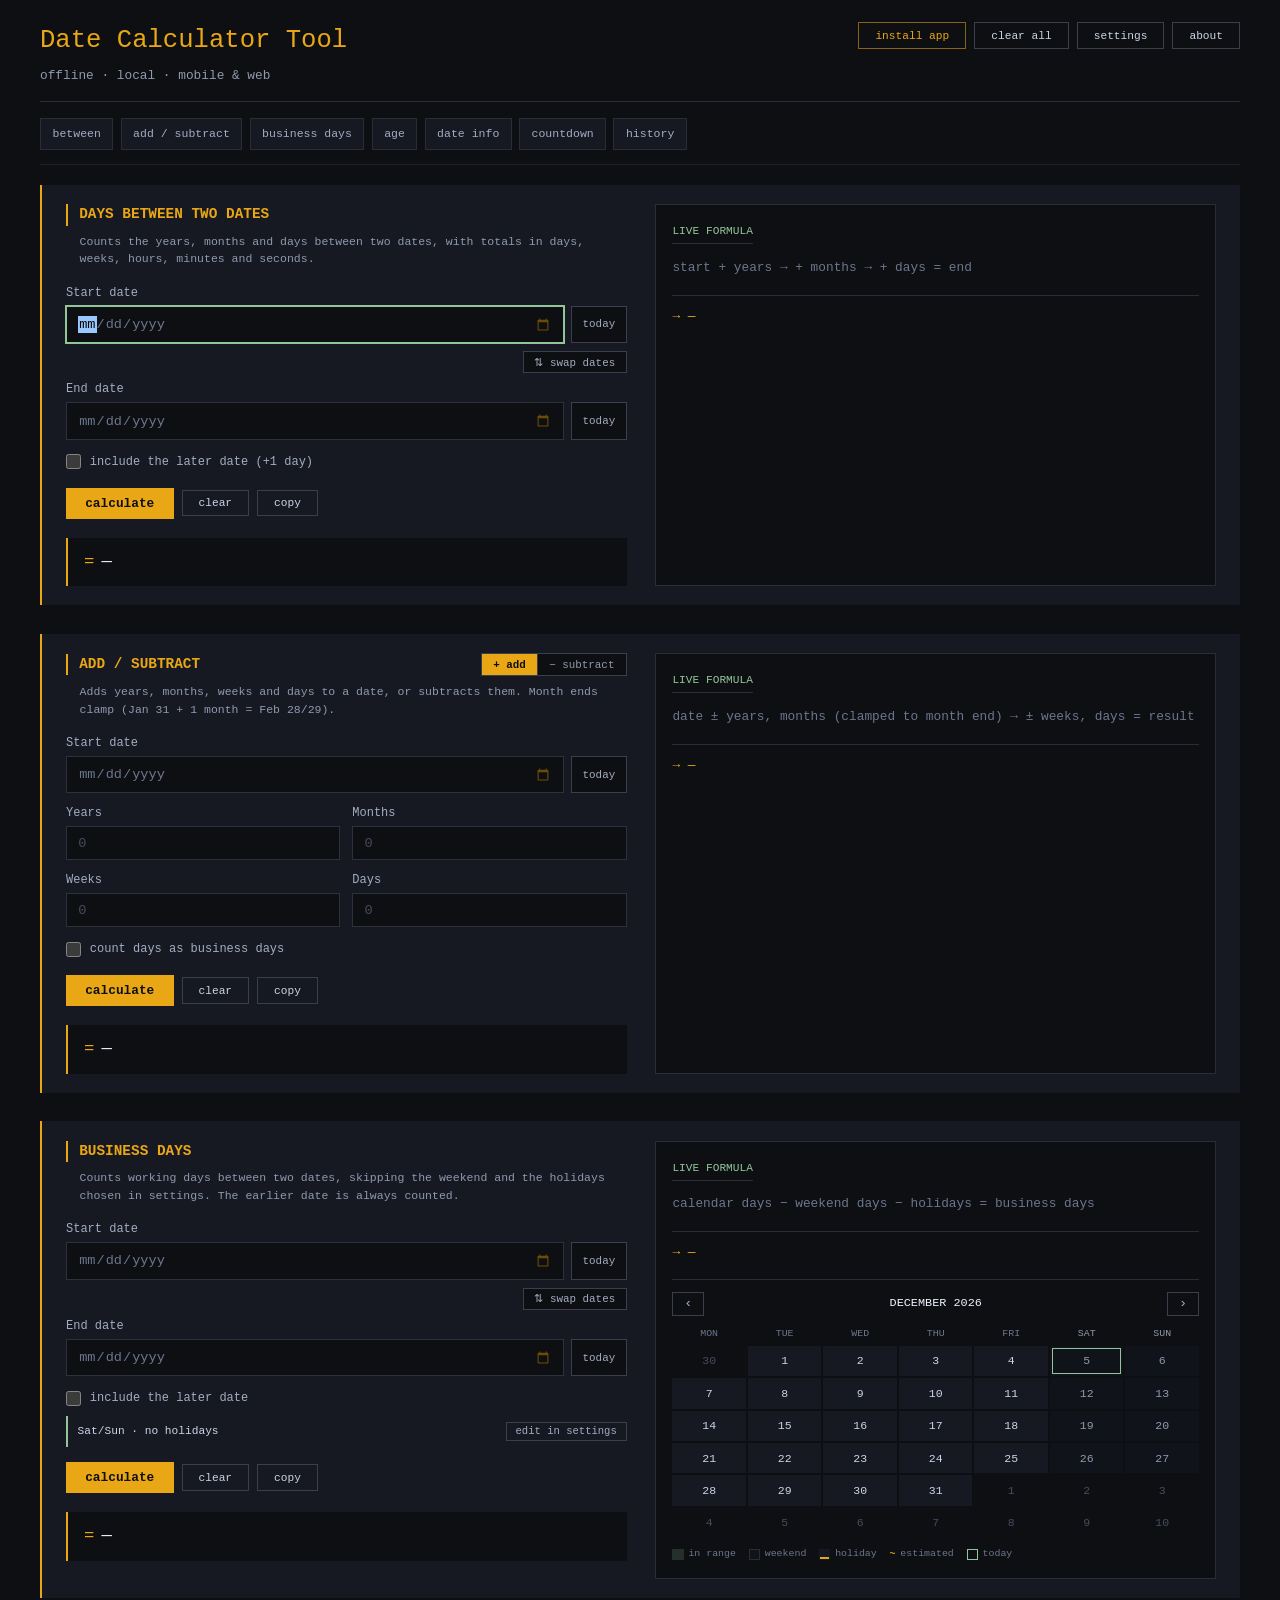
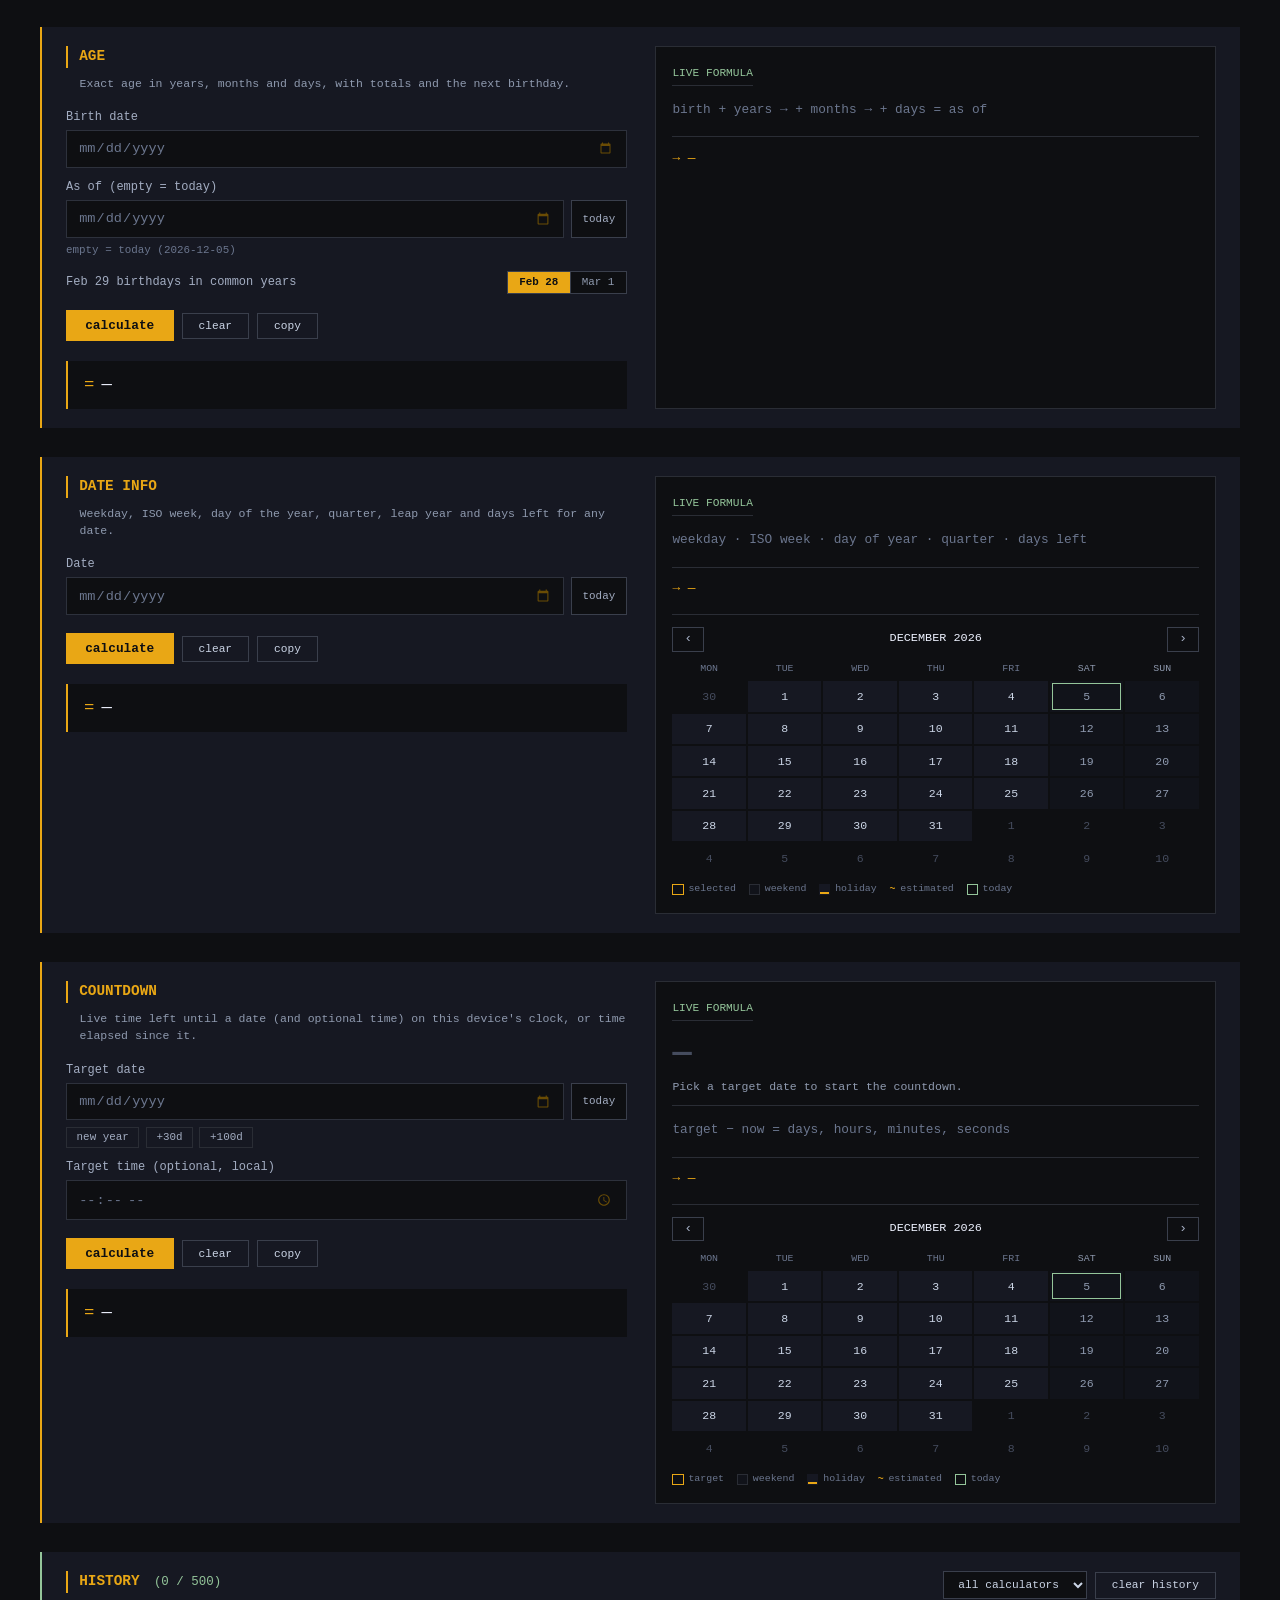
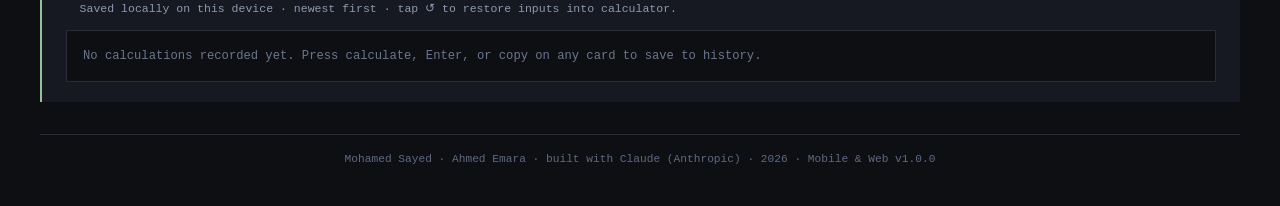
==== mobile/index.html @ 3a4948b9 "Add the Mobile & Web PWA with a JavaScript copy of the date engine - Why: M6 of the approved plan: a" ====
<!DOCTYPE html>
<html lang="en">
<head>
  <meta charset="UTF-8">
  <meta http-equiv="Content-Security-Policy" content="default-src 'none'; style-src 'sha256-7Bdd96Wx6t/TQzQ5vccjNvK+c2Z9Y0vYcu1FZo0zk1Q='; script-src 'sha256-67h4S4Br0CRNGgpTRT4oUfdymUrOMYFqFYLHj+P9CtU='; worker-src 'self'; child-src 'self'; img-src 'self' data:; manifest-src 'self'; connect-src 'self' https://api.github.com; object-src 'none'; base-uri 'none'; form-action 'none';">
  <meta name="viewport" content="width=device-width, initial-scale=1.0, viewport-fit=cover">
  <meta name="theme-color" content="#0E0F12">
  <meta name="color-scheme" content="dark">
  <meta name="referrer" content="no-referrer">
  <meta name="mobile-web-app-capable" content="yes">
  <meta name="apple-mobile-web-app-capable" content="yes">
  <meta name="apple-mobile-web-app-status-bar-style" content="black-translucent">
  <meta name="apple-mobile-web-app-title" content="Date Tool">
  <meta name="application-name" content="Date Tool">
  <meta name="description" content="Offline date calculator: days between dates, add or subtract, business days with weekends and holidays, age, date info and countdown, with local history for iPhone, Android, and desktop browsers.">
  <title>Date Calculator Tool • Mobile</title>
  <link rel="manifest" href="./manifest.webmanifest">
  <link rel="apple-touch-icon" sizes="180x180" href="./icons/apple-touch-icon.png">
  <link rel="icon" type="image/png" sizes="64x64" href="[data-uri]">
  <style>
* {
  margin: 0;
  padding: 0;
  box-sizing: border-box;
}

html {
  scroll-behavior: smooth;
}

body {
  background: #0E0F12;
  font-family: 'SF Mono', 'Fira Code', 'Cascadia Code', 'JetBrains Mono', monospace;
  line-height: 1.5;
  color: #e2e4e8;
  padding: 2rem 1rem;
}

.hidden {
  display: none !important;
}

.app {
  max-width: 1200px;
  margin: 0 auto;
}

.header {
  margin-bottom: 1rem;
  border-bottom: 1px solid #2a2d35;
  padding-bottom: 1rem;
}

.header-row {
  display: flex;
  justify-content: space-between;
  gap: 1rem;
  align-items: flex-start;
}

.header h1 {
  font-size: 1.6rem;
  font-weight: 500;
  letter-spacing: 0;
  color: #E9A715;
}

.header p {
  font-size: 0.8rem;
  color: #8f9aaf;
  margin-top: 0.3rem;
}

.header-actions {
  display: flex;
  gap: 0.5rem;
  flex-wrap: wrap;
  justify-content: flex-end;
}

.quick-nav {
  display: flex;
  gap: 0.45rem;
  flex-wrap: wrap;
  padding: 0 0 0.85rem 0;
  margin-bottom: 1.25rem;
  border-bottom: 1px solid #1e222d;
}

.quick-link {
  background: #161822;
  border: 1px solid #2a2d35;
  color: #a3adc2;
  text-decoration: none;
  font-family: 'SF Mono', 'Fira Code', 'Cascadia Code', 'JetBrains Mono', monospace;
  font-size: 0.72rem;
  padding: 0.42rem 0.72rem;
  white-space: nowrap;
  flex-shrink: 0;
  transition: border-color 0.1s ease, color 0.1s ease;
}

.quick-link:hover,
.quick-link:focus-visible {
  border-color: #E9A715;
  color: #E9A715;
  outline: none;
}

.calc-section {
  background: #161822;
  margin-bottom: 1.8rem;
  padding: 1.2rem 1.5rem;
  border-left: 2px solid #E9A715;
  scroll-margin-top: 1rem;
  transition: border-left-color 0.12s ease, background 0.12s ease;
}

.calc-section:hover {
  border-left-color: #94C59A;
}

.calc-section.card-restored {
  border-left-color: #94C59A;
  background: #1b202d;
  box-shadow: inset 0 0 0 1px rgba(148, 197, 154, 0.45);
}

.update-banner {
  background: #161822;
  border: 1px solid #3a3f4c;
  border-left: 3px solid #94C59A;
  padding: 0.75rem 1rem;
  margin-bottom: 1.1rem;
  display: flex;
  align-items: center;
  justify-content: space-between;
  gap: 0.85rem;
  flex-wrap: wrap;
}

.update-banner-text {
  font-size: 0.78rem;
  color: #eef2ff;
}

.update-banner-actions {
  display: flex;
  align-items: center;
  gap: 0.45rem;
  flex-wrap: wrap;
}

.update-action-btn {
  padding: 0.34rem 0.75rem;
  font-size: 0.7rem;
}

.calc-grid {
  display: grid;
  grid-template-columns: 1fr 1fr;
  gap: 1.8rem;
}

.left-panel {
  display: flex;
  flex-direction: column;
}

.section-title-row {
  display: flex;
  justify-content: space-between;
  align-items: center;
  gap: 0.75rem;
  flex-wrap: wrap;
  margin-bottom: 0.45rem;
}

.section-title {
  font-size: 0.9rem;
  font-weight: 600;
  letter-spacing: 0;
  text-transform: uppercase;
  color: #E9A715;
  margin-bottom: 0.45rem;
  border-left: 2px solid #E9A715;
  padding-left: 0.7rem;
}

.section-title-row .section-title {
  margin-bottom: 0;
}

.section-subtitle {
  font-size: 0.72rem;
  color: #8f9aaf;
  margin-bottom: 1rem;
  padding-left: 0.85rem;
}

.input-row {
  margin-bottom: 0.65rem;
}

.input-row label {
  display: block;
  font-size: 0.75rem;
  font-weight: 500;
  color: #a3adc2;
  margin-bottom: 0.25rem;
  letter-spacing: 0;
}

.input-row input {
  width: 100%;
  background: #0E0F12;
  border: 1px solid #2d313c;
  border-radius: 0;
  padding: 0.55rem 0.7rem;
  font-size: 0.85rem;
  font-family: 'SF Mono', monospace;
  color: #eef2ff;
  outline: none;
  transition: border-color 0.1s ease, box-shadow 0.1s ease;
}

.input-row input:focus {
  border-color: #94C59A;
  box-shadow: 0 0 0 1px #94C59A;
}

.input-row input::placeholder {
  color: #454c5e;
}

.swap-row {
  display: flex;
  justify-content: flex-end;
  margin: -0.15rem 0 0.45rem 0;
}

.swap-btn {
  background: #0E0F12;
  border: 1px solid #3a3f4c;
  color: #a3adc2;
  font-family: 'SF Mono', monospace;
  font-size: 0.68rem;
  padding: 0.22rem 0.65rem;
  cursor: pointer;
  transition: border-color 0.1s ease, color 0.1s ease;
}

.swap-btn:hover {
  border-color: #E9A715;
  color: #E9A715;
}

.mode-toggle {
  display: inline-flex;
  border: 1px solid #3a3f4c;
  background: #0E0F12;
}

.mode-btn {
  background: transparent;
  border: none;
  color: #8f9aaf;
  font-family: 'SF Mono', monospace;
  font-size: 0.68rem;
  padding: 0.28rem 0.7rem;
  cursor: pointer;
  transition: background 0.1s ease, color 0.1s ease;
}

.mode-btn + .mode-btn {
  border-left: 1px solid #3a3f4c;
}

.mode-btn:hover {
  color: #eef2ff;
}

.mode-btn.active {
  background: #E9A715;
  color: #0E0F12;
  font-weight: 600;
}

.button-group {
  display: flex;
  gap: 0.5rem;
  align-items: center;
  margin: 0.5rem 0 1rem 0;
  flex-wrap: wrap;
}

.calc-btn {
  background: #E9A715;
  border: none;
  color: #0E0F12;
  font-family: 'SF Mono', monospace;
  font-weight: 600;
  font-size: 0.8rem;
  padding: 0.5rem 1.2rem;
  cursor: pointer;
  width: auto;
  letter-spacing: 0;
  transition: opacity 0.1s ease;
}

.calc-btn:hover {
  opacity: 0.9;
}

.reset-btn,
.copy-btn,
.utility-btn {
  background: transparent;
  border: 1px solid #3a3f4c;
  color: #cbd5e6;
  font-family: 'SF Mono', monospace;
  font-size: 0.7rem;
  padding: 0.4rem 1rem;
  cursor: pointer;
  transition: border-color 0.1s ease, color 0.1s ease;
}

.reset-btn:hover,
.copy-btn:hover,
.utility-btn:hover {
  border-color: #E9A715;
  color: #E9A715;
}

.copy-btn.copied {
  border-color: #94C59A;
  color: #94C59A;
}

.result {
  background: #0E0F12;
  border-left: 2px solid #E9A715;
  padding: 0.7rem 1rem;
  font-size: 1.08rem;
  font-family: monospace;
  margin-top: 0.2rem;
  word-break: break-word;
  color: #eef2ff;
}

.result-prefix {
  color: #E9A715;
  margin-right: 0.45rem;
}

.error-text {
  color: #E9A715;
}

.right-panel {
  background: #0E0F12;
  padding: 1rem;
  border: 1px solid #2a2d35;
  font-size: 0.8rem;
}

.formula-title {
  font-size: 0.7rem;
  text-transform: uppercase;
  color: #94C59A;
  letter-spacing: 0;
  margin-bottom: 0.8rem;
  border-bottom: 1px solid #2a2d35;
  display: inline-block;
  padding-bottom: 0.2rem;
}

.live-formula {
  font-family: monospace;
  line-height: 1.7;
  color: #cbd5e6;
}

.live-result {
  margin-top: 1rem;
  padding-top: 0.7rem;
  border-top: 1px solid #2a2d35;
  color: #E9A715;
  font-weight: 500;
}

/* Persistent History Tape */
.history-section {
  border-left-color: #94C59A;
}

.history-header {
  display: flex;
  justify-content: space-between;
  align-items: flex-start;
  gap: 1rem;
  flex-wrap: wrap;
  margin-bottom: 0.8rem;
}

.history-count {
  color: #94C59A;
  font-weight: 500;
  font-size: 0.78rem;
  margin-left: 0.35rem;
}

.history-subtitle {
  margin-bottom: 0;
}

.history-actions {
  display: flex;
  align-items: center;
  gap: 0.5rem;
  flex-wrap: wrap;
}

.confirm-group {
  display: inline-flex;
  align-items: center;
  gap: 0.45rem;
  flex-wrap: wrap;
}

.confirm-label {
  font-size: 0.72rem;
  color: #E9A715;
}

.confirm-yes-btn {
  padding: 0.38rem 0.85rem;
  font-size: 0.7rem;
}

.history-list {
  background: #0E0F12;
  border: 1px solid #2a2d35;
  max-height: 320px;
  overflow-y: auto;
}

.history-empty {
  padding: 1rem;
  font-size: 0.76rem;
  color: #6b768e;
}

.history-item {
  display: flex;
  justify-content: space-between;
  align-items: center;
  gap: 0.8rem;
  padding: 0.6rem 0.9rem;
  border-bottom: 1px solid #1e222d;
  font-size: 0.78rem;
  flex-wrap: wrap;
}

.history-item:last-child {
  border-bottom: none;
}

.history-main {
  display: flex;
  align-items: baseline;
  gap: 0.6rem;
  flex-wrap: wrap;
  min-width: 0;
  flex: 1;
}

.history-time {
  color: #6b768e;
  font-size: 0.7rem;
}

.history-calc {
  color: #94C59A;
  font-weight: 600;
  font-size: 0.72rem;
  text-transform: uppercase;
}

.history-inputs {
  color: #cbd5e6;
}

.history-arrow {
  color: #E9A715;
}

.history-result {
  color: #eef2ff;
  font-weight: 600;
}

.history-row-actions {
  display: flex;
  gap: 0.4rem;
  align-items: center;
}

.history-row-actions .copy-btn,
.history-row-actions .reset-btn {
  padding: 0.25rem 0.65rem;
  font-size: 0.66rem;
}

.history-filter {
  background: #0E0F12;
  border: 1px solid #3a3f4c;
  color: #cbd5e6;
  font-family: 'SF Mono', monospace;
  font-size: 0.7rem;
  padding: 0.38rem 0.65rem;
  outline: none;
  cursor: pointer;
}

.history-filter:focus {
  border-color: #E9A715;
}

.history-delete-btn {
  padding: 0.25rem 0.52rem !important;
  color: #8f9aaf;
}

.history-delete-btn:hover {
  border-color: #E9A715;
  color: #E9A715;
}

.settings-toggle-row {
  display: flex;
  align-items: center;
  gap: 0.6rem;
  font-size: 0.78rem;
  color: #eef2ff;
  margin-bottom: 0.55rem;
  cursor: pointer;
}

.settings-checkbox {
  width: 15px;
  height: 15px;
  accent-color: #E9A715;
  cursor: pointer;
}

.settings-actions-row {
  display: flex;
  align-items: center;
  gap: 0.5rem;
  flex-wrap: wrap;
  margin-top: 0.85rem;
}

.update-status-text {
  margin-top: 0.75rem;
  font-size: 0.73rem;
  color: #94C59A;
  border-top: 1px solid #2a2d35;
  padding-top: 0.65rem;
}

.update-status-text.is-error {
  color: #E9A715;
}

/* Redesigned Dark Terminal About Modal */
.modal-backdrop {
  position: fixed;
  inset: 0;
  background: rgba(8, 9, 12, 0.78);
  display: flex;
  align-items: center;
  justify-content: center;
  padding: 1rem;
  z-index: 1000;
}

.modal-card {
  background: #161822;
  border: 1px solid #2a2d35;
  border-left: 3px solid #E9A715;
  max-width: 540px;
  width: 100%;
  padding: 1.4rem 1.6rem;
  box-shadow: 0 20px 50px rgba(0, 0, 0, 0.65);
}

.modal-header {
  display: flex;
  justify-content: space-between;
  align-items: center;
  gap: 1rem;
  margin-bottom: 1.1rem;
}

.modal-title {
  font-size: 0.82rem;
  font-weight: 600;
  color: #E9A715;
  letter-spacing: 0.03em;
  text-transform: uppercase;
}

.modal-close-x {
  background: transparent;
  border: none;
  color: #a3adc2;
  font-family: 'SF Mono', monospace;
  font-size: 0.82rem;
  cursor: pointer;
  padding: 0.15rem 0.35rem;
  transition: color 0.1s ease;
}

.modal-close-x:hover {
  color: #E9A715;
}

.about-identity {
  display: flex;
  align-items: center;
  gap: 1rem;
  margin-bottom: 1.15rem;
}

.about-icon-badge {
  width: 48px;
  height: 48px;
  background: #0E0F12;
  border: 1px solid #2d313c;
  color: #E9A715;
  font-size: 1.55rem;
  font-weight: 700;
  display: flex;
  align-items: center;
  justify-content: center;
  flex-shrink: 0;
}

.about-app-name {
  font-size: 1.05rem;
  font-weight: 600;
  color: #eef2ff;
  margin-bottom: 0.3rem;
}

.about-version-pill {
  display: inline-block;
  border: 1px solid #94C59A;
  color: #94C59A;
  background: rgba(148, 197, 154, 0.08);
  font-size: 0.7rem;
  padding: 0.12rem 0.55rem;
}

.about-box {
  background: #0E0F12;
  border: 1px solid #2a2d35;
  padding: 0.9rem 1rem;
  margin-bottom: 0.9rem;
}

.about-box-title {
  font-size: 0.72rem;
  font-weight: 600;
  color: #94C59A;
  text-transform: uppercase;
  margin-bottom: 0.65rem;
  letter-spacing: 0.03em;
}

.credits-row {
  display: flex;
  align-items: center;
  gap: 0.45rem;
  flex-wrap: wrap;
}

.credits-row + .credits-row {
  margin-top: 0.5rem;
}

.credit-pill {
  font-size: 0.76rem;
  padding: 0.18rem 0.6rem;
  border: 1px solid #3a3f4c;
}

.credit-pill-gold {
  background: rgba(233, 167, 21, 0.14);
  border-color: rgba(233, 167, 21, 0.45);
  color: #E9A715;
  font-weight: 600;
}

.credit-pill-slate {
  background: #161822;
  border-color: #3a3f4c;
  color: #e2e4e8;
}

.credit-dot {
  color: #6b768e;
  font-weight: 600;
}

.privacy-indicators {
  display: flex;
  gap: 0.9rem;
  flex-wrap: wrap;
  margin-bottom: 0.5rem;
}

.privacy-badge {
  color: #94C59A;
  font-size: 0.74rem;
  font-weight: 500;
}

.about-privacy-text {
  font-size: 0.73rem;
  color: #cbd5e6;
  line-height: 1.5;
}

.about-url-row {
  display: flex;
  align-items: center;
  justify-content: space-between;
  gap: 0.65rem;
  flex-wrap: wrap;
  margin-top: 0.45rem;
}

.about-url-text {
  color: #E9A715;
  font-size: 0.73rem;
  word-break: break-all;
  user-select: all;
}

.modal-footer {
  display: flex;
  justify-content: flex-end;
  margin-top: 0.3rem;
}

footer {
  margin-top: 2rem;
  font-size: 0.7rem;
  color: #5d6a83;
  text-align: center;
  border-top: 1px solid #2a2d35;
  padding-top: 1rem;
}

@media (max-width: 760px) {
  .header-row {
    flex-direction: column;
  }

  .header-actions {
    justify-content: flex-start;
  }

  .calc-grid {
    grid-template-columns: 1fr;
    gap: 1rem;
  }

  .calc-section {
    padding: 1rem;
  }
}

/* ===================================================================
   Date Calculator Tool additions. Everything above this line is the
   reference design system, kept verbatim. Hardcoded hex values on
   purpose (no tokens), so both apps stay visually identical.
   =================================================================== */

body {
  padding:
    calc(2rem + env(safe-area-inset-top, 0px))
    calc(1rem + env(safe-area-inset-right, 0px))
    calc(2rem + env(safe-area-inset-bottom, 0px))
    calc(1rem + env(safe-area-inset-left, 0px));
}

/* Keyboard focus: visible ring on every control, never on mouse click. */
button:focus-visible,
select:focus-visible,
a:focus-visible,
input[type="checkbox"]:focus-visible {
  outline: 1px solid #94C59A;
  outline-offset: 2px;
}

.quick-link:focus-visible {
  outline: none;
}

.sr-only {
  position: absolute;
  width: 1px;
  height: 1px;
  padding: 0;
  margin: -1px;
  overflow: hidden;
  clip: rect(0, 0, 0, 0);
  white-space: nowrap;
  border: 0;
}

/* Date and time inputs */
.date-row {
  display: flex;
  gap: 0.45rem;
  align-items: stretch;
}

.date-row input {
  flex: 1 1 auto;
  min-width: 0;
}

.input-row input[type="date"],
.input-row input[type="time"],
.settings-input[type="date"] {
  color-scheme: dark;
  min-height: 2.35rem;
}

.input-row input.date-empty,
.settings-input.date-empty {
  color: #6b768e;
}

input[type="date"]::-webkit-calendar-picker-indicator,
input[type="time"]::-webkit-calendar-picker-indicator {
  filter: invert(0.75) sepia(1) saturate(4) hue-rotate(5deg);
  cursor: pointer;
}

input[type="date"]::-webkit-date-and-time-value,
input[type="time"]::-webkit-date-and-time-value {
  text-align: left;
}

.today-btn {
  background: #0E0F12;
  border: 1px solid #3a3f4c;
  color: #a3adc2;
  font-family: 'SF Mono', monospace;
  font-size: 0.68rem;
  padding: 0.22rem 0.65rem;
  cursor: pointer;
  flex-shrink: 0;
  transition: border-color 0.1s ease, color 0.1s ease;
}

.today-btn:hover {
  border-color: #E9A715;
  color: #E9A715;
}

.field-hint {
  font-size: 0.68rem;
  color: #6b768e;
  margin-top: 0.25rem;
}

/* Integer amount inputs (Add / Subtract) */
.amount-grid {
  display: grid;
  grid-template-columns: 1fr 1fr;
  gap: 0 0.75rem;
}

/* Checkbox rows inside cards */
.check-row {
  display: flex;
  align-items: center;
  gap: 0.55rem;
  font-size: 0.75rem;
  color: #a3adc2;
  margin: 0.15rem 0 0.55rem 0;
  cursor: pointer;
}

.toggle-row {
  display: flex;
  align-items: center;
  justify-content: space-between;
  gap: 0.6rem;
  flex-wrap: wrap;
  margin: 0.15rem 0 0.55rem 0;
}

.toggle-row-label {
  font-size: 0.75rem;
  color: #a3adc2;
}

.business-note {
  font-size: 0.68rem;
  color: #8f9aaf;
  margin: -0.2rem 0 0.5rem 0;
  padding-left: 0.6rem;
  border-left: 2px solid #2a2d35;
}

.calendar-summary {
  display: flex;
  align-items: center;
  justify-content: space-between;
  gap: 0.5rem;
  flex-wrap: wrap;
  font-size: 0.7rem;
  color: #8f9aaf;
  margin: 0 0 0.45rem 0;
  padding: 0.35rem 0 0.35rem 0.6rem;
  border-left: 2px solid #94C59A;
}

.calendar-summary-text {
  color: #cbd5e6;
  word-break: break-word;
}

.link-btn {
  background: transparent;
  border: 1px solid #3a3f4c;
  color: #a3adc2;
  font-family: 'SF Mono', monospace;
  font-size: 0.66rem;
  padding: 0.18rem 0.55rem;
  cursor: pointer;
  transition: border-color 0.1s ease, color 0.1s ease;
}

.link-btn:hover {
  border-color: #E9A715;
  color: #E9A715;
}

/* Quick target pills (Countdown) */
.quick-pills {
  display: flex;
  gap: 0.4rem;
  flex-wrap: wrap;
  margin-top: 0.4rem;
}

.quick-pill {
  background: #161822;
  border: 1px solid #2a2d35;
  color: #a3adc2;
  font-family: 'SF Mono', monospace;
  font-size: 0.68rem;
  padding: 0.22rem 0.6rem;
  cursor: pointer;
  transition: border-color 0.1s ease, color 0.1s ease;
}

.quick-pill:hover {
  border-color: #E9A715;
  color: #E9A715;
}

/* Multi-line results */
.result-line + .result-line {
  margin-top: 0.15rem;
}

.result-sub {
  display: block;
  font-size: 0.76rem;
  color: #a3adc2;
  margin-top: 0.3rem;
}

.result-warning {
  display: block;
  font-size: 0.72rem;
  color: #E9A715;
  margin-top: 0.35rem;
}

.info-rows {
  display: grid;
  grid-template-columns: auto 1fr;
  gap: 0.2rem 0.9rem;
  font-size: 0.8rem;
}

.info-key {
  color: #8f9aaf;
}

.info-val {
  color: #eef2ff;
  word-break: break-word;
}

/* Live formula trace lines */
.trace {
  list-style: none;
}

.trace li {
  word-break: break-word;
}

.trace li + li {
  margin-top: 0.05rem;
}

.trace .trace-hint {
  color: #6b768e;
}

.trace .trace-note {
  color: #8f9aaf;
}

/* Mini calendar */
.mini-cal {
  margin-top: 1rem;
  padding-top: 0.75rem;
  border-top: 1px solid #2a2d35;
}

.mini-cal-head {
  display: flex;
  align-items: center;
  justify-content: space-between;
  gap: 0.5rem;
  margin-bottom: 0.5rem;
}

.mini-cal-title {
  font-size: 0.74rem;
  color: #eef2ff;
  text-transform: uppercase;
  text-align: center;
  flex: 1;
}

.mini-cal-nav {
  background: #0E0F12;
  border: 1px solid #3a3f4c;
  color: #a3adc2;
  font-family: 'SF Mono', monospace;
  font-size: 0.85rem;
  line-height: 1;
  min-width: 2rem;
  padding: 0.28rem 0.5rem;
  cursor: pointer;
  transition: border-color 0.1s ease, color 0.1s ease;
}

.mini-cal-nav:hover {
  border-color: #E9A715;
  color: #E9A715;
}

.mini-cal-nav:disabled {
  opacity: 0.35;
  cursor: default;
}

.mini-cal-nav:disabled:hover {
  border-color: #3a3f4c;
  color: #a3adc2;
}

.mini-cal-weekdays,
.mini-cal-grid {
  display: grid;
  grid-template-columns: repeat(7, minmax(0, 1fr));
  gap: 2px;
}

.mini-cal-weekdays {
  margin-bottom: 2px;
}

.mini-cal-dow {
  font-size: 0.62rem;
  color: #6b768e;
  text-align: center;
  text-transform: uppercase;
  padding: 0.15rem 0;
}

.mini-cal-dow.weekend {
  color: #8f9aaf;
}

.mini-cal-cell {
  position: relative;
  display: flex;
  align-items: center;
  justify-content: center;
  min-height: 1.9rem;
  background: #161822;
  border: 1px solid transparent;
  color: #cbd5e6;
  font-family: 'SF Mono', monospace;
  font-size: 0.72rem;
  font-variant-numeric: tabular-nums;
  padding: 0;
}

button.mini-cal-cell {
  cursor: pointer;
}

button.mini-cal-cell:hover {
  border-color: #3a3f4c;
}

.mini-cal-cell.weekend {
  background: #11131a;
  color: #8f9aaf;
}

.mini-cal-cell.out {
  background: transparent;
  color: #454c5e;
}

.mini-cal-cell.out-of-range {
  opacity: 0.25;
}

.mini-cal-cell.holiday {
  color: #E9A715;
  box-shadow: inset 0 -2px 0 #E9A715;
}

.mini-cal-cell.holiday.approx::after {
  content: "~";
  position: absolute;
  top: 0;
  right: 3px;
  font-size: 0.6rem;
  line-height: 1.2;
  color: #E9A715;
}

.mini-cal-cell.in-range {
  background: rgba(148, 197, 154, 0.18);
}

.mini-cal-cell.out.in-range {
  background: rgba(148, 197, 154, 0.08);
}

.mini-cal-cell.endpoint {
  border-color: #E9A715;
  color: #eef2ff;
  font-weight: 600;
}

.mini-cal-cell.today {
  outline: 1px solid #94C59A;
  outline-offset: -3px;
}

.mini-cal-legend {
  display: flex;
  flex-wrap: wrap;
  gap: 0.35rem 0.8rem;
  margin-top: 0.55rem;
  font-size: 0.62rem;
  color: #6b768e;
}

.legend-item {
  display: inline-flex;
  align-items: center;
  gap: 0.3rem;
}

.legend-swatch {
  display: inline-block;
  width: 0.7rem;
  height: 0.7rem;
  border: 1px solid transparent;
}

.legend-swatch.swatch-range {
  background: rgba(148, 197, 154, 0.18);
}

.legend-swatch.swatch-weekend {
  background: #11131a;
  border-color: #2a2d35;
}

.legend-swatch.swatch-holiday {
  background: #161822;
  box-shadow: inset 0 -2px 0 #E9A715;
}

.legend-swatch.swatch-endpoint {
  border-color: #E9A715;
}

.legend-swatch.swatch-today {
  border-color: #94C59A;
}

.legend-mark {
  color: #E9A715;
  font-weight: 600;
}

/* Holidays hit (Business Days card) */
.holiday-hits {
  margin-top: 0.85rem;
  padding-top: 0.65rem;
  border-top: 1px solid #2a2d35;
}

.holiday-hits-title {
  font-size: 0.66rem;
  text-transform: uppercase;
  color: #94C59A;
  margin-bottom: 0.4rem;
}

.holiday-hit-list {
  list-style: none;
  max-height: 180px;
  overflow-y: auto;
}

.holiday-hit-list li {
  display: flex;
  justify-content: space-between;
  align-items: baseline;
  gap: 0.6rem;
  padding: 0.22rem 0;
  border-bottom: 1px solid #1e222d;
  font-size: 0.72rem;
  color: #cbd5e6;
}

.holiday-hit-list li:last-child {
  border-bottom: none;
}

.holiday-hit-date {
  color: #94C59A;
  white-space: nowrap;
  font-variant-numeric: tabular-nums;
}

.holiday-hit-name {
  word-break: break-word;
}

.holiday-hit-more {
  font-size: 0.68rem;
  color: #8f9aaf;
  margin-top: 0.35rem;
}

.approx-tag {
  display: inline-block;
  border: 1px solid rgba(233, 167, 21, 0.45);
  background: rgba(233, 167, 21, 0.08);
  color: #E9A715;
  font-size: 0.6rem;
  line-height: 1.4;
  padding: 0 0.35rem;
  white-space: nowrap;
}

/* Countdown */
.countdown-big {
  font-size: 2rem;
  font-weight: 600;
  line-height: 1.2;
  color: #E9A715;
  font-variant-numeric: tabular-nums;
  letter-spacing: 0;
  word-break: break-word;
  margin-bottom: 0.35rem;
}

.countdown-big.is-past {
  color: #94C59A;
}

.countdown-big.is-idle {
  color: #454c5e;
}

.countdown-status {
  font-size: 0.72rem;
  color: #8f9aaf;
  margin-bottom: 0.8rem;
  padding-bottom: 0.6rem;
  border-bottom: 1px solid #2a2d35;
}

/* Settings: shared field styles */
.modal-card {
  max-height: calc(100vh - 2rem);
  overflow-y: auto;
}

.modal-card-wide {
  max-width: 680px;
}

.settings-field {
  display: flex;
  flex-direction: column;
  gap: 0.25rem;
  margin-bottom: 0.6rem;
}

.settings-label {
  font-size: 0.72rem;
  color: #a3adc2;
}

.settings-select {
  align-self: flex-start;
  max-width: 100%;
}

.settings-input {
  width: 100%;
  background: #0E0F12;
  border: 1px solid #2d313c;
  border-radius: 0;
  padding: 0.45rem 0.6rem;
  font-size: 0.78rem;
  font-family: 'SF Mono', monospace;
  color: #eef2ff;
  outline: none;
  transition: border-color 0.1s ease, box-shadow 0.1s ease;
}

.settings-input:focus {
  border-color: #94C59A;
  box-shadow: 0 0 0 1px #94C59A;
}

.settings-input::placeholder {
  color: #454c5e;
}

.settings-hint {
  font-size: 0.7rem;
  color: #8f9aaf;
  line-height: 1.5;
  margin-top: 0.55rem;
}

.settings-error {
  font-size: 0.72rem;
  color: #E9A715;
  margin-top: 0.5rem;
}

/* Settings: weekend */
.weekend-toggle {
  flex-wrap: wrap;
}

.weekday-fieldset {
  border: 1px solid #2a2d35;
  padding: 0.55rem 0.7rem 0.7rem;
  margin-top: 0.75rem;
}

.weekday-fieldset legend {
  font-size: 0.7rem;
  color: #a3adc2;
  padding: 0 0.35rem;
}

.weekday-grid {
  display: grid;
  grid-template-columns: repeat(7, minmax(0, 1fr));
  gap: 0.35rem;
}

.weekday-pill {
  position: relative;
  display: block;
  cursor: pointer;
}

.weekday-pill input {
  position: absolute;
  opacity: 0;
  width: 1px;
  height: 1px;
  margin: 0;
}

.weekday-pill span {
  display: flex;
  align-items: center;
  justify-content: center;
  min-height: 2rem;
  border: 1px solid #3a3f4c;
  background: #0E0F12;
  color: #a3adc2;
  font-size: 0.7rem;
  transition: background 0.1s ease, color 0.1s ease, border-color 0.1s ease;
}

.weekday-pill:hover span {
  border-color: #E9A715;
}

.weekday-pill input:checked + span {
  background: #E9A715;
  border-color: #E9A715;
  color: #0E0F12;
  font-weight: 600;
}

.weekday-pill input:focus-visible + span {
  outline: 1px solid #94C59A;
  outline-offset: 2px;
}

/* Settings: holidays */
.hijri-block {
  margin-top: 0.4rem;
}

.hijri-row {
  display: flex;
  align-items: center;
  gap: 0.6rem;
  flex-wrap: wrap;
}

.stepper {
  display: inline-flex;
  align-items: stretch;
  border: 1px solid #3a3f4c;
  background: #0E0F12;
}

.stepper-btn {
  background: transparent;
  border: none;
  color: #a3adc2;
  font-family: 'SF Mono', monospace;
  font-size: 0.85rem;
  min-width: 2rem;
  padding: 0.2rem 0.5rem;
  cursor: pointer;
  transition: color 0.1s ease;
}

.stepper-btn:hover {
  color: #E9A715;
}

.stepper-btn:disabled {
  opacity: 0.35;
  cursor: default;
}

.stepper-value {
  display: flex;
  align-items: center;
  justify-content: center;
  min-width: 3ch;
  padding: 0 0.4rem;
  border-left: 1px solid #3a3f4c;
  border-right: 1px solid #3a3f4c;
  color: #eef2ff;
  font-size: 0.78rem;
  font-variant-numeric: tabular-nums;
}

.year-picker {
  display: flex;
  align-items: center;
  justify-content: center;
  gap: 0.75rem;
  margin: 0.85rem 0 0.5rem 0;
}

.year-picker-value {
  min-width: 5ch;
  text-align: center;
  color: #eef2ff;
  font-size: 0.85rem;
  font-weight: 600;
  font-variant-numeric: tabular-nums;
}

.holiday-list,
.custom-holiday-list {
  list-style: none;
  border: 1px solid #2a2d35;
  max-height: 280px;
  overflow-y: auto;
}

.holiday-empty {
  padding: 0.7rem 0.8rem;
  font-size: 0.72rem;
  color: #6b768e;
}

.holiday-row {
  display: grid;
  grid-template-columns: minmax(0, 1fr) auto;
  align-items: center;
  gap: 0.3rem 0.7rem;
  padding: 0.45rem 0.7rem;
  border-bottom: 1px solid #1e222d;
  font-size: 0.74rem;
}

.holiday-row:last-child {
  border-bottom: none;
}

.holiday-check {
  display: flex;
  align-items: center;
  gap: 0.55rem;
  min-width: 0;
  color: #eef2ff;
  cursor: pointer;
}

.holiday-name {
  word-break: break-word;
}

.holiday-meta {
  display: flex;
  align-items: center;
  gap: 0.45rem;
  justify-content: flex-end;
  flex-wrap: wrap;
}

.holiday-date {
  color: #94C59A;
  white-space: nowrap;
  font-variant-numeric: tabular-nums;
}

.holiday-observed {
  color: #8f9aaf;
  font-size: 0.66rem;
}

.holiday-row.is-excluded .holiday-name,
.holiday-row.is-excluded .holiday-date {
  color: #6b768e;
  text-decoration: line-through;
}

.holiday-override {
  grid-column: 1 / -1;
  display: flex;
  align-items: center;
  gap: 0.5rem;
  flex-wrap: wrap;
  padding-left: 1.6rem;
}

.holiday-override label {
  font-size: 0.66rem;
  color: #8f9aaf;
}

.holiday-override .settings-input {
  width: auto;
  flex: 0 1 11rem;
  padding: 0.25rem 0.45rem;
  font-size: 0.72rem;
}

/* Settings: custom holidays */
.custom-holiday-form {
  display: grid;
  grid-template-columns: minmax(0, 1fr) minmax(0, 11rem);
  gap: 0 0.7rem;
  align-items: end;
}

.custom-holiday-name {
  grid-column: 1 / -1;
}

.custom-holiday-yearly {
  margin-bottom: 0.6rem;
}

.custom-holiday-add {
  justify-self: start;
  margin-bottom: 0.6rem;
}

.custom-holiday-list {
  margin-top: 0.4rem;
}

.custom-holiday-row {
  display: flex;
  align-items: center;
  justify-content: space-between;
  gap: 0.6rem;
  padding: 0.4rem 0.7rem;
  border-bottom: 1px solid #1e222d;
  font-size: 0.74rem;
}

.custom-holiday-row:last-child {
  border-bottom: none;
}

.custom-holiday-main {
  display: flex;
  align-items: baseline;
  gap: 0.6rem;
  flex-wrap: wrap;
  min-width: 0;
  flex: 1;
}

.custom-holiday-row .holiday-name {
  color: #eef2ff;
}

.custom-holiday-row .reset-btn {
  padding: 0.22rem 0.55rem;
  font-size: 0.66rem;
}

.yearly-tag {
  display: inline-block;
  border: 1px solid rgba(148, 197, 154, 0.45);
  color: #94C59A;
  font-size: 0.6rem;
  line-height: 1.4;
  padding: 0 0.35rem;
}

/* About: stated limits */
.about-limits {
  list-style: square inside;
  font-size: 0.73rem;
  color: #cbd5e6;
  line-height: 1.55;
}

.about-limits li + li {
  margin-top: 0.2rem;
}

/* Responsive: 760 / 540 / 440 */
@media (max-width: 760px) {
  .header h1 {
    font-size: 1.35rem;
  }

  .countdown-big {
    font-size: 1.7rem;
  }
}

@media (max-width: 540px) {
  .modal-backdrop {
    padding:
      calc(0.5rem + env(safe-area-inset-top, 0px))
      calc(0.5rem + env(safe-area-inset-right, 0px))
      calc(0.5rem + env(safe-area-inset-bottom, 0px))
      calc(0.5rem + env(safe-area-inset-left, 0px));
  }

  .modal-card {
    padding: 1.1rem 1rem;
    max-height: calc(100vh - 1rem);
  }

  .about-box {
    padding: 0.8rem 0.75rem;
  }

  .custom-holiday-form {
    grid-template-columns: 1fr;
  }

  .holiday-row {
    grid-template-columns: 1fr;
  }

  .holiday-meta {
    justify-content: flex-start;
    padding-left: 1.6rem;
  }

  .countdown-big {
    font-size: 1.5rem;
  }
}

@media (max-width: 440px) {
  body {
    padding:
      calc(1.2rem + env(safe-area-inset-top, 0px))
      calc(0.75rem + env(safe-area-inset-right, 0px))
      calc(1.5rem + env(safe-area-inset-bottom, 0px))
      calc(0.75rem + env(safe-area-inset-left, 0px));
  }

  .calc-section {
    padding: 0.85rem 0.75rem;
  }

  .right-panel {
    padding: 0.65rem;
  }

  .mini-cal-weekdays,
  .mini-cal-grid {
    gap: 1px;
  }

  .button-group .calc-btn {
    flex: 1.4 1 120px;
  }

  .button-group .reset-btn,
  .button-group .copy-btn {
    flex: 1 1 80px;
  }

  .weekday-grid {
    grid-template-columns: repeat(4, minmax(0, 1fr));
  }

  .credits-row {
    gap: 0.35rem;
  }

  .credit-pill {
    font-size: 0.7rem;
    padding: 0.15rem 0.48rem;
  }
}

/* Touch: 44 px targets, 16 px inputs (no iOS zoom) */
@media (pointer: coarse) {
  .input-row input,
  .settings-input,
  .history-filter {
    font-size: 16px;
    min-height: 44px;
  }

  /* Matches the 0,2,1 specificity of the base date/time rule. */
  .input-row input[type="date"],
  .input-row input[type="time"],
  .settings-input[type="date"] {
    min-height: 44px;
  }

  .calc-btn,
  .reset-btn,
  .copy-btn,
  .utility-btn,
  .mode-btn,
  .swap-btn,
  .today-btn,
  .quick-pill,
  .link-btn,
  .modal-close-x {
    min-height: 44px;
  }

  .quick-link {
    display: inline-flex;
    align-items: center;
    min-height: 44px;
  }

  .mini-cal-nav,
  .stepper-btn {
    min-width: 44px;
    min-height: 44px;
  }

  .mini-cal-cell,
  .weekday-pill span {
    min-height: 44px;
  }

  .check-row,
  .settings-toggle-row,
  .holiday-check {
    min-height: 44px;
  }

  .settings-checkbox {
    width: 20px;
    height: 20px;
  }
}

/* iOS Safari: empty date inputs collapse and show no placeholder. */
@supports (-webkit-touch-callout: none) {
  input[type="date"],
  input[type="time"] {
    -webkit-appearance: none;
    appearance: none;
    display: block;
    min-height: 44px;
    font-size: 16px;
  }

  .input-row input[type="date"],
  .input-row input[type="time"],
  .settings-input[type="date"] {
    min-height: 44px;
  }

  input[type="date"].date-empty::before,
  input[type="time"].date-empty::before {
    content: attr(placeholder);
    color: #454c5e;
  }
}

@media (prefers-reduced-motion: reduce) {
  html {
    scroll-behavior: auto;
  }
}

/* ===================================================================
   Mobile & Web (PWA) refinements, mirrored from the reference
   Percentage Calculator Tool mobile page. Everything above this line
   is ui/styles.css verbatim.
   =================================================================== */

html {
  background: #0E0F12;
  -webkit-text-size-adjust: 100%;
  text-size-adjust: 100%;
}

body {
  font-family: 'SF Mono', ui-monospace, 'Fira Code', 'Cascadia Code', 'JetBrains Mono', monospace;
  padding:
    calc(1.4rem + env(safe-area-inset-top, 0px))
    calc(1rem + env(safe-area-inset-right, 0px))
    calc(2rem + env(safe-area-inset-bottom, 0px))
    calc(1rem + env(safe-area-inset-left, 0px));
}

button,
a,
input,
select,
label {
  touch-action: manipulation;
  -webkit-tap-highlight-color: transparent;
}

/* One-line, horizontally scrolling quick-nav pills on phones. */
.quick-nav {
  flex-wrap: nowrap;
  overflow-x: auto;
  scrollbar-width: none;
  -webkit-overflow-scrolling: touch;
}

.quick-nav::-webkit-scrollbar {
  display: none;
}

.install-btn {
  border-color: rgba(233, 167, 21, 0.55);
  color: #E9A715;
}

.update-action-btn {
  text-decoration: none;
  display: inline-flex;
  align-items: center;
}

.history-list {
  -webkit-overflow-scrolling: touch;
  overscroll-behavior: contain;
}

/* Modals: safe-area padding and an internally scrolling card. */
.modal-backdrop {
  padding:
    calc(1rem + env(safe-area-inset-top, 0px))
    calc(1rem + env(safe-area-inset-right, 0px))
    calc(1rem + env(safe-area-inset-bottom, 0px))
    calc(1rem + env(safe-area-inset-left, 0px));
}

.modal-card {
  max-height: 88vh;
  max-height: 88dvh;
  overflow-y: auto;
  -webkit-overflow-scrolling: touch;
  overscroll-behavior: contain;
}

.modal-close-x {
  white-space: nowrap;
  flex-shrink: 0;
}

.modal-footer {
  gap: 0.5rem;
}

.install-steps {
  list-style: decimal inside;
  font-size: 0.76rem;
  color: #cbd5e6;
  line-height: 1.65;
}

.install-steps li + li {
  margin-top: 0.25rem;
}

.install-note {
  font-size: 0.74rem;
  color: #E9A715;
  line-height: 1.5;
  border-left: 2px solid #E9A715;
  padding-left: 0.65rem;
  margin-bottom: 0.9rem;
}

.clipboard-scratch {
  position: fixed;
  top: -9999px;
  left: -9999px;
  opacity: 0;
  pointer-events: none;
}

.about-url-link {
  color: #E9A715;
  font-size: 0.74rem;
  text-decoration: none;
  word-break: break-all;
  border-bottom: 1px dashed rgba(233, 167, 21, 0.5);
}

.about-url-link:hover,
.about-url-link:focus-visible {
  color: #94C59A;
  border-bottom-color: #94C59A;
  outline: none;
}

@media (max-width: 760px) {
  .input-row input,
  .settings-input,
  .history-filter {
    font-size: 16px;
    min-height: 44px;
  }

  .input-row input[type="date"],
  .input-row input[type="time"],
  .settings-input[type="date"] {
    min-height: 44px;
  }

  .calc-btn,
  .reset-btn,
  .copy-btn,
  .utility-btn,
  .mode-btn {
    min-height: 42px;
  }
}

@media (max-width: 540px) {
  .modal-backdrop {
    padding:
      calc(0.5rem + env(safe-area-inset-top, 0px))
      calc(0.5rem + env(safe-area-inset-right, 0px))
      calc(0.5rem + env(safe-area-inset-bottom, 0px))
      calc(0.5rem + env(safe-area-inset-left, 0px));
  }
}

@media (max-width: 440px) {
  body {
    padding:
      calc(1.2rem + env(safe-area-inset-top, 0px))
      calc(0.75rem + env(safe-area-inset-right, 0px))
      calc(1.5rem + env(safe-area-inset-bottom, 0px))
      calc(0.75rem + env(safe-area-inset-left, 0px));
  }
}
</style>
</head>
<body>
<div class="app">
  <div class="header">
    <div class="header-row">
      <div>
        <h1>Date Calculator Tool</h1>
        <p>offline · local · mobile &amp; web</p>
      </div>
      <div class="header-actions">
        <button class="utility-btn install-btn hidden" id="installAppBtn" type="button">install app</button>
        <button class="utility-btn" id="clearAllBtn" type="button">clear all</button>
        <button class="utility-btn" id="settingsBtn" type="button">settings</button>
        <button class="utility-btn" id="aboutBtn" type="button">about</button>
      </div>
    </div>
  </div>

  <div class="update-banner hidden" id="updateBanner" role="status" aria-live="polite">
    <div class="update-banner-text" id="updateBannerText">A new version is available on GitHub Releases.</div>
    <div class="update-banner-actions">
      <a class="calc-btn update-action-btn" id="openUpdateBannerBtn" href="https://github.com/CipherVaults/Date-Calculator-Tool/releases/latest" target="_blank" rel="noopener noreferrer">open release page</a>
      <button class="copy-btn update-action-btn" id="copyUpdateBannerBtn" type="button">copy link</button>
      <button class="reset-btn update-action-btn" id="dismissUpdateBannerBtn" type="button">dismiss</button>
    </div>
  </div>

  <nav class="quick-nav" aria-label="Jump to calculator">
    <a class="quick-link" href="#card-between">between</a>
    <a class="quick-link" href="#card-add">add / subtract</a>
    <a class="quick-link" href="#card-business">business days</a>
    <a class="quick-link" href="#card-age">age</a>
    <a class="quick-link" href="#card-info">date info</a>
    <a class="quick-link" href="#card-countdown">countdown</a>
    <a class="quick-link" href="#historySection">history</a>
  </nav>

  <!-- 1. Days Between Two Dates -->
  <div class="calc-section" id="card-between">
    <div class="calc-grid">
      <div class="left-panel">
        <div class="section-title" id="betweenTitle">Days Between Two Dates</div>
        <div class="section-subtitle">Counts the years, months and days between two dates, with totals in days, weeks, hours, minutes and seconds.</div>

        <div class="input-row">
          <label for="betweenStart">Start date</label>
          <div class="date-row">
            <input class="date-input date-empty" type="date" id="betweenStart" min="0001-01-01" max="9999-12-31" placeholder="YYYY-MM-DD">
            <button class="today-btn" id="betweenStartTodayBtn" type="button" data-target="betweenStart" aria-label="Set start date to today">today</button>
          </div>
        </div>
        <div class="swap-row">
          <button class="swap-btn" id="swapBetweenBtn" type="button" title="Swap start and end dates">⇅ swap dates</button>
        </div>
        <div class="input-row">
          <label for="betweenEnd">End date</label>
          <div class="date-row">
            <input class="date-input date-empty" type="date" id="betweenEnd" min="0001-01-01" max="9999-12-31" placeholder="YYYY-MM-DD">
            <button class="today-btn" id="betweenEndTodayBtn" type="button" data-target="betweenEnd" aria-label="Set end date to today">today</button>
          </div>
        </div>
        <label class="check-row" for="betweenIncludeEnd">
          <input class="settings-checkbox" type="checkbox" id="betweenIncludeEnd">
          <span>include the later date (+1 day)</span>
        </label>

        <div class="button-group">
          <button class="calc-btn" id="calcBetweenBtn" type="button">calculate</button>
          <button class="reset-btn" id="resetBetweenBtn" type="button">clear</button>
          <button class="copy-btn" id="copyBetweenBtn" type="button">copy</button>
        </div>

        <div class="result" id="betweenResult" role="status" aria-live="polite">—</div>
      </div>

      <div class="right-panel">
        <div class="formula-title">live formula</div>
        <ul class="trace live-formula" id="betweenTrace" aria-label="Days between: calculation steps">
          <li class="trace-hint">start + years → + months → + days = end</li>
        </ul>
        <div class="live-result" id="betweenLiveResult">→ —</div>
      </div>
    </div>
  </div>

  <!-- 2. Add / Subtract -->
  <div class="calc-section" id="card-add">
    <div class="calc-grid">
      <div class="left-panel">
        <div class="section-title-row">
          <div class="section-title" id="addTitle">Add / Subtract</div>
          <div class="mode-toggle" role="group" aria-label="Add or subtract">
            <button class="mode-btn active" id="addModeAddBtn" data-mode="add" type="button" aria-pressed="true">+ add</button>
            <button class="mode-btn" id="addModeSubtractBtn" data-mode="subtract" type="button" aria-pressed="false">− subtract</button>
          </div>
        </div>
        <div class="section-subtitle" id="addSubtitle">Adds years, months, weeks and days to a date, or subtracts them. Month ends clamp (Jan 31 + 1 month = Feb 28/29).</div>

        <div class="input-row">
          <label for="addStart">Start date</label>
          <div class="date-row">
            <input class="date-input date-empty" type="date" id="addStart" min="0001-01-01" max="9999-12-31" placeholder="YYYY-MM-DD">
            <button class="today-btn" id="addStartTodayBtn" type="button" data-target="addStart" aria-label="Set start date to today">today</button>
          </div>
        </div>

        <div class="amount-grid">
          <div class="input-row">
            <label for="addYears" id="addYearsLabel">Years</label>
            <input type="text" inputmode="numeric" id="addYears" placeholder="0" autocomplete="off" spellcheck="false" maxlength="16">
          </div>
          <div class="input-row">
            <label for="addMonths" id="addMonthsLabel">Months</label>
            <input type="text" inputmode="numeric" id="addMonths" placeholder="0" autocomplete="off" spellcheck="false" maxlength="16">
          </div>
          <div class="input-row">
            <label for="addWeeks" id="addWeeksLabel">Weeks</label>
            <input type="text" inputmode="numeric" id="addWeeks" placeholder="0" autocomplete="off" spellcheck="false" maxlength="16">
          </div>
          <div class="input-row">
            <label for="addDays" id="addDaysLabel">Days</label>
            <input type="text" inputmode="numeric" id="addDays" placeholder="0" autocomplete="off" spellcheck="false" maxlength="16">
          </div>
        </div>

        <label class="check-row" for="addBusiness">
          <input class="settings-checkbox" type="checkbox" id="addBusiness" aria-describedby="addBusinessNote">
          <span>count days as business days</span>
        </label>
        <div class="business-note hidden" id="addBusinessNote">Years and months step on the calendar first; then weeks count as business weeks (weeks × working days per week), then business days.</div>
        <div class="calendar-summary hidden" id="addCalendarSummary">
          <span class="calendar-summary-text" id="addCalendarSummaryText">Sat/Sun · no holidays</span>
          <button class="link-btn" id="addCalendarEditBtn" type="button">edit in settings</button>
        </div>

        <div class="button-group">
          <button class="calc-btn" id="calcAddBtn" type="button">calculate</button>
          <button class="reset-btn" id="resetAddBtn" type="button">clear</button>
          <button class="copy-btn" id="copyAddBtn" type="button">copy</button>
        </div>

        <div class="result" id="addResult" role="status" aria-live="polite">—</div>
      </div>

      <div class="right-panel">
        <div class="formula-title">live formula</div>
        <ul class="trace live-formula" id="addTrace" aria-label="Add or subtract: calculation steps">
          <li class="trace-hint">date ± years, months (clamped to month end) → ± weeks, days = result</li>
        </ul>
        <div class="live-result" id="addLiveResult">→ —</div>
      </div>
    </div>
  </div>

  <!-- 3. Business Days -->
  <div class="calc-section" id="card-business">
    <div class="calc-grid">
      <div class="left-panel">
        <div class="section-title" id="bizTitle">Business Days</div>
        <div class="section-subtitle">Counts working days between two dates, skipping the weekend and the holidays chosen in settings. The earlier date is always counted.</div>

        <div class="input-row">
          <label for="bizStart">Start date</label>
          <div class="date-row">
            <input class="date-input date-empty" type="date" id="bizStart" min="0001-01-01" max="9999-12-31" placeholder="YYYY-MM-DD">
            <button class="today-btn" id="bizStartTodayBtn" type="button" data-target="bizStart" aria-label="Set start date to today">today</button>
          </div>
        </div>
        <div class="swap-row">
          <button class="swap-btn" id="swapBizBtn" type="button" title="Swap start and end dates">⇅ swap dates</button>
        </div>
        <div class="input-row">
          <label for="bizEnd">End date</label>
          <div class="date-row">
            <input class="date-input date-empty" type="date" id="bizEnd" min="0001-01-01" max="9999-12-31" placeholder="YYYY-MM-DD">
            <button class="today-btn" id="bizEndTodayBtn" type="button" data-target="bizEnd" aria-label="Set end date to today">today</button>
          </div>
        </div>
        <label class="check-row" for="bizIncludeEnd">
          <input class="settings-checkbox" type="checkbox" id="bizIncludeEnd">
          <span>include the later date</span>
        </label>
        <div class="calendar-summary" id="bizCalendarSummary">
          <span class="calendar-summary-text" id="bizCalendarSummaryText">Sat/Sun · no holidays</span>
          <button class="link-btn" id="bizCalendarEditBtn" type="button">edit in settings</button>
        </div>

        <div class="button-group">
          <button class="calc-btn" id="calcBizBtn" type="button">calculate</button>
          <button class="reset-btn" id="resetBizBtn" type="button">clear</button>
          <button class="copy-btn" id="copyBizBtn" type="button">copy</button>
        </div>

        <div class="result" id="bizResult" role="status" aria-live="polite">—</div>
      </div>

      <div class="right-panel">
        <div class="formula-title">live formula</div>
        <ul class="trace live-formula" id="bizTrace" aria-label="Business days: calculation steps">
          <li class="trace-hint">calendar days − weekend days − holidays = business days</li>
        </ul>
        <div class="live-result" id="bizLiveResult">→ —</div>

        <div class="mini-cal" id="bizCal">
          <div class="mini-cal-head">
            <button class="mini-cal-nav" id="bizCalPrevBtn" type="button" aria-label="Previous month" aria-controls="bizCalGrid">‹</button>
            <div class="mini-cal-title" id="bizCalTitle" aria-live="polite">—</div>
            <button class="mini-cal-nav" id="bizCalNextBtn" type="button" aria-label="Next month" aria-controls="bizCalGrid">›</button>
          </div>
          <div class="mini-cal-weekdays" id="bizCalWeekdays" aria-hidden="true">
            <span class="mini-cal-dow">Mon</span><span class="mini-cal-dow">Tue</span><span class="mini-cal-dow">Wed</span><span class="mini-cal-dow">Thu</span><span class="mini-cal-dow">Fri</span><span class="mini-cal-dow weekend">Sat</span><span class="mini-cal-dow weekend">Sun</span>
          </div>
          <div class="mini-cal-grid" id="bizCalGrid" role="group" aria-labelledby="bizCalTitle"></div>
          <div class="mini-cal-legend" aria-hidden="true">
            <span class="legend-item"><span class="legend-swatch swatch-range"></span>in range</span>
            <span class="legend-item"><span class="legend-swatch swatch-weekend"></span>weekend</span>
            <span class="legend-item"><span class="legend-swatch swatch-holiday"></span>holiday</span>
            <span class="legend-item"><span class="legend-mark">~</span>estimated</span>
            <span class="legend-item"><span class="legend-swatch swatch-today"></span>today</span>
          </div>
        </div>

        <div class="holiday-hits hidden" id="bizHolidayHits">
          <div class="holiday-hits-title">holidays in range</div>
          <ul class="holiday-hit-list" id="bizHolidayList" aria-label="Holidays in range"></ul>
          <div class="holiday-hit-more hidden" id="bizHolidayMore"></div>
        </div>
      </div>
    </div>
  </div>

  <!-- 4. Age -->
  <div class="calc-section" id="card-age">
    <div class="calc-grid">
      <div class="left-panel">
        <div class="section-title" id="ageTitle">Age</div>
        <div class="section-subtitle">Exact age in years, months and days, with totals and the next birthday.</div>

        <div class="input-row">
          <label for="ageBirth">Birth date</label>
          <input class="date-input date-empty" type="date" id="ageBirth" min="0001-01-01" max="9999-12-31" placeholder="YYYY-MM-DD">
        </div>
        <div class="input-row">
          <label for="ageAsOf">As of (empty = today)</label>
          <div class="date-row">
            <input class="date-input date-empty" type="date" id="ageAsOf" min="0001-01-01" max="9999-12-31" placeholder="YYYY-MM-DD" aria-describedby="ageAsOfHint">
            <button class="today-btn" id="ageAsOfTodayBtn" type="button" data-target="ageAsOf" aria-label="Set as-of date to today">today</button>
          </div>
          <div class="field-hint" id="ageAsOfHint">empty = today</div>
        </div>
        <div class="toggle-row">
          <span class="toggle-row-label" id="ageLeapLabel">Feb 29 birthdays in common years</span>
          <div class="mode-toggle" role="group" aria-labelledby="ageLeapLabel">
            <button class="mode-btn active" id="ageLeapFeb28Btn" data-rule="feb28" type="button" aria-pressed="true">Feb 28</button>
            <button class="mode-btn" id="ageLeapMar1Btn" data-rule="mar1" type="button" aria-pressed="false">Mar 1</button>
          </div>
        </div>

        <div class="button-group">
          <button class="calc-btn" id="calcAgeBtn" type="button">calculate</button>
          <button class="reset-btn" id="resetAgeBtn" type="button">clear</button>
          <button class="copy-btn" id="copyAgeBtn" type="button">copy</button>
        </div>

        <div class="result" id="ageResult" role="status" aria-live="polite">—</div>
      </div>

      <div class="right-panel">
        <div class="formula-title">live formula</div>
        <ul class="trace live-formula" id="ageTrace" aria-label="Age: calculation steps">
          <li class="trace-hint">birth + years → + months → + days = as of</li>
        </ul>
        <div class="live-result" id="ageLiveResult">→ —</div>
      </div>
    </div>
  </div>

  <!-- 5. Date Info -->
  <div class="calc-section" id="card-info">
    <div class="calc-grid">
      <div class="left-panel">
        <div class="section-title" id="infoTitle">Date Info</div>
        <div class="section-subtitle">Weekday, ISO week, day of the year, quarter, leap year and days left for any date.</div>

        <div class="input-row">
          <label for="infoDate">Date</label>
          <div class="date-row">
            <input class="date-input date-empty" type="date" id="infoDate" min="0001-01-01" max="9999-12-31" placeholder="YYYY-MM-DD">
            <button class="today-btn" id="infoDateTodayBtn" type="button" data-target="infoDate" aria-label="Set date to today">today</button>
          </div>
        </div>

        <div class="button-group">
          <button class="calc-btn" id="calcInfoBtn" type="button">calculate</button>
          <button class="reset-btn" id="resetInfoBtn" type="button">clear</button>
          <button class="copy-btn" id="copyInfoBtn" type="button">copy</button>
        </div>

        <div class="result" id="infoResult" role="status" aria-live="polite">—</div>
      </div>

      <div class="right-panel">
        <div class="formula-title">live formula</div>
        <ul class="trace live-formula" id="infoTrace" aria-label="Date info: calculation steps">
          <li class="trace-hint">weekday · ISO week · day of year · quarter · days left</li>
        </ul>
        <div class="live-result" id="infoLiveResult">→ —</div>

        <div class="mini-cal" id="infoCal">
          <div class="mini-cal-head">
            <button class="mini-cal-nav" id="infoCalPrevBtn" type="button" aria-label="Previous month" aria-controls="infoCalGrid">‹</button>
            <div class="mini-cal-title" id="infoCalTitle" aria-live="polite">—</div>
            <button class="mini-cal-nav" id="infoCalNextBtn" type="button" aria-label="Next month" aria-controls="infoCalGrid">›</button>
          </div>
          <div class="mini-cal-weekdays" id="infoCalWeekdays" aria-hidden="true">
            <span class="mini-cal-dow">Mon</span><span class="mini-cal-dow">Tue</span><span class="mini-cal-dow">Wed</span><span class="mini-cal-dow">Thu</span><span class="mini-cal-dow">Fri</span><span class="mini-cal-dow weekend">Sat</span><span class="mini-cal-dow weekend">Sun</span>
          </div>
          <div class="mini-cal-grid" id="infoCalGrid" role="group" aria-labelledby="infoCalTitle"></div>
          <div class="mini-cal-legend" aria-hidden="true">
            <span class="legend-item"><span class="legend-swatch swatch-endpoint"></span>selected</span>
            <span class="legend-item"><span class="legend-swatch swatch-weekend"></span>weekend</span>
            <span class="legend-item"><span class="legend-swatch swatch-holiday"></span>holiday</span>
            <span class="legend-item"><span class="legend-mark">~</span>estimated</span>
            <span class="legend-item"><span class="legend-swatch swatch-today"></span>today</span>
          </div>
        </div>
      </div>
    </div>
  </div>

  <!-- 6. Countdown -->
  <div class="calc-section" id="card-countdown">
    <div class="calc-grid">
      <div class="left-panel">
        <div class="section-title" id="cdTitle">Countdown</div>
        <div class="section-subtitle">Live time left until a date (and optional time) on this device's clock, or time elapsed since it.</div>

        <div class="input-row">
          <label for="cdTarget">Target date</label>
          <div class="date-row">
            <input class="date-input date-empty" type="date" id="cdTarget" min="0001-01-01" max="9999-12-31" placeholder="YYYY-MM-DD">
            <button class="today-btn" id="cdTargetTodayBtn" type="button" data-target="cdTarget" aria-label="Set target date to today">today</button>
          </div>
          <div class="quick-pills" role="group" aria-label="Quick targets">
            <button class="quick-pill" id="cdQuickNewYearBtn" data-quick="newYear" type="button">new year</button>
            <button class="quick-pill" id="cdQuick30Btn" data-quick="plus30" type="button">+30d</button>
            <button class="quick-pill" id="cdQuick100Btn" data-quick="plus100" type="button">+100d</button>
          </div>
        </div>
        <div class="input-row">
          <label for="cdTime">Target time (optional, local)</label>
          <input class="date-input date-empty" type="time" id="cdTime" step="60" placeholder="HH:MM">
        </div>

        <div class="button-group">
          <button class="calc-btn" id="calcCdBtn" type="button">calculate</button>
          <button class="reset-btn" id="resetCdBtn" type="button">clear</button>
          <button class="copy-btn" id="copyCdBtn" type="button">copy</button>
        </div>

        <div class="result" id="cdResult" role="status" aria-live="polite">—</div>
      </div>

      <div class="right-panel">
        <div class="formula-title">live formula</div>
        <div class="countdown-big" id="cdClock" role="timer" aria-labelledby="cdTitle">—</div>
        <div class="countdown-status" id="cdStatus" role="status" aria-live="polite">Pick a target date to start the countdown.</div>
        <ul class="trace live-formula" id="cdTrace" aria-label="Countdown: calculation steps">
          <li class="trace-hint">target − now = days, hours, minutes, seconds</li>
        </ul>
        <div class="live-result" id="cdLiveResult">→ —</div>

        <div class="mini-cal" id="cdCal">
          <div class="mini-cal-head">
            <button class="mini-cal-nav" id="cdCalPrevBtn" type="button" aria-label="Previous month" aria-controls="cdCalGrid">‹</button>
            <div class="mini-cal-title" id="cdCalTitle" aria-live="polite">—</div>
            <button class="mini-cal-nav" id="cdCalNextBtn" type="button" aria-label="Next month" aria-controls="cdCalGrid">›</button>
          </div>
          <div class="mini-cal-weekdays" id="cdCalWeekdays" aria-hidden="true">
            <span class="mini-cal-dow">Mon</span><span class="mini-cal-dow">Tue</span><span class="mini-cal-dow">Wed</span><span class="mini-cal-dow">Thu</span><span class="mini-cal-dow">Fri</span><span class="mini-cal-dow weekend">Sat</span><span class="mini-cal-dow weekend">Sun</span>
          </div>
          <div class="mini-cal-grid" id="cdCalGrid" role="group" aria-labelledby="cdCalTitle"></div>
          <div class="mini-cal-legend" aria-hidden="true">
            <span class="legend-item"><span class="legend-swatch swatch-endpoint"></span>target</span>
            <span class="legend-item"><span class="legend-swatch swatch-weekend"></span>weekend</span>
            <span class="legend-item"><span class="legend-swatch swatch-holiday"></span>holiday</span>
            <span class="legend-item"><span class="legend-mark">~</span>estimated</span>
            <span class="legend-item"><span class="legend-swatch swatch-today"></span>today</span>
          </div>
        </div>
      </div>
    </div>
  </div>

  <div class="calc-section history-section" id="historySection">
    <div class="history-header">
      <div>
        <div class="section-title">History <span class="history-count" id="historyCount">(0 / 500)</span></div>
        <div class="section-subtitle history-subtitle">Saved locally on this device · newest first · tap ↺ to restore inputs into calculator.</div>
      </div>
      <div class="history-actions">
        <select class="history-filter" id="historyFilter" aria-label="Filter history by calculator">
          <option value="all">all calculators</option>
          <option value="between">days between</option>
          <option value="add">add / subtract</option>
          <option value="business">business days</option>
          <option value="age">age</option>
          <option value="info">date info</option>
          <option value="countdown">countdown</option>
        </select>
        <button class="reset-btn" id="clearHistoryBtn" type="button">clear history</button>
        <div class="confirm-group hidden" id="clearHistoryConfirm">
          <span class="confirm-label">clear all saved history?</span>
          <button class="calc-btn confirm-yes-btn" id="confirmClearHistoryBtn" type="button">yes, clear</button>
          <button class="reset-btn" id="cancelClearHistoryBtn" type="button">cancel</button>
        </div>
      </div>
    </div>
    <div class="history-list" id="historyList">
      <div class="history-empty">No calculations recorded yet. Press calculate, Enter, or copy on any card to save to history.</div>
    </div>
  </div>

  <footer>Mohamed Sayed · Ahmed Emara · built with Claude (Anthropic) · 2026 · <span id="appVersion">Mobile &amp; Web v1.0.0</span></footer>
</div>

<div class="modal-backdrop hidden" id="aboutModal" role="dialog" aria-modal="true" aria-labelledby="aboutModalTitle">
  <div class="modal-card">
    <div class="modal-header">
      <div class="modal-title" id="aboutModalTitle">ABOUT // DATE CALCULATOR TOOL</div>
      <button class="modal-close-x" id="closeAboutXBtn" type="button" aria-label="Close About dialog">[ × ]</button>
    </div>

    <div class="about-identity">
      <div class="about-icon-badge" aria-hidden="true">31</div>
      <div>
        <div class="about-app-name" id="aboutAppName">Date Calculator Tool</div>
        <div class="about-version-pill" id="aboutVersionPill">Mobile &amp; Web v1.0.0 · Offline HTML / PWA</div>
      </div>
    </div>

    <div class="about-box">
      <div class="about-box-title">CREDITS</div>
      <div class="credits-row" id="aboutCreatorsRow">
        <span class="credit-pill credit-pill-gold">Mohamed Sayed</span>
        <span class="credit-dot">·</span>
        <span class="credit-pill credit-pill-gold">Ahmed Emara</span>
      </div>
      <div class="credits-row" id="aboutAiRow">
        <span class="credit-pill credit-pill-slate">built with Claude (Anthropic)</span>
      </div>
    </div>

    <div class="about-box">
      <div class="about-box-title">PRIVACY &amp; RUNTIME</div>
      <div class="privacy-indicators">
        <span class="privacy-badge">● 100% Offline</span>
        <span class="privacy-badge">● Zero Telemetry</span>
        <span class="privacy-badge">● On-Device Engine</span>
      </div>
      <p class="about-privacy-text" id="aboutPrivacyText">All date calculations run 100% on-device with zero telemetry. History and settings are saved locally on this device only and can be cleared anytime. Optional GitHub Releases update checks can be toggled in Settings.</p>
    </div>

    <div class="about-box">
      <div class="about-box-title">STATED LIMITS</div>
      <ul class="about-limits" id="aboutLimitsList">
        <li>Islamic holidays are estimated from the tabular Hijri calendar and can differ from the announced dates by 1–2 days.</li>
        <li>UK one-off bank holidays are verified through 2027.</li>
        <li>Holidays that Egypt moves by decree are not modelled; add them as custom holidays.</li>
        <li>Month ends clamp: Jan 31 + 1 month = Feb 28/29, so Jan 31 + 1 month − 1 month = Jan 28.</li>
        <li>Holiday presets cover 1900–2199; dates run from 0001-01-01 to 9999-12-31.</li>
      </ul>
    </div>

    <div class="about-box">
      <div class="about-box-title">OFFICIAL WEB APP (PWA)</div>
      <p class="about-privacy-text">Bookmark or install from this official HTTPS link on iPhone Safari or Android Chrome:</p>
      <div class="about-url-row">
        <a class="about-url-link" id="webAppUrlLink" href="https://ciphervaults.github.io/Date-Calculator-Tool/" target="_blank" rel="noopener noreferrer">https://ciphervaults.github.io/Date-Calculator-Tool/</a>
        <button class="copy-btn" id="copyWebUrlBtn" type="button">copy link</button>
      </div>
    </div>

    <div class="modal-footer">
      <button class="calc-btn" id="closeAboutBtn" type="button">close [esc]</button>
    </div>
  </div>
</div>

<div class="modal-backdrop hidden" id="installModal" role="dialog" aria-modal="true" aria-labelledby="installModalTitle">
  <div class="modal-card">
    <div class="modal-header">
      <div class="modal-title" id="installModalTitle">INSTALL AS PHONE APP // PWA</div>
      <button class="modal-close-x" id="closeInstallXBtn" type="button" aria-label="Close Install dialog">[ × ]</button>
    </div>

    <p class="install-note hidden" id="installFileNote">You are opening this file directly from storage (file://). To add it to your Home Screen as an offline app with an icon, open <strong>https://ciphervaults.github.io/Date-Calculator-Tool/</strong> in iPhone Safari or Android Chrome.</p>

    <div class="about-box" id="installIosBox">
      <div class="about-box-title">IPHONE / IPAD (SAFARI)</div>
      <ol class="install-steps">
        <li>Open this page in <strong>Safari</strong>.</li>
        <li>Tap the <strong>Share (↑)</strong> button on Safari's toolbar.</li>
        <li>Scroll down and tap <strong>Add to Home Screen</strong> → <strong>Add</strong>.</li>
        <li>Launch from your Home Screen — works 100% offline.</li>
      </ol>
    </div>

    <div class="about-box" id="installAndroidBox">
      <div class="about-box-title">ANDROID (CHROME / EDGE)</div>
      <ol class="install-steps">
        <li>Open this page in <strong>Chrome</strong> or <strong>Edge</strong>.</li>
        <li>Tap the <strong>⋮</strong> menu in the top-right corner.</li>
        <li>Tap <strong>Install app</strong> or <strong>Add to Home screen</strong>.</li>
        <li>Installs to your app drawer and works 100% offline.</li>
      </ol>
    </div>

    <div class="modal-footer">
      <button class="calc-btn hidden" id="triggerPromptBtn" type="button">install now</button>
      <button class="calc-btn" id="closeInstallBtn" type="button">close [esc]</button>
    </div>
  </div>
</div>

<div class="modal-backdrop hidden" id="settingsModal" role="dialog" aria-modal="true" aria-labelledby="settingsModalTitle">
  <div class="modal-card modal-card-wide">
    <div class="modal-header">
      <div class="modal-title" id="settingsModalTitle">SETTINGS // PREFERENCES, CALENDAR &amp; UPDATES</div>
      <button class="modal-close-x" id="closeSettingsXBtn" type="button" aria-label="Close Settings dialog">[ × ]</button>
    </div>

    <div class="about-box">
      <div class="about-box-title">UPDATES</div>
      <label class="settings-toggle-row" for="autoUpdateToggle">
        <input class="settings-checkbox" type="checkbox" id="autoUpdateToggle" checked>
        <span>Check GitHub Releases automatically on startup</span>
      </label>
      <p class="about-privacy-text">Checks only the official GitHub Releases API when enabled or manually triggered. Disable anytime to stay 100% offline on launch.</p>
      <div class="settings-actions-row">
        <button class="calc-btn" id="checkUpdatesNowBtn" type="button">check for updates now</button>
        <a class="utility-btn update-action-btn" id="openReleasePageBtn" href="https://github.com/CipherVaults/Date-Calculator-Tool/releases/latest" target="_blank" rel="noopener noreferrer">open github releases</a>
        <button class="copy-btn" id="copyReleaseUrlBtn" type="button">copy release link</button>
      </div>
      <div class="update-status-text" id="updateStatusText">Not checked yet in this session.</div>
    </div>

    <div class="about-box">
      <div class="about-box-title" id="weekendBoxTitle">WEEKEND</div>
      <div class="mode-toggle weekend-toggle" role="group" aria-labelledby="weekendBoxTitle">
        <button class="mode-btn active" id="weekendSatSunBtn" data-weekend="satSun" type="button" aria-pressed="true">Sat/Sun</button>
        <button class="mode-btn" id="weekendFriSatBtn" data-weekend="friSat" type="button" aria-pressed="false">Fri/Sat</button>
        <button class="mode-btn" id="weekendFriOnlyBtn" data-weekend="friOnly" type="button" aria-pressed="false">Fri only</button>
        <button class="mode-btn" id="weekendCustomBtn" data-weekend="custom" type="button" aria-pressed="false">Custom</button>
      </div>
      <fieldset class="weekday-fieldset hidden" id="weekendCustomFieldset">
        <legend>Custom weekend days</legend>
        <div class="weekday-grid">
          <label class="weekday-pill" for="weekendDay1"><input type="checkbox" id="weekendDay1" data-iso="1"><span>Mon</span></label>
          <label class="weekday-pill" for="weekendDay2"><input type="checkbox" id="weekendDay2" data-iso="2"><span>Tue</span></label>
          <label class="weekday-pill" for="weekendDay3"><input type="checkbox" id="weekendDay3" data-iso="3"><span>Wed</span></label>
          <label class="weekday-pill" for="weekendDay4"><input type="checkbox" id="weekendDay4" data-iso="4"><span>Thu</span></label>
          <label class="weekday-pill" for="weekendDay5"><input type="checkbox" id="weekendDay5" data-iso="5"><span>Fri</span></label>
          <label class="weekday-pill" for="weekendDay6"><input type="checkbox" id="weekendDay6" data-iso="6" checked><span>Sat</span></label>
          <label class="weekday-pill" for="weekendDay7"><input type="checkbox" id="weekendDay7" data-iso="7" checked><span>Sun</span></label>
        </div>
      </fieldset>
      <p class="settings-hint" id="weekendNote">5 working days per week.</p>
      <p class="settings-error hidden" id="weekendError" role="alert">The weekend cannot cover all seven days.</p>
    </div>

    <div class="about-box">
      <div class="about-box-title">HOLIDAYS</div>
      <div class="settings-field">
        <label class="settings-label" for="holidayPresetSelect">Holiday preset</label>
        <select class="history-filter settings-select" id="holidayPresetSelect">
          <option value="none">None</option>
          <option value="us">United States (federal)</option>
          <option value="uk">United Kingdom (England &amp; Wales)</option>
          <option value="eg">Egypt</option>
        </select>
      </div>
      <p class="settings-hint hidden" id="egyptWeekendNote">Egypt's weekend is Fri/Sat, so choosing Egypt switches the weekend to Fri/Sat. You can change it back above.</p>

      <div class="hijri-block hidden" id="hijriBlock">
        <div class="hijri-row">
          <span class="settings-label" id="hijriOffsetLabel">Islamic date offset (days)</span>
          <div class="stepper" role="group" aria-labelledby="hijriOffsetLabel">
            <button class="stepper-btn" id="hijriOffsetMinusBtn" type="button" aria-label="Decrease Islamic date offset">−</button>
            <output class="stepper-value" id="hijriOffsetValue" aria-live="polite">0</output>
            <button class="stepper-btn" id="hijriOffsetPlusBtn" type="button" aria-label="Increase Islamic date offset">+</button>
          </div>
          <span class="approx-tag">estimated</span>
        </div>
        <p class="settings-hint" id="hijriNote">Islamic holidays are estimated from the tabular Hijri calendar and can differ from the announced dates by 1–2 days. Shift them by −2 to +2 days, or set the actual date for a single year in the list below.</p>
      </div>

      <div class="year-picker">
        <button class="mini-cal-nav" id="holidayYearPrevBtn" type="button" aria-label="Previous year" aria-controls="holidayPreviewList">‹</button>
        <span class="year-picker-value" id="holidayYearValue" aria-live="polite">2026</span>
        <button class="mini-cal-nav" id="holidayYearNextBtn" type="button" aria-label="Next year" aria-controls="holidayPreviewList">›</button>
      </div>
      <ul class="holiday-list" id="holidayPreviewList" aria-label="Preset holidays for the selected year">
        <li class="holiday-empty">No holiday preset selected.</li>
      </ul>
      <p class="settings-hint hidden" id="holidayWarning"></p>
    </div>

    <div class="about-box">
      <div class="about-box-title">CUSTOM HOLIDAYS <span class="history-count" id="customHolidayCount">(0 / 100)</span></div>
      <div class="custom-holiday-form">
        <div class="settings-field custom-holiday-name">
          <label class="settings-label" for="customHolidayName">Name</label>
          <input class="settings-input" type="text" id="customHolidayName" maxlength="60" placeholder="e.g., Company day" autocomplete="off" spellcheck="false">
        </div>
        <div class="settings-field custom-holiday-date">
          <label class="settings-label" for="customHolidayDate">Date</label>
          <input class="settings-input date-input date-empty" type="date" id="customHolidayDate" min="1900-01-01" max="2199-12-31" placeholder="YYYY-MM-DD">
        </div>
        <label class="settings-toggle-row custom-holiday-yearly" for="customHolidayYearly">
          <input class="settings-checkbox" type="checkbox" id="customHolidayYearly">
          <span>repeat yearly</span>
        </label>
        <button class="calc-btn custom-holiday-add" id="addCustomHolidayBtn" type="button">add</button>
      </div>
      <p class="settings-error hidden" id="customHolidayError" role="alert"></p>
      <ul class="custom-holiday-list" id="customHolidayList" aria-label="Custom holidays">
        <li class="holiday-empty">No custom holidays yet.</li>
      </ul>
    </div>

    <div class="about-box">
      <div class="about-box-title">CALENDAR</div>
      <div class="settings-field">
        <label class="settings-label" for="firstDayOfWeekSelect">First day of the week (mini calendars)</label>
        <select class="history-filter settings-select" id="firstDayOfWeekSelect">
          <option value="monday">Monday</option>
          <option value="sunday">Sunday</option>
        </select>
      </div>
      <div class="update-status-text" id="calendarStatusText" role="status" aria-live="polite">Sat/Sun · no holidays</div>
    </div>

    <div class="modal-footer">
      <button class="calc-btn" id="closeSettingsBtn" type="button">close [esc]</button>
    </div>
  </div>
</div>
<script>
/* date-core:begin v1.0.0 */
// JS mirror of crates/date-core (engine v1.0.0). Every function below is a
// line-by-line port of its Rust twin; any behaviour change must land in both
// languages and in the fixtures in the same commit. Integer arithmetic only:
// every value stays far below 2^53, div/mod are floor/Euclidean like Rust's
// div_euclid/rem_euclid, and quot truncates like Rust's `/`.
// This slice must never reference the wall clock, the time zone, the locale,
// randomness, storage or the DOM (checked by scripts/check-mobile.mjs).
const DateCore = (function () {
  "use strict";

  // -------------------------------------------------------------------------
  // Integer helpers
  // -------------------------------------------------------------------------

  function div(a, b) {
    return Math.floor(a / b);
  }

  function mod(a, b) {
    return ((a % b) + b) % b;
  }

  function quot(a, b) {
    return Math.trunc(a / b);
  }

  function hasOwn(obj, key) {
    return Object.prototype.hasOwnProperty.call(obj, key);
  }

  function pad(n, width) {
    let s = String(n);
    while (s.length < width) {
      s = "0" + s;
    }
    return s;
  }

  // Rust `{:0w}` of a signed integer: the sign counts toward the width.
  function padSigned(n, width) {
    return n < 0 ? "-" + pad(-n, width - 1) : pad(n, width);
  }

  // UTF-8 length of a well-formed string (lone surrogates are rejected at the
  // request boundary, so each surrogate half counts as 2 of a pair's 4 bytes).
  function utf8Len(s) {
    let n = 0;
    for (let i = 0; i < s.length; i++) {
      const c = s.charCodeAt(i);
      if (c < 0x80) {
        n += 1;
      } else if (c < 0x800) {
        n += 2;
      } else if (c >= 0xd800 && c <= 0xdfff) {
        n += 2;
      } else {
        n += 3;
      }
    }
    return n;
  }

  function hasLoneSurrogate(s) {
    for (let i = 0; i < s.length; i++) {
      const c = s.charCodeAt(i);
      if (c >= 0xd800 && c <= 0xdbff) {
        const next = i + 1 < s.length ? s.charCodeAt(i + 1) : 0;
        if (next >= 0xdc00 && next <= 0xdfff) {
          i++;
        } else {
          return true;
        }
      } else if (c >= 0xdc00 && c <= 0xdfff) {
        return true;
      }
    }
    return false;
  }

  function cmpNum(a, b) {
    return a < b ? -1 : a > b ? 1 : 0;
  }

  // Option<u32> ordering: None < Some(_).
  function cmpOpt(a, b) {
    if (a === null) {
      return b === null ? 0 : -1;
    }
    return b === null ? 1 : cmpNum(a, b);
  }

  // Byte-wise string order (ids are ASCII, where UTF-16 order agrees).
  function cmpStr(a, b) {
    return a < b ? -1 : a > b ? 1 : 0;
  }

  // -------------------------------------------------------------------------
  // civil.rs
  // -------------------------------------------------------------------------

  const MIN_EPOCH_DAY = -719162;
  const MAX_EPOCH_DAY = 2932896;
  const JDN_OFFSET = 2440588;
  const SPAN_DAYS = MAX_EPOCH_DAY - MIN_EPOCH_DAY;
  const SECONDS_PER_DAY = 86400;
  const UNIX_EPOCH_SHIFT = 719468;
  const DAYS_PER_ERA = 146097;

  function inRange(z) {
    return z >= MIN_EPOCH_DAY && z <= MAX_EPOCH_DAY;
  }

  function clampToDomain(z) {
    if (z < MIN_EPOCH_DAY) {
      return MIN_EPOCH_DAY;
    }
    if (z > MAX_EPOCH_DAY + 1) {
      return MAX_EPOCH_DAY + 1;
    }
    return z;
  }

  function isLeapYear(y) {
    return (mod(y, 4) === 0 && mod(y, 100) !== 0) || mod(y, 400) === 0;
  }

  function daysInMonth(y, m) {
    switch (m) {
      case 1: case 3: case 5: case 7: case 8: case 10: case 12:
        return 31;
      case 4: case 6: case 9: case 11:
        return 30;
      case 2:
        return isLeapYear(y) ? 29 : 28;
      default:
        return 0;
    }
  }

  function daysInYear(y) {
    return isLeapYear(y) ? 366 : 365;
  }

  function quarter(month) {
    return quot(Math.max(month - 1, 0), 3) + 1;
  }

  function civil(year, month, day) {
    return { year: year, month: month, day: day };
  }

  function daysFromCivil(c) {
    const m = c.month;
    const d = c.day;
    const y = c.year - (c.month <= 2 ? 1 : 0);
    const era = div(y, 400);
    const yoe = y - era * 400;
    const mp = mod(m + 9, 12);
    const doy = div(153 * mp + 2, 5) + d - 1;
    const doe = yoe * 365 + quot(yoe, 4) - quot(yoe, 100) + doy;
    return era * DAYS_PER_ERA + doe - UNIX_EPOCH_SHIFT;
  }

  function civilFromDays(z0) {
    const z = z0 + UNIX_EPOCH_SHIFT;
    const era = div(z, DAYS_PER_ERA);
    const doe = z - era * DAYS_PER_ERA;
    const yoe = quot(doe - quot(doe, 1460) + quot(doe, 36524) - quot(doe, 146096), 365);
    const y = yoe + era * 400;
    const doy = doe - (365 * yoe + quot(yoe, 4) - quot(yoe, 100));
    const mp = quot(5 * doy + 2, 153);
    const d = doy - quot(153 * mp + 2, 5) + 1;
    const m = mp < 10 ? mp + 3 : mp - 9;
    return civil(y + (m <= 2 ? 1 : 0), m, d);
  }

  function isoWeekday(z) {
    return ((mod(z, 7) + 3) % 7) + 1;
  }

  function dayOfYear(z) {
    const c = civilFromDays(z);
    return z - daysFromCivil(civil(c.year, 1, 1)) + 1;
  }

  function isoWeeksInYear(y) {
    const jan1 = isoWeekday(daysFromCivil(civil(y, 1, 1)));
    return jan1 === 4 || (jan1 === 3 && isLeapYear(y)) ? 53 : 52;
  }

  function isoWeek(z) {
    const y = civilFromDays(z).year;
    const w = isoWeekday(z);
    const o = dayOfYear(z);
    const wk = div(o - w + 10, 7);
    if (wk < 1) {
      return { year: y - 1, week: isoWeeksInYear(y - 1), weekday: w };
    }
    if (wk > isoWeeksInYear(y)) {
      return { year: y + 1, week: 1, weekday: w };
    }
    return { year: y, week: wk, weekday: w };
  }

  // LeapDayRule is the JSON string: "feb28" | "mar1".
  function addMonths(c, k, rule) {
    const t = c.year * 12 + (c.month - 1) + k;
    const ny = div(t, 12);
    const nm = mod(t, 12) + 1;
    if (rule === "mar1" && c.month === 2 && c.day === 29 && nm === 2 && !isLeapYear(ny)) {
      return { civil: civil(ny, 3, 1), clamped: true };
    }
    const nd = Math.min(c.day, daysInMonth(ny, nm));
    return { civil: civil(ny, nm, nd), clamped: nd !== c.day };
  }

  function anniversaryClamped(start, k, rule) {
    const r = addMonths(civilFromDays(start), k, rule);
    return { day: daysFromCivil(r.civil), clamped: r.clamped };
  }

  function anniversary(start, k, rule) {
    return anniversaryClamped(start, k, rule).day;
  }

  function ymdBetween(earlier, later, rule) {
    const a = earlier <= later ? earlier : later;
    const b = earlier <= later ? later : earlier;
    const ca = civilFromDays(a);
    const cb = civilFromDays(b);
    const m0 = (cb.year * 12 + cb.month) - (ca.year * 12 + ca.month);
    const atM0 = anniversary(a, m0, rule);
    let m = m0;
    let anchor = atM0;
    if (atM0 > b) {
      m = m0 - 1;
      anchor = anniversary(a, m0 - 1, rule);
    }
    return { years: div(m, 12), months: mod(m, 12), days: b - anchor, totalMonths: m };
  }

  // -------------------------------------------------------------------------
  // format.rs
  // -------------------------------------------------------------------------

  const WEEKDAY_NAMES = ["Monday", "Tuesday", "Wednesday", "Thursday", "Friday", "Saturday", "Sunday"];
  const MONTH_NAMES = [
    "January", "February", "March", "April", "May", "June",
    "July", "August", "September", "October", "November", "December"
  ];

  function weekdayName(iso) {
    const idx = ((iso % 7) + 6) % 7;
    return idx >= 0 && idx < 7 ? WEEKDAY_NAMES[idx] : "";
  }

  function monthName(month) {
    return month >= 1 && month <= 12 ? MONTH_NAMES[month - 1] : "";
  }

  function weekdayOf(z) {
    return weekdayName(isoWeekday(z));
  }

  function formatInt(n) {
    const digits = String(Math.abs(n));
    const len = digits.length;
    let out = n < 0 ? "-" : "";
    for (let i = 0; i < len; i++) {
      if (i > 0 && (len - i) % 3 === 0) {
        out += ",";
      }
      out += digits[i];
    }
    return out;
  }

  function formatCivilIso(c) {
    const sign = c.year < 0 ? "-" : "";
    return sign + pad(Math.abs(c.year), 4) + "-" + pad(c.month, 2) + "-" + pad(c.day, 2);
  }

  function formatIso(z) {
    return formatCivilIso(civilFromDays(z));
  }

  function formatLong(z) {
    const c = civilFromDays(z);
    return weekdayOf(z) + ", " + monthName(c.month) + " " + c.day + ", " + c.year;
  }

  function formatHms(secs) {
    return pad(quot(secs, 3600), 2) + ":" + pad(quot(secs % 3600, 60), 2) + ":" + pad(secs % 60, 2);
  }

  function plural(n, unit) {
    return n === 1 ? formatInt(n) + " " + unit : formatInt(n) + " " + unit + "s";
  }

  // parts: [[n, unit], ...]
  function formatParts(parts) {
    const kept = [];
    for (let i = 0; i < parts.length; i++) {
      if (parts[i][0] !== 0) {
        kept.push(plural(parts[i][0], parts[i][1]));
      }
    }
    const joined = kept.join(", ");
    if (joined.length !== 0) {
      return joined;
    }
    return parts.length === 0 ? "" : plural(0, parts[parts.length - 1][1]);
  }

  function formatUtcOffset(minutes) {
    const sign = minutes < 0 ? "-" : "+";
    const abs = Math.abs(minutes);
    return "UTC" + sign + pad(quot(abs, 60), 2) + ":" + pad(abs % 60, 2);
  }

  // -------------------------------------------------------------------------
  // error.rs
  // -------------------------------------------------------------------------

  const FIELD_LABELS = {
    startDate: "Start date",
    endDate: "End date",
    date: "Date",
    birthDate: "Date of birth",
    asOfDate: "Age at date",
    today: "Today's date",
    years: "Years",
    months: "Months",
    weeks: "Weeks",
    days: "Days",
    "now.date": "Current date",
    "now.time": "Current time",
    "now.utcOffsetMinutes": "Current time",
    "target.date": "Target date",
    "target.time": "Target time",
    "target.utcOffsetMinutes": "Target time",
    "calendar.weekend": "Weekend",
    "calendar.schemaVersion": "Calendar schema version",
    "calendar.hijriOffsetDays": "Islamic date offset",
    "calendar.hijriOverrides": "Islamic date override",
    "calendar.excludedHolidays": "Excluded holidays",
    "calendar.customHolidays": "Custom holiday",
    year: "Year",
    month: "Month",
    rangeStart: "Range start",
    rangeEnd: "Range end"
  };

  function label(field) {
    return FIELD_LABELS[field];
  }

  function coreError(code, field, message) {
    return { code: code, field: field, message: message };
  }

  // A CoreError travelling up the stack (Rust's `?`).
  function CoreFail(error) {
    this.error = error;
  }

  // A deserialization failure (serde error at the IPC boundary).
  function InvalidRequest() {}

  function fail(error) {
    throw new CoreFail(error);
  }

  const Err = {
    missingDate: function (f) {
      return coreError("missing_date", f, label(f) + " is required.");
    },
    invalidDateFormat: function (f) {
      return coreError("invalid_date_format", f, label(f) + " must be in YYYY-MM-DD format.");
    },
    dateOutOfRange: function (f) {
      return coreError("date_out_of_range", f, label(f) + " must be between 0001-01-01 and 9999-12-31.");
    },
    invalidMonth: function (f) {
      return coreError("invalid_month", f, label(f) + " is not a real date: month must be 01 to 12.");
    },
    invalidDay: function (f, year, month, dim) {
      return coreError(
        "invalid_day",
        f,
        label(f) + " is not a real date: " + monthName(month) + " " + padSigned(year, 4) + " has " + dim + " days."
      );
    },
    invalidAmount: function (f) {
      return coreError("invalid_amount", f, label(f) + " must be a whole number.");
    },
    amountOutOfRange: function (f, max) {
      const m = formatInt(max);
      return coreError("amount_out_of_range", f, label(f) + " must be between -" + m + " and " + m + ".");
    },
    missingTime: function (f) {
      return coreError("missing_time", f, label(f) + " is required.");
    },
    invalidTime: function (f) {
      return coreError("invalid_time", f, label(f) + " must be a valid 24-hour time (HH:MM or HH:MM:SS).");
    },
    invalidUtcOffset: function (f) {
      return coreError("invalid_utc_offset", f, label(f) + " UTC offset must be between -1,080 and 1,080 minutes.");
    },
    invalidWeekend: function () {
      return coreError(
        "invalid_weekend",
        "calendar.weekend",
        "Weekend days must be distinct numbers from 1 (Monday) to 7 (Sunday)."
      );
    },
    noWorkingDays: function () {
      return coreError("no_working_days", "calendar.weekend", "At least one day of the week must be a working day.");
    },
    birthAfterAsOf: function () {
      return coreError("birth_after_as_of", "birthDate", "Date of birth must be on or before the age-at date.");
    },
    resultOutOfRange: function () {
      return coreError(
        "result_out_of_range",
        null,
        "The result is outside the supported range (0001-01-01 to 9999-12-31)."
      );
    },
    invalidRequest: function () {
      return coreError("invalid_request", null, "Invalid request.");
    },
    invalidSchemaVersion: function () {
      return coreError("invalid_schema_version", "calendar.schemaVersion", "Calendar schema version must be 1.");
    },
    invalidHijriOffset: function () {
      return coreError(
        "invalid_hijri_offset",
        "calendar.hijriOffsetDays",
        "Islamic date offset must be between -2 and 2 days."
      );
    },
    tooManyHijriOverrides: function (max) {
      return coreError(
        "too_many_hijri_overrides",
        "calendar.hijriOverrides",
        "At most " + max + " Islamic date overrides are allowed."
      );
    },
    invalidHijriOverride: function (n, problem) {
      return coreError(
        "invalid_hijri_override",
        "calendar.hijriOverrides",
        "Islamic date override " + n + ": " + problem + "."
      );
    },
    invalidExcludedHoliday: function (preset, problem) {
      return coreError(
        "invalid_excluded_holiday",
        "calendar.excludedHolidays",
        "Excluded holidays (" + preset + "): " + problem + "."
      );
    },
    tooManyCustomHolidays: function (max) {
      return coreError(
        "too_many_custom_holidays",
        "calendar.customHolidays",
        "At most " + max + " custom holidays are allowed."
      );
    },
    invalidCustomHoliday: function (n, problem) {
      return coreError("invalid_custom_holiday", "calendar.customHolidays", "Custom holiday " + n + ": " + problem + ".");
    },
    yearOutOfRange: function () {
      return coreError("year_out_of_range", "year", "Year must be between 1 and 9,999.");
    },
    monthOutOfRange: function () {
      return coreError("month_out_of_range", "month", "Month must be between 1 and 12.");
    }
  };

  // -------------------------------------------------------------------------
  // parse.rs
  // -------------------------------------------------------------------------

  const MAX_YEARS = 9999;
  const MAX_MONTHS = 119988;
  const MAX_WEEKS = 521722;
  const MAX_DAYS = SPAN_DAYS;
  const MAX_AMOUNT_DIGITS = 15;
  const MAX_UTC_OFFSET_MINUTES = 1080;

  function isAsciiWs(ch) {
    return ch === " " || ch === "\t" || ch === "\n" || ch === "\r";
  }

  function trimAsciiWs(s) {
    let a = 0;
    let b = s.length;
    while (a < b && isAsciiWs(s[a])) {
      a++;
    }
    while (b > a && isAsciiWs(s[b - 1])) {
      b--;
    }
    return s.slice(a, b);
  }

  function isAsciiDigit(ch) {
    return ch >= "0" && ch <= "9" && ch.length === 1;
  }

  function digitsValue(s, from, to) {
    let acc = 0;
    for (let i = from; i < to; i++) {
      acc = acc * 10 + (s.charCodeAt(i) - 48);
    }
    return acc;
  }

  function parseDate(raw, field) {
    const s = trimAsciiWs(raw);
    if (s.length === 0) {
      fail(Err.missingDate(field));
    }
    let shapeOk = s.length === 10;
    for (let i = 0; shapeOk && i < s.length; i++) {
      shapeOk = i === 4 || i === 7 ? s[i] === "-" : isAsciiDigit(s[i]);
    }
    if (!shapeOk) {
      fail(Err.invalidDateFormat(field));
    }
    const year = digitsValue(s, 0, 4);
    const month = digitsValue(s, 5, 7);
    const day = digitsValue(s, 8, 10);
    if (year === 0) {
      fail(Err.dateOutOfRange(field));
    }
    if (month < 1 || month > 12) {
      fail(Err.invalidMonth(field));
    }
    const dim = daysInMonth(year, month);
    if (day < 1 || day > dim) {
      fail(Err.invalidDay(field, year, month, dim));
    }
    return daysFromCivil(civil(year, month, day));
  }

  function amountMax(field) {
    switch (field) {
      case "years":
        return MAX_YEARS;
      case "months":
        return MAX_MONTHS;
      case "weeks":
        return MAX_WEEKS;
      default:
        return MAX_DAYS;
    }
  }

  function parseAmount(raw, field) {
    const s = trimAsciiWs(raw);
    if (s.length === 0) {
      return 0;
    }
    let negative = false;
    let start = 0;
    if (s[0] === "-") {
      negative = true;
      start = 1;
    } else if (s[0] === "+") {
      start = 1;
    }
    let digitsOk = s.length > start;
    for (let i = start; digitsOk && i < s.length; i++) {
      digitsOk = isAsciiDigit(s[i]);
    }
    if (!digitsOk) {
      fail(Err.invalidAmount(field));
    }
    const max = amountMax(field);
    if (s.length - start > MAX_AMOUNT_DIGITS) {
      fail(Err.amountOutOfRange(field, max));
    }
    const magnitude = digitsValue(s, start, s.length);
    if (magnitude > max) {
      fail(Err.amountOutOfRange(field, max));
    }
    return negative && magnitude !== 0 ? -magnitude : magnitude;
  }

  function parseTime(raw, field, required) {
    const s = trimAsciiWs(raw);
    if (s.length === 0) {
      if (required) {
        fail(Err.missingTime(field));
      }
      return 0;
    }
    let shapeOk = s.length === 5 || s.length === 8;
    for (let i = 0; shapeOk && i < s.length; i++) {
      shapeOk = i === 2 || i === 5 ? s[i] === ":" : isAsciiDigit(s[i]);
    }
    if (!shapeOk) {
      fail(Err.invalidTime(field));
    }
    const hh = digitsValue(s, 0, 2);
    const mm = digitsValue(s, 3, 5);
    const ss = s.length === 8 ? digitsValue(s, 6, 8) : 0;
    if (hh > 23 || mm > 59 || ss > 59) {
      fail(Err.invalidTime(field));
    }
    return hh * 3600 + mm * 60 + ss;
  }

  function parseUtcOffset(minutes, field) {
    if (minutes >= -MAX_UTC_OFFSET_MINUTES && minutes <= MAX_UTC_OFFSET_MINUTES) {
      return minutes;
    }
    return fail(Err.invalidUtcOffset(field));
  }

  function parseWeekend(days) {
    let mask = 0;
    for (let i = 0; i < days.length; i++) {
      const d = days[i];
      if (!(d >= 1 && d <= 7)) {
        fail(Err.invalidWeekend());
      }
      const bit = 1 << (d - 1);
      if ((mask & bit) !== 0) {
        fail(Err.invalidWeekend());
      }
      mask |= bit;
    }
    if (mask === 0x7f) {
      fail(Err.noWorkingDays());
    }
    return mask;
  }

  function workdaysPerWeek(mask) {
    let ones = 0;
    for (let b = 0; b < 7; b++) {
      if ((mask & (1 << b)) !== 0) {
        ones++;
      }
    }
    return 7 - ones;
  }

  // -------------------------------------------------------------------------
  // calendar.rs: weekend mask
  // -------------------------------------------------------------------------

  function maskContainsIso(mask, iso) {
    return iso >= 1 && iso <= 7 && (mask & (1 << (iso - 1))) !== 0;
  }

  function maskIsWeekend(mask, z) {
    return maskContainsIso(mask, isoWeekday(z));
  }

  function maskIsoDays(mask) {
    const out = [];
    for (let d = 1; d <= 7; d++) {
      if (maskContainsIso(mask, d)) {
        out.push(d);
      }
    }
    return out;
  }

  function maskNamesText(mask) {
    const names = [];
    for (let d = 1; d <= 7; d++) {
      if (maskContainsIso(mask, d)) {
        names.push(weekdayName(d));
      }
    }
    return names.length === 0 ? "None" : names.join(", ");
  }

  function maskWeekendDaysIn(mask, from, toExcl) {
    const n = toExcl - from;
    if (n <= 0) {
      return 0;
    }
    const perWeek = 7 - workdaysPerWeek(mask);
    const full = div(n, 7);
    const restDays = mod(n, 7);
    let rest = 0;
    for (let i = 0; i < restDays; i++) {
      if (maskIsWeekend(mask, from + i)) {
        rest++;
      }
    }
    return full * perWeek + rest;
  }

  // -------------------------------------------------------------------------
  // holidays/hijri.rs
  // -------------------------------------------------------------------------

  const HIJRI_EPOCH = 1948440 - JDN_OFFSET;

  function hijriToDays(hy, hm, hd) {
    return hd + div(59 * (hm - 1) + 1, 2) + (hy - 1) * 354 + div(3 + 11 * hy, 30) + HIJRI_EPOCH - 1;
  }

  function daysToHijri(z) {
    let hy = div(30 * (z - HIJRI_EPOCH) + 10646, 10631);
    if (hijriToDays(hy, 1, 1) > z) {
      hy -= 1;
    }
    if (hijriToDays(hy + 1, 1, 1) <= z) {
      hy += 1;
    }
    let month = 1;
    for (let m = 12; m >= 1; m--) {
      if (hijriToDays(hy, m, 1) <= z) {
        month = m;
        break;
      }
    }
    return { year: hy, month: month, day: z - hijriToDays(hy, month, 1) + 1 };
  }

  const HIJRI_EVENT_MONTH_DAY = {
    islamicNewYear: [1, 1],
    mawlid: [3, 12],
    eidAlFitr: [10, 1],
    eidAlAdha: [12, 10]
  };

  function hijriTabularDay(event, hy) {
    const md = HIJRI_EVENT_MONTH_DAY[event];
    return hijriToDays(hy, md[0], md[1]);
  }

  // -------------------------------------------------------------------------
  // holidays/easter.rs
  // -------------------------------------------------------------------------

  function westernEaster(year) {
    const a = mod(year, 19);
    const b = div(year, 100);
    const c = mod(year, 100);
    const d = div(b, 4);
    const e = mod(b, 4);
    const f = div(b + 8, 25);
    const g = div(b - f + 1, 3);
    const h = mod(19 * a + b - d - g + 15, 30);
    const i = div(c, 4);
    const k = mod(c, 4);
    const l = mod(32 + 2 * e + 2 * i - h - k, 7);
    const m = div(a + 11 * h + 22 * l, 451);
    const n = h + l - 7 * m + 114;
    return daysFromCivil(civil(year, div(n, 31), mod(n, 31) + 1));
  }

  function julianToDays(year, month, day) {
    const a = div(14 - month, 12);
    const yy = year + 4800 - a;
    const mm = month + 12 * a - 3;
    const jdn = day + div(153 * mm + 2, 5) + 365 * yy + div(yy, 4) - 32083;
    return jdn - JDN_OFFSET;
  }

  function orthodoxEaster(year) {
    const a = mod(year, 4);
    const b = mod(year, 7);
    const c = mod(year, 19);
    const d = mod(19 * c + 15, 30);
    const e = mod(2 * a + 4 * b - d + 34, 7);
    const n = d + e + 114;
    return julianToDays(year, div(n, 31), mod(n, 31) + 1);
  }

  function julianFixedInYear(year, month, day) {
    const years = [year - 1, year];
    for (let i = 0; i < years.length; i++) {
      const z = julianToDays(years[i], month, day);
      if (civilFromDays(z).year === year) {
        return z;
      }
    }
    return null;
  }

  // -------------------------------------------------------------------------
  // holidays/rules.rs + us.rs + uk.rs + eg.rs
  // -------------------------------------------------------------------------

  function ymd(year, month, day) {
    return daysFromCivil(civil(year, month, day));
  }

  function nthWeekday(year, month, weekday, n) {
    const first = ymd(year, month, 1);
    const delta = mod(weekday - isoWeekday(first), 7);
    return first + delta + 7 * (n - 1);
  }

  function lastWeekday(year, month, weekday) {
    const last = ymd(year, month, daysInMonth(year, month));
    return last - mod(isoWeekday(last) - weekday, 7);
  }

  function kFixed(month, day) {
    return { t: "fixed", month: month, day: day };
  }

  function kNth(month, weekday, n) {
    return { t: "nth", month: month, weekday: weekday, n: n };
  }

  function kLast(month, weekday) {
    return { t: "last", month: month, weekday: weekday };
  }

  function kEaster(offset) {
    return { t: "easter", offset: offset };
  }

  function kOrthodox(offset) {
    return { t: "orthodox", offset: offset };
  }

  function kJulian(month, day) {
    return { t: "julian", month: month, day: day };
  }

  function kHijri(anchor, offset, span) {
    return { t: "hijri", anchor: anchor, offset: offset, span: span };
  }

  function eraFrom(fromYear, kind) {
    return { fromYear: fromYear, toYear: null, kind: kind };
  }

  function eraBetween(fromYear, toYear, kind) {
    return { fromYear: fromYear, toYear: toYear, kind: kind };
  }

  function rule(id, name, eras) {
    return { id: id, name: name, eras: eras };
  }

  function kindInYear(r, year) {
    for (let i = 0; i < r.eras.length; i++) {
      const e = r.eras[i];
      if (year >= e.fromYear && (e.toYear === null || year <= e.toYear)) {
        return e.kind;
      }
    }
    return null;
  }

  function gregorianDate(kind, year) {
    switch (kind.t) {
      case "fixed":
        return ymd(year, kind.month, kind.day);
      case "nth":
        return nthWeekday(year, kind.month, kind.weekday, kind.n);
      case "last":
        return lastWeekday(year, kind.month, kind.weekday);
      case "easter":
        return westernEaster(year) + kind.offset;
      case "orthodox":
        return orthodoxEaster(year) + kind.offset;
      case "julian":
        return julianFixedInYear(year, kind.month, kind.day);
      default:
        return null;
    }
  }

  const MON = 1;
  const THU = 4;

  const PRESET_US = {
    preset: "us",
    label: "US federal",
    minYear: 1971,
    defaultWeekend: [6, 7],
    observance: "usFederal",
    shiftedSuffix: " (observed)",
    rules: [
      rule("newYearsDay", "New Year's Day", [eraFrom(1971, kFixed(1, 1))]),
      rule("mlkDay", "Birthday of Martin Luther King, Jr.", [eraFrom(1986, kNth(1, MON, 3))]),
      rule("washingtonsBirthday", "Washington's Birthday (Presidents' Day)", [eraFrom(1971, kNth(2, MON, 3))]),
      rule("memorialDay", "Memorial Day", [eraFrom(1971, kLast(5, MON))]),
      rule("juneteenth", "Juneteenth National Independence Day", [eraFrom(2021, kFixed(6, 19))]),
      rule("independenceDay", "Independence Day", [eraFrom(1971, kFixed(7, 4))]),
      rule("laborDay", "Labor Day", [eraFrom(1971, kNth(9, MON, 1))]),
      rule("columbusDay", "Columbus Day", [eraFrom(1971, kNth(10, MON, 2))]),
      rule("veteransDay", "Veterans Day", [
        eraBetween(1971, 1977, kNth(10, MON, 4)),
        eraFrom(1978, kFixed(11, 11))
      ]),
      rule("thanksgivingDay", "Thanksgiving Day", [eraFrom(1971, kNth(11, THU, 4))]),
      rule("christmasDay", "Christmas Day", [eraFrom(1971, kFixed(12, 25))])
    ],
    moves: [],
    extras: []
  };

  const PRESET_UK = {
    preset: "uk",
    label: "UK (England & Wales)",
    minYear: 1978,
    defaultWeekend: [6, 7],
    observance: "ukSubstitute",
    shiftedSuffix: " (substitute day)",
    rules: [
      rule("newYearsDay", "New Year's Day", [eraFrom(1974, kFixed(1, 1))]),
      rule("goodFriday", "Good Friday", [eraFrom(1900, kEaster(-2))]),
      rule("easterMonday", "Easter Monday", [eraFrom(1900, kEaster(1))]),
      rule("earlyMayBankHoliday", "Early May bank holiday", [eraFrom(1978, kNth(5, MON, 1))]),
      rule("springBankHoliday", "Spring bank holiday", [eraFrom(1971, kLast(5, MON))]),
      rule("summerBankHoliday", "Summer bank holiday", [eraFrom(1971, kLast(8, MON))]),
      rule("christmasDay", "Christmas Day", [eraFrom(1900, kFixed(12, 25))]),
      rule("boxingDay", "Boxing Day", [eraFrom(1900, kFixed(12, 26))])
    ],
    moves: [
      { year: 1995, id: "earlyMayBankHoliday", to: [1995, 5, 8] },
      { year: 2002, id: "springBankHoliday", to: [2002, 6, 4] },
      { year: 2012, id: "springBankHoliday", to: [2012, 6, 4] },
      { year: 2020, id: "earlyMayBankHoliday", to: [2020, 5, 8] },
      { year: 2022, id: "springBankHoliday", to: [2022, 6, 2] }
    ],
    extras: [
      { id: "royalWedding1981", name: "Royal Wedding Day", date: [1981, 7, 29] },
      { id: "millennium1999", name: "Millennium Day", date: [1999, 12, 31] },
      { id: "goldenJubilee2002", name: "Golden Jubilee bank holiday", date: [2002, 6, 3] },
      { id: "royalWedding2011", name: "Royal Wedding Day", date: [2011, 4, 29] },
      { id: "diamondJubilee2012", name: "Diamond Jubilee bank holiday", date: [2012, 6, 5] },
      { id: "platinumJubilee2022", name: "Platinum Jubilee bank holiday", date: [2022, 6, 3] },
      { id: "stateFuneral2022", name: "State Funeral of Queen Elizabeth II", date: [2022, 9, 19] },
      { id: "coronation2023", name: "Coronation of King Charles III", date: [2023, 5, 8] }
    ]
  };

  const PRESET_EG = {
    preset: "eg",
    label: "Egypt",
    minYear: 2014,
    defaultWeekend: [5, 6],
    observance: "none",
    shiftedSuffix: "",
    rules: [
      rule("copticChristmas", "Coptic Christmas", [eraFrom(2003, kJulian(12, 25))]),
      rule("revolutionDay25Jan", "January 25 Revolution & Police Day", [eraFrom(2009, kFixed(1, 25))]),
      rule("sinaiLiberationDay", "Sinai Liberation Day", [eraFrom(1983, kFixed(4, 25))]),
      rule("labourDay", "Labour Day", [eraFrom(1900, kFixed(5, 1))]),
      rule("june30Revolution", "June 30 Revolution", [eraFrom(2014, kFixed(6, 30))]),
      rule("revolutionDay23Jul", "July 23 Revolution Day", [eraFrom(1953, kFixed(7, 23))]),
      rule("armedForcesDay", "Armed Forces Day", [eraFrom(1974, kFixed(10, 6))]),
      rule("copticEaster", "Coptic Easter", [eraFrom(1900, kOrthodox(0))]),
      rule("shamElNessim", "Sham el-Nessim", [eraFrom(1900, kOrthodox(1))]),
      rule("islamicNewYear", "Islamic New Year", [eraFrom(1900, kHijri("islamicNewYear", 0, 1))]),
      rule("mawlid", "Prophet's Birthday (Mawlid)", [eraFrom(1900, kHijri("mawlid", 0, 1))]),
      rule("eidAlFitr", "Eid al-Fitr", [eraFrom(1900, kHijri("eidAlFitr", 0, 3))]),
      rule("arafatDay", "Arafat Day", [eraFrom(1900, kHijri("eidAlAdha", -1, 1))]),
      rule("eidAlAdha", "Eid al-Adha", [eraFrom(1900, kHijri("eidAlAdha", 0, 3))])
    ],
    moves: [],
    extras: []
  };

  function presetIds(def) {
    const ids = [];
    for (let i = 0; i < def.rules.length; i++) {
      ids.push(def.rules[i].id);
    }
    for (let i = 0; i < def.extras.length; i++) {
      ids.push(def.extras[i].id);
    }
    return ids;
  }

  // -------------------------------------------------------------------------
  // holidays/mod.rs: expansion
  // -------------------------------------------------------------------------

  const HOLIDAY_MIN_YEAR = 1900;
  const HOLIDAY_MAX_YEAR = 2199;
  const CUSTOM_HOLIDAY_COPY_NAME = "Custom holiday";
  const MAX_LISTED_INSTANCES = 1000;
  const EXTRA_ORDER_BASE = 100;
  const CUSTOM_ORDER_BASE = 1000;

  function presetDef(preset) {
    switch (preset) {
      case "us":
        return PRESET_US;
      case "uk":
        return PRESET_UK;
      case "eg":
        return PRESET_EG;
      default:
        return null;
    }
  }

  function presetLabel(preset) {
    const def = presetDef(preset);
    return def === null ? "None" : def.label;
  }

  // [first, last] or null.
  function presetWindow(preset) {
    const def = presetDef(preset);
    return def === null ? null : [Math.max(def.minYear, HOLIDAY_MIN_YEAR), HOLIDAY_MAX_YEAR];
  }

  function hijriAnchor(hijri, event, hy) {
    for (let i = 0; i < hijri.overrides.length; i++) {
      const o = hijri.overrides[i];
      if (o.year === hy && o.event === event) {
        return o.day;
      }
    }
    return hijriTabularDay(event, hy) + hijri.offsetDays;
  }

  function yearOf(z) {
    return civilFromDays(z).year;
  }

  function presetInstance(id, name, day, order) {
    return {
      id: id,
      name: name,
      baseName: name,
      source: "preset",
      date: day,
      actual: day,
      approximate: false,
      dayIndex: null,
      order: order
    };
  }

  function presetYearInstances(def, year, hijri, excluded) {
    const win = presetWindow(def.preset);
    if (win === null || year < win[0] || year > win[1]) {
      return [];
    }
    let out = [];
    for (let idx = 0; idx < def.rules.length; idx++) {
      const r = def.rules[idx];
      const kind = kindInYear(r, year);
      if (kind === null) {
        continue;
      }
      if (kind.t === "hijri") {
        const hy0 = daysToHijri(ymd(year, 1, 1)).year - 1;
        const hy1 = daysToHijri(ymd(year, 12, 31)).year + 1;
        for (let hy = hy0; hy <= hy1; hy++) {
          const firstDay = hijriAnchor(hijri, kind.anchor, hy) + kind.offset;
          for (let i = 0; i < kind.span; i++) {
            const d = firstDay + i;
            if (yearOf(d) === year) {
              const inst = presetInstance(r.id, r.name, d, idx);
              inst.approximate = true;
              inst.dayIndex = kind.span > 1 ? i + 1 : null;
              out.push(inst);
            }
          }
        }
      } else {
        const d = gregorianDate(kind, year);
        if (d !== null && yearOf(d) === year) {
          out.push(presetInstance(r.id, r.name, d, idx));
        }
      }
    }

    for (let m = 0; m < def.moves.length; m++) {
      const mv = def.moves[m];
      if (mv.year !== year) {
        continue;
      }
      const to = ymd(mv.to[0], mv.to[1], mv.to[2]);
      for (let j = 0; j < out.length; j++) {
        if (out[j].id === mv.id) {
          out[j].date = to;
          out[j].actual = to;
        }
      }
    }
    for (let i = 0; i < def.extras.length; i++) {
      const ex = def.extras[i];
      if (ex.date[0] === year) {
        const d = ymd(ex.date[0], ex.date[1], ex.date[2]);
        out.push(presetInstance(ex.id, ex.name, d, EXTRA_ORDER_BASE + i));
      }
    }

    out = applyObservance(def, out);
    return out.filter(function (inst) {
      return excluded.indexOf(inst.id) < 0;
    });
  }

  function isSatSun(z) {
    return isoWeekday(z) >= 6;
  }

  function applyObservance(def, list0) {
    let list = list0;
    if (def.observance === "usFederal") {
      for (let i = 0; i < list.length; i++) {
        const inst = list[i];
        const wd = isoWeekday(inst.actual);
        inst.date = wd === 6 ? inst.actual - 1 : wd === 7 ? inst.actual + 1 : inst.actual;
      }
    } else if (def.observance === "ukSubstitute") {
      list = list.slice().sort(function (a, b) {
        return cmpNum(a.actual, b.actual);
      });
      const taken = [];
      for (let i = 0; i < list.length; i++) {
        if (!isSatSun(list[i].actual)) {
          taken.push(list[i].actual);
        }
      }
      for (let i = 0; i < list.length; i++) {
        const inst = list[i];
        if (isSatSun(inst.actual)) {
          let s = inst.actual + 1;
          while (isSatSun(s) || taken.indexOf(s) >= 0) {
            s += 1;
          }
          inst.date = s;
          taken.push(s);
        }
      }
    }
    for (let i = 0; i < list.length; i++) {
      const inst = list[i];
      if (inst.date !== inst.actual) {
        inst.name = inst.baseName + def.shiftedSuffix;
      }
    }
    return list;
  }

  function customYearInstances(customs, year) {
    if (year < HOLIDAY_MIN_YEAR || year > HOLIDAY_MAX_YEAR) {
      return [];
    }
    const out = [];
    for (let i = 0; i < customs.length; i++) {
      const c = customs[i];
      let day = null;
      if (c.rule.kind === "date") {
        day = yearOf(c.rule.day) === year ? c.rule.day : null;
      } else if (year >= c.rule.fromYear) {
        day = yearlyDay(year, c.rule.month, c.rule.day);
      }
      if (day === null) {
        continue;
      }
      out.push({
        id: c.id,
        name: c.name,
        baseName: c.name,
        source: "custom",
        date: day,
        actual: day,
        approximate: false,
        dayIndex: null,
        order: CUSTOM_ORDER_BASE + c.index
      });
    }
    return out;
  }

  // -------------------------------------------------------------------------
  // calendar.rs: validation
  // -------------------------------------------------------------------------

  const MAX_CUSTOM_HOLIDAYS = 100;
  const MAX_CUSTOM_NAME_CHARS = 60;
  const MAX_HIJRI_OVERRIDES = 50;
  const MAX_HIJRI_OFFSET_DAYS = 2;
  const MAX_HIJRI_OVERRIDE_DELTA = 3;
  const HIJRI_OVERRIDE_MIN_YEAR = 1317;
  const HIJRI_OVERRIDE_MAX_YEAR = 1626;
  const CALENDAR_SCHEMA_VERSION = 1;
  const WARNING_PRESET_YEAR_OUT_OF_RANGE = "presetYearOutOfRange";

  function parseStrictDate(s) {
    if (trimAsciiWs(s).length !== s.length) {
      return null;
    }
    try {
      return parseDate(s, "date");
    } catch (e) {
      if (e instanceof CoreFail) {
        return null;
      }
      throw e;
    }
  }

  // Code points banned anywhere in a custom holiday name (plus lone
  // surrogates, which Rust strings cannot hold).
  function isBannedNameCodePoint(cp) {
    return (
      (cp >= 0x0 && cp <= 0x1f) ||
      (cp >= 0x7f && cp <= 0x9f) ||
      cp === 0x200e ||
      cp === 0x200f ||
      (cp >= 0x202a && cp <= 0x202e) ||
      (cp >= 0x2066 && cp <= 0x2069) ||
      cp === 0x2028 ||
      cp === 0x2029 ||
      cp === 0xfeff ||
      (cp >= 0xd800 && cp <= 0xdfff)
    );
  }

  // Rust `char::is_whitespace` (Unicode White_Space).
  function isUnicodeWhitespace(cp) {
    return (
      (cp >= 0x9 && cp <= 0xd) ||
      cp === 0x20 ||
      cp === 0x85 ||
      cp === 0xa0 ||
      cp === 0x1680 ||
      (cp >= 0x2000 && cp <= 0x200a) ||
      cp === 0x2028 ||
      cp === 0x2029 ||
      cp === 0x202f ||
      cp === 0x205f ||
      cp === 0x3000
    );
  }

  function codePoints(s) {
    const out = [];
    for (let i = 0; i < s.length; i++) {
      const c = s.charCodeAt(i);
      if (c >= 0xd800 && c <= 0xdbff && i + 1 < s.length) {
        const n = s.charCodeAt(i + 1);
        if (n >= 0xdc00 && n <= 0xdfff) {
          out.push((c - 0xd800) * 0x400 + (n - 0xdc00) + 0x10000);
          i++;
          continue;
        }
      }
      out.push(c);
    }
    return out;
  }

  function nameProblem(name) {
    const cps = codePoints(name);
    for (let i = 0; i < cps.length; i++) {
      if (isBannedNameCodePoint(cps[i])) {
        return "the name contains a character that is not allowed";
      }
    }
    if (cps.length === 0) {
      return "a name is required";
    }
    if (isUnicodeWhitespace(cps[0]) || isUnicodeWhitespace(cps[cps.length - 1])) {
      return "the name must not start or end with a space";
    }
    if (cps.length > MAX_CUSTOM_NAME_CHARS) {
      return "the name must be at most 60 characters";
    }
    return null;
  }

  function isValidCustomId(id) {
    if (id.length !== 10 || id[0] !== "c" || id[1] !== "-") {
      return false;
    }
    for (let i = 2; i < 10; i++) {
      const ch = id[i];
      if (!(isAsciiDigit(ch) || (ch >= "a" && ch <= "f" && ch.length === 1))) {
        return false;
      }
    }
    return true;
  }

  function inHolidayYears(y) {
    return y >= HOLIDAY_MIN_YEAR && y <= HOLIDAY_MAX_YEAR;
  }

  function checkCustom(n, c, seen) {
    function err(problem) {
      return Err.invalidCustomHoliday(n, problem);
    }
    if (!isValidCustomId(c.id)) {
      fail(err("the id must be \"c-\" followed by 8 lowercase hexadecimal digits"));
    }
    if (seen.indexOf(c.id) >= 0) {
      fail(err("the id is already used by another custom holiday"));
    }
    const problem = nameProblem(c.name);
    if (problem !== null) {
      fail(err(problem));
    }
    if (c.kind === "date") {
      if (c.date === null || c.month !== null || c.day !== null || c.fromYear !== null) {
        fail(err("a one-off holiday takes a date and no month, day or start year"));
      }
      const z = parseStrictDate(c.date);
      if (z === null) {
        fail(err("the date must be a real date in YYYY-MM-DD format"));
      }
      if (!inHolidayYears(civilFromDays(z).year)) {
        fail(err("the date must be between 1900-01-01 and 2199-12-31"));
      }
      return { kind: "date", day: z };
    }
    if (c.date !== null || c.month === null || c.day === null) {
      fail(err("a yearly holiday takes a month and a day and no date"));
    }
    const month = c.month;
    if (!(month >= 1 && month <= 12)) {
      fail(err("the month must be between 1 and 12"));
    }
    const day = c.day;
    if (!(day >= 1 && day <= daysInMonth(2000, month))) {
      fail(err("the day does not exist in that month"));
    }
    const fromYear = c.fromYear === null ? HOLIDAY_MIN_YEAR : c.fromYear;
    if (!inHolidayYears(fromYear)) {
      fail(err("the start year must be between 1900 and 2199"));
    }
    return { kind: "yearly", month: month, day: day, fromYear: fromYear };
  }

  function checkExcluded(preset, ids) {
    const def = presetDef(preset);
    if (def === null) {
      return [];
    }
    const known = presetIds(def);
    if (ids.length > known.length) {
      fail(Err.invalidExcludedHoliday(preset, "at most " + known.length + " entries are allowed"));
    }
    const out = [];
    for (let i = 0; i < ids.length; i++) {
      const id = ids[i];
      if (known.indexOf(id) < 0) {
        fail(Err.invalidExcludedHoliday(preset, "entry " + (i + 1) + " is not a holiday of this preset"));
      }
      if (out.indexOf(id) < 0) {
        out.push(id);
      }
    }
    return out;
  }

  function check(spec) {
    const weekend = parseWeekend(spec.weekend);
    if (spec.schemaVersion !== CALENDAR_SCHEMA_VERSION) {
      fail(Err.invalidSchemaVersion());
    }
    if (!(spec.hijriOffsetDays >= -MAX_HIJRI_OFFSET_DAYS && spec.hijriOffsetDays <= MAX_HIJRI_OFFSET_DAYS)) {
      fail(Err.invalidHijriOffset());
    }

    if (spec.hijriOverrides.length > MAX_HIJRI_OVERRIDES) {
      fail(Err.tooManyHijriOverrides(MAX_HIJRI_OVERRIDES));
    }
    const overrides = [];
    for (let i = 0; i < spec.hijriOverrides.length; i++) {
      const o = spec.hijriOverrides[i];
      const n = i + 1;
      if (!(o.hijriYear >= HIJRI_OVERRIDE_MIN_YEAR && o.hijriYear <= HIJRI_OVERRIDE_MAX_YEAR)) {
        fail(Err.invalidHijriOverride(n, "the Hijri year must be between 1317 and 1626"));
      }
      const z = parseStrictDate(o.date);
      if (z === null) {
        fail(Err.invalidHijriOverride(n, "the date must be a real date in YYYY-MM-DD format"));
      }
      const tabular = hijriTabularDay(o.event, o.hijriYear);
      if (Math.abs(z - tabular) > MAX_HIJRI_OVERRIDE_DELTA) {
        fail(
          Err.invalidHijriOverride(n, "the date must be within 3 days of the estimated date " + formatIso(tabular))
        );
      }
      for (let j = 0; j < overrides.length; j++) {
        if (overrides[j].year === o.hijriYear && overrides[j].event === o.event) {
          fail(Err.invalidHijriOverride(n, "the same year and event appear more than once"));
        }
      }
      overrides.push({ year: o.hijriYear, event: o.event, day: z });
    }

    const excluded = {
      us: checkExcluded("us", spec.excludedHolidays.us),
      uk: checkExcluded("uk", spec.excludedHolidays.uk),
      eg: checkExcluded("eg", spec.excludedHolidays.eg)
    };

    if (spec.customHolidays.length > MAX_CUSTOM_HOLIDAYS) {
      fail(Err.tooManyCustomHolidays(MAX_CUSTOM_HOLIDAYS));
    }
    const seen = [];
    const customs = [];
    for (let i = 0; i < spec.customHolidays.length; i++) {
      const c = spec.customHolidays[i];
      const r = checkCustom(i + 1, c, seen);
      seen.push(c.id);
      if (c.enabled) {
        customs.push({ index: i, id: c.id, name: c.name, rule: r });
      }
    }

    return { weekend: weekend, overrides: overrides, excluded: excluded, customs: customs };
  }

  function excludedForPreset(excluded, preset) {
    switch (preset) {
      case "us":
        return excluded.us;
      case "uk":
        return excluded.uk;
      case "eg":
        return excluded.eg;
      default:
        return [];
    }
  }

  // CalendarSpec in its serialized field order.
  function serializeSpec(spec) {
    const overrides = [];
    for (let i = 0; i < spec.hijriOverrides.length; i++) {
      const o = spec.hijriOverrides[i];
      overrides.push({ hijriYear: o.hijriYear, event: o.event, date: o.date });
    }
    const customs = [];
    for (let i = 0; i < spec.customHolidays.length; i++) {
      const c = spec.customHolidays[i];
      customs.push({
        id: c.id,
        name: c.name,
        kind: c.kind,
        date: c.date,
        month: c.month,
        day: c.day,
        fromYear: c.fromYear,
        enabled: c.enabled
      });
    }
    return {
      weekend: spec.weekend.slice(),
      preset: spec.preset,
      hijriOffsetDays: spec.hijriOffsetDays,
      hijriOverrides: overrides,
      excludedHolidays: {
        us: spec.excludedHolidays.us.slice(),
        uk: spec.excludedHolidays.uk.slice(),
        eg: spec.excludedHolidays.eg.slice()
      },
      customHolidays: customs,
      observedMode: spec.observedMode,
      schemaVersion: spec.schemaVersion
    };
  }

  function validateCalendarCore(req) {
    const spec = req.calendar;
    const checked = check(spec);
    const calendar = serializeSpec(spec);
    calendar.weekend = maskIsoDays(checked.weekend);
    calendar.excludedHolidays = {
      us: checked.excluded.us,
      uk: checked.excluded.uk,
      eg: checked.excluded.eg
    };
    const win = presetWindow(spec.preset);
    const enabled = checked.customs.length;
    const weekendText = maskNamesText(checked.weekend);
    const summaryText =
      "Holidays: " + presetLabel(spec.preset) + "; weekend: " + weekendText + "; " + plural(enabled, "custom holiday");
    return {
      calendar: calendar,
      weekendText: weekendText,
      workdaysPerWeek: workdaysPerWeek(checked.weekend),
      presetLabel: presetLabel(spec.preset),
      presetFirstYear: win === null ? null : win[0],
      presetLastYear: win === null ? null : win[1],
      enabledCustomHolidays: enabled,
      summaryText: summaryText
    };
  }

  // -------------------------------------------------------------------------
  // calendar.rs: compiled calendar
  // -------------------------------------------------------------------------

  function copyLabel(h) {
    let s = h.copyNames.join(" / ");
    if (h.approximate) {
      s += " (estimated)";
    }
    return s;
  }

  function newCalendar(spec) {
    const checked = check(spec);
    return {
      weekend: checked.weekend,
      preset: spec.preset,
      observedMode: spec.observedMode,
      excluded: excludedForPreset(checked.excluded, spec.preset).slice(),
      hijri: { offsetDays: spec.hijriOffsetDays, overrides: checked.overrides },
      customs: checked.customs,
      byActualYear: new Map(),
      byYear: new Map()
    };
  }

  function calHasHolidays(cal) {
    return cal.preset !== "none" || cal.customs.length !== 0;
  }

  function calInstancesForActualYear(cal, year) {
    const hit = cal.byActualYear.get(year);
    if (hit !== undefined) {
      return hit;
    }
    const def = presetDef(cal.preset);
    const list = def === null ? [] : presetYearInstances(def, year, cal.hijri, cal.excluded);
    const custom = customYearInstances(cal.customs, year);
    for (let i = 0; i < custom.length; i++) {
      list.push(custom[i]);
    }
    cal.byActualYear.set(year, list);
    return list;
  }

  function calEffectiveDates(cal, inst) {
    switch (cal.observedMode) {
      case "actual":
        return [inst.actual];
      case "both":
        return inst.date === inst.actual ? [inst.date] : [inst.date, inst.actual];
      default:
        return [inst.date];
    }
  }

  function cmpInstanceKey(da, a, db, b) {
    return cmpNum(da, db) || cmpNum(a.order, b.order) || cmpOpt(a.dayIndex, b.dayIndex) || cmpStr(a.id, b.id);
  }

  function calHolidayDaysInYear(cal, year) {
    const memo = cal.byYear.get(year);
    if (memo !== undefined) {
      return memo;
    }
    const hits = [];
    if (calHasHolidays(cal) && year >= HOLIDAY_MIN_YEAR && year <= HOLIDAY_MAX_YEAR) {
      for (let y = year - 1; y <= year + 1; y++) {
        const list = calInstancesForActualYear(cal, y);
        for (let i = 0; i < list.length; i++) {
          const dates = calEffectiveDates(cal, list[i]);
          for (let j = 0; j < dates.length; j++) {
            if (civilFromDays(dates[j]).year === year) {
              hits.push({ d: dates[j], inst: list[i] });
            }
          }
        }
      }
    }
    hits.sort(function (x, y) {
      return cmpInstanceKey(x.d, x.inst, y.d, y.inst);
    });
    const days = [];
    for (let i = 0; i < hits.length; i++) {
      const d = hits[i].d;
      const inst = hits[i].inst;
      const name = d === inst.date ? inst.name : inst.baseName;
      const copyName = inst.source === "custom" ? CUSTOM_HOLIDAY_COPY_NAME : name;
      const last = days.length > 0 ? days[days.length - 1] : null;
      if (last !== null && last.day === d) {
        if (last.names.indexOf(name) < 0) {
          last.names.push(name);
        }
        if (last.copyNames.indexOf(copyName) < 0) {
          last.copyNames.push(copyName);
        }
        last.approximate = last.approximate || inst.approximate;
      } else {
        days.push({
          day: d,
          actual: d === inst.date ? inst.actual : d,
          names: [name],
          copyNames: [copyName],
          approximate: inst.approximate
        });
      }
    }
    cal.byYear.set(year, days);
    return days;
  }

  // First index whose day is >= z.
  function lowerBound(days, z) {
    let lo = 0;
    let hi = days.length;
    while (lo < hi) {
      const mid = (lo + hi) >>> 1;
      if (days[mid].day < z) {
        lo = mid + 1;
      } else {
        hi = mid;
      }
    }
    return lo;
  }

  function calForEachHolidayDay(cal, from0, toExcl0, f) {
    const from = clampToDomain(from0);
    const toExcl = clampToDomain(toExcl0);
    if (toExcl <= from || !calHasHolidays(cal)) {
      return;
    }
    const y0 = Math.max(civilFromDays(from).year, HOLIDAY_MIN_YEAR);
    const y1 = Math.min(civilFromDays(toExcl - 1).year, HOLIDAY_MAX_YEAR);
    for (let y = y0; y <= y1; y++) {
      const days = calHolidayDaysInYear(cal, y);
      for (let i = lowerBound(days, from); i < days.length && days[i].day < toExcl; i++) {
        f(days[i]);
      }
    }
  }

  function calIsHoliday(cal, z) {
    if (!calHasHolidays(cal) || !inRange(z)) {
      return false;
    }
    const year = civilFromDays(z).year;
    if (year < HOLIDAY_MIN_YEAR || year > HOLIDAY_MAX_YEAR) {
      return false;
    }
    const days = calHolidayDaysInYear(cal, year);
    const i = lowerBound(days, z);
    return i < days.length && days[i].day === z;
  }

  function calIsBusinessDay(cal, z) {
    return inRange(z) && !maskIsWeekend(cal.weekend, z) && !calIsHoliday(cal, z);
  }

  function calAnyApproximateIn(cal, from, toExcl) {
    let any = false;
    calForEachHolidayDay(cal, from, toExcl, function (h) {
      any = any || (h.approximate && !maskIsWeekend(cal.weekend, h.day));
    });
    return any;
  }

  function calCoverageWarnings(cal, lo, hi) {
    function year(z) {
      return civilFromDays(Math.min(Math.max(z, MIN_EPOCH_DAY), MAX_EPOCH_DAY)).year;
    }
    const y0 = year(lo);
    const y1 = year(hi);
    function outside(first, last) {
      return y0 < first || y1 > last;
    }
    const win = presetWindow(cal.preset);
    const presetOut = win !== null && outside(win[0], win[1]);
    let anyYearly = false;
    for (let i = 0; i < cal.customs.length; i++) {
      if (cal.customs[i].rule.kind === "yearly") {
        anyYearly = true;
      }
    }
    const customOut = anyYearly && outside(HOLIDAY_MIN_YEAR, HOLIDAY_MAX_YEAR);
    return presetOut || customOut ? [WARNING_PRESET_YEAR_OUT_OF_RANGE] : [];
  }

  function calInstancesBetween(cal, lo, hi) {
    const out = [];
    if (hi < lo || !calHasHolidays(cal)) {
      return out;
    }
    const y0 = Math.max(civilFromDays(lo).year - 1, HOLIDAY_MIN_YEAR);
    const y1 = Math.min(civilFromDays(hi).year + 1, HOLIDAY_MAX_YEAR);
    for (let y = y0; y <= y1; y++) {
      const list = calInstancesForActualYear(cal, y);
      for (let i = 0; i < list.length; i++) {
        const dates = calEffectiveDates(cal, list[i]);
        let hit = false;
        for (let j = 0; j < dates.length; j++) {
          if (lo <= dates[j] && dates[j] <= hi) {
            hit = true;
          }
        }
        if (hit) {
          out.push(list[i]);
        }
      }
    }
    out.sort(function (a, b) {
      return cmpInstanceKey(a.date, a, b.date, b);
    });
    const deduped = [];
    for (let i = 0; i < out.length; i++) {
      const prev = deduped.length > 0 ? deduped[deduped.length - 1] : null;
      if (prev !== null && prev.id === out[i].id && prev.dayIndex === out[i].dayIndex && prev.date === out[i].date) {
        continue;
      }
      deduped.push(out[i]);
    }
    return deduped;
  }

  function yearlyDay(year, month, day) {
    return day <= daysInMonth(year, month) ? ymd(year, month, day) : null;
  }

  // -------------------------------------------------------------------------
  // business.rs
  // -------------------------------------------------------------------------

  function countBusinessDays(cal, from0, toExcl0) {
    const from = clampToDomain(from0);
    const toExcl = clampToDomain(toExcl0);
    const calendarDays = Math.max(toExcl - from, 0);
    if (calendarDays === 0) {
      return { calendarDays: 0, business: 0, weekend: 0, holiday: 0 };
    }
    const mask = cal.weekend;
    const weekend = maskWeekendDaysIn(mask, from, toExcl);
    let holiday = 0;
    calForEachHolidayDay(cal, from, toExcl, function (h) {
      if (!maskIsWeekend(mask, h.day)) {
        holiday += 1;
      }
    });
    return {
      calendarDays: calendarDays,
      business: calendarDays - weekend - holiday,
      weekend: weekend,
      holiday: holiday
    };
  }

  function workingHolidays(cal, from, toExcl, limit) {
    const mask = cal.weekend;
    const listed = [];
    let total = 0;
    calForEachHolidayDay(cal, from, toExcl, function (h) {
      if (!maskIsWeekend(mask, h.day)) {
        total += 1;
        if (listed.length < limit) {
          listed.push(h);
        }
      }
    });
    return { listed: listed, total: total };
  }

  function stepForward(cal, start, n) {
    let cursor = start + 1;
    let remaining = n;
    for (;;) {
      if (cursor > MAX_EPOCH_DAY) {
        fail(Err.resultOutOfRange());
      }
      const yearEnd = Math.min(ymd(civilFromDays(cursor).year, 12, 31), MAX_EPOCH_DAY);
      const chunk = countBusinessDays(cal, cursor, yearEnd + 1).business;
      if (chunk < remaining) {
        remaining -= chunk;
        cursor = yearEnd + 1;
        continue;
      }
      for (let day = cursor; day <= yearEnd; day++) {
        if (calIsBusinessDay(cal, day)) {
          remaining -= 1;
          if (remaining === 0) {
            return day;
          }
        }
      }
      return fail(Err.resultOutOfRange());
    }
  }

  function stepBackward(cal, start, n) {
    let cursor = start - 1;
    let remaining = n;
    for (;;) {
      if (cursor < MIN_EPOCH_DAY) {
        fail(Err.resultOutOfRange());
      }
      const yearStart = Math.max(ymd(civilFromDays(cursor).year, 1, 1), MIN_EPOCH_DAY);
      const chunk = countBusinessDays(cal, yearStart, cursor + 1).business;
      if (chunk < remaining) {
        remaining -= chunk;
        cursor = yearStart - 1;
        continue;
      }
      for (let day = cursor; day >= yearStart; day--) {
        if (calIsBusinessDay(cal, day)) {
          remaining -= 1;
          if (remaining === 0) {
            return day;
          }
        }
      }
      return fail(Err.resultOutOfRange());
    }
  }

  function addBusinessDays(cal, start, n) {
    if (!inRange(start)) {
      fail(Err.resultOutOfRange());
    }
    if (n === 0) {
      return { date: start, skippedWeekend: 0, skippedHolidays: 0 };
    }
    const date = n > 0 ? stepForward(cal, start, n) : stepBackward(cal, start, -n);
    const between = n > 0 ? countBusinessDays(cal, start + 1, date) : countBusinessDays(cal, date + 1, start);
    return { date: date, skippedWeekend: between.weekend, skippedHolidays: between.holiday };
  }

  // -------------------------------------------------------------------------
  // modes/mod.rs
  // -------------------------------------------------------------------------

  function clampNote(startDay, anniversaryDay) {
    const c = civilFromDays(anniversaryDay);
    if (c.day === startDay) {
      return "";
    }
    if (startDay === 29 && c.month === 3 && c.day === 1) {
      return " (leap day moved to March 1)";
    }
    return " (clamped from day " + startDay + ")";
  }

  function walkTrace(lo, target, ymdv, leapRule) {
    const lines = [];
    const loIso = formatIso(lo);
    const startDay = civilFromDays(lo).day;
    if (ymdv.years > 0) {
      const day = anniversaryClamped(lo, ymdv.years * 12, leapRule).day;
      lines.push(loIso + " + " + plural(ymdv.years, "year") + " = " + formatIso(day) + clampNote(startDay, day));
    }
    if (ymdv.months > 0) {
      const day = anniversaryClamped(lo, ymdv.totalMonths, leapRule).day;
      lines.push(
        loIso +
          " + " +
          formatParts([[ymdv.years, "year"], [ymdv.months, "month"]]) +
          " = " +
          formatIso(day) +
          clampNote(startDay, day)
      );
    }
    if (ymdv.days > 0) {
      lines.push(formatIso(target - ymdv.days) + " + " + plural(ymdv.days, "day") + " = " + formatIso(target));
    }
    return lines;
  }

  function directionBetween(a, b) {
    return a === b ? "same" : a < b ? "forward" : "backward";
  }

  // -------------------------------------------------------------------------
  // modes/days_between.rs
  // -------------------------------------------------------------------------

  function daysBetweenCore(req) {
    const a = parseDate(req.startDate, "startDate");
    const b = parseDate(req.endDate, "endDate");
    const include = req.includeEndDay;

    const direction = directionBetween(a, b);
    const lo = Math.min(a, b);
    const hi = Math.max(a, b);
    const hiX = hi + (include ? 1 : 0);
    const totalDays = hiX - lo;
    const signedDays = direction === "backward" ? -totalDays : totalDays;
    const ymdv = ymdBetween(lo, hiX, "feb28");
    const weeks = div(totalDays, 7);
    const weekRemainderDays = mod(totalDays, 7);
    const totalHours = totalDays * 24;
    const totalMinutes = totalDays * 1440;
    const totalSeconds = totalDays * SECONDS_PER_DAY;

    const startIso = formatIso(a);
    const endIso = formatIso(b);
    const startWeekday = weekdayOf(a);
    const endWeekday = weekdayOf(b);
    const breakdownText = formatParts([[ymdv.years, "year"], [ymdv.months, "month"], [ymdv.days, "day"]]);
    const weeksText = formatParts([[weeks, "week"], [weekRemainderDays, "day"]]);
    const summaryText = plural(totalDays, "day");
    const formulaText = formatIso(hi) + " - " + formatIso(lo) + (include ? " + 1" : "") + " = " + summaryText;

    const traceLines = [];
    if (direction === "backward") {
      traceLines.push("The end date is before the start date, so the dates are swapped.");
    }
    if (include) {
      traceLines.push(
        "From " +
          formatIso(lo) +
          " through " +
          formatIso(hi) +
          " (later date included: count to " +
          formatIso(hiX) +
          ")"
      );
    } else {
      traceLines.push("From " + formatIso(lo) + " to " + formatIso(hi));
    }
    const walk = walkTrace(lo, hiX, ymdv, "feb28");
    for (let i = 0; i < walk.length; i++) {
      traceLines.push(walk[i]);
    }
    traceLines.push("= " + breakdownText);
    traceLines.push(formulaText);

    const copy = [
      "From " +
        startIso +
        " (" +
        startWeekday +
        ") to " +
        endIso +
        " (" +
        endWeekday +
        ")" +
        (include ? ", later date included" : ""),
      "Total: " + summaryText,
      "Breakdown: " + breakdownText,
      "Weeks: " + weeksText,
      "Hours: " + formatInt(totalHours),
      "Minutes: " + formatInt(totalMinutes),
      "Seconds: " + formatInt(totalSeconds)
    ];
    if (direction === "backward") {
      copy.push("Note: the end date is before the start date.");
    }

    return {
      startDate: startIso,
      endDate: endIso,
      includeEndDay: include,
      direction: direction,
      totalDays: totalDays,
      signedDays: signedDays,
      years: ymdv.years,
      months: ymdv.months,
      days: ymdv.days,
      totalMonths: ymdv.totalMonths,
      weeks: weeks,
      weekRemainderDays: weekRemainderDays,
      totalHours: totalHours,
      totalMinutes: totalMinutes,
      totalSeconds: totalSeconds,
      startWeekday: startWeekday,
      endWeekday: endWeekday,
      breakdownText: breakdownText,
      weeksText: weeksText,
      summaryText: summaryText,
      formulaText: formulaText,
      traceLines: traceLines,
      copyText: copy.join("\n")
    };
  }

  // -------------------------------------------------------------------------
  // modes/add_subtract.rs
  // -------------------------------------------------------------------------

  function terms(parts) {
    let out = "";
    for (let i = 0; i < parts.length; i++) {
      const n = parts[i][0];
      if (n !== 0) {
        out += " " + (n < 0 ? "-" : "+") + " " + plural(Math.abs(n), parts[i][1]);
      }
    }
    return out;
  }

  function addSubtractCore(req) {
    const start = parseDate(req.date, "date");
    const sign = req.operation === "add" ? 1 : -1;
    const y = sign * parseAmount(req.years, "years");
    const mo = sign * parseAmount(req.months, "months");
    const w = sign * parseAmount(req.weeks, "weeks");
    const d = sign * parseAmount(req.days, "days");

    if (req.businessDays) {
      const cal = newCalendar(req.calendar);
      return addSubtractBusiness(req, start, y, mo, w, d, cal);
    }

    const totalMonths = y * 12 + mo;
    const step = addMonths(civilFromDays(start), totalMonths, "feb28");
    const mid = step.civil;
    const midDay = daysFromCivil(mid);
    const dayStep = w * 7 + d;
    const result = midDay + dayStep;
    if (!inRange(result)) {
      fail(Err.resultOutOfRange());
    }
    const monthClamped = step.clamped && totalMonths !== 0;

    const dateIso = formatIso(start);
    const resultIso = formatIso(result);
    const resultLongText = formatLong(result);
    const delta = result - start;

    const monthTerms = terms([[y, "year"], [mo, "month"]]);
    const dayTerms = terms([[w, "week"], [d, "day"]]);
    const allTerms = monthTerms.length === 0 && dayTerms.length === 0 ? " + 0 days" : monthTerms + dayTerms;
    const expressionText = dateIso + allTerms + " = " + resultIso;

    const traceLines = ["Start: " + dateIso + " (" + weekdayOf(start) + ")"];
    if (monthTerms.length !== 0) {
      let line = "Months first:" + monthTerms + " -> " + formatCivilIso(mid);
      if (monthClamped) {
        line += " (clamped from day " + civilFromDays(start).day + ")";
      }
      if (!inRange(midDay)) {
        line += " (outside the supported range; allowed as an intermediate step)";
      }
      traceLines.push(line);
    }
    if (dayTerms.length !== 0) {
      const net = w !== 0 ? " (" + (dayStep < 0 ? "-" : "+") + plural(Math.abs(dayStep), "day") + ")" : "";
      traceLines.push("Then days:" + dayTerms + net + " -> " + resultIso);
    }
    traceLines.push("= " + resultLongText);

    const copy = [expressionText, "Result: " + resultLongText, "Calendar days moved: " + formatInt(delta)];
    if (monthClamped) {
      copy.push("Note: the day was moved to the last day of the month.");
    }

    return {
      date: dateIso,
      operation: req.operation,
      businessDays: false,
      years: y,
      months: mo,
      weeks: w,
      days: d,
      resultDate: resultIso,
      resultWeekday: weekdayOf(result),
      resultLongText: resultLongText,
      calendarDaysDelta: delta,
      monthClamped: monthClamped,
      businessStartDate: null,
      businessDayCount: null,
      startIsBusinessDay: null,
      skippedWeekendDays: null,
      skippedHolidays: null,
      usedApproximateHolidays: null,
      warnings: [],
      expressionText: expressionText,
      summaryText: resultLongText,
      traceLines: traceLines,
      copyText: copy.join("\n")
    };
  }

  function addSubtractBusiness(req, start, y, mo, w, d, cal) {
    const totalMonths = y * 12 + mo;
    const stepM = addMonths(civilFromDays(start), totalMonths, "feb28");
    const d1 = daysFromCivil(stepM.civil);
    if (!inRange(d1)) {
      fail(Err.resultOutOfRange());
    }
    const monthClamped = stepM.clamped && totalMonths !== 0;
    const weekend = cal.weekend;
    const wpw = workdaysPerWeek(weekend);
    const n = w * wpw + d;
    const step = addBusinessDays(cal, d1, n);
    const result = step.date;
    const startIsBusinessDay = calIsBusinessDay(cal, d1);
    const spanLo = Math.min(d1, result);
    const spanHi = Math.max(d1, result);
    let usedApproximateHolidays = false;
    if (n > 0) {
      usedApproximateHolidays = calAnyApproximateIn(cal, d1 + 1, result + 1);
    } else if (n < 0) {
      usedApproximateHolidays = calAnyApproximateIn(cal, result, d1);
    }
    const warnings = calCoverageWarnings(cal, spanLo, spanHi);

    const dateIso = formatIso(start);
    const d1Iso = formatIso(d1);
    const resultIso = formatIso(result);
    const resultLongText = formatLong(result);
    const delta = result - start;

    const monthTerms = terms([[y, "year"], [mo, "month"]]);
    const dayTerms = terms([[w, "business week"], [d, "business day"]]);
    const allTerms =
      monthTerms.length === 0 && dayTerms.length === 0 ? " + 0 business days" : monthTerms + dayTerms;
    const expressionText = dateIso + allTerms + " = " + resultIso;

    const traceLines = ["Start: " + dateIso + " (" + weekdayOf(start) + ")"];
    if (monthTerms.length !== 0) {
      let line = "Months first:" + monthTerms + " -> " + d1Iso;
      if (monthClamped) {
        line += " (clamped from day " + civilFromDays(start).day + ")";
      }
      traceLines.push(line);
    }
    traceLines.push("Weekend: " + maskNamesText(weekend) + " (" + wpw + " working days per week)");
    if (w !== 0) {
      traceLines.push(
        "Business days: " + formatInt(w) + " x " + wpw + " + " + formatInt(d) + " = " + formatInt(n)
      );
    }
    if (n === 0) {
      traceLines.push(
        "No business days to move; " + d1Iso + " is " + (startIsBusinessDay ? "" : "not ") + "a business day"
      );
    } else {
      traceLines.push(
        "From " +
          d1Iso +
          " (" +
          weekdayOf(d1) +
          ") " +
          (n < 0 ? "back" : "forward") +
          " " +
          plural(Math.abs(n), "business day") +
          " -> " +
          resultIso
      );
      traceLines.push(
        "Skipped " + plural(step.skippedWeekend, "weekend day") + ", " + plural(step.skippedHolidays, "holiday")
      );
    }
    traceLines.push("= " + resultLongText);

    const copy = [expressionText, "Result: " + resultLongText, "Calendar days moved: " + formatInt(delta)];
    if (monthClamped) {
      copy.push("Note: the day was moved to the last day of the month.");
    }
    copy.push(
      "Business days: " +
        formatInt(n) +
        " (skipped " +
        plural(step.skippedWeekend, "weekend day") +
        ", " +
        plural(step.skippedHolidays, "holiday") +
        ")"
    );
    if (n === 0 && !startIsBusinessDay) {
      copy.push("Note: the start date is not a business day.");
    }

    return {
      date: dateIso,
      operation: req.operation,
      businessDays: true,
      years: y,
      months: mo,
      weeks: w,
      days: d,
      resultDate: resultIso,
      resultWeekday: weekdayOf(result),
      resultLongText: resultLongText,
      calendarDaysDelta: delta,
      monthClamped: monthClamped,
      businessStartDate: d1Iso,
      businessDayCount: n,
      startIsBusinessDay: startIsBusinessDay,
      skippedWeekendDays: step.skippedWeekend,
      skippedHolidays: step.skippedHolidays,
      usedApproximateHolidays: usedApproximateHolidays,
      warnings: warnings,
      expressionText: expressionText,
      summaryText: resultLongText,
      traceLines: traceLines,
      copyText: copy.join("\n")
    };
  }

  // -------------------------------------------------------------------------
  // modes/business_days.rs
  // -------------------------------------------------------------------------

  const MAX_LISTED_HOLIDAYS = 500;
  const MAX_COPY_HOLIDAYS = 10;
  const COPY_HOLIDAY_LINE_BUDGET = 520;

  function holidayHit(h) {
    return {
      date: formatIso(h.day),
      actualDate: formatIso(h.actual),
      name: h.names.join(" / "),
      approximate: h.approximate
    };
  }

  function copyHolidayLine(listed, total) {
    const TAIL_RESERVE = 24;
    let line = "Holidays: ";
    let shown = 0;
    for (let i = 0; i < listed.length && i < MAX_COPY_HOLIDAYS; i++) {
      const h = listed[i];
      const entry = formatIso(h.day) + " " + copyLabel(h);
      const sep = shown === 0 ? "" : "; ";
      if (utf8Len(line) + utf8Len(sep) + utf8Len(entry) + TAIL_RESERVE > COPY_HOLIDAY_LINE_BUDGET) {
        break;
      }
      line += sep + entry;
      shown += 1;
    }
    const more = total - shown;
    if (more > 0) {
      if (shown > 0) {
        line += "; ";
      }
      line += "and " + formatInt(more) + " more";
    }
    return line;
  }

  function businessDaysCore(req) {
    const a = parseDate(req.startDate, "startDate");
    const b = parseDate(req.endDate, "endDate");
    const cal = newCalendar(req.calendar);
    const include = req.includeEndDay;

    const direction = directionBetween(a, b);
    const lo = Math.min(a, b);
    const hi = Math.max(a, b);
    const hiX = hi + (include ? 1 : 0);
    const count = countBusinessDays(cal, lo, hiX);
    const signed = direction === "backward" ? -count.business : count.business;
    const wh = workingHolidays(cal, lo, hiX, MAX_LISTED_HOLIDAYS);
    const listed = wh.listed;
    const total = wh.total;
    const usedApproximateHolidays = calAnyApproximateIn(cal, lo, hiX);
    const warnings = calCoverageWarnings(cal, lo, Math.max(hiX - 1, lo));
    const weekend = cal.weekend;

    const summaryText = plural(count.business, "business day");
    const breakdownText =
      summaryText + ", " + plural(count.weekend, "weekend day") + ", " + plural(count.holiday, "holiday");
    const formulaText =
      plural(count.calendarDays, "calendar day") +
      " - " +
      plural(count.weekend, "weekend day") +
      " - " +
      plural(count.holiday, "holiday") +
      " = " +
      summaryText;

    const traceLines = [];
    if (direction === "backward") {
      traceLines.push("The end date is before the start date, so the dates are swapped.");
    }
    traceLines.push(
      include
        ? "Counting " + formatIso(lo) + " through " + formatIso(hi) + " (later date included)"
        : "Counting " + formatIso(lo) + " up to " + formatIso(hi) + " (later date not counted)"
    );
    const fullWeeks = div(count.calendarDays, 7);
    const rest = mod(count.calendarDays, 7);
    traceLines.push(
      plural(count.calendarDays, "calendar day") + " = " + plural(fullWeeks, "full week") + " x 7 + " + plural(rest, "day")
    );
    traceLines.push("Weekend (" + maskNamesText(weekend) + "): " + plural(count.weekend, "day"));
    traceLines.push("Holidays on working days: " + formatInt(count.holiday));
    for (let i = 0; i < listed.length && i < MAX_COPY_HOLIDAYS; i++) {
      traceLines.push("  " + formatIso(listed[i].day) + " " + copyLabel(listed[i]));
    }
    if (total > MAX_COPY_HOLIDAYS) {
      traceLines.push("  and " + formatInt(total - MAX_COPY_HOLIDAYS) + " more");
    }
    traceLines.push(formulaText);

    const copy = [
      "From " +
        formatIso(a) +
        " (" +
        weekdayOf(a) +
        ") to " +
        formatIso(b) +
        " (" +
        weekdayOf(b) +
        ")" +
        (include ? ", later date included" : ""),
      "Business days: " + formatInt(count.business),
      "Calendar days: " + formatInt(count.calendarDays),
      "Weekend days: " + formatInt(count.weekend),
      "Holidays on working days: " + formatInt(count.holiday),
      "Weekend: " + maskNamesText(weekend)
    ];
    if (total > 0) {
      copy.push(copyHolidayLine(listed, total));
    }
    if (direction === "backward") {
      copy.push("Note: the end date is before the start date.");
    }

    const holidays = [];
    for (let i = 0; i < listed.length; i++) {
      holidays.push(holidayHit(listed[i]));
    }

    return {
      startDate: formatIso(a),
      endDate: formatIso(b),
      includeEndDay: include,
      direction: direction,
      weekend: maskIsoDays(weekend),
      calendarDays: count.calendarDays,
      businessDays: count.business,
      signedBusinessDays: signed,
      weekendDays: count.weekend,
      holidayDays: count.holiday,
      holidays: holidays,
      holidaysTruncated: total > MAX_LISTED_HOLIDAYS,
      usedApproximateHolidays: usedApproximateHolidays,
      warnings: warnings,
      breakdownText: breakdownText,
      summaryText: summaryText,
      formulaText: formulaText,
      traceLines: traceLines,
      copyText: copy.join("\n")
    };
  }

  // -------------------------------------------------------------------------
  // modes/age.rs
  // -------------------------------------------------------------------------

  function ageCore(req) {
    const birth = parseDate(req.birthDate, "birthDate");
    const asOf = parseDate(req.asOfDate, "asOfDate");
    if (birth > asOf) {
      fail(Err.birthAfterAsOf());
    }
    const leapRule = req.leapDayRule;

    const ymdv = ymdBetween(birth, asOf, leapRule);
    const totalDays = asOf - birth;
    const totalWeeks = div(totalDays, 7);
    const weekRemainderDays = mod(totalDays, 7);
    const ageText = formatParts([[ymdv.years, "year"], [ymdv.months, "month"], [ymdv.days, "day"]]);
    const summaryText = plural(ymdv.years, "year") + " old";

    const isToday = ymdv.years >= 1 && anniversary(birth, 12 * ymdv.years, leapRule) === asOf;
    const nextDay = isToday ? asOf : anniversary(birth, 12 * (ymdv.years + 1), leapRule);
    const turningAge = isToday ? ymdv.years : ymdv.years + 1;
    let nextBirthday = null;
    if (inRange(nextDay)) {
      const until = ymdBetween(asOf, nextDay, "feb28");
      nextBirthday = {
        date: formatIso(nextDay),
        weekday: weekdayOf(nextDay),
        longText: formatLong(nextDay),
        turningAge: turningAge,
        daysUntil: nextDay - asOf,
        years: until.years,
        months: until.months,
        days: until.days,
        untilText: formatParts([[until.years, "year"], [until.months, "month"], [until.days, "day"]]),
        isToday: isToday
      };
    }

    const birthIso = formatIso(birth);
    const asOfIso = formatIso(asOf);
    const bornWeekday = weekdayOf(birth);
    const birthCivil = civilFromDays(birth);
    let leapNote = null;
    if (birthCivil.month === 2 && birthCivil.day === 29) {
      leapNote =
        leapRule === "mar1"
          ? "Leap-day birthday: celebrated on March 1 in common years."
          : "Leap-day birthday: celebrated on February 28 in common years.";
    }

    const traceLines = ["Born " + birthIso + " (" + bornWeekday + ")"];
    const walk = walkTrace(birth, asOf, ymdv, leapRule);
    for (let i = 0; i < walk.length; i++) {
      traceLines.push(walk[i]);
    }
    traceLines.push("Age on " + asOfIso + ": " + ageText);
    if (nextBirthday !== null && nextBirthday.isToday) {
      traceLines.push(birthIso + " + " + plural(turningAge, "year") + " = " + nextBirthday.date + " (birthday today)");
    } else if (nextBirthday !== null) {
      traceLines.push(
        birthIso +
          " + " +
          plural(turningAge, "year") +
          " = " +
          nextBirthday.date +
          " (next birthday, in " +
          plural(nextBirthday.daysUntil, "day") +
          ")"
      );
    } else {
      traceLines.push(birthIso + " + " + plural(turningAge, "year") + " is after 9999-12-31");
    }
    if (leapNote !== null) {
      traceLines.push(leapNote);
    }

    let nextLine;
    if (nextBirthday !== null && nextBirthday.isToday) {
      nextLine =
        "Next birthday: today, " +
        nextBirthday.date +
        " (" +
        nextBirthday.weekday +
        "), turning " +
        nextBirthday.turningAge;
    } else if (nextBirthday !== null) {
      nextLine =
        "Next birthday: " +
        nextBirthday.date +
        " (" +
        nextBirthday.weekday +
        "), turning " +
        nextBirthday.turningAge +
        ", in " +
        plural(nextBirthday.daysUntil, "day") +
        " (" +
        nextBirthday.untilText +
        ")";
    } else {
      nextLine = "Next birthday: after 9999-12-31 (outside the supported range)";
    }
    const copy = [
      "Born " + birthIso + " (" + bornWeekday + "), age on " + asOfIso,
      "Age: " + ageText,
      "In months: " + formatParts([[ymdv.totalMonths, "month"], [ymdv.days, "day"]]),
      "In weeks: " + formatParts([[totalWeeks, "week"], [weekRemainderDays, "day"]]),
      "In days: " + plural(totalDays, "day"),
      nextLine
    ];
    if (leapNote !== null) {
      copy.push(leapNote);
    }

    return {
      birthDate: birthIso,
      asOfDate: asOfIso,
      leapDayRule: leapRule,
      years: ymdv.years,
      months: ymdv.months,
      days: ymdv.days,
      ageText: ageText,
      totalMonths: ymdv.totalMonths,
      totalWeeks: totalWeeks,
      weekRemainderDays: weekRemainderDays,
      totalDays: totalDays,
      totalHours: totalDays * 24,
      totalMinutes: totalDays * 1440,
      totalSeconds: totalDays * SECONDS_PER_DAY,
      bornWeekday: bornWeekday,
      nextBirthday: nextBirthday,
      summaryText: summaryText,
      traceLines: traceLines,
      copyText: copy.join("\n")
    };
  }

  // -------------------------------------------------------------------------
  // modes/date_info.rs
  // -------------------------------------------------------------------------

  function leapReason(y) {
    if (mod(y, 400) === 0) {
      return y + " is divisible by 400, so it is a leap year";
    }
    if (mod(y, 100) === 0) {
      return y + " is divisible by 100 but not by 400, so it is not a leap year";
    }
    if (mod(y, 4) === 0) {
      return y + " is divisible by 4 and not by 100, so it is a leap year";
    }
    return y + " is not divisible by 4, so it is not a leap year";
  }

  function dateInfoCore(req) {
    const z = parseDate(req.date, "date");
    let today = null;
    if (req.today !== null && trimAsciiWs(req.today).length !== 0) {
      today = parseDate(req.today, "today");
    }

    const c = civilFromDays(z);
    const year = c.year;
    const month = c.month;
    const day = c.day;
    const weekdayNum = isoWeekday(z);
    const weekday = weekdayName(weekdayNum);
    const doy = dayOfYear(z);
    const diy = daysInYear(year);
    const dim = daysInMonth(year, month);
    const leap = isLeapYear(year);
    const remYear = Math.max(diy - doy, 0);
    const remMonth = Math.max(dim - day, 0);
    const iw = isoWeek(z);
    const weeksInIsoYear = isoWeeksInYear(iw.year);
    const isoWeekText = padSigned(iw.year, 4) + "-W" + pad(iw.week, 2) + "-" + iw.weekday;
    const ordinalText = padSigned(year, 4) + "-" + pad(doy, 3);
    const q = quarter(month);
    const unixTimestamp = z * SECONDS_PER_DAY;
    const jdn = z + JDN_OFFSET;
    const longText = formatLong(z);
    const iso = formatIso(z);

    const daysFromToday = today === null ? null : z - today;
    let relativeText = null;
    if (daysFromToday !== null) {
      if (daysFromToday === 0) {
        relativeText = "Today";
      } else if (daysFromToday > 0) {
        relativeText = "In " + plural(daysFromToday, "day");
      } else {
        relativeText = plural(-daysFromToday, "day") + " ago";
      }
    }

    const jan1 = daysFromCivil(civil(year, 1, 1));
    const rawWeek = div(doy - weekdayNum + 10, 7);
    const traceLines = [
      iso + " = Unix day " + formatInt(z),
      "Weekday: (" + formatInt(z) + " + 3) mod 7 + 1 = " + weekdayNum + " (" + weekday + ")",
      "Day of year: " + formatInt(z) + " - " + formatInt(jan1) + " (Jan 1) + 1 = " + doy + " of " + diy,
      "ISO week: floor((" + doy + " - " + weekdayNum + " + 10) / 7) = " + rawWeek + " -> " + isoWeekText,
      "Quarter: floor((" + month + " - 1) / 3) + 1 = Q" + q,
      "Leap year: " + leapReason(year),
      "Days left: " +
        diy +
        " - " +
        doy +
        " = " +
        remYear +
        " in the year, " +
        dim +
        " - " +
        day +
        " = " +
        remMonth +
        " in the month",
      "Julian Day Number: " + formatInt(z) + " + 2,440,588 = " + formatInt(jdn)
    ];
    if (today !== null) {
      traceLines.push(
        "Relative: " + iso + " - " + formatIso(today) + " = " + formatInt(daysFromToday) + " -> " + relativeText
      );
    }

    const copy = [
      longText,
      "ISO date: " + iso,
      "ISO week: " + isoWeekText,
      "Ordinal date: " + ordinalText,
      "Day of year: " + doy + " of " + diy + " (" + plural(remYear, "day") + " remaining)",
      "Quarter: Q" + q,
      "Leap year: " + (leap ? "Yes" : "No"),
      "Days in month: " + dim,
      "Unix day number: " + z,
      "Unix timestamp (00:00 UTC): " + unixTimestamp,
      "Julian Day Number: " + jdn
    ];
    if (relativeText !== null) {
      copy.push("Relative to today: " + relativeText);
    }

    return {
      date: iso,
      weekday: weekday,
      isoWeekday: weekdayNum,
      longText: longText,
      year: year,
      month: month,
      day: day,
      monthName: monthName(month),
      dayOfYear: doy,
      daysInYear: diy,
      daysRemainingInYear: remYear,
      daysInMonth: dim,
      daysRemainingInMonth: remMonth,
      quarter: q,
      isLeapYear: leap,
      isoWeekYear: iw.year,
      isoWeek: iw.week,
      isoWeeksInYear: weeksInIsoYear,
      isoWeekText: isoWeekText,
      ordinalText: ordinalText,
      epochDay: z,
      unixTimestamp: unixTimestamp,
      julianDayNumber: jdn,
      daysFromToday: daysFromToday,
      relativeText: relativeText,
      summaryText: longText,
      traceLines: traceLines,
      copyText: copy.join("\n")
    };
  }

  // -------------------------------------------------------------------------
  // modes/countdown.rs
  // -------------------------------------------------------------------------

  function utcSeconds(day, secs, offsetMinutes) {
    return day * SECONDS_PER_DAY + secs - offsetMinutes * 60;
  }

  function countdownCore(req) {
    const nowDay = parseDate(req.now.date, "now.date");
    const targetDay = parseDate(req.target.date, "target.date");
    const nowSecs = parseTime(req.now.time, "now.time", true);
    const targetSecs = parseTime(req.target.time, "target.time", false);
    const nowOff = parseUtcOffset(req.now.utcOffsetMinutes, "now.utcOffsetMinutes");
    const targetOff = parseUtcOffset(req.target.utcOffsetMinutes, "target.utcOffsetMinutes");

    const n = utcSeconds(nowDay, nowSecs, nowOff);
    const t = utcSeconds(targetDay, targetSecs, targetOff);
    const totalSeconds = t - n;
    const status = totalSeconds > 0 ? "future" : totalSeconds < 0 ? "past" : "now";
    const a = Math.abs(totalSeconds);
    const days = div(a, SECONDS_PER_DAY);
    const hours = quot(mod(a, SECONDS_PER_DAY), 3600);
    const minutes = quot(mod(a, 3600), 60);
    const seconds = mod(a, 60);

    const text = formatParts([[days, "day"], [hours, "hour"], [minutes, "minute"], [seconds, "second"]]);
    const clockText = formatInt(days) + "d " + pad(hours, 2) + "h " + pad(minutes, 2) + "m " + pad(seconds, 2) + "s";
    const nowIso = formatIso(nowDay);
    const nowTime = formatHms(nowSecs);
    const targetIso = formatIso(targetDay);
    const targetTime = formatHms(targetSecs);
    const targetWeekday = weekdayOf(targetDay);
    const targetLabel = targetIso + " " + targetTime + " (" + targetWeekday + ")";
    let summaryText;
    if (status === "future") {
      summaryText = text + " until " + targetLabel;
    } else if (status === "past") {
      summaryText = text + " since " + targetLabel;
    } else {
      summaryText = "The target time is now: " + targetLabel;
    }

    const traceLines = [
      "Now: " + nowIso + " " + nowTime + " " + formatUtcOffset(nowOff) + " = " + formatInt(n) + " s (Unix time)",
      "Target: " +
        targetIso +
        " " +
        targetTime +
        " " +
        formatUtcOffset(targetOff) +
        " = " +
        formatInt(t) +
        " s (Unix time)",
      "Target - now = " + formatInt(t) + " - " + formatInt(n) + " = " + formatInt(totalSeconds) + " s",
      formatInt(a) +
        " s = " +
        formatInt(days) +
        " x 86,400 + " +
        hours +
        " x 3,600 + " +
        minutes +
        " x 60 + " +
        seconds,
      "= " + text
    ];

    const copyText = summaryText + "\nClock: " + clockText + "\nTotal: " + plural(a, "second");

    return {
      nowDate: nowIso,
      nowTime: nowTime,
      targetDate: targetIso,
      targetTime: targetTime,
      targetWeekday: targetWeekday,
      status: status,
      totalSeconds: totalSeconds,
      days: days,
      hours: hours,
      minutes: minutes,
      seconds: seconds,
      totalHours: quot(a, 3600),
      totalMinutes: quot(a, 60),
      text: text,
      clockText: clockText,
      summaryText: summaryText,
      traceLines: traceLines,
      copyText: copyText
    };
  }

  // -------------------------------------------------------------------------
  // holidays/mod.rs: holidays_in_range
  // -------------------------------------------------------------------------

  function holidaysInRangeCore(req) {
    const a = parseDate(req.startDate, "startDate");
    const b = parseDate(req.endDate, "endDate");
    const cal = newCalendar(req.calendar);
    const lo = Math.min(a, b);
    const hi = Math.max(a, b);
    const all = calInstancesBetween(cal, lo, hi);
    const weekend = cal.weekend;
    const count = all.length;
    let holidayDays = 0;
    calForEachHolidayDay(cal, lo, hi + 1, function () {
      holidayDays += 1;
    });
    let usedApproximateHolidays = false;
    for (let i = 0; i < all.length; i++) {
      if (all[i].approximate) {
        usedApproximateHolidays = true;
      }
    }
    const actualMode = cal.observedMode === "actual";
    const holidays = [];
    for (let i = 0; i < all.length && i < MAX_LISTED_INSTANCES; i++) {
      const inst = all[i];
      const dates = calEffectiveDates(cal, inst);
      let onWeekend = true;
      for (let j = 0; j < dates.length; j++) {
        if (!maskIsWeekend(weekend, dates[j])) {
          onWeekend = false;
        }
      }
      holidays.push({
        id: inst.id,
        name: actualMode ? inst.baseName : inst.name,
        source: inst.source,
        date: formatIso(inst.date),
        actualDate: formatIso(inst.actual),
        shifted: inst.date !== inst.actual,
        approximate: inst.approximate,
        dayIndex: inst.dayIndex,
        onWeekend: onWeekend
      });
    }
    return {
      startDate: formatIso(lo),
      endDate: formatIso(hi),
      preset: cal.preset,
      observedMode: cal.observedMode,
      count: count,
      holidayDays: holidayDays,
      holidays: holidays,
      truncated: all.length > MAX_LISTED_INSTANCES,
      usedApproximateHolidays: usedApproximateHolidays,
      warnings: calCoverageWarnings(cal, lo, hi),
      summaryText: plural(count, "holiday") + " from " + formatIso(lo) + " to " + formatIso(hi)
    };
  }

  // -------------------------------------------------------------------------
  // grid.rs
  // -------------------------------------------------------------------------

  const GRID_CELLS = 42;
  const WEEKDAY_SHORT = ["Mon", "Tue", "Wed", "Thu", "Fri", "Sat", "Sun"];

  function firstDayIso(firstDayOfWeek) {
    return firstDayOfWeek === "sunday" ? 7 : 1;
  }

  function optionalDate(raw, field) {
    if (raw !== null && trimAsciiWs(raw).length !== 0) {
      return parseDate(raw, field);
    }
    return null;
  }

  function monthGridCore(req) {
    if (!(req.year >= 1 && req.year <= 9999)) {
      fail(Err.yearOutOfRange());
    }
    if (!(req.month >= 1 && req.month <= 12)) {
      fail(Err.monthOutOfRange());
    }
    const month = req.month;
    const today = optionalDate(req.today, "today");
    const rangeStart = optionalDate(req.rangeStart, "rangeStart");
    const rangeEnd = optionalDate(req.rangeEnd, "rangeEnd");
    const cal = newCalendar(req.calendar);
    const weekend = cal.weekend;

    const year = req.year;
    const fdIso = firstDayIso(req.firstDayOfWeek);
    const first = ymd(year, month, 1);
    const last = first + daysInMonth(year, month) - 1;
    const lead = mod(isoWeekday(first) - fdIso, 7);
    const gridStart = first - lead;
    const gridEndExcl = gridStart + GRID_CELLS;

    const holidayDays = [];
    calForEachHolidayDay(cal, gridStart, gridEndExcl, function (h) {
      holidayDays.push(h);
    });

    let range = null;
    if (rangeStart !== null && rangeEnd !== null) {
      range = [Math.min(rangeStart, rangeEnd), Math.max(rangeStart, rangeEnd)];
    } else if (rangeStart !== null) {
      range = [rangeStart, rangeStart];
    } else if (rangeEnd !== null) {
      range = [rangeEnd, rangeEnd];
    }

    const cells = [];
    for (let i = 0; i < GRID_CELLS; i++) {
      const z = gridStart + i;
      const c = civilFromDays(z);
      const idx = lowerBound(holidayDays, z);
      const hol = idx < holidayDays.length && holidayDays[idx].day === z ? holidayDays[idx] : null;
      const isWeekend = maskIsWeekend(weekend, z);
      const isToday = today !== null && today === z;
      let lbl = formatLong(z);
      if (isWeekend) {
        lbl += ", weekend";
      }
      if (hol !== null) {
        lbl += ", holiday: " + hol.names.join(" / ");
        if (hol.approximate) {
          lbl += " (estimated)";
        }
      }
      if (isToday) {
        lbl += ", today";
      }
      cells.push({
        date: formatIso(z),
        day: c.day,
        isoWeekday: isoWeekday(z),
        inMonth: z >= first && z <= last,
        outOfRange: !inRange(z),
        weekend: isWeekend,
        holiday: hol !== null,
        holidayNames: hol === null ? [] : hol.names.slice(),
        approximate: hol !== null && hol.approximate,
        isToday: isToday,
        inRange: range !== null && range[0] <= z && z <= range[1],
        isRangeStart: range !== null && range[0] === z,
        isRangeEnd: range !== null && range[1] === z,
        label: lbl
      });
    }

    const monthHolidays = [];
    for (let i = 0; i < holidayDays.length; i++) {
      if (holidayDays[i].day >= first && holidayDays[i].day <= last) {
        monthHolidays.push(holidayDays[i]);
      }
    }
    const weekdayHeaders = [];
    for (let i = 0; i < 7; i++) {
      weekdayHeaders.push(WEEKDAY_SHORT[(fdIso - 1 + i) % 7]);
    }
    let usedApproximateHolidays = false;
    const hits = [];
    for (let i = 0; i < monthHolidays.length; i++) {
      if (monthHolidays[i].approximate) {
        usedApproximateHolidays = true;
      }
      hits.push(holidayHit(monthHolidays[i]));
    }

    return {
      year: year,
      month: req.month,
      monthName: monthName(month),
      title: monthName(month) + " " + year,
      firstDayOfWeek: req.firstDayOfWeek,
      weekdayHeaders: weekdayHeaders,
      cells: cells,
      holidays: hits,
      usedApproximateHolidays: usedApproximateHolidays,
      warnings: calCoverageWarnings(cal, first, last)
    };
  }

  // -------------------------------------------------------------------------
  // api.rs + strict.rs: request deserialization (serde semantics)
  // -------------------------------------------------------------------------

  const MAX_STRING_BYTES = 1024;
  const I64_LIMIT = 9223372036854775808;

  function bad() {
    throw new InvalidRequest();
  }

  function isObject(v) {
    return typeof v === "object" && v !== null && !Array.isArray(v);
  }

  function deString(v) {
    if (typeof v !== "string" || hasLoneSurrogate(v)) {
      bad();
    }
    return v;
  }

  function deBool(v) {
    if (typeof v !== "boolean") {
      bad();
    }
    return v;
  }

  // Integers only, strictly inside +-2^63: JSON.stringify writes +-2^63 as
  // +-9223372036854776000, which serde rejects as outside i64.
  function deI64(v) {
    if (typeof v !== "number" || !Number.isInteger(v) || v <= -I64_LIMIT || v >= I64_LIMIT) {
      bad();
    }
    return v === 0 ? 0 : v;
  }

  function deOption(inner) {
    return function (v) {
      return v === null ? null : inner(v);
    };
  }

  function deVec(inner) {
    return function (v) {
      if (!Array.isArray(v)) {
        bad();
      }
      const out = [];
      for (let i = 0; i < v.length; i++) {
        out.push(inner(v[i]));
      }
      return out;
    };
  }

  // A unit-only enum: a plain string naming a variant (Strict).
  function deEnum(variants) {
    return function (v) {
      if (typeof v !== "string" || variants.indexOf(v) < 0) {
        bad();
      }
      return v;
    };
  }

  const REQUIRED = null;

  // A struct with deny_unknown_fields; fields: [[name, de, defaultFn | REQUIRED], ...].
  // A property whose value is undefined counts as absent (JSON.stringify drops it).
  function deStruct(fields) {
    const known = Object.create(null);
    for (let i = 0; i < fields.length; i++) {
      known[fields[i][0]] = true;
    }
    return function (v) {
      if (!isObject(v)) {
        bad();
      }
      const keys = Object.keys(v);
      for (let i = 0; i < keys.length; i++) {
        if (known[keys[i]] !== true && v[keys[i]] !== undefined) {
          bad();
        }
      }
      const out = {};
      for (let i = 0; i < fields.length; i++) {
        const name = fields[i][0];
        if (hasOwn(v, name) && v[name] !== undefined) {
          out[name] = fields[i][1](v[name]);
        } else if (fields[i][2] !== REQUIRED) {
          out[name] = fields[i][2]();
        } else {
          bad();
        }
      }
      return out;
    };
  }

  function defString() {
    return "";
  }

  function defFalse() {
    return false;
  }

  function defTrue() {
    return true;
  }

  function defZero() {
    return 0;
  }

  function defNull() {
    return null;
  }

  function defEmpty() {
    return [];
  }

  function defConst(value) {
    return function () {
      return value;
    };
  }

  const deHijriOverride = deStruct([
    ["hijriYear", deI64, REQUIRED],
    ["event", deEnum(["islamicNewYear", "mawlid", "eidAlFitr", "eidAlAdha"]), REQUIRED],
    ["date", deString, REQUIRED]
  ]);

  const deExcludedHolidays = deStruct([
    ["us", deVec(deString), defEmpty],
    ["uk", deVec(deString), defEmpty],
    ["eg", deVec(deString), defEmpty]
  ]);

  function defExcludedHolidays() {
    return { us: [], uk: [], eg: [] };
  }

  const deCustomHoliday = deStruct([
    ["id", deString, REQUIRED],
    ["name", deString, REQUIRED],
    ["kind", deEnum(["date", "yearly"]), REQUIRED],
    ["date", deOption(deString), defNull],
    ["month", deOption(deI64), defNull],
    ["day", deOption(deI64), defNull],
    ["fromYear", deOption(deI64), defNull],
    ["enabled", deBool, defTrue]
  ]);

  const CALENDAR_FIELDS = [
    ["weekend", deVec(deI64), function () {
      return [6, 7];
    }],
    ["preset", deEnum(["none", "us", "uk", "eg"]), defConst("none")],
    ["hijriOffsetDays", deI64, defZero],
    ["hijriOverrides", deVec(deHijriOverride), defEmpty],
    ["excludedHolidays", deExcludedHolidays, defExcludedHolidays],
    ["customHolidays", deVec(deCustomHoliday), defEmpty],
    ["observedMode", deEnum(["observed", "actual", "both"]), defConst("observed")],
    ["schemaVersion", deI64, defConst(CALENDAR_SCHEMA_VERSION)]
  ];

  const deCalendarSpec = deStruct(CALENDAR_FIELDS);

  function defCalendarSpec() {
    const out = {};
    for (let i = 0; i < CALENDAR_FIELDS.length; i++) {
      out[CALENDAR_FIELDS[i][0]] = CALENDAR_FIELDS[i][2]();
    }
    return out;
  }

  const deMoment = deStruct([
    ["date", deString, defString],
    ["time", deString, defString],
    ["utcOffsetMinutes", deI64, defZero]
  ]);

  function defMoment() {
    return { date: "", time: "", utcOffsetMinutes: 0 };
  }

  function fits(s) {
    return utf8Len(s) <= MAX_STRING_BYTES;
  }

  function fitsOpt(s) {
    return s === null || fits(s);
  }

  function allFit(list) {
    for (let i = 0; i < list.length; i++) {
      if (!fits(list[i])) {
        return false;
      }
    }
    return true;
  }

  function calendarWithinLimits(spec) {
    for (let i = 0; i < spec.hijriOverrides.length; i++) {
      if (!fits(spec.hijriOverrides[i].date)) {
        return false;
      }
    }
    const ex = spec.excludedHolidays;
    if (!allFit(ex.us) || !allFit(ex.uk) || !allFit(ex.eg)) {
      return false;
    }
    for (let i = 0; i < spec.customHolidays.length; i++) {
      const c = spec.customHolidays[i];
      if (!(fits(c.id) && fits(c.name) && fitsOpt(c.date))) {
        return false;
      }
    }
    return true;
  }

  // op name -> { de, limits, run }, in FROZEN section 2 order.
  const OPS = {
    calc_days_between: {
      de: deStruct([
        ["startDate", deString, defString],
        ["endDate", deString, defString],
        ["includeEndDay", deBool, defFalse]
      ]),
      limits: function (r) {
        return fits(r.startDate) && fits(r.endDate);
      },
      run: daysBetweenCore
    },
    calc_add_subtract: {
      de: deStruct([
        ["date", deString, defString],
        ["operation", deEnum(["add", "subtract"]), REQUIRED],
        ["years", deString, defString],
        ["months", deString, defString],
        ["weeks", deString, defString],
        ["days", deString, defString],
        ["businessDays", deBool, defFalse],
        ["calendar", deCalendarSpec, defCalendarSpec]
      ]),
      limits: function (r) {
        return allFit([r.date, r.years, r.months, r.weeks, r.days]) && calendarWithinLimits(r.calendar);
      },
      run: addSubtractCore
    },
    calc_business_days: {
      de: deStruct([
        ["startDate", deString, defString],
        ["endDate", deString, defString],
        ["includeEndDay", deBool, defFalse],
        ["calendar", deCalendarSpec, defCalendarSpec]
      ]),
      limits: function (r) {
        return fits(r.startDate) && fits(r.endDate) && calendarWithinLimits(r.calendar);
      },
      run: businessDaysCore
    },
    calc_age: {
      de: deStruct([
        ["birthDate", deString, defString],
        ["asOfDate", deString, defString],
        ["leapDayRule", deEnum(["feb28", "mar1"]), defConst("feb28")]
      ]),
      limits: function (r) {
        return fits(r.birthDate) && fits(r.asOfDate);
      },
      run: ageCore
    },
    calc_date_info: {
      de: deStruct([
        ["date", deString, defString],
        ["today", deOption(deString), defNull]
      ]),
      limits: function (r) {
        return fits(r.date) && fitsOpt(r.today);
      },
      run: dateInfoCore
    },
    calc_countdown: {
      de: deStruct([
        ["now", deMoment, defMoment],
        ["target", deMoment, defMoment]
      ]),
      limits: function (r) {
        return fits(r.now.date) && fits(r.now.time) && fits(r.target.date) && fits(r.target.time);
      },
      run: countdownCore
    },
    holidays_in_range: {
      de: deStruct([
        ["startDate", deString, defString],
        ["endDate", deString, defString],
        ["calendar", deCalendarSpec, defCalendarSpec]
      ]),
      limits: function (r) {
        return fits(r.startDate) && fits(r.endDate) && calendarWithinLimits(r.calendar);
      },
      run: holidaysInRangeCore
    },
    month_grid: {
      de: deStruct([
        ["year", deI64, REQUIRED],
        ["month", deI64, REQUIRED],
        ["firstDayOfWeek", deEnum(["monday", "sunday"]), defConst("monday")],
        ["today", deOption(deString), defNull],
        ["rangeStart", deOption(deString), defNull],
        ["rangeEnd", deOption(deString), defNull],
        ["calendar", deCalendarSpec, defCalendarSpec]
      ]),
      limits: function (r) {
        return fitsOpt(r.today) && fitsOpt(r.rangeStart) && fitsOpt(r.rangeEnd) && calendarWithinLimits(r.calendar);
      },
      run: monthGridCore
    },
    validate_calendar: {
      de: deStruct([["calendar", deCalendarSpec, defCalendarSpec]]),
      limits: function (r) {
        return calendarWithinLimits(r.calendar);
      },
      run: validateCalendarCore
    }
  };

  function invalidEnvelope() {
    return { ok: "false", error: Err.invalidRequest() };
  }

  // Runs a core function and wraps it in the envelope (Outcome::from).
  function envelope(fn) {
    try {
      return { ok: "true", result: fn() };
    } catch (e) {
      if (e instanceof CoreFail) {
        return { ok: "false", error: e.error };
      }
      throw e;
    }
  }

  // api::call: deserialize `req` for `op`, apply the input limits, run, and
  // return the exact envelope the Rust engine returns. Contract: call(op, req)
  // equals Rust api::call(op, JSON.stringify(req)), i.e. what the desktop UI
  // gets for the same object over Tauri IPC. JSON.stringify writes -0 as 0
  // and 1e3 as 1000 and drops undefined properties, so those are accepted
  // here exactly as the desktop accepts them.
  function call(op, req) {
    if (typeof op !== "string" || !hasOwn(OPS, op)) {
      return invalidEnvelope();
    }
    const entry = OPS[op];
    let typed;
    try {
      typed = entry.de(req);
    } catch (e) {
      if (e instanceof InvalidRequest) {
        return invalidEnvelope();
      }
      throw e;
    }
    if (!entry.limits(typed)) {
      return invalidEnvelope();
    }
    return envelope(function () {
      return entry.run(typed);
    });
  }

  function bind(op) {
    return function (req) {
      return call(op, req);
    };
  }

  function fieldKey(key) {
    if (typeof key !== "string" || !hasOwn(FIELD_LABELS, key)) {
      throw new Error("unknown field key");
    }
    return key;
  }

  // Lower-level parsers for the hand-verified vectors, each returning the
  // same envelope the Rust test serializes.
  const internal = Object.freeze({
    parseDate: function (raw, key) {
      const f = fieldKey(key);
      return envelope(function () {
        return parseDate(raw, f);
      });
    },
    parseAmount: function (raw, key) {
      const f = fieldKey(key);
      return envelope(function () {
        return parseAmount(raw, f);
      });
    },
    parseTime: function (raw, key, required) {
      const f = fieldKey(key);
      return envelope(function () {
        return parseTime(raw, f, required === true);
      });
    },
    parseWeekend: function (days) {
      return envelope(function () {
        const mask = parseWeekend(days);
        return { mask: mask, workdaysPerWeek: workdaysPerWeek(mask) };
      });
    },
    formatInt: function (n) {
      return formatInt(n);
    }
  });

  return Object.freeze({
    ENGINE_VERSION: "1.0.0",
    OPS: Object.freeze(Object.keys(OPS)),
    calcDaysBetween: bind("calc_days_between"),
    calcAddSubtract: bind("calc_add_subtract"),
    calcBusinessDays: bind("calc_business_days"),
    calcAge: bind("calc_age"),
    calcDateInfo: bind("calc_date_info"),
    calcCountdown: bind("calc_countdown"),
    holidaysInRange: bind("holidays_in_range"),
    monthGrid: bind("month_grid"),
    validateCalendar: bind("validate_calendar"),
    call: call,
    internal: internal
  });
})();
/* date-core:end */

// ===========================================================================
// Mobile & Web UI controller. A copy of ui/main.js (the desktop controller)
// with the Tauri host replaced by on-device code: calculations call the
// DateCore mirror above, history and settings live in localStorage, the
// update check uses fetch, and the PWA install flow and service worker come
// from the reference mobile page. The body is deliberately not indented so
// it diffs line for line against ui/main.js.
// ===========================================================================
(() => {
"use strict";

const COPY_FEEDBACK_MS = 1200;
const MAX_FIELD_LEN = 256;
const MAX_HISTORY_COPY_LEN = 1024;
const MAX_COPY_LEN = 4096;
const MAX_CUSTOM_HOLIDAYS = 100;
const MAX_HIT_ROWS = 25;
const HOLIDAY_MIN_YEAR = 1900;
const HOLIDAY_MAX_YEAR = 2199;
const HIJRI_OFFSET_MAX = 2;
const HIJRI_YEAR_MIN = 1317;
const HIJRI_YEAR_MAX = 1626;
const ROLLOVER_CHECK_MS = 60000;
const APP_VERSION = "1.0.0";
const APP_NAME = "Date Calculator Tool";
const WEB_APP_URL = "https://ciphervaults.github.io/Date-Calculator-Tool/";
const RELEASE_URL =
  "https://github.com/CipherVaults/Date-Calculator-Tool/releases/latest";
const RELEASE_URL_PREFIX =
  "https://github.com/CipherVaults/Date-Calculator-Tool/releases/";
const RELEASE_PATH_PREFIX = "/CipherVaults/Date-Calculator-Tool/releases/";
const GITHUB_LATEST_RELEASE_API =
  "https://api.github.com/repos/CipherVaults/Date-Calculator-Tool/releases/latest";
const GITHUB_RELEASE_API_PREFIX =
  "https://api.github.com/repos/CipherVaults/Date-Calculator-Tool/releases";
const UPDATE_FETCH_TIMEOUT_MS = 8000;
const UPDATE_MAX_BYTES = 65536;
const HISTORY_STORAGE_KEY = "date_tool_history_v1";
const SETTINGS_STORAGE_KEY = "date_tool_settings_v1";
const BACKUP_KEY_SUFFIX = "_bak";
const HISTORY_LIMIT = 500;
// The desktop file caps (commands.rs), applied to the stored JSON text.
const HISTORY_MAX_BYTES = 1024 * 1024;
const SETTINGS_MAX_BYTES = 64 * 1024;
const BACKUP_MAX_BYTES = 1024 * 1024;
const SETTINGS_SCHEMA_VERSION = 1;
// date_core::api::MAX_REQUEST_BYTES (the desktop's IPC request cap).
const MAX_REQUEST_BYTES = 65536;
const ALLOWED_CALCULATORS = new Set(["between", "add", "business", "age", "info", "countdown"]);
const APP_INFO = Object.freeze({
  name: APP_NAME,
  version: APP_VERSION,
  creators: Object.freeze(["Mohamed Sayed", "Ahmed Emara"]),
  aiBuilders: Object.freeze(["Claude (Anthropic)"]),
  privacy:
    "All date calculations run 100% on-device with zero telemetry. History and settings are saved locally on this device only and can be cleared anytime. Optional GitHub Releases update checks can be toggled in Settings.",
  historyLimit: HISTORY_LIMIT
});
let historyLimit = HISTORY_LIMIT;
let allHistoryEntries = [];
let historyFilterValue = "all";
let deferredInstallPrompt = null;
let swRegistration = null;

// ---------------------------------------------------------------------------
// Engine bridge. The desktop sends each request object over Tauri IPC to
// date-core; here the same object goes to the inline DateCore mirror above,
// which returns the identical `{"ok":"true","result":{...}}` /
// `{"ok":"false","error":{...}}` envelope (golden parity is enforced by
// scripts/check-mobile.mjs). Answers stay asynchronous so the seq-guarded
// card code is shared with the desktop unchanged. An engine exception (a
// bug, never a validation error) rejects, and the caller shows
// "Calculation failed.".
// ---------------------------------------------------------------------------

function engine(cmd, req) {
  return new Promise((resolve) => {
    // Desktop run_op: a request over the IPC size cap is invalid_request.
    let text;
    try {
      text = JSON.stringify(req);
    } catch {
      text = undefined;
    }
    if (typeof text !== "string" || utf8Length(text) > MAX_REQUEST_BYTES) {
      // An unknown op name yields the engine's own invalid_request envelope.
      resolve(DateCore.call("", null));
      return;
    }
    resolve(DateCore.call(cmd, req));
  });
}

// ---------------------------------------------------------------------------
// Persistent on-device storage (localStorage with an in-memory fallback).
// The same rules as the desktop's history.json and settings.json
// (src-tauri/src/commands.rs): validated on load and on save, size-capped,
// and a corrupt stored value is copied once to `<key>_bak` before defaults
// are used. State lives in memory (like the desktop's HistoryState and
// SettingsState) and every change is written through; when storage is
// blocked (private mode, disabled site data) the app keeps working for the
// session.
// ---------------------------------------------------------------------------

const memoryStore = new Map();
let persistentStorage = null;

function storageArea() {
  try {
    // The getter itself throws when site data is blocked.
    return window.localStorage || null;
  } catch {
    return null;
  }
}

// Decided once per page load: true when localStorage accepts writes,
// false for a session-only (in-memory) store.
function usePersistentStorage() {
  if (persistentStorage === null) {
    const area = storageArea();
    persistentStorage = false;
    if (area) {
      try {
        const probe = "date_tool_storage_probe";
        area.setItem(probe, "1");
        area.removeItem(probe);
        persistentStorage = true;
      } catch {
        persistentStorage = false;
      }
    }
  }
  return persistentStorage;
}

function storageGet(key) {
  if (usePersistentStorage()) {
    try {
      return storageArea().getItem(key);
    } catch {
      // Fall through to the session copy.
    }
  }
  return memoryStore.has(key) ? memoryStore.get(key) : null;
}

// Returns false only when localStorage is in use and refused the write
// (for example the quota is full); the session copy is always updated.
function storageSet(key, value) {
  memoryStore.set(key, value);
  if (!usePersistentStorage()) return true;
  try {
    storageArea().setItem(key, value);
    return true;
  } catch {
    return false;
  }
}

function storageRemove(key) {
  memoryStore.delete(key);
  if (!usePersistentStorage()) return;
  try {
    storageArea().removeItem(key);
  } catch {
    // Ignore storage errors cleanly.
  }
}

// FROZEN §12: a corrupt value is kept once as `<key>_bak`. "Once" is per
// corrupt value: the same bad text never rewrites the backup, a different
// one replaces it, and values over the backup cap are not copied.
function backupCorruptValueOnce(key, raw) {
  if (typeof raw !== "string" || utf8Length(raw) > BACKUP_MAX_BYTES) return false;
  const bakKey = `${key}${BACKUP_KEY_SUFFIX}`;
  if (storageGet(bakKey) === raw) return false;
  return storageSet(bakKey, raw);
}

function isPlainObject(value) {
  return Boolean(value) && typeof value === "object" && !Array.isArray(value);
}

function hasOnlyKeys(obj, allowed) {
  return Object.keys(obj).every((k) => allowed.includes(k));
}

function isU64(value) {
  return Number.isSafeInteger(value) && value >= 0;
}

// Rust `char::is_control` (Unicode Cc) and `char::is_whitespace`
// (Unicode White_Space), used exactly as commands.rs uses them.
const RUST_CONTROL_RE = /[\u0000-\u001F\u007F-\u009F]/;
const RUST_CONTROL_EXCEPT_NEWLINE_RE = /[\u0000-\u0009\u000B-\u001F\u007F-\u009F]/;
const RUST_WHITESPACE_RE = /[\u0009-\u000D\u0020\u0085\u00A0\u1680\u2000-\u200A\u2028\u2029\u202F\u205F\u3000]/;
const RUST_WHITESPACE_ONLY_RE = /^[\u0009-\u000D\u0020\u0085\u00A0\u1680\u2000-\u200A\u2028\u2029\u202F\u205F\u3000]*$/;

// ----- History (history_list / history_add / history_delete / history_clear)

// Every input key and how its value is validated (commands.rs INPUT_KEYS).
const HISTORY_INPUT_KINDS = [
  ["startDate", "date", "startDate"],
  ["endDate", "date", "endDate"],
  ["includeEndDay", "bool", null],
  ["date", "date", "date"],
  ["operation", "operation", null],
  ["years", "amount", "years"],
  ["months", "amount", "months"],
  ["weeks", "amount", "weeks"],
  ["days", "amount", "days"],
  ["businessDays", "bool", null],
  ["birthDate", "date", "birthDate"],
  ["asOfDate", "optionalDate", "asOfDate"],
  ["leapDayRule", "leapDayRule", null],
  ["targetDate", "date", "target.date"],
  ["targetTime", "optionalTime", "target.time"]
];
const HISTORY_INPUT_KEY_NAMES = HISTORY_INPUT_KINDS.map(([key]) => key);
const ENGINE_TRIMMED_KINDS = new Set(["date", "optionalDate", "amount", "optionalTime"]);
const HISTORY_ENTRY_KEYS = [
  "id",
  "timestampMs",
  "calculator",
  "calculatorLabel",
  "inputs",
  "inputsText",
  "resultText",
  "copyText"
];
const NEW_HISTORY_ENTRY_KEYS = HISTORY_ENTRY_KEYS.slice(2);

let historyEntries = [];
let historyNextId = 1;

function engineAccepts(envelope) {
  return Boolean(envelope) && envelope.ok === "true";
}

// The engine's ASCII trim (U+0020, U+0009, U+000A, U+000D), as the desktop's
// normalize_engine_trimmed applies it before validating a new entry.
function trimAsciiWs(text) {
  return text.replace(/^[ \t\n\r]+|[ \t\n\r]+$/g, "");
}

function validateInputValue(kind, field, value) {
  if (utf8Length(value) > MAX_FIELD_LEN) return false;
  if (RUST_CONTROL_RE.test(value) || RUST_WHITESPACE_RE.test(value)) return false;
  switch (kind) {
    case "date":
      return engineAccepts(DateCore.internal.parseDate(value, field));
    case "optionalDate":
      return value === "" || engineAccepts(DateCore.internal.parseDate(value, field));
    case "bool":
      return value === "true" || value === "false";
    case "operation":
      return value === "add" || value === "subtract";
    case "amount":
      return engineAccepts(DateCore.internal.parseAmount(value, field));
    case "leapDayRule":
      return value === "feb28" || value === "mar1";
    case "optionalTime":
      return engineAccepts(DateCore.internal.parseTime(value, field, false));
    default:
      return false;
  }
}

// Serde shape of HistoryInputs: an object of optional strings, no other keys.
function isHistoryInputsShape(inputs) {
  return (
    isPlainObject(inputs) &&
    hasOnlyKeys(inputs, HISTORY_INPUT_KEY_NAMES) &&
    Object.values(inputs).every((v) => typeof v === "string")
  );
}

function validateEntryFields(entry) {
  if (!ALLOWED_CALCULATORS.has(entry.calculator)) return false;
  const singleLine = [entry.calculatorLabel, entry.inputsText, entry.resultText];
  if (
    singleLine.some((f) => RUST_WHITESPACE_ONLY_RE.test(f) || utf8Length(f) > MAX_FIELD_LEN) ||
    RUST_WHITESPACE_ONLY_RE.test(entry.copyText) ||
    utf8Length(entry.copyText) > MAX_HISTORY_COPY_LEN
  ) {
    return false;
  }
  if (
    singleLine.some((f) => RUST_CONTROL_RE.test(f)) ||
    RUST_CONTROL_EXCEPT_NEWLINE_RE.test(entry.copyText)
  ) {
    return false;
  }
  const allowed = HISTORY_INPUT_KEYS[entry.calculator];
  return HISTORY_INPUT_KINDS.every(([key, kind, field]) => {
    const present = Object.hasOwn(entry.inputs, key);
    if (!allowed.includes(key)) return !present;
    return present && validateInputValue(kind, field, entry.inputs[key]);
  });
}

function isEntryTextShape(entry) {
  return ["calculator", "calculatorLabel", "inputsText", "resultText", "copyText"].every(
    (k) => typeof entry[k] === "string"
  );
}

// A stored entry: the exact HistoryEntry shape plus the same validation.
function sanitizeStoredEntry(item) {
  if (!isPlainObject(item) || !hasOnlyKeys(item, HISTORY_ENTRY_KEYS)) return null;
  if (!HISTORY_ENTRY_KEYS.every((k) => Object.hasOwn(item, k))) return null;
  if (!isU64(item.id) || !isU64(item.timestampMs)) return null;
  if (!isEntryTextShape(item) || !isHistoryInputsShape(item.inputs)) return null;
  if (!validateEntryFields(item)) return null;
  return {
    id: item.id,
    timestampMs: item.timestampMs,
    calculator: item.calculator,
    calculatorLabel: item.calculatorLabel,
    inputs: { ...item.inputs },
    inputsText: item.inputsText,
    resultText: item.resultText,
    copyText: item.copyText
  };
}

function loadHistoryState() {
  const raw = storageGet(HISTORY_STORAGE_KEY);
  let entries = [];
  if (raw !== null) {
    let parsed;
    try {
      parsed = utf8Length(raw) <= HISTORY_MAX_BYTES ? JSON.parse(raw) : undefined;
    } catch {
      parsed = undefined;
    }
    if (Array.isArray(parsed)) {
      for (const item of parsed) {
        const clean = sanitizeStoredEntry(item);
        if (clean) entries.push(clean);
        if (entries.length >= HISTORY_LIMIT) break;
      }
    } else {
      backupCorruptValueOnce(HISTORY_STORAGE_KEY, raw);
      entries = [];
    }
  }
  historyEntries = entries;
  historyNextId = entries.reduce((max, e) => Math.max(max, e.id + 1), 1);
}

function cloneJson(value) {
  return JSON.parse(JSON.stringify(value));
}

function serializeHistory(entries) {
  return JSON.stringify(entries);
}

// Evicts the oldest entries until the stored text fits the cap; the newest
// entry is always kept (commands.rs fit_history_to_file_cap).
function fitHistoryToCap(entries) {
  for (;;) {
    const size = utf8Length(serializeHistory(entries));
    if (size <= HISTORY_MAX_BYTES || entries.length <= 1) return;
    const average = Math.max(1, Math.floor(size / entries.length));
    const dropCount = Math.min(
      Math.floor((size - HISTORY_MAX_BYTES) / average) + 1,
      entries.length - 1
    );
    entries.length -= dropCount;
  }
}

// History writes go to memory first; when the browser refuses the write
// (quota, private mode) the session copy keeps working, like the reference.
function persistHistory(entries) {
  const text = serializeHistory(entries);
  if (utf8Length(text) > HISTORY_MAX_BYTES) {
    throw new Error("serialized history exceeds max allowed size");
  }
  storageSet(HISTORY_STORAGE_KEY, text);
}

function historyInputsEqual(a, b) {
  return HISTORY_INPUT_KEY_NAMES.every(
    (k) => (Object.hasOwn(a, k) ? a[k] : null) === (Object.hasOwn(b, k) ? b[k] : null)
  );
}

function historyAdd(newEntry) {
  if (
    !isPlainObject(newEntry) ||
    !hasOnlyKeys(newEntry, NEW_HISTORY_ENTRY_KEYS) ||
    !NEW_HISTORY_ENTRY_KEYS.every((k) => Object.hasOwn(newEntry, k)) ||
    !isEntryTextShape(newEntry) ||
    !isHistoryInputsShape(newEntry.inputs)
  ) {
    throw new Error("invalid history entry shape");
  }
  const inputs = { ...newEntry.inputs };
  HISTORY_INPUT_KINDS.forEach(([key, kind]) => {
    if (ENGINE_TRIMMED_KINDS.has(kind) && Object.hasOwn(inputs, key)) {
      inputs[key] = trimAsciiWs(inputs[key]);
    }
  });
  const entry = { ...newEntry, inputs };
  if (!validateEntryFields(entry)) throw new Error("invalid history entry");

  const timestampMs = Date.now();
  const first = historyEntries[0];
  if (
    first &&
    first.calculator === entry.calculator &&
    historyInputsEqual(first.inputs, entry.inputs) &&
    first.resultText === entry.resultText
  ) {
    const next = historyEntries.slice();
    next[0] = { ...first, timestampMs };
    persistHistory(next);
    historyEntries = next;
    return cloneJson(next);
  }

  const next = [
    {
      id: historyNextId,
      timestampMs,
      calculator: entry.calculator,
      calculatorLabel: entry.calculatorLabel,
      inputs: entry.inputs,
      inputsText: entry.inputsText,
      resultText: entry.resultText,
      copyText: entry.copyText
    },
    ...historyEntries
  ].slice(0, HISTORY_LIMIT);
  fitHistoryToCap(next);
  persistHistory(next);
  historyNextId += 1;
  historyEntries = next;
  return cloneJson(next);
}

function historyDelete(id) {
  if (!isU64(id)) throw new Error("invalid history id");
  const next = historyEntries.filter((e) => e.id !== id);
  if (next.length === historyEntries.length) return cloneJson(historyEntries);
  persistHistory(next);
  historyEntries = next;
  return cloneJson(next);
}

function historyClear() {
  storageRemove(HISTORY_STORAGE_KEY);
  historyEntries = [];
  return [];
}

// ----- Settings (get_settings / set_settings)

let storedSettings = null;

function defaultCalendarSpec() {
  const res = DateCore.validateCalendar({});
  return res.ok === "true" ? res.result.calendar : cloneSettings(DEFAULT_CALENDAR);
}

function defaultAppSettings(checkUpdatesOnStartup = true) {
  return {
    checkUpdatesOnStartup,
    firstDayOfWeek: "monday",
    calendar: defaultCalendarSpec(),
    schemaVersion: SETTINGS_SCHEMA_VERSION
  };
}

function coreErrorText(error) {
  if (!error || typeof error !== "object") return "invalid request";
  const field = typeof error.field === "string" ? ` (${error.field})` : "";
  return `${error.code}${field}: ${error.message}`;
}

// commands.rs parse_settings_value: the calendar is accepted exactly when
// the engine's validate_calendar accepts it; then the AppSettings shape
// (deny_unknown_fields, every field defaulted) and the schema version.
function parseSettingsValue(value) {
  if (!isPlainObject(value)) throw new Error("settings must be a JSON object");
  let calendar;
  if (Object.hasOwn(value, "calendar") && value.calendar !== undefined) {
    const res = DateCore.validateCalendar({ calendar: value.calendar });
    if (res.ok !== "true") {
      throw new Error(`invalid calendar settings: ${coreErrorText(res.error)}`);
    }
    calendar = res.result.calendar;
  } else {
    calendar = defaultCalendarSpec();
  }
  const has = (k) => Object.hasOwn(value, k) && value[k] !== undefined;
  const shapeOk =
    hasOnlyKeys(value, ["checkUpdatesOnStartup", "firstDayOfWeek", "calendar", "schemaVersion"]) &&
    (!has("checkUpdatesOnStartup") || typeof value.checkUpdatesOnStartup === "boolean") &&
    (!has("firstDayOfWeek") || value.firstDayOfWeek === "monday" || value.firstDayOfWeek === "sunday") &&
    (!has("schemaVersion") ||
      (Number.isInteger(value.schemaVersion) && Math.abs(value.schemaVersion) < 2 ** 63));
  if (!shapeOk) throw new Error("invalid settings shape");
  const schemaVersion = has("schemaVersion") ? value.schemaVersion : SETTINGS_SCHEMA_VERSION;
  if (schemaVersion !== SETTINGS_SCHEMA_VERSION) {
    throw new Error("unsupported settings schemaVersion");
  }
  return {
    checkUpdatesOnStartup: has("checkUpdatesOnStartup") ? value.checkUpdatesOnStartup : true,
    firstDayOfWeek: has("firstDayOfWeek") ? value.firstDayOfWeek : "monday",
    calendar,
    schemaVersion
  };
}

// commands.rs load_settings_from_path: missing → defaults; corrupt or
// invalid → one `_bak` copy, then defaults with the startup check off.
function loadSettingsState() {
  const raw = storageGet(SETTINGS_STORAGE_KEY);
  if (raw === null) {
    storedSettings = defaultAppSettings(true);
    return;
  }
  try {
    if (utf8Length(raw) > SETTINGS_MAX_BYTES) throw new Error("settings exceed max size");
    storedSettings = parseSettingsValue(JSON.parse(raw));
  } catch {
    backupCorruptValueOnce(SETTINGS_STORAGE_KEY, raw);
    storedSettings = defaultAppSettings(false);
  }
}

function setSettingsState(value) {
  const settings = parseSettingsValue(value);
  const text = JSON.stringify(settings);
  if (utf8Length(text) > SETTINGS_MAX_BYTES) {
    throw new Error("serialized settings exceed max allowed size");
  }
  // Commit-on-success: a refused write keeps the previous settings (the
  // caller re-renders them and shows the error). With storage blocked for
  // the whole session, settings live in memory only.
  const previousText = memoryStore.has(SETTINGS_STORAGE_KEY)
    ? memoryStore.get(SETTINGS_STORAGE_KEY)
    : null;
  if (!storageSet(SETTINGS_STORAGE_KEY, text)) {
    if (previousText === null) memoryStore.delete(SETTINGS_STORAGE_KEY);
    else memoryStore.set(SETTINGS_STORAGE_KEY, previousText);
    throw new Error("Failed to save settings on this device.");
  }
  storedSettings = settings;
  return cloneJson(settings);
}

function okResult(res) {
  return res &&
    res.ok === "true" &&
    res.result &&
    typeof res.result === "object"
    ? res.result
    : null;
}

function errorMessage(res) {
  const msg = res?.ok === "false" ? res.error?.message : null;
  return typeof msg === "string" && msg.trim() ? msg : "Calculation failed.";
}

function $(id) {
  return document.getElementById(id);
}

function str(value) {
  return typeof value === "string" ? value : "";
}

// ---------------------------------------------------------------------------
// Cards
// ---------------------------------------------------------------------------

const CARD_KEYS = ["between", "add", "business", "age", "info", "countdown"];

const CARD_META = {
  between: {
    label: "Days Between",
    card: "card-between",
    result: "betweenResult",
    trace: "betweenTrace",
    live: "betweenLiveResult",
    first: "betweenStart",
    buttons: ["calcBetweenBtn", "resetBetweenBtn", "copyBetweenBtn"],
    enterIds: ["betweenStart", "betweenEnd"]
  },
  add: {
    label: "Add / Subtract",
    card: "card-add",
    result: "addResult",
    trace: "addTrace",
    live: "addLiveResult",
    first: "addStart",
    buttons: ["calcAddBtn", "resetAddBtn", "copyAddBtn"],
    enterIds: ["addStart", "addYears", "addMonths", "addWeeks", "addDays"]
  },
  business: {
    label: "Business Days",
    card: "card-business",
    result: "bizResult",
    trace: "bizTrace",
    live: "bizLiveResult",
    first: "bizStart",
    buttons: ["calcBizBtn", "resetBizBtn", "copyBizBtn"],
    enterIds: ["bizStart", "bizEnd"]
  },
  age: {
    label: "Age",
    card: "card-age",
    result: "ageResult",
    trace: "ageTrace",
    live: "ageLiveResult",
    first: "ageBirth",
    buttons: ["calcAgeBtn", "resetAgeBtn", "copyAgeBtn"],
    enterIds: ["ageBirth", "ageAsOf"]
  },
  info: {
    label: "Date Info",
    card: "card-info",
    result: "infoResult",
    trace: "infoTrace",
    live: "infoLiveResult",
    first: "infoDate",
    buttons: ["calcInfoBtn", "resetInfoBtn", "copyInfoBtn"],
    enterIds: ["infoDate"]
  },
  countdown: {
    label: "Countdown",
    card: "card-countdown",
    result: "cdResult",
    trace: "cdTrace",
    live: "cdLiveResult",
    first: "cdTarget",
    buttons: ["calcCdBtn", "resetCdBtn", "copyCdBtn"],
    enterIds: ["cdTarget", "cdTime"]
  }
};

const AMOUNT_IDS = ["addYears", "addMonths", "addWeeks", "addDays"];

// The restorable inputs each calculator stores (the backend allows exactly
// these keys per calculator, all required).
const HISTORY_INPUT_KEYS = {
  between: ["startDate", "endDate", "includeEndDay"],
  add: ["date", "operation", "years", "months", "weeks", "days", "businessDays"],
  business: ["startDate", "endDate", "includeEndDay"],
  age: ["birthDate", "asOfDate", "leapDayRule"],
  info: ["date"],
  countdown: ["targetDate", "targetTime"]
};

// Per-card sequence counters ensure a slower engine reply can never overwrite
// a newer keystroke or a "clear" click.
const seq = {
  between: 0,
  add: 0,
  business: 0,
  age: 0,
  info: 0,
  countdown: 0,
  preview: 0,
  calendarInfo: 0
};

// Holds the most recent valid calculation per card so explicit actions
// (Calculate, Enter, Copy) can record it to persistent history.
const lastValidCalc = {
  between: null,
  add: null,
  business: null,
  age: null,
  info: null,
  countdown: null
};

const traceHints = {};

let addMode = "add";
let leapRule = "feb28";

// ---------------------------------------------------------------------------
// Local clock (FROZEN §7, BUILD_PLAN §0.3): "today" and "now" come from the
// local components of `new Date()`, never the UTC ISO string. `fixedClock` is the
// desktop smoke test's pinned clock; it stays null on mobile.
// ---------------------------------------------------------------------------

let fixedClock = null;

function pad(n, width = 2) {
  return String(n).padStart(width, "0");
}

function localNowParts() {
  if (fixedClock) return { ...fixedClock };
  const d = new Date();
  return {
    y: d.getFullYear(),
    m: d.getMonth() + 1,
    d: d.getDate(),
    hh: d.getHours(),
    mi: d.getMinutes(),
    ss: d.getSeconds(),
    offset: clampOffset(Math.round(-d.getTimezoneOffset()))
  };
}

function clampOffset(minutes) {
  if (!Number.isFinite(minutes)) return 0;
  return Math.max(-1080, Math.min(1080, minutes));
}

function todayIso() {
  const p = localNowParts();
  return `${pad(p.y, 4)}-${pad(p.m)}-${pad(p.d)}`;
}

function nowMoment() {
  const p = localNowParts();
  return {
    date: `${pad(p.y, 4)}-${pad(p.m)}-${pad(p.d)}`,
    time: `${pad(p.hh)}:${pad(p.mi)}:${pad(p.ss)}`,
    utcOffsetMinutes: p.offset
  };
}

// The UTC offset in effect at a local date-time (DST-correct per instant).
// `setFullYear` keeps years 0001..0099 from being read as 1900..1999.
function offsetAt(dateIso, timeText) {
  if (fixedClock) return fixedClock.offset;
  const dm = /^(\d{4})-(\d{2})-(\d{2})$/.exec(dateIso);
  if (!dm) return localNowParts().offset;
  const tm = /^(\d{2}):(\d{2})(?::(\d{2}))?$/.exec(timeText || "");
  const d = new Date(2000, 0, 1, 0, 0, 0, 0);
  d.setFullYear(Number(dm[1]), Number(dm[2]) - 1, Number(dm[3]));
  d.setHours(
    tm ? Number(tm[1]) : 0,
    tm ? Number(tm[2]) : 0,
    tm && tm[3] ? Number(tm[3]) : 0,
    0
  );
  return clampOffset(Math.round(-d.getTimezoneOffset()));
}

function isIsoDate(value) {
  return typeof value === "string" && /^\d{4}-\d{2}-\d{2}$/.test(value);
}

function parseIso(value) {
  if (!isIsoDate(value)) return null;
  const y = Number(value.slice(0, 4));
  const m = Number(value.slice(5, 7));
  if (y < 1 || m < 1 || m > 12) return null;
  return { y, m };
}

// ---------------------------------------------------------------------------
// Input helpers
// ---------------------------------------------------------------------------

// Arabic-Indic (U+0660..U+0669) and Extended Arabic-Indic (U+06F0..U+06F9)
// digits become ASCII before anything reaches the engine (FROZEN §6).
function normalizeDigits(text) {
  return String(text ?? "").replace(/[٠-٩۰-۹]/g, (ch) => {
    const code = ch.charCodeAt(0);
    return String.fromCharCode(48 + (code >= 0x06f0 ? code - 0x06f0 : code - 0x0660));
  });
}

function normalizeFieldDigits(el) {
  if (!el) return;
  const normalized = normalizeDigits(el.value);
  if (normalized === el.value) return;
  // Each digit is one UTF-16 unit on both sides, so the caret stays put.
  const start = el.selectionStart;
  const end = el.selectionEnd;
  el.value = normalized;
  if (typeof start === "number" && typeof end === "number") {
    try {
      el.setSelectionRange(start, end);
    } catch {
      // Selection is best effort.
    }
  }
}

function readDate(id) {
  const el = $(id);
  return el && typeof el.value === "string" ? el.value.trim() : "";
}

function readAmount(id) {
  const el = $(id);
  return el ? normalizeDigits(el.value).trim() : "";
}

function syncDateEmpty(el) {
  if (!el || (el.type !== "date" && el.type !== "time")) return;
  el.classList.toggle("date-empty", el.value === "");
}

function setField(id, value) {
  const el = $(id);
  if (!el) return;
  el.value = typeof value === "string" ? value : "";
  syncDateEmpty(el);
}

function clearFields(ids) {
  ids.forEach((id) => setField(id, ""));
}

function attachAmountPasteSanitizers() {
  const plainAmountRe = /^[+-]?\d{1,15}$/;
  AMOUNT_IDS.forEach((id) => {
    const el = $(id);
    if (!el) return;
    el.addEventListener("paste", (event) => {
      const rawText = event.clipboardData?.getData("text");
      if (typeof rawText !== "string") return;
      const trimmed = rawText.trim();
      if (!trimmed || plainAmountRe.test(trimmed)) return;
      const cleaned = normalizeDigits(trimmed).replace(/[\s,_'٬]+/g, "");
      event.preventDefault();
      if (plainAmountRe.test(cleaned)) {
        el.value = cleaned;
        el.dispatchEvent(new Event("input", { bubbles: true }));
      }
    });
  });
}

function setPressed(button, on) {
  if (!button) return;
  button.classList.toggle("active", on);
  button.setAttribute("aria-pressed", on ? "true" : "false");
}

// ---------------------------------------------------------------------------
// Text helpers (engine text is used as is; these only format raw numbers)
// ---------------------------------------------------------------------------

function groupInt(n) {
  if (typeof n !== "number" || !Number.isFinite(n)) return "—";
  const negative = n < 0;
  const digits = String(Math.trunc(Math.abs(n))).replace(
    /\B(?=(\d{3})+(?!\d))/g,
    ","
  );
  return negative ? `-${digits}` : digits;
}

function plural(n, word) {
  return `${groupInt(n)} ${word}${n === 1 ? "" : "s"}`;
}

function utf8Length(text) {
  return typeof TextEncoder === "function"
    ? new TextEncoder().encode(text).length
    : text.length;
}

const ISO_SHORT = ["", "Mon", "Tue", "Wed", "Thu", "Fri", "Sat", "Sun"];
const PRESET_LABELS = {
  none: "None",
  us: "US federal",
  uk: "UK (England & Wales)",
  eg: "Egypt"
};
const HIJRI_EVENTS = new Set(["islamicNewYear", "mawlid", "eidAlFitr", "eidAlAdha"]);

function weekendShort(weekend) {
  const days = Array.isArray(weekend)
    ? weekend.filter((d) => Number.isInteger(d) && d >= 1 && d <= 7)
    : [];
  if (days.length === 0) return "no weekend";
  return days
    .slice()
    .sort((a, b) => a - b)
    .map((d) => ISO_SHORT[d])
    .join("/");
}

// ---------------------------------------------------------------------------
// Result, trace and live-result rendering
// ---------------------------------------------------------------------------

function span(className, text) {
  const el = document.createElement("span");
  el.className = className;
  el.textContent = text;
  return el;
}

function resultPrefix() {
  return span("result-prefix", "=");
}

function setResultNodes(resultId, nodes) {
  const el = $(resultId);
  if (!el) return;
  el.replaceChildren(resultPrefix(), ...nodes);
}

function setResultIdle(resultId) {
  setResultNodes(resultId, [document.createTextNode("—")]);
}

function setResultError(resultId, message) {
  setResultNodes(resultId, [span("error-text", message)]);
}

function renderResult(resultId, main, subs = [], warnings = [], extra = []) {
  const nodes = [document.createTextNode(main)];
  subs.filter((t) => typeof t === "string" && t).forEach((t) => {
    nodes.push(span("result-sub", t));
  });
  extra.forEach((node) => nodes.push(node));
  warnings.filter((t) => typeof t === "string" && t).forEach((t) => {
    nodes.push(span("result-warning", t));
  });
  setResultNodes(resultId, nodes);
}

function traceItem(text, className = "") {
  const li = document.createElement("li");
  if (className) li.className = className;
  li.textContent = text;
  return li;
}

function setTraceLines(key, lines) {
  const el = $(CARD_META[key].trace);
  if (!el) return;
  const items = (Array.isArray(lines) ? lines : [])
    .filter((line) => typeof line === "string")
    .map((line) =>
      // Indented engine lines (holiday lists) are detail notes.
      line.startsWith("  ") ? traceItem(line.trim(), "trace-note") : traceItem(line)
    );
  if (items.length === 0) {
    setTraceIdle(key);
    return;
  }
  el.replaceChildren(...items);
}

function setTraceIdle(key) {
  const el = $(CARD_META[key].trace);
  if (!el) return;
  el.replaceChildren(traceItem(traceHints[key] || "—", "trace-hint"));
}

function setTraceError(key, message) {
  const el = $(CARD_META[key].trace);
  if (!el) return;
  const errItem = document.createElement("li");
  errItem.appendChild(span("error-text", message));
  el.replaceChildren(traceItem(traceHints[key] || "—", "trace-hint"), errItem);
}

function setLive(key, text) {
  const el = $(CARD_META[key].live);
  if (el) el.textContent = text;
}

function cardIdle(key) {
  lastValidCalc[key] = null;
  setTraceIdle(key);
  setLive(key, "→ —");
  setResultIdle(CARD_META[key].result);
}

function cardError(key, message) {
  lastValidCalc[key] = null;
  setTraceError(key, message);
  setLive(key, "→ invalid");
  setResultError(CARD_META[key].result, message);
}

function warningTexts(result) {
  const out = [];
  if (
    Array.isArray(result?.warnings) &&
    result.warnings.includes("presetYearOutOfRange")
  ) {
    out.push(
      "Part of this range is outside the holiday preset's years (presets cover at most 1900–2199), so only the weekend is skipped there."
    );
  }
  if (result?.usedApproximateHolidays === true) {
    out.push("Includes estimated Islamic holiday dates (they can differ by 1–2 days).");
  }
  return out;
}

// ---------------------------------------------------------------------------
// Copy and history plumbing (reference pattern)
// ---------------------------------------------------------------------------

function showCopyFeedback(button) {
  if (!button) return;

  const originalText = button.dataset.label || button.textContent;
  button.dataset.label = originalText;
  button.textContent = "copied";
  button.classList.add("copied");
  window.clearTimeout(Number(button.dataset.copyTimer || 0));

  const timer = window.setTimeout(() => {
    button.textContent = originalText;
    button.classList.remove("copied");
  }, COPY_FEEDBACK_MS);
  button.dataset.copyTimer = String(timer);
}

// file:// pages and some iOS web views have no async clipboard: copy through
// an off-screen read-only textarea instead (reference pattern).
function legacyCopyText(text) {
  const ta = document.createElement("textarea");
  ta.value = text;
  ta.setAttribute("readonly", "");
  ta.className = "clipboard-scratch";
  document.body.appendChild(ta);
  ta.focus({ preventScroll: true });
  ta.select();
  let ok = false;
  try {
    ok = document.execCommand("copy");
  } catch {
    ok = false;
  }
  document.body.removeChild(ta);
  return ok;
}

async function copyText(text, button) {
  if (typeof text !== "string" || text.trim() === "") return false;
  if (utf8Length(text) > MAX_COPY_LEN) return false;
  try {
    if (navigator.clipboard && window.isSecureContext) {
      await navigator.clipboard.writeText(text);
      showCopyFeedback(button);
      return true;
    }
  } catch {
    // Fall through to the execCommand fallback.
  }
  if (legacyCopyText(text)) {
    showCopyFeedback(button);
    return true;
  }
  // Clipboard failures should not interrupt the calculator.
  return false;
}

async function copyCardResult(key, button) {
  const calc = lastValidCalc[key];
  if (!calc || !calc.copyText) return false;
  const copied = await copyText(calc.copyText, button);
  if (!copied) return false;
  await recordHistoryFor(key);
  return true;
}

const CONTROL_RE = /[\u0000-\u001F\u007F-\u009F]/;
const CONTROL_EXCEPT_NEWLINE_RE = /[\u0000-\u0009\u000B-\u001F\u007F-\u009F]/;

function buildValidHistoryCandidate(candidate) {
  if (
    !candidate ||
    typeof candidate !== "object" ||
    !Object.hasOwn(HISTORY_INPUT_KEYS, candidate.calculator)
  ) {
    return null;
  }
  const singleLine = [
    candidate.calculatorLabel,
    candidate.inputsText,
    candidate.resultText
  ];
  const singleLineOk = singleLine.every(
    (v) =>
      typeof v === "string" &&
      v.trim().length > 0 &&
      utf8Length(v) <= MAX_FIELD_LEN &&
      !CONTROL_RE.test(v)
  );
  const copy = candidate.copyText;
  const copyOk =
    typeof copy === "string" &&
    copy.trim().length > 0 &&
    utf8Length(copy) <= MAX_HISTORY_COPY_LEN &&
    !CONTROL_EXCEPT_NEWLINE_RE.test(copy);
  if (!singleLineOk || !copyOk) return null;

  const inputs = candidate.inputs;
  if (!inputs || typeof inputs !== "object") return null;
  const keys = HISTORY_INPUT_KEYS[candidate.calculator];
  const inputKeys = Object.keys(inputs);
  if (
    inputKeys.length !== keys.length ||
    !keys.every(
      (k) =>
        typeof inputs[k] === "string" &&
        utf8Length(inputs[k]) <= MAX_FIELD_LEN &&
        !CONTROL_RE.test(inputs[k])
    )
  ) {
    return null;
  }
  return {
    calculator: candidate.calculator,
    calculatorLabel: candidate.calculatorLabel,
    inputs: { ...inputs },
    inputsText: candidate.inputsText,
    resultText: candidate.resultText,
    copyText: candidate.copyText
  };
}

function swapFields(aId, bId, updateFn) {
  const elA = $(aId);
  const elB = $(bId);
  if (!elA || !elB) return Promise.resolve();
  const tmp = elA.value;
  elA.value = elB.value;
  elB.value = tmp;
  syncDateEmpty(elA);
  syncDateEmpty(elB);
  return updateFn();
}

function attachEnterKey(ids, computeAndRecordFn) {
  ids.forEach((id) => {
    const el = $(id);
    el?.addEventListener("keydown", (event) => {
      if (event.key === "Enter") computeAndRecordFn();
    });
  });
}

// ---------------------------------------------------------------------------
// Settings state (loaded early because every calendar request uses it)
// ---------------------------------------------------------------------------

const DEFAULT_CALENDAR = Object.freeze({
  weekend: [6, 7],
  preset: "none",
  hijriOffsetDays: 0,
  hijriOverrides: [],
  excludedHolidays: { us: [], uk: [], eg: [] },
  customHolidays: [],
  observedMode: "observed",
  schemaVersion: 1
});

const DEFAULT_SETTINGS = Object.freeze({
  checkUpdatesOnStartup: true,
  firstDayOfWeek: "monday",
  calendar: DEFAULT_CALENDAR,
  schemaVersion: 1
});

function cloneSettings(settings) {
  return JSON.parse(JSON.stringify(settings));
}

function isSettingsShape(s) {
  return (
    Boolean(s) &&
    typeof s === "object" &&
    typeof s.checkUpdatesOnStartup === "boolean" &&
    Boolean(s.calendar) &&
    typeof s.calendar === "object" &&
    Array.isArray(s.calendar.weekend) &&
    typeof s.calendar.preset === "string"
  );
}

function normalizeLoadedSettings(s) {
  const out = cloneSettings(s);
  const cal = out.calendar;
  if (!Array.isArray(cal.hijriOverrides)) cal.hijriOverrides = [];
  if (!Array.isArray(cal.customHolidays)) cal.customHolidays = [];
  if (!cal.excludedHolidays || typeof cal.excludedHolidays !== "object") {
    cal.excludedHolidays = { us: [], uk: [], eg: [] };
  }
  ["us", "uk", "eg"].forEach((p) => {
    if (!Array.isArray(cal.excludedHolidays[p])) cal.excludedHolidays[p] = [];
  });
  if (typeof cal.hijriOffsetDays !== "number") cal.hijriOffsetDays = 0;
  if (out.firstDayOfWeek !== "sunday") out.firstDayOfWeek = "monday";
  return out;
}

let savedSettings = cloneSettings(DEFAULT_SETTINGS);
let calendarInfo = null;

// The calendar every calculation request sends (FROZEN §2): the saved one.
function currentCalendar() {
  return savedSettings.calendar;
}

function calendarPresetText(cal = currentCalendar()) {
  if (cal.preset === "none") return "no holidays";
  if (calendarInfo && calendarInfo.calendar?.preset === cal.preset) {
    return str(calendarInfo.presetLabel) || PRESET_LABELS[cal.preset] || cal.preset;
  }
  return PRESET_LABELS[cal.preset] || cal.preset;
}

// Short calendar description for cards and history. It never contains a
// custom holiday name (FROZEN §11), only their count.
function calendarShortText(cal = currentCalendar()) {
  const customCount = (cal.customHolidays || []).filter(
    (c) => c && c.enabled !== false
  ).length;
  const parts = [weekendShort(cal.weekend), calendarPresetText(cal)];
  if (customCount > 0) parts.push(plural(customCount, "custom holiday"));
  return parts.join(" · ");
}

function updateCalendarSummaries() {
  const text = calendarShortText();
  const addEl = $("addCalendarSummaryText");
  const bizEl = $("bizCalendarSummaryText");
  if (addEl) addEl.textContent = text;
  if (bizEl) bizEl.textContent = text;
}

// ---------------------------------------------------------------------------
// Mini calendars (month_grid from the engine)
// ---------------------------------------------------------------------------

const calViews = {
  biz: { prefix: "bizCal", year: 0, month: 0, rangeStart: null, rangeEnd: null, seq: 0, last: null },
  info: { prefix: "infoCal", year: 0, month: 0, rangeStart: null, rangeEnd: null, seq: 0, last: null },
  cd: { prefix: "cdCal", year: 0, month: 0, rangeStart: null, rangeEnd: null, seq: 0, last: null }
};

function setCalendarView(key, { anchor = null, rangeStart = null, rangeEnd = null } = {}) {
  const view = calViews[key];
  const a = parseIso(anchor) || parseIso(todayIso()) || { y: 2026, m: 1 };
  view.year = a.y;
  view.month = a.m;
  view.rangeStart = parseIso(rangeStart) ? rangeStart : null;
  view.rangeEnd = parseIso(rangeEnd) ? rangeEnd : null;
  return refreshMiniCal(key);
}

function shiftCalendar(key, delta) {
  const view = calViews[key];
  if (!view.year) return Promise.resolve(null);
  const minIdx = 12 * 1;
  const maxIdx = 12 * 9999 + 11;
  const idx = Math.max(
    minIdx,
    Math.min(maxIdx, view.year * 12 + (view.month - 1) + delta)
  );
  view.year = Math.floor(idx / 12);
  view.month = (idx % 12) + 1;
  return refreshMiniCal(key);
}

async function refreshMiniCal(key) {
  const view = calViews[key];
  if (!view.year) return null;
  const ticket = ++view.seq;
  const req = {
    year: view.year,
    month: view.month,
    firstDayOfWeek: savedSettings.firstDayOfWeek,
    today: todayIso(),
    calendar: currentCalendar()
  };
  if (view.rangeStart) req.rangeStart = view.rangeStart;
  if (view.rangeEnd) req.rangeEnd = view.rangeEnd;
  let grid = null;
  try {
    grid = okResult(await engine("month_grid", req));
  } catch {
    grid = null;
  }
  if (ticket !== view.seq) return null;
  view.last = grid;
  paintMiniCal(key, grid);
  return grid;
}

function miniCalCell(cell) {
  const el = document.createElement("span");
  const classes = ["mini-cal-cell"];
  if (!cell.inMonth) classes.push("out");
  if (cell.outOfRange) classes.push("out-of-range");
  if (cell.weekend) classes.push("weekend");
  if (cell.holiday) {
    classes.push("holiday");
    if (cell.approximate) classes.push("approx");
  }
  if (cell.inRange) classes.push("in-range");
  if (cell.isRangeStart || cell.isRangeEnd) classes.push("endpoint");
  if (cell.isToday) classes.push("today");
  el.className = classes.join(" ");
  el.textContent = typeof cell.day === "number" ? String(cell.day) : "";
  const label = str(cell.label);
  el.setAttribute("role", "img");
  el.setAttribute("aria-label", label || str(cell.date));
  if (label) el.title = label;
  el.dataset.date = str(cell.date);
  return el;
}

function paintMiniCal(key, grid) {
  const view = calViews[key];
  const p = view.prefix;
  const title = $(`${p}Title`);
  const head = $(`${p}Weekdays`);
  const body = $(`${p}Grid`);
  const prev = $(`${p}PrevBtn`);
  const next = $(`${p}NextBtn`);
  if (prev) prev.disabled = view.year <= 1 && view.month <= 1;
  if (next) next.disabled = view.year >= 9999 && view.month >= 12;
  if (!title || !head || !body) return;
  if (!grid || !Array.isArray(grid.cells)) {
    title.textContent = "—";
    body.replaceChildren();
    return;
  }
  title.textContent = str(grid.title) || "—";
  const headers = Array.isArray(grid.weekdayHeaders) ? grid.weekdayHeaders : [];
  head.replaceChildren(
    ...headers.map((h, i) => {
      const cell = grid.cells[i];
      return span(cell && cell.weekend ? "mini-cal-dow weekend" : "mini-cal-dow", str(h));
    })
  );
  body.replaceChildren(
    ...grid.cells.filter((c) => c && typeof c === "object").map(miniCalCell)
  );
}

// ---------------------------------------------------------------------------
// Card 1: Days Between
// ---------------------------------------------------------------------------

async function updateBetweenLive() {
  const ticket = ++seq.between;
  const startDate = readDate("betweenStart");
  const endDate = readDate("betweenEnd");
  const includeEndDay = Boolean($("betweenIncludeEnd")?.checked);

  if (!startDate || !endDate) {
    cardIdle("between");
    return;
  }

  lastValidCalc.between = null;
  try {
    const res = await engine("calc_days_between", {
      startDate,
      endDate,
      includeEndDay
    });
    if (ticket !== seq.between) return;
    const r = okResult(res);
    if (!r) {
      cardError("between", errorMessage(res));
      return;
    }

    renderResult("betweenResult", str(r.breakdownText), [
      `${str(r.summaryText)} · ${str(r.weeksText)}`,
      `${groupInt(r.totalHours)} hours · ${groupInt(r.totalMinutes)} minutes · ${groupInt(r.totalSeconds)} seconds`,
      `${str(r.startWeekday)} → ${str(r.endWeekday)}${
        r.direction === "backward" ? " (the end date is before the start date)" : ""
      }`
    ]);
    setTraceLines("between", r.traceLines);
    setLive("between", `→ ${str(r.summaryText)}`);

    lastValidCalc.between = {
      calculator: "between",
      calculatorLabel: CARD_META.between.label,
      inputs: { startDate, endDate, includeEndDay: String(includeEndDay) },
      inputsText: `${startDate} → ${endDate}${includeEndDay ? " (+1 day)" : ""}`,
      resultText: `${str(r.summaryText)} · ${str(r.breakdownText)}`,
      copyText: str(r.copyText)
    };
  } catch {
    if (ticket !== seq.between) return;
    cardError("between", "Calculation failed.");
  }
}

// ---------------------------------------------------------------------------
// Card 2: Add / Subtract
// ---------------------------------------------------------------------------

function setAddMode(newMode, triggerUpdate = true) {
  addMode = newMode === "subtract" ? "subtract" : "add";
  setPressed($("addModeAddBtn"), addMode === "add");
  setPressed($("addModeSubtractBtn"), addMode === "subtract");
  return triggerUpdate ? updateAddLive() : Promise.resolve();
}

function syncAddBusinessUi() {
  const business = Boolean($("addBusiness")?.checked);
  $("addBusinessNote")?.classList.toggle("hidden", !business);
  $("addCalendarSummary")?.classList.toggle("hidden", !business);
  const weeksLabel = $("addWeeksLabel");
  const daysLabel = $("addDaysLabel");
  if (weeksLabel) weeksLabel.textContent = business ? "Business weeks" : "Weeks";
  if (daysLabel) daysLabel.textContent = business ? "Business days" : "Days";
}

async function updateAddLive() {
  const ticket = ++seq.add;
  const date = readDate("addStart");
  const amounts = {
    years: readAmount("addYears"),
    months: readAmount("addMonths"),
    weeks: readAmount("addWeeks"),
    days: readAmount("addDays")
  };
  const operation = addMode;
  const businessDays = Boolean($("addBusiness")?.checked);

  if (!date) {
    cardIdle("add");
    return;
  }

  lastValidCalc.add = null;
  try {
    const res = await engine("calc_add_subtract", {
      date,
      operation,
      ...amounts,
      businessDays,
      calendar: currentCalendar()
    });
    if (ticket !== seq.add) return;
    const r = okResult(res);
    if (!r) {
      cardError("add", errorMessage(res));
      return;
    }

    const subs = [
      str(r.expressionText),
      `Calendar days moved: ${groupInt(r.calendarDaysDelta)}`
    ];
    if (businessDays && typeof r.businessDayCount === "number") {
      subs.push(
        `Business days: ${groupInt(r.businessDayCount)} (skipped ${plural(
          r.skippedWeekendDays,
          "weekend day"
        )}, ${plural(r.skippedHolidays, "holiday")}) · ${calendarShortText()}`
      );
    }
    if (r.monthClamped === true) {
      subs.push("The day was moved to the last day of the month.");
    }
    renderResult("addResult", str(r.summaryText), subs, warningTexts(r));
    setTraceLines("add", r.traceLines);
    setLive("add", `→ ${str(r.resultDate)} (${str(r.resultWeekday)})`);

    const sign = operation === "subtract" ? "−" : "+";
    const parts = [
      ["years", "y"],
      ["months", "m"],
      ["weeks", businessDays ? " business weeks" : "w"],
      ["days", businessDays ? " business days" : "d"]
    ]
      .filter(([k]) => amounts[k] !== "")
      .map(([k, suffix]) => `${amounts[k]}${suffix}`);
    lastValidCalc.add = {
      calculator: "add",
      calculatorLabel: CARD_META.add.label,
      inputs: {
        date,
        operation,
        years: amounts.years,
        months: amounts.months,
        weeks: amounts.weeks,
        days: amounts.days,
        businessDays: String(businessDays)
      },
      inputsText: `${date} ${sign} ${parts.length ? parts.join(" ") : "0d"}${
        businessDays ? ` · ${calendarShortText()}` : ""
      }`,
      resultText: `${str(r.resultDate)} (${str(r.resultWeekday)})`,
      copyText: str(r.copyText)
    };
  } catch {
    if (ticket !== seq.add) return;
    cardError("add", "Calculation failed.");
  }
}

// ---------------------------------------------------------------------------
// Card 3: Business Days
// ---------------------------------------------------------------------------

function renderHolidayHits(result) {
  const box = $("bizHolidayHits");
  const list = $("bizHolidayList");
  const more = $("bizHolidayMore");
  if (!box || !list || !more) return;
  const hits = Array.isArray(result?.holidays)
    ? result.holidays.filter((h) => h && typeof h === "object")
    : [];
  if (hits.length === 0) {
    box.classList.add("hidden");
    list.replaceChildren();
    more.textContent = "";
    more.classList.add("hidden");
    return;
  }
  const shown = hits.slice(0, MAX_HIT_ROWS);
  list.replaceChildren(
    ...shown.map((hit) => {
      const li = document.createElement("li");
      const name = span("holiday-hit-name", str(hit.name));
      if (hit.approximate === true) {
        name.append(" ", span("approx-tag", "estimated"));
      }
      li.append(name, span("holiday-hit-date", str(hit.date)));
      return li;
    })
  );
  const total =
    typeof result.holidayDays === "number" ? result.holidayDays : hits.length;
  const rest = total - shown.length;
  more.textContent = rest > 0 ? `and ${groupInt(rest)} more` : "";
  more.classList.toggle("hidden", rest <= 0);
  box.classList.remove("hidden");
}

async function updateBusinessLive() {
  const ticket = ++seq.business;
  const startDate = readDate("bizStart");
  const endDate = readDate("bizEnd");
  const includeEndDay = Boolean($("bizIncludeEnd")?.checked);

  if (!startDate || !endDate) {
    cardIdle("business");
    renderHolidayHits(null);
    const single = startDate || endDate || null;
    await setCalendarView("biz", { anchor: single, rangeStart: single, rangeEnd: single });
    return;
  }

  lastValidCalc.business = null;
  try {
    const res = await engine("calc_business_days", {
      startDate,
      endDate,
      includeEndDay,
      calendar: currentCalendar()
    });
    if (ticket !== seq.business) return;
    const r = okResult(res);
    if (!r) {
      cardError("business", errorMessage(res));
      renderHolidayHits(null);
      return;
    }

    renderResult(
      "bizResult",
      str(r.summaryText),
      [
        `${plural(r.calendarDays, "calendar day")} · ${plural(
          r.weekendDays,
          "weekend day"
        )} · ${plural(r.holidayDays, "holiday")}`,
        `${calendarShortText()} · ${
          includeEndDay ? "later date included" : "later date not counted"
        }${r.direction === "backward" ? " · end date is before the start date" : ""}`
      ],
      warningTexts(r)
    );
    setTraceLines("business", r.traceLines);
    setLive("business", `→ ${str(r.summaryText)}`);
    renderHolidayHits(r);

    lastValidCalc.business = {
      calculator: "business",
      calculatorLabel: CARD_META.business.label,
      inputs: { startDate, endDate, includeEndDay: String(includeEndDay) },
      inputsText: `${startDate} → ${endDate}${
        includeEndDay ? " (incl. later date)" : ""
      } · ${calendarShortText()}`,
      resultText: str(r.breakdownText),
      copyText: str(r.copyText)
    };

    // FROZEN §5: the count covers [earlier, later), so without "include the
    // later date" the highlight stops the day before the later date. The
    // engine does that date step; the UI does no date arithmetic.
    const earlier = startDate <= endDate ? startDate : endDate;
    const later = startDate <= endDate ? endDate : startDate;
    let rangeEnd = later;
    if (!includeEndDay && earlier !== later) {
      const prev = okResult(
        await engine("calc_add_subtract", {
          date: later,
          operation: "subtract",
          years: "",
          months: "",
          weeks: "",
          days: "1",
          businessDays: false,
          calendar: currentCalendar()
        })
      );
      if (ticket !== seq.business) return;
      rangeEnd = prev && isIsoDate(prev.resultDate) ? prev.resultDate : later;
    }
    await setCalendarView("biz", { anchor: earlier, rangeStart: earlier, rangeEnd });
  } catch {
    if (ticket !== seq.business) return;
    cardError("business", "Calculation failed.");
    renderHolidayHits(null);
  }
}

// ---------------------------------------------------------------------------
// Card 4: Age
// ---------------------------------------------------------------------------

function setLeapRule(rule, triggerUpdate = true) {
  leapRule = rule === "mar1" ? "mar1" : "feb28";
  setPressed($("ageLeapFeb28Btn"), leapRule === "feb28");
  setPressed($("ageLeapMar1Btn"), leapRule === "mar1");
  return triggerUpdate ? updateAgeLive() : Promise.resolve();
}

function updateAgeHint() {
  const hint = $("ageAsOfHint");
  if (hint) hint.textContent = `empty = today (${todayIso()})`;
}

async function updateAgeLive() {
  const ticket = ++seq.age;
  const birthDate = readDate("ageBirth");
  const asOfRaw = readDate("ageAsOf");
  // FROZEN §8: an empty as-of field means local today, shown in the hint.
  const asOfDate = asOfRaw || todayIso();
  const rule = leapRule;
  updateAgeHint();

  if (!birthDate) {
    cardIdle("age");
    return;
  }

  lastValidCalc.age = null;
  try {
    const res = await engine("calc_age", { birthDate, asOfDate, leapDayRule: rule });
    if (ticket !== seq.age) return;
    const r = okResult(res);
    if (!r) {
      cardError("age", errorMessage(res));
      return;
    }

    const nb = r.nextBirthday && typeof r.nextBirthday === "object" ? r.nextBirthday : null;
    let nextLine = "No next birthday before 9999-12-31.";
    if (nb && nb.isToday === true) {
      nextLine = `Birthday today (${str(nb.date)}): turns ${groupInt(nb.turningAge)}`;
    } else if (nb) {
      nextLine = `next birthday ${str(nb.weekday).slice(0, 3)} ${str(nb.date)} · in ${plural(
        nb.daysUntil,
        "day"
      )} (turns ${groupInt(nb.turningAge)})`;
    }
    renderResult("ageResult", str(r.ageText), [
      nextLine,
      `${plural(r.totalMonths, "month")} · ${plural(r.totalWeeks, "week")} · ${plural(
        r.totalDays,
        "day"
      )}`,
      `${str(r.summaryText)} · born on a ${str(r.bornWeekday)} · as of ${asOfDate}${
        asOfRaw ? "" : " (today)"
      }`
    ]);
    setTraceLines("age", r.traceLines);
    setLive("age", `→ ${str(r.ageText)}`);

    lastValidCalc.age = {
      calculator: "age",
      calculatorLabel: CARD_META.age.label,
      inputs: { birthDate, asOfDate: asOfRaw, leapDayRule: rule },
      inputsText: `born ${birthDate} · as of ${asOfDate}${asOfRaw ? "" : " (today)"}${
        rule === "mar1" ? " · Feb 29 → Mar 1" : ""
      }`,
      resultText: str(r.ageText),
      copyText: str(r.copyText)
    };
  } catch {
    if (ticket !== seq.age) return;
    cardError("age", "Calculation failed.");
  }
}

// ---------------------------------------------------------------------------
// Card 5: Date Info
// ---------------------------------------------------------------------------

function infoRows(rows) {
  const wrap = document.createElement("div");
  wrap.className = "info-rows";
  rows.forEach(([key, value]) => {
    wrap.append(span("info-key", key), span("info-val", value));
  });
  return wrap;
}

function calendarDayText(grid, date) {
  const cells = Array.isArray(grid?.cells) ? grid.cells : [];
  const cell = cells.find((c) => c && c.inMonth && c.date === date);
  if (!cell) return null;
  if (cell.holiday) {
    const names = Array.isArray(cell.holidayNames) ? cell.holidayNames.join(" / ") : "";
    return `holiday: ${names}${cell.approximate ? " (estimated)" : ""}${
      cell.weekend ? " · weekend" : ""
    }`;
  }
  return cell.weekend ? "weekend" : "working day";
}

async function updateInfoLive() {
  const ticket = ++seq.info;
  const date = readDate("infoDate");

  if (!date) {
    cardIdle("info");
    await setCalendarView("info", { anchor: null });
    return;
  }

  lastValidCalc.info = null;
  try {
    const [res, grid] = await Promise.all([
      engine("calc_date_info", { date, today: todayIso() }),
      setCalendarView("info", { anchor: date, rangeStart: date, rangeEnd: date })
    ]);
    if (ticket !== seq.info) return;
    const r = okResult(res);
    if (!r) {
      cardError("info", errorMessage(res));
      return;
    }

    const rows = [
      ["Weekday", str(r.weekday)],
      [
        "ISO week",
        `${str(r.isoWeekText)} (week ${groupInt(r.isoWeek)} of ${groupInt(r.isoWeeksInYear)})`
      ],
      ["Day of year", `${groupInt(r.dayOfYear)} of ${groupInt(r.daysInYear)} · ${str(r.ordinalText)}`],
      ["Quarter", `Q${groupInt(r.quarter)}`],
      [
        "Leap year",
        `${r.isLeapYear ? "yes" : "no"} (${Number.isInteger(r.year) ? pad(r.year, 4) : "—"})`
      ],
      [
        "Days left",
        `${groupInt(r.daysRemainingInYear)} in the year · ${groupInt(
          r.daysRemainingInMonth
        )} in the month`
      ],
      ["Relative", str(r.relativeText) || "—"]
    ];
    const dayText = calendarDayText(grid, date);
    if (dayText) rows.push(["Calendar", `${dayText} (${calendarShortText()})`]);
    rows.push(["Unix day", groupInt(r.epochDay)]);
    rows.push(["Julian Day", groupInt(r.julianDayNumber)]);

    renderResult("infoResult", str(r.longText), [], [], [infoRows(rows)]);
    setTraceLines("info", r.traceLines);
    setLive("info", `→ ${str(r.weekday)} · ${str(r.isoWeekText)}`);

    lastValidCalc.info = {
      calculator: "info",
      calculatorLabel: CARD_META.info.label,
      inputs: { date },
      inputsText: date,
      resultText: `${str(r.longText)} · ${str(r.isoWeekText)}`,
      copyText: str(r.copyText)
    };
  } catch {
    if (ticket !== seq.info) return;
    cardError("info", "Calculation failed.");
  }
}

// ---------------------------------------------------------------------------
// Card 6: Countdown (FROZEN §7)
// ---------------------------------------------------------------------------

let cdActive = false;
let cdTimer = 0;
let cdStatusKey = "";

function clearCountdownTimer() {
  if (cdTimer) window.clearTimeout(cdTimer);
  cdTimer = 0;
}

function stopCountdown() {
  cdActive = false;
  clearCountdownTimer();
}

// Ticks land just after each whole second and pause while the window is
// hidden; a fixed clock (desktop smoke test only) never ticks.
function scheduleCountdownTick() {
  clearCountdownTimer();
  if (!cdActive || fixedClock || document.visibilityState === "hidden") return;
  const delay = 1000 - (Date.now() % 1000) + 10;
  cdTimer = window.setTimeout(onCountdownTick, delay);
}

function onCountdownTick() {
  cdTimer = 0;
  checkDayRollover();
  updateCountdownLive({ fromTick: true });
}

function setCountdownStatus(key, text) {
  if (key === cdStatusKey) return;
  cdStatusKey = key;
  const el = $("cdStatus");
  if (el) el.textContent = text;
}

function setClockIdle() {
  const clock = $("cdClock");
  if (!clock) return;
  clock.textContent = "—";
  clock.classList.add("is-idle");
  clock.classList.remove("is-past");
}

// Set by every non-tick update and cleared only once a full render (result
// box + mini calendar) has finished, so a tick that supersedes an edit
// still renders the new target in full.
let cdFullRenderPending = false;

// "business days left" (BUILD_PLAN §6.6): calc_countdown has no calendar,
// so the count comes from calc_business_days over [today, target) with the
// saved calendar. Recomputed on input, settings and day changes, never per tick.
async function countdownBusinessLine(today, targetDate) {
  try {
    const b = okResult(
      await engine("calc_business_days", {
        startDate: today,
        endDate: targetDate,
        includeEndDay: false,
        calendar: currentCalendar()
      })
    );
    if (!b || typeof b.businessDays !== "number") return "";
    const label = b.direction === "backward" ? "business days since" : "business days left";
    return `${label}: ${groupInt(b.businessDays)} (${calendarShortText()}${
      b.usedApproximateHolidays === true ? " · estimated holidays" : ""
    })`;
  } catch {
    return "";
  }
}

async function updateCountdownLive({ fromTick = false } = {}) {
  const ticket = ++seq.countdown;
  if (!fromTick) {
    // Like the other cards: no stale timer or copy target during an edit.
    clearCountdownTimer();
    lastValidCalc.countdown = null;
    cdFullRenderPending = true;
  }
  const full = cdFullRenderPending;
  const targetDate = readDate("cdTarget");
  const targetTime = readDate("cdTime");

  if (!targetDate) {
    stopCountdown();
    lastValidCalc.countdown = null;
    cardIdle("countdown");
    setClockIdle();
    setCountdownStatus("idle", "Pick a target date to start the countdown.");
    if (full) {
      await setCalendarView("cd", { anchor: null });
      if (ticket === seq.countdown) cdFullRenderPending = false;
    }
    return;
  }

  const now = nowMoment();
  const target = {
    date: targetDate,
    time: targetTime,
    utcOffsetMinutes: offsetAt(targetDate, targetTime)
  };

  try {
    const [res, businessLine] = await Promise.all([
      engine("calc_countdown", { now, target }),
      full ? countdownBusinessLine(now.date, targetDate) : Promise.resolve("")
    ]);
    if (ticket !== seq.countdown) return;
    const r = okResult(res);
    if (!r) {
      stopCountdown();
      lastValidCalc.countdown = null;
      const message = errorMessage(res);
      cardError("countdown", message);
      setClockIdle();
      setCountdownStatus(`error|${message}`, `Countdown stopped: ${message}`);
      if (full) {
        await setCalendarView("cd", { anchor: targetDate });
        if (ticket === seq.countdown) cdFullRenderPending = false;
      }
      return;
    }

    const clock = $("cdClock");
    if (clock) {
      clock.textContent = str(r.clockText);
      clock.classList.remove("is-idle");
      clock.classList.toggle("is-past", r.status === "past");
    }
    setTraceLines("countdown", r.traceLines);
    setLive("countdown", `→ ${str(r.text)}`);

    const when = `${str(r.targetDate)} ${str(r.targetTime)} (${str(r.targetWeekday)})`;
    if (r.status === "past") {
      setCountdownStatus(
        `${targetDate}|${r.targetTime}|past`,
        `Target passed: counting the time since ${when}.`
      );
    } else if (r.status === "now") {
      setCountdownStatus(`${targetDate}|${r.targetTime}|now`, `The target time is now: ${when}.`);
    } else {
      setCountdownStatus(`${targetDate}|${r.targetTime}|future`, `Counting down to ${when}.`);
    }

    lastValidCalc.countdown = {
      calculator: "countdown",
      calculatorLabel: CARD_META.countdown.label,
      inputs: { targetDate, targetTime },
      inputsText: `${r.status === "past" ? "since" : "until"} ${targetDate}${
        targetTime ? ` ${targetTime}` : ""
      }`,
      resultText: str(r.summaryText),
      copyText: str(r.copyText)
    };

    // The polite result region changes only on an input change or a
    // calculate, never on a plain tick; the clock itself is not live.
    if (full) {
      renderResult("cdResult", str(r.summaryText), [
        businessLine,
        `${groupInt(Math.abs(r.totalSeconds))} seconds · ${groupInt(
          Math.abs(r.totalMinutes)
        )} minutes · ${groupInt(Math.abs(r.totalHours))} hours`,
        `Target: ${when}, this device's local time.`
      ]);
      await setCalendarView("cd", {
        anchor: targetDate,
        rangeStart: targetDate,
        rangeEnd: targetDate
      });
      if (ticket !== seq.countdown) return;
      cdFullRenderPending = false;
    }

    cdActive = true;
    scheduleCountdownTick();
  } catch {
    if (ticket !== seq.countdown) return;
    stopCountdown();
    lastValidCalc.countdown = null;
    cardError("countdown", "Calculation failed.");
    setClockIdle();
  }
}

async function applyCountdownQuick(kind) {
  const today = todayIso();
  let target = null;
  if (kind === "newYear") {
    const year = Number(today.slice(0, 4)) + 1;
    if (year <= 9999) target = `${pad(year, 4)}-01-01`;
  } else {
    try {
      const r = okResult(
        await engine("calc_add_subtract", {
          date: today,
          operation: "add",
          years: "",
          months: "",
          weeks: "",
          days: kind === "plus100" ? "100" : "30",
          businessDays: false,
          calendar: currentCalendar()
        })
      );
      if (r && isIsoDate(r.resultDate)) target = r.resultDate;
    } catch {
      target = null;
    }
  }
  if (!target) return;
  setField("cdTarget", target);
  await updateCountdownLive();
}

const UPDATERS = {
  between: updateBetweenLive,
  add: updateAddLive,
  business: updateBusinessLive,
  age: updateAgeLive,
  info: updateInfoLive,
  countdown: () => updateCountdownLive()
};

async function calculateAndRecord(key) {
  await UPDATERS[key]();
  await recordHistoryFor(key);
}

// ---------------------------------------------------------------------------
// Midnight rollover: today-dependent cards refresh when the local date
// changes (checked every minute, on each countdown tick and on refocus).
// ---------------------------------------------------------------------------

let lastToday = "";

function checkDayRollover() {
  const today = todayIso();
  if (today === lastToday) return Promise.resolve();
  lastToday = today;
  return Promise.all([
    updateAgeLive(),
    updateInfoLive(),
    refreshMiniCal("biz"),
    updateCountdownLive()
  ]);
}

// ---------------------------------------------------------------------------
// History (reference flows; inputs are the engine request fields)
// ---------------------------------------------------------------------------

function formatHistoryTime(timestampMs) {
  if (!timestampMs) return "---- --:--:--";
  const date = new Date(timestampMs);
  if (Number.isNaN(date.getTime())) return "---- --:--:--";
  const year = date.getFullYear();
  const month = pad(date.getMonth() + 1);
  const day = pad(date.getDate());
  const hh = pad(date.getHours());
  const mm = pad(date.getMinutes());
  const ss = pad(date.getSeconds());
  return `${year}-${month}-${day} ${hh}:${mm}:${ss}`;
}

function flashRestoredCard(cardId) {
  const cardEl = $(cardId);
  if (!cardEl) return;
  cardEl.scrollIntoView({ behavior: "smooth", block: "center" });
  cardEl.classList.remove("card-restored");
  void cardEl.offsetWidth;
  cardEl.classList.add("card-restored");
  window.clearTimeout(Number(cardEl.dataset.restoreTimer || 0));
  const timer = window.setTimeout(() => {
    cardEl.classList.remove("card-restored");
  }, 900);
  cardEl.dataset.restoreTimer = String(timer);
}

async function restoreHistoryEntry(entry) {
  if (!entry || !Object.hasOwn(CARD_META, entry.calculator)) return;
  const key = entry.calculator;
  const inputs = entry.inputs && typeof entry.inputs === "object" ? entry.inputs : {};
  const val = (k) => (typeof inputs[k] === "string" ? inputs[k] : "");

  switch (key) {
    case "between":
      setField("betweenStart", val("startDate"));
      setField("betweenEnd", val("endDate"));
      $("betweenIncludeEnd").checked = val("includeEndDay") === "true";
      break;
    case "add":
      await setAddMode(val("operation"), false);
      setField("addStart", val("date"));
      setField("addYears", val("years"));
      setField("addMonths", val("months"));
      setField("addWeeks", val("weeks"));
      setField("addDays", val("days"));
      $("addBusiness").checked = val("businessDays") === "true";
      syncAddBusinessUi();
      break;
    case "business":
      setField("bizStart", val("startDate"));
      setField("bizEnd", val("endDate"));
      $("bizIncludeEnd").checked = val("includeEndDay") === "true";
      break;
    case "age":
      await setLeapRule(val("leapDayRule"), false);
      setField("ageBirth", val("birthDate"));
      setField("ageAsOf", val("asOfDate"));
      break;
    case "info":
      setField("infoDate", val("date"));
      break;
    case "countdown":
      setField("cdTarget", val("targetDate"));
      setField("cdTime", val("targetTime"));
      break;
    default:
      return;
  }

  await UPDATERS[key]();
  flashRestoredCard(CARD_META[key].card);
  $(CARD_META[key].first)?.focus({ preventScroll: true });
}

function renderHistory(entries) {
  const countEl = $("historyCount");
  const listEl = $("historyList");
  if (!countEl || !listEl) return;

  if (Array.isArray(entries)) {
    allHistoryEntries = entries;
  }

  countEl.textContent = `(${allHistoryEntries.length} / ${historyLimit})`;
  listEl.replaceChildren();

  const filterEl = $("historyFilter");
  if (filterEl) {
    historyFilterValue = filterEl.value || "all";
  }
  const visibleList =
    historyFilterValue === "all"
      ? allHistoryEntries
      : allHistoryEntries.filter((entry) => entry.calculator === historyFilterValue);

  if (visibleList.length === 0) {
    const emptyDiv = document.createElement("div");
    emptyDiv.className = "history-empty";
    emptyDiv.textContent =
      allHistoryEntries.length === 0
        ? "No calculations recorded yet. Press calculate, Enter, or copy on any card to save to history."
        : "No matching calculations for this filter.";
    listEl.appendChild(emptyDiv);
    return;
  }

  visibleList.forEach((entry) => {
    const item = document.createElement("div");
    item.className = "history-item";

    const main = document.createElement("div");
    main.className = "history-main";
    main.append(
      span("history-time", formatHistoryTime(entry.timestampMs)),
      span("history-calc", str(entry.calculatorLabel)),
      span("history-inputs", str(entry.inputsText)),
      span("history-arrow", "→"),
      span("history-result", str(entry.resultText))
    );

    const actions = document.createElement("div");
    actions.className = "history-row-actions";

    const copyBtn = document.createElement("button");
    copyBtn.className = "copy-btn history-copy-btn";
    copyBtn.type = "button";
    copyBtn.textContent = "copy";
    copyBtn.addEventListener("click", (event) => {
      copyText(str(entry.copyText) || str(entry.resultText), event.currentTarget);
    });

    const restoreBtn = document.createElement("button");
    restoreBtn.className = "reset-btn history-restore-btn";
    restoreBtn.type = "button";
    restoreBtn.textContent = "↺ restore";
    restoreBtn.addEventListener("click", () => {
      restoreHistoryEntry(entry);
    });

    const deleteBtn = document.createElement("button");
    deleteBtn.className = "reset-btn history-delete-btn";
    deleteBtn.type = "button";
    deleteBtn.textContent = "×";
    deleteBtn.title = "Delete history entry";
    deleteBtn.setAttribute("aria-label", "Delete history entry");
    deleteBtn.addEventListener("click", () => {
      deleteHistoryEntry(entry.id);
    });

    actions.append(copyBtn, restoreBtn, deleteBtn);
    item.append(main, actions);
    listEl.appendChild(item);
  });
}

async function deleteHistoryEntry(id) {
  try {
    renderHistory(historyDelete(id));
  } catch {
    // History delete errors should not interrupt calculator usage.
  }
}

async function recordHistoryFor(key) {
  const entry = buildValidHistoryCandidate(lastValidCalc[key]);
  if (!entry) return;
  try {
    renderHistory(historyAdd(entry));
  } catch {
    // History write errors should not interrupt calculator usage.
  }
}

async function loadHistory() {
  try {
    loadHistoryState();
    renderHistory(cloneJson(historyEntries));
  } catch {
    renderHistory([]);
  }
}

// ---------------------------------------------------------------------------
// Clear
// ---------------------------------------------------------------------------

function resetCard(key) {
  switch (key) {
    case "between":
      clearFields(["betweenStart", "betweenEnd"]);
      $("betweenIncludeEnd").checked = false;
      break;
    case "add":
      clearFields(["addStart", ...AMOUNT_IDS]);
      break;
    case "business":
      clearFields(["bizStart", "bizEnd"]);
      $("bizIncludeEnd").checked = false;
      break;
    case "age":
      clearFields(["ageBirth", "ageAsOf"]);
      break;
    case "info":
      clearFields(["infoDate"]);
      break;
    case "countdown":
      stopCountdown();
      clearFields(["cdTarget", "cdTime"]);
      break;
    default:
      return Promise.resolve();
  }
  setResultIdle(CARD_META[key].result);
  return UPDATERS[key]();
}

function clearAllCalculators() {
  const done = Promise.all(CARD_KEYS.map((key) => resetCard(key)));
  $("betweenStart")?.focus();
  return done;
}

// ---------------------------------------------------------------------------
// About and install modals, app info, focus return
// ---------------------------------------------------------------------------

const modalReturnFocus = { aboutModal: null, settingsModal: null, installModal: null };

function openModal(modalId, focusId, opener) {
  const modal = $(modalId);
  if (!modal) return;
  modalReturnFocus[modalId] =
    opener && typeof opener.focus === "function" ? opener : document.activeElement;
  modal.classList.remove("hidden");
  $(focusId)?.focus({ preventScroll: true });
}

function closeModal(modalId, fallbackId) {
  const modal = $(modalId);
  if (!modal) return;
  modal.classList.add("hidden");
  const back = modalReturnFocus[modalId];
  modalReturnFocus[modalId] = null;
  const target =
    back && back !== document.body && document.contains(back) && typeof back.focus === "function"
      ? back
      : $(fallbackId);
  target?.focus({ preventScroll: true });
}

function isModalOpen(modalId) {
  const modal = $(modalId);
  return Boolean(modal) && !modal.classList.contains("hidden");
}

function openAboutModal(event) {
  openModal("aboutModal", "closeAboutBtn", event?.currentTarget);
}

function closeAboutModal() {
  closeModal("aboutModal", "aboutBtn");
}

function openSettingsModal(event) {
  openModal("settingsModal", "closeSettingsBtn", event?.currentTarget);
  refreshHolidayPreview();
}

function closeSettingsModal() {
  closeModal("settingsModal", "settingsBtn");
}

// --- PWA install helper (reference) ---

function isRunningStandalone() {
  return (
    window.matchMedia("(display-mode: standalone)").matches ||
    window.navigator.standalone === true
  );
}

// The install button is hidden inside the installed app; the file:// note
// points at the official HTTPS URL, where Add to Home Screen works.
function updateInstallUi() {
  $("installAppBtn")?.classList.toggle("hidden", isRunningStandalone());
  $("installFileNote")?.classList.toggle("hidden", window.location.protocol !== "file:");
  $("triggerPromptBtn")?.classList.toggle("hidden", !deferredInstallPrompt);
}

function openInstallModal(opener) {
  updateInstallUi();
  openModal("installModal", "closeInstallBtn", opener);
}

function closeInstallModal() {
  closeModal("installModal", "installAppBtn");
}

async function triggerNativeInstallOrGuide(event) {
  const opener = event?.currentTarget;
  if (deferredInstallPrompt) {
    try {
      await deferredInstallPrompt.prompt();
      await deferredInstallPrompt.userChoice;
      deferredInstallPrompt = null;
      updateInstallUi();
      return;
    } catch {
      deferredInstallPrompt = null;
    }
  }
  openInstallModal(opener);
}

function renderCreditPills(containerId, names, pillClass, prefix = "") {
  const container = $(containerId);
  if (!container || !Array.isArray(names) || names.length === 0) return;
  container.replaceChildren();
  names.forEach((name, idx) => {
    if (typeof name !== "string") return;
    if (idx > 0) container.appendChild(span("credit-dot", "·"));
    container.appendChild(span(`credit-pill ${pillClass}`, `${prefix}${name}`));
  });
}

async function syncAppInfo() {
  try {
    const appInfo = APP_INFO;
    $("appVersion").textContent = `Mobile & Web v${appInfo.version}`;
    $("aboutAppName").textContent = appInfo.name;
    $("aboutVersionPill").textContent = `Mobile & Web v${appInfo.version} · Offline HTML / PWA`;
    $("aboutPrivacyText").textContent = appInfo.privacy;
    const webAppEl = $("webAppUrlLink");
    if (webAppEl) {
      webAppEl.textContent = WEB_APP_URL;
      webAppEl.href = WEB_APP_URL;
    }
    if (typeof appInfo.historyLimit === "number") {
      historyLimit = appInfo.historyLimit;
      renderHistory();
    }
    renderCreditPills("aboutCreatorsRow", appInfo.creators, "credit-pill-gold");
    renderCreditPills("aboutAiRow", appInfo.aiBuilders, "credit-pill-slate", "built with ");
    return appInfo;
  } catch {
    // Keep the static fallback text in the markup.
    return null;
  }
}

// ---------------------------------------------------------------------------
// Updates (reference mobile: fetch with a timeout and a size limit, then the
// same result handling as the desktop's check_for_updates)
// ---------------------------------------------------------------------------

let latestReleaseUrl = RELEASE_URL;

function setUpdateStatus(text, isError = false) {
  const statusEl = $("updateStatusText");
  if (!statusEl) return;
  statusEl.textContent = text;
  statusEl.classList.toggle("is-error", isError);
}

function parseSemverTriplet(raw) {
  if (typeof raw !== "string") return null;
  const stripped = raw.trim().replace(/^v/i, "").split(/[-+]/)[0];
  const parts = stripped.split(".");
  if (parts.length !== 3) return null;
  const nums = parts.map((p) => (/^\d+$/.test(p) ? Number(p) : NaN));
  if (nums.some((n) => !Number.isSafeInteger(n) || n < 0)) return null;
  return nums;
}

function isNewerVersion(current, latest) {
  const cur = parseSemverTriplet(current);
  const nxt = parseSemverTriplet(latest);
  if (!cur || !nxt) return false;
  for (let i = 0; i < 3; i++) {
    if (nxt[i] !== cur[i]) return nxt[i] > cur[i];
  }
  return false;
}

// Only https://github.com/CipherVaults/Date-Calculator-Tool/releases/...
// links are ever placed in an href; anything else becomes RELEASE_URL.
function sanitizeReleaseUrl(url) {
  if (
    typeof url !== "string" ||
    url.length === 0 ||
    url.length > MAX_FIELD_LEN ||
    RUST_CONTROL_RE.test(url) ||
    /\s|\\|\.\./.test(url) ||
    !url.startsWith(RELEASE_URL_PREFIX)
  ) {
    return RELEASE_URL;
  }
  try {
    const parsed = new URL(url);
    if (
      parsed.protocol !== "https:" ||
      parsed.origin !== "https://github.com" ||
      !parsed.pathname.startsWith(RELEASE_PATH_PREFIX)
    ) {
      return RELEASE_URL;
    }
    return parsed.href;
  } catch {
    return RELEASE_URL;
  }
}

function setReleaseLinks(url) {
  const safeUrl = sanitizeReleaseUrl(url);
  latestReleaseUrl = safeUrl;
  ["openUpdateBannerBtn", "openReleasePageBtn"].forEach((id) => {
    const link = $(id);
    if (link) link.href = safeUrl;
  });
}

function showUpdateBanner(latestVersion, releaseUrl) {
  const banner = $("updateBanner");
  const textEl = $("updateBannerText");
  if (!banner || !textEl) return;
  setReleaseLinks(releaseUrl);
  textEl.textContent = `Update available: v${latestVersion} is now released on GitHub.`;
  banner.classList.remove("hidden");
}

function hideUpdateBanner() {
  $("updateBanner")?.classList.add("hidden");
}

function updateFailure(error) {
  return {
    ok: false,
    updateAvailable: false,
    currentVersion: APP_VERSION,
    latestVersion: null,
    releaseUrl: RELEASE_URL,
    publishedAt: null,
    error
  };
}

// Same result shape as the desktop's check_for_updates (UpdateCheckResult).
async function fetchLatestRelease() {
  const controller = typeof AbortController === "function" ? new AbortController() : null;
  const timeoutId = controller
    ? window.setTimeout(() => controller.abort(), UPDATE_FETCH_TIMEOUT_MS)
    : null;
  try {
    const fetchOptions = {
      headers: { Accept: "application/vnd.github+json" },
      cache: "no-store",
      credentials: "omit",
      referrerPolicy: "no-referrer"
    };
    if (controller) fetchOptions.signal = controller.signal;
    const response = await fetch(GITHUB_LATEST_RELEASE_API, fetchOptions);
    if (response?.redirected) {
      return updateFailure("Unexpected redirect while checking GitHub Releases.");
    }
    if (
      typeof response?.url === "string" &&
      response.url.length > 0 &&
      !response.url.startsWith(GITHUB_RELEASE_API_PREFIX)
    ) {
      return updateFailure("Unexpected response origin while checking GitHub Releases.");
    }
    if (!response.ok) {
      return updateFailure(`GitHub returned HTTP ${response.status}.`);
    }
    const contentLen = response.headers?.get?.("content-length");
    if (contentLen && Number(contentLen) > UPDATE_MAX_BYTES) {
      return updateFailure("GitHub release metadata exceeded size limit.");
    }
    const rawText = await response.text();
    if (utf8Length(rawText) > UPDATE_MAX_BYTES) {
      return updateFailure("GitHub release metadata exceeded size limit.");
    }
    let data;
    try {
      data = JSON.parse(rawText);
    } catch {
      return updateFailure("Invalid release JSON from GitHub Releases.");
    }
    if (!isPlainObject(data) || typeof data.tag_name !== "string") {
      return updateFailure("Invalid release JSON from GitHub Releases.");
    }
    if (data.draft === true || data.prerelease === true) {
      return {
        ok: true,
        updateAvailable: false,
        currentVersion: APP_VERSION,
        latestVersion: null,
        releaseUrl: RELEASE_URL,
        publishedAt: null,
        error: null
      };
    }
    const triplet = parseSemverTriplet(data.tag_name);
    if (!triplet) {
      return updateFailure("Unexpected version format in GitHub release metadata.");
    }
    const latestVersion = triplet.join(".");
    const publishedAt =
      typeof data.published_at === "string" &&
      data.published_at.trim() !== "" &&
      data.published_at.length <= 64
        ? data.published_at
        : null;
    return {
      ok: true,
      updateAvailable: isNewerVersion(APP_VERSION, latestVersion),
      currentVersion: APP_VERSION,
      latestVersion,
      releaseUrl: sanitizeReleaseUrl(data.html_url),
      publishedAt,
      error: null
    };
  } catch {
    return updateFailure("Unable to reach GitHub Releases right now (offline or blocked).");
  } finally {
    if (timeoutId !== null) window.clearTimeout(timeoutId);
  }
}

function applyUpdateResult(result, showNoUpdateMessage = true) {
  if (!result) return;
  if (result.releaseUrl) {
    setReleaseLinks(result.releaseUrl);
  }

  if (!result.ok) {
    if (showNoUpdateMessage) {
      setUpdateStatus(result.error || "Unable to reach GitHub Releases right now.", true);
    }
    return;
  }

  if (result.updateAvailable && result.latestVersion) {
    showUpdateBanner(result.latestVersion, result.releaseUrl);
    setUpdateStatus(
      `New version available: v${result.latestVersion} (current: v${result.currentVersion}).`,
      false
    );
  } else {
    hideUpdateBanner();
    if (showNoUpdateMessage) {
      const tag = result.currentVersion || result.latestVersion;
      setUpdateStatus(
        tag
          ? `Up to date — running Mobile & Web v${tag}.`
          : "Up to date — running the latest Mobile & Web build.",
        false
      );
    }
  }
}

async function runUpdateCheck(manual = false) {
  const checkBtn = $("checkUpdatesNowBtn");
  if (checkBtn) checkBtn.disabled = true;
  if (manual) {
    setUpdateStatus("Checking GitHub Releases for updates...", false);
    // A manual check also asks the service worker for a fresh app shell.
    swRegistration?.update?.().catch(() => {});
  }
  try {
    const result = await fetchLatestRelease();
    applyUpdateResult(result, manual || result?.updateAvailable);
    return result;
  } catch (err) {
    if (manual) {
      setUpdateStatus(String(err || "Update check failed."), true);
    }
    return null;
  } finally {
    if (checkBtn) checkBtn.disabled = false;
  }
}

// ---------------------------------------------------------------------------
// Settings: commit-on-success, one set_settings per change, queued and
// seq-guarded; the UI re-renders from the last saved settings on error.
// ---------------------------------------------------------------------------

let settingsSeq = 0;
let settingsQueue = Promise.resolve();
let lastSettingsCommit = Promise.resolve(true);
let weekendUiCustom = false;
let holidayYear = 2026;
let previewInstances = [];

const WEEKEND_PRESETS = {
  satSun: [6, 7],
  friSat: [5, 6],
  friOnly: [5]
};
const WEEKEND_BUTTON_IDS = [
  "weekendSatSunBtn",
  "weekendFriSatBtn",
  "weekendFriOnlyBtn",
  "weekendCustomBtn"
];

function sameDays(a, b) {
  if (!Array.isArray(a) || !Array.isArray(b) || a.length !== b.length) return false;
  const sa = a.slice().sort((x, y) => x - y);
  const sb = b.slice().sort((x, y) => x - y);
  return sa.every((v, i) => v === sb[i]);
}

function weekendModeOf(weekend) {
  for (const [mode, days] of Object.entries(WEEKEND_PRESETS)) {
    if (sameDays(weekend, days)) return mode;
  }
  return "custom";
}

function cleanSettingsError(err) {
  let msg =
    typeof err === "string"
      ? err
      : err && typeof err.message === "string"
        ? err.message
        : String(err ?? "");
  msg = msg
    .replace(/^invalid calendar settings:\s*/, "")
    .replace(/^[a-z_]+ \([^)]*\):\s*/, "")
    .replace(/^[a-z_]+:\s*/, "");
  return msg.slice(0, 240) || "The setting could not be saved.";
}

const SETTINGS_ERROR_TARGETS = {
  weekend: "weekendError",
  custom: "customHolidayError",
  holidays: "holidayWarning",
  calendar: "calendarStatusText"
};

function clearSettingsErrors() {
  ["weekendError", "customHolidayError"].forEach((id) => {
    const el = $(id);
    if (!el) return;
    el.textContent = "";
    el.classList.add("hidden");
  });
  const warn = $("holidayWarning");
  if (warn && warn.classList.contains("settings-error")) {
    warn.classList.remove("settings-error");
    warn.textContent = "";
    warn.classList.add("hidden");
  }
  $("calendarStatusText")?.classList.remove("is-error");
}

function showSettingsError(target, message) {
  if (target === "update") {
    setUpdateStatus("Failed to save update setting.", true);
    return;
  }
  const el = $(SETTINGS_ERROR_TARGETS[target] || "calendarStatusText");
  if (!el) return;
  el.textContent = message;
  el.classList.remove("hidden");
  if (el.id === "holidayWarning") el.classList.add("settings-error");
  if (el.id === "calendarStatusText") el.classList.add("is-error");
}

function renderSettingsUi() {
  const s = savedSettings;
  const cal = s.calendar;

  const toggle = $("autoUpdateToggle");
  if (toggle) toggle.checked = Boolean(s.checkUpdatesOnStartup);

  const mode = weekendUiCustom ? "custom" : weekendModeOf(cal.weekend);
  WEEKEND_BUTTON_IDS.forEach((id) => {
    const btn = $(id);
    setPressed(btn, btn?.dataset.weekend === mode);
  });
  $("weekendCustomFieldset")?.classList.toggle("hidden", mode !== "custom");
  for (let iso = 1; iso <= 7; iso++) {
    const box = $(`weekendDay${iso}`);
    if (box) box.checked = cal.weekend.includes(iso);
  }
  const workdays = 7 - cal.weekend.length;
  const note = $("weekendNote");
  if (note) {
    note.textContent = `${workdays} working day${workdays === 1 ? "" : "s"} per week.`;
  }

  const presetSelect = $("holidayPresetSelect");
  if (presetSelect) presetSelect.value = cal.preset;
  const isEgypt = cal.preset === "eg";
  $("egyptWeekendNote")?.classList.toggle("hidden", !isEgypt);
  $("hijriBlock")?.classList.toggle("hidden", !isEgypt);
  const offset = Number(cal.hijriOffsetDays) || 0;
  const offsetEl = $("hijriOffsetValue");
  if (offsetEl) offsetEl.textContent = offset > 0 ? `+${offset}` : String(offset);
  const minus = $("hijriOffsetMinusBtn");
  const plus = $("hijriOffsetPlusBtn");
  if (minus) minus.disabled = offset <= -HIJRI_OFFSET_MAX;
  if (plus) plus.disabled = offset >= HIJRI_OFFSET_MAX;

  renderCustomHolidays();

  const fdw = $("firstDayOfWeekSelect");
  if (fdw) fdw.value = s.firstDayOfWeek === "sunday" ? "sunday" : "monday";

  updateCalendarSummaries();
}

async function refreshCalendarInfo() {
  const ticket = ++seq.calendarInfo;
  let info = null;
  try {
    info = okResult(await engine("validate_calendar", { calendar: currentCalendar() }));
  } catch {
    info = null;
  }
  if (ticket !== seq.calendarInfo) return;
  calendarInfo = info;
  const status = $("calendarStatusText");
  if (status) {
    status.textContent = info ? str(info.summaryText) : calendarShortText();
    status.classList.remove("is-error");
  }
  updateCalendarSummaries();
}

async function refreshCalendarDependents() {
  await Promise.all([
    refreshCalendarInfo(),
    updateAddLive(),
    updateBusinessLive(),
    updateInfoLive(),
    updateCountdownLive(),
    refreshHolidayPreview()
  ]);
}

function commitSettings(mutate, errorTarget = "calendar", calendarChanged = true) {
  const run = async () => {
    const ticket = ++settingsSeq;
    const next = cloneSettings(savedSettings);
    if (mutate(next) === false) return false;
    clearSettingsErrors();
    try {
      const saved = setSettingsState(next);
      if (ticket !== settingsSeq) return false;
      savedSettings = normalizeLoadedSettings(isSettingsShape(saved) ? saved : next);
      renderSettingsUi();
      if (calendarChanged) await refreshCalendarDependents();
      return true;
    } catch (err) {
      if (ticket !== settingsSeq) return false;
      renderSettingsUi();
      showSettingsError(errorTarget, cleanSettingsError(err));
      if (calendarChanged) await refreshHolidayPreview();
      return false;
    }
  };
  const p = settingsQueue.then(run, run);
  settingsQueue = p.catch(() => false);
  return p;
}

function trackSettings(promise) {
  lastSettingsCommit = promise;
  return promise;
}

function readStoredSettings() {
  let loaded = cloneSettings(DEFAULT_SETTINGS);
  try {
    loadSettingsState();
    const s = cloneJson(storedSettings);
    if (isSettingsShape(s)) loaded = s;
  } catch {
    loaded.checkUpdatesOnStartup = false;
  }
  return loaded;
}

async function loadSettingsAndMaybeCheckUpdates() {
  const ticket = ++settingsSeq;
  const loaded = readStoredSettings();

  if (ticket === settingsSeq) {
    savedSettings = normalizeLoadedSettings(loaded);
    renderSettingsUi();
  }

  if (savedSettings.checkUpdatesOnStartup) {
    runUpdateCheck(false);
  }
}

// Another tab saved settings: adopt them (never rewritten here), like a
// fresh load, and recompute everything that depends on the calendar.
function syncSettingsFromStorage() {
  const run = async () => {
    const ticket = ++settingsSeq;
    const loaded = readStoredSettings();
    if (ticket !== settingsSeq) return false;
    weekendUiCustom = false;
    savedSettings = normalizeLoadedSettings(loaded);
    clearSettingsErrors();
    renderSettingsUi();
    await refreshCalendarDependents();
    return true;
  };
  const p = settingsQueue.then(run, run);
  settingsQueue = p.catch(() => false);
  return p;
}

function setWeekendPreset(mode) {
  weekendUiCustom = false;
  const days = WEEKEND_PRESETS[mode];
  if (!days) return Promise.resolve(false);
  return commitSettings((next) => {
    next.calendar.weekend = days.slice();
  }, "weekend");
}

function showCustomWeekend() {
  weekendUiCustom = true;
  renderSettingsUi();
  $("weekendDay1")?.focus();
}

function onCustomWeekendChange(event) {
  const box = event.currentTarget;
  const days = [];
  for (let iso = 1; iso <= 7; iso++) {
    if ($(`weekendDay${iso}`)?.checked) days.push(iso);
  }
  if (days.length === 7) {
    // The weekend cannot cover all seven days: nothing is saved.
    box.checked = false;
    showSettingsError("weekend", "The weekend cannot cover all seven days.");
    return Promise.resolve(false);
  }
  weekendUiCustom = true;
  return commitSettings((next) => {
    next.calendar.weekend = days;
  }, "weekend");
}

// Owner decision (FROZEN): choosing Egypt switches the weekend to Fri/Sat
// (the user may change it back). Leaving Egypt does not touch the weekend:
// the rule covers selecting Egypt only, and a reverse switch could overwrite
// a weekend the user chose.
function onPresetChange(event) {
  const value = event.currentTarget.value;
  if (!Object.hasOwn(PRESET_LABELS, value)) return Promise.resolve(false);
  if (value === "eg") weekendUiCustom = false;
  return commitSettings((next) => {
    next.calendar.preset = value;
    if (value === "eg") next.calendar.weekend = WEEKEND_PRESETS.friSat.slice();
  }, "holidays");
}

function stepHijriOffset(delta) {
  return commitSettings((next) => {
    const current = Number(next.calendar.hijriOffsetDays) || 0;
    const value = Math.max(-HIJRI_OFFSET_MAX, Math.min(HIJRI_OFFSET_MAX, current + delta));
    if (value === current) return false;
    next.calendar.hijriOffsetDays = value;
    return true;
  }, "holidays");
}

function setHolidayIncluded(id, included) {
  const preset = savedSettings.calendar.preset;
  if (!["us", "uk", "eg"].includes(preset)) return Promise.resolve(false);
  return commitSettings((next) => {
    const ex = next.calendar.excludedHolidays;
    const list = (Array.isArray(ex[preset]) ? ex[preset] : []).filter((x) => x !== id);
    if (!included) list.push(id);
    ex[preset] = list;
  }, "holidays");
}

// An override needs the Hijri year of the instance. The engine is the only
// Hijri arithmetic here: the instance's own date is within ±2 days of the
// tabular date, so exactly one candidate year validates.
async function findHijriYear(event, instanceDate) {
  const gy = Number(instanceDate.slice(0, 4));
  const estimate = Math.floor((gy - 622) * 1.030684);
  for (const hy of [estimate, estimate + 1, estimate - 1, estimate + 2, estimate - 2]) {
    if (hy < HIJRI_YEAR_MIN || hy > HIJRI_YEAR_MAX) continue;
    const calendar = cloneSettings(savedSettings).calendar;
    calendar.hijriOverrides = calendar.hijriOverrides.filter(
      (o) => !(o.hijriYear === hy && o.event === event)
    );
    calendar.hijriOverrides.push({ hijriYear: hy, event, date: instanceDate });
    try {
      if (okResult(await engine("validate_calendar", { calendar }))) return hy;
    } catch {
      // Try the next candidate.
    }
  }
  return null;
}

async function setHijriOverride(instance, newDate) {
  const event = instance.id;
  const existing = savedSettings.calendar.hijriOverrides.find(
    (o) => o.event === event && o.date === instance.date
  );
  if (!newDate) {
    if (!existing) return true;
    return commitSettings((next) => {
      next.calendar.hijriOverrides = next.calendar.hijriOverrides.filter(
        (o) => !(o.event === event && o.hijriYear === existing.hijriYear)
      );
    }, "holidays");
  }
  if (!isIsoDate(newDate)) return false;
  const hijriYear = existing ? existing.hijriYear : await findHijriYear(event, instance.date);
  if (hijriYear === null) {
    showSettingsError("holidays", "This date could not be matched to an Islamic year.");
    await refreshHolidayPreview();
    return false;
  }
  return commitSettings((next) => {
    next.calendar.hijriOverrides = next.calendar.hijriOverrides.filter(
      (o) => !(o.event === event && o.hijriYear === hijriYear)
    );
    next.calendar.hijriOverrides.push({ hijriYear, event, date: newDate });
  }, "holidays");
}

function holidayPreviewEmpty(text) {
  const li = document.createElement("li");
  li.className = "holiday-empty";
  li.textContent = text;
  return li;
}

function renderHolidayRow(instance, index, excludedIds, overrides) {
  const li = document.createElement("li");
  const excluded = excludedIds.includes(instance.id);
  li.className = excluded ? "holiday-row is-excluded" : "holiday-row";

  const check = document.createElement("label");
  check.className = "holiday-check";
  const box = document.createElement("input");
  box.type = "checkbox";
  box.className = "settings-checkbox";
  box.checked = !excluded;
  box.id = `holidayRow${index}`;
  box.dataset.focusKey = `${str(instance.id)}|${str(instance.date)}|check`;
  box.addEventListener("change", (event) => {
    trackSettings(setHolidayIncluded(instance.id, event.currentTarget.checked));
  });
  check.htmlFor = box.id;
  const dayIndex = typeof instance.dayIndex === "number" ? ` (day ${instance.dayIndex})` : "";
  check.append(box, span("holiday-name", `${str(instance.name)}${dayIndex}`));

  const meta = document.createElement("div");
  meta.className = "holiday-meta";
  meta.appendChild(span("holiday-date", str(instance.date)));
  if (instance.shifted === true) {
    meta.appendChild(span("holiday-observed", `actual ${str(instance.actualDate)}`));
  }
  if (instance.onWeekend === true) {
    meta.appendChild(span("holiday-observed", "on the weekend"));
  }
  if (instance.approximate === true) {
    meta.appendChild(span("approx-tag", "estimated"));
  }
  li.append(check, meta);

  const overridable =
    instance.approximate === true &&
    HIJRI_EVENTS.has(instance.id) &&
    (instance.dayIndex === null || instance.dayIndex === undefined || instance.dayIndex === 1);
  if (overridable) {
    const wrap = document.createElement("div");
    wrap.className = "holiday-override";
    const input = document.createElement("input");
    input.type = "date";
    input.className = "settings-input date-input";
    input.id = `holidayOverride${index}`;
    input.min = "1900-01-01";
    input.max = "2199-12-31";
    input.dataset.event = instance.id;
    input.dataset.focusKey = `${str(instance.id)}|${str(instance.date)}|override`;
    const current = overrides.find((o) => o.event === instance.id && o.date === instance.date);
    input.value = current ? current.date : "";
    syncDateEmpty(input);
    input.addEventListener("input", () => syncDateEmpty(input));
    input.addEventListener("change", () => {
      syncDateEmpty(input);
      trackSettings(setHijriOverride(instance, input.value.trim()));
    });
    const label = document.createElement("label");
    label.htmlFor = input.id;
    label.textContent = current ? "announced date (set)" : "set announced date";
    wrap.append(label, input);
    li.appendChild(wrap);
  }
  return li;
}

async function refreshHolidayPreview() {
  const ticket = ++seq.preview;
  const cal = currentCalendar();
  const list = $("holidayPreviewList");
  const yearEl = $("holidayYearValue");
  const warn = $("holidayWarning");
  if (yearEl) yearEl.textContent = String(holidayYear);
  const prev = $("holidayYearPrevBtn");
  const next = $("holidayYearNextBtn");
  if (prev) prev.disabled = holidayYear <= HOLIDAY_MIN_YEAR;
  if (next) next.disabled = holidayYear >= HOLIDAY_MAX_YEAR;
  if (!list) return;

  const keepError = warn?.classList.contains("settings-error");
  if (cal.preset === "none") {
    previewInstances = [];
    list.replaceChildren(holidayPreviewEmpty("No holiday preset selected."));
    if (warn && !keepError) {
      warn.textContent = "";
      warn.classList.add("hidden");
    }
    return;
  }

  // The preview is an unsaved variant of the calendar: exclusions and custom
  // holidays are dropped so that every preset holiday is listed and can be
  // switched back on.
  const previewCalendar = cloneSettings(cal);
  previewCalendar.excludedHolidays = { us: [], uk: [], eg: [] };
  previewCalendar.customHolidays = [];
  let result = null;
  try {
    result = okResult(
      await engine("holidays_in_range", {
        startDate: `${pad(holidayYear, 4)}-01-01`,
        endDate: `${pad(holidayYear, 4)}-12-31`,
        calendar: previewCalendar
      })
    );
  } catch {
    result = null;
  }
  if (ticket !== seq.preview) return;

  if (!result) {
    previewInstances = [];
    list.replaceChildren(holidayPreviewEmpty("Holidays could not be listed."));
    return;
  }
  const instances = Array.isArray(result.holidays)
    ? result.holidays.filter((h) => h && typeof h === "object" && h.source !== "custom")
    : [];
  previewInstances = instances;
  const excludedIds = Array.isArray(cal.excludedHolidays?.[cal.preset])
    ? cal.excludedHolidays[cal.preset]
    : [];
  const overrides = Array.isArray(cal.hijriOverrides) ? cal.hijriOverrides : [];
  // Rebuilding the rows destroys the focused control; keep keyboard focus on
  // the matching control of the new row (FROZEN §15).
  const active = document.activeElement;
  const focusKey =
    active && list.contains(active) && active.dataset ? active.dataset.focusKey || "" : "";
  if (instances.length === 0) {
    list.replaceChildren(holidayPreviewEmpty(`No ${calendarPresetText(cal)} holidays in ${holidayYear}.`));
  } else {
    list.replaceChildren(
      ...instances.map((inst, i) => renderHolidayRow(inst, i, excludedIds, overrides))
    );
  }
  if (focusKey) {
    const target = Array.from(list.querySelectorAll("[data-focus-key]")).find(
      (el) => el.dataset.focusKey === focusKey
    );
    if (target) target.focus();
    else $("holidayPresetSelect")?.focus();
  }

  if (warn && !keepError) {
    const outOfRange =
      Array.isArray(result.warnings) && result.warnings.includes("presetYearOutOfRange");
    const first = calendarInfo?.presetFirstYear;
    const last = calendarInfo?.presetLastYear;
    warn.textContent = outOfRange
      ? `The ${calendarPresetText(cal)} preset has no holidays for ${holidayYear}${
          typeof first === "number" && typeof last === "number"
            ? ` (it covers ${first}–${last})`
            : ""
        }; only the weekend counts in that year.`
      : "";
    warn.classList.toggle("hidden", !outOfRange);
  }
}

function shiftHolidayYear(delta) {
  holidayYear = Math.max(HOLIDAY_MIN_YEAR, Math.min(HOLIDAY_MAX_YEAR, holidayYear + delta));
  return refreshHolidayPreview();
}

function renderCustomHolidays() {
  const list = $("customHolidayList");
  const countEl = $("customHolidayCount");
  const addBtn = $("addCustomHolidayBtn");
  const customs = Array.isArray(savedSettings.calendar.customHolidays)
    ? savedSettings.calendar.customHolidays
    : [];
  if (countEl) countEl.textContent = `(${customs.length} / ${MAX_CUSTOM_HOLIDAYS})`;
  if (addBtn) addBtn.disabled = customs.length >= MAX_CUSTOM_HOLIDAYS;
  if (!list) return;
  if (customs.length === 0) {
    list.replaceChildren(holidayPreviewEmpty("No custom holidays yet."));
    return;
  }
  list.replaceChildren(
    ...customs.map((c) => {
      const li = document.createElement("li");
      li.className = "custom-holiday-row";
      const main = document.createElement("div");
      main.className = "custom-holiday-main";
      const name = str(c.name);
      main.appendChild(span("holiday-name", name));
      if (c.kind === "yearly") {
        const md = `${pad(Number(c.month) || 0)}-${pad(Number(c.day) || 0)}`;
        const from = typeof c.fromYear === "number" ? ` from ${c.fromYear}` : "";
        main.append(span("holiday-date", `every ${md}${from}`), span("yearly-tag", "yearly"));
      } else {
        main.appendChild(span("holiday-date", str(c.date)));
      }
      if (c.enabled === false) main.appendChild(span("holiday-observed", "disabled"));
      const del = document.createElement("button");
      del.type = "button";
      del.className = "reset-btn";
      del.textContent = "×";
      del.title = "Delete custom holiday";
      del.setAttribute("aria-label", `Delete custom holiday ${name}`);
      del.addEventListener("click", () => {
        trackSettings(deleteCustomHoliday(c.id));
      });
      li.append(main, del);
      return li;
    })
  );
}

function newCustomHolidayId(existing) {
  for (let attempt = 0; attempt < 50; attempt++) {
    let n;
    if (window.crypto?.getRandomValues) {
      n = window.crypto.getRandomValues(new Uint32Array(1))[0];
    } else {
      n = Math.floor(Math.random() * 0x100000000);
    }
    const id = `c-${n.toString(16).padStart(8, "0")}`;
    if (!existing.has(id)) return id;
  }
  return null;
}

async function addCustomHoliday() {
  const nameEl = $("customHolidayName");
  const dateEl = $("customHolidayDate");
  const yearlyEl = $("customHolidayYearly");
  clearSettingsErrors();
  const name = (nameEl?.value ?? "").trim();
  const date = (dateEl?.value ?? "").trim();
  const customs = savedSettings.calendar.customHolidays;
  if (!name) {
    showSettingsError("custom", "Enter a name for the holiday.");
    return false;
  }
  if (!isIsoDate(date)) {
    showSettingsError("custom", "Pick a date for the holiday.");
    return false;
  }
  if (customs.length >= MAX_CUSTOM_HOLIDAYS) {
    showSettingsError("custom", `At most ${MAX_CUSTOM_HOLIDAYS} custom holidays are allowed.`);
    return false;
  }
  const id = newCustomHolidayId(new Set(customs.map((c) => c.id)));
  if (!id) return false;
  const year = Number(date.slice(0, 4));
  const entry = yearlyEl?.checked
    ? {
        id,
        name,
        kind: "yearly",
        month: Number(date.slice(5, 7)),
        day: Number(date.slice(8, 10)),
        fromYear: year,
        enabled: true
      }
    : { id, name, kind: "date", date, enabled: true };
  const ok = await commitSettings((next) => {
    next.calendar.customHolidays = [...next.calendar.customHolidays, entry];
  }, "custom");
  if (ok) {
    if (nameEl) nameEl.value = "";
    setField("customHolidayDate", "");
    if (yearlyEl) yearlyEl.checked = false;
  }
  return ok;
}

function deleteCustomHoliday(id) {
  return commitSettings((next) => {
    next.calendar.customHolidays = next.calendar.customHolidays.filter((c) => c.id !== id);
  }, "custom");
}

function onFirstDayChange(event) {
  const value = event.currentTarget.value === "sunday" ? "sunday" : "monday";
  return commitSettings((next) => {
    next.firstDayOfWeek = value;
  }, "calendar");
}

function onAutoUpdateChange(event) {
  const toggle = event.currentTarget;
  const value = Boolean(toggle.checked);
  return commitSettings(
    (next) => {
      next.checkUpdatesOnStartup = value;
    },
    "update",
    false
  );
}

// ---------------------------------------------------------------------------
// Bindings
// ---------------------------------------------------------------------------

function bindControls() {
  $("installAppBtn")?.addEventListener("click", triggerNativeInstallOrGuide);
  $("triggerPromptBtn")?.addEventListener("click", async () => {
    closeInstallModal();
    await triggerNativeInstallOrGuide();
  });
  $("closeInstallBtn")?.addEventListener("click", closeInstallModal);
  $("closeInstallXBtn")?.addEventListener("click", closeInstallModal);
  $("installModal")?.addEventListener("click", (event) => {
    if (event.target.id === "installModal") closeInstallModal();
  });
  window.addEventListener("beforeinstallprompt", (event) => {
    event.preventDefault();
    deferredInstallPrompt = event;
    updateInstallUi();
  });
  window.addEventListener("appinstalled", () => {
    deferredInstallPrompt = null;
    if (isModalOpen("installModal")) closeModal("installModal", "aboutBtn");
    updateInstallUi();
  });
  window.matchMedia("(display-mode: standalone)").addEventListener?.("change", updateInstallUi);

  // Cross-tab sync: another tab of this app changed history or settings.
  window.addEventListener("storage", (event) => {
    if (event.storageArea && event.storageArea !== storageArea()) return;
    if (event.key === HISTORY_STORAGE_KEY || event.key === null) {
      loadHistory();
    }
    if (event.key === SETTINGS_STORAGE_KEY || event.key === null) {
      syncSettingsFromStorage();
    }
  });

  $("clearAllBtn").addEventListener("click", () => {
    clearAllCalculators();
  });
  $("settingsBtn")?.addEventListener("click", openSettingsModal);
  $("aboutBtn").addEventListener("click", openAboutModal);
  $("copyWebUrlBtn")?.addEventListener("click", (event) => {
    copyText(WEB_APP_URL, event.currentTarget);
  });

  $("closeAboutBtn").addEventListener("click", closeAboutModal);
  $("closeAboutXBtn").addEventListener("click", closeAboutModal);
  $("aboutModal").addEventListener("click", (event) => {
    if (event.target.id === "aboutModal") closeAboutModal();
  });

  $("closeSettingsBtn")?.addEventListener("click", closeSettingsModal);
  $("closeSettingsXBtn")?.addEventListener("click", closeSettingsModal);
  $("settingsModal")?.addEventListener("click", (event) => {
    if (event.target.id === "settingsModal") closeSettingsModal();
  });
  $("addCalendarEditBtn")?.addEventListener("click", openSettingsModal);
  $("bizCalendarEditBtn")?.addEventListener("click", openSettingsModal);

  $("autoUpdateToggle")?.addEventListener("change", (event) => {
    trackSettings(onAutoUpdateChange(event));
  });
  $("checkUpdatesNowBtn")?.addEventListener("click", () => runUpdateCheck(true));
  // "open release page" / "open github releases" are plain links whose href
  // setReleaseLinks keeps on a sanitized GitHub Releases URL.
  $("copyReleaseUrlBtn")?.addEventListener("click", (event) => {
    copyText(latestReleaseUrl, event.currentTarget);
  });

  $("copyUpdateBannerBtn")?.addEventListener("click", (event) => {
    copyText(latestReleaseUrl, event.currentTarget);
  });
  $("dismissUpdateBannerBtn")?.addEventListener("click", hideUpdateBanner);

  document.addEventListener("keydown", (event) => {
    if (event.key !== "Escape") return;
    if (isModalOpen("aboutModal")) closeAboutModal();
    if (isModalOpen("installModal")) closeInstallModal();
    if (isModalOpen("settingsModal")) closeSettingsModal();
  });

  // History filter & clear confirmation flow
  $("historyFilter")?.addEventListener("change", (event) => {
    historyFilterValue = event.currentTarget.value || "all";
    renderHistory();
  });

  const clearHistoryBtn = $("clearHistoryBtn");
  const clearConfirmGroup = $("clearHistoryConfirm");
  clearHistoryBtn.addEventListener("click", () => {
    clearHistoryBtn.classList.add("hidden");
    clearConfirmGroup.classList.remove("hidden");
    $("cancelClearHistoryBtn")?.focus();
  });
  $("cancelClearHistoryBtn").addEventListener("click", () => {
    clearConfirmGroup.classList.add("hidden");
    clearHistoryBtn.classList.remove("hidden");
    clearHistoryBtn.focus();
  });
  $("confirmClearHistoryBtn").addEventListener("click", async () => {
    try {
      renderHistory(historyClear());
    } catch {
      renderHistory([]);
    }
    clearConfirmGroup.classList.add("hidden");
    clearHistoryBtn.classList.remove("hidden");
  });
}

function bindSettingsControls() {
  WEEKEND_BUTTON_IDS.forEach((id) => {
    const btn = $(id);
    btn?.addEventListener("click", () => {
      const mode = btn.dataset.weekend;
      if (mode === "custom") {
        showCustomWeekend();
      } else {
        trackSettings(setWeekendPreset(mode));
      }
    });
  });
  for (let iso = 1; iso <= 7; iso++) {
    $(`weekendDay${iso}`)?.addEventListener("change", (event) => {
      trackSettings(onCustomWeekendChange(event));
    });
  }
  $("holidayPresetSelect")?.addEventListener("change", (event) => {
    trackSettings(onPresetChange(event));
  });
  $("hijriOffsetMinusBtn")?.addEventListener("click", () => {
    trackSettings(stepHijriOffset(-1));
  });
  $("hijriOffsetPlusBtn")?.addEventListener("click", () => {
    trackSettings(stepHijriOffset(1));
  });
  $("holidayYearPrevBtn")?.addEventListener("click", () => shiftHolidayYear(-1));
  $("holidayYearNextBtn")?.addEventListener("click", () => shiftHolidayYear(1));
  $("addCustomHolidayBtn")?.addEventListener("click", () => {
    trackSettings(addCustomHoliday());
  });
  $("customHolidayName")?.addEventListener("keydown", (event) => {
    if (event.key === "Enter") trackSettings(addCustomHoliday());
  });
  $("firstDayOfWeekSelect")?.addEventListener("change", (event) => {
    trackSettings(onFirstDayChange(event));
  });
}

function bindCards() {
  // Calculate / clear / copy for every card.
  CARD_KEYS.forEach((key) => {
    const [calcId, resetId, copyId] = CARD_META[key].buttons;
    $(calcId).addEventListener("click", () => calculateAndRecord(key));
    $(resetId).addEventListener("click", () => resetCard(key));
    $(copyId).addEventListener("click", async (event) => {
      await copyCardResult(key, event.currentTarget);
    });
    attachEnterKey(CARD_META[key].enterIds, () => calculateAndRecord(key));
  });

  // Every native date/time input keeps its empty-state hint class in sync.
  document.querySelectorAll('input[type="date"], input[type="time"]').forEach((el) => {
    syncDateEmpty(el);
    el.addEventListener("input", () => syncDateEmpty(el));
    el.addEventListener("change", () => syncDateEmpty(el));
  });

  const live = (ids, fn, events = ["input", "change"]) => {
    ids.forEach((id) => {
      const el = $(id);
      events.forEach((type) => el?.addEventListener(type, () => fn()));
    });
  };

  live(["betweenStart", "betweenEnd"], updateBetweenLive);
  live(["betweenIncludeEnd"], updateBetweenLive, ["change"]);
  $("swapBetweenBtn").addEventListener("click", () =>
    swapFields("betweenStart", "betweenEnd", updateBetweenLive)
  );

  live(["addStart"], updateAddLive);
  AMOUNT_IDS.forEach((id) => {
    const el = $(id);
    el?.addEventListener("input", () => {
      normalizeFieldDigits(el);
      updateAddLive();
    });
  });
  $("addBusiness")?.addEventListener("change", () => {
    syncAddBusinessUi();
    updateAddLive();
  });
  $("addModeAddBtn").addEventListener("click", () => setAddMode("add"));
  $("addModeSubtractBtn").addEventListener("click", () => setAddMode("subtract"));

  live(["bizStart", "bizEnd"], updateBusinessLive);
  live(["bizIncludeEnd"], updateBusinessLive, ["change"]);
  $("swapBizBtn").addEventListener("click", () =>
    swapFields("bizStart", "bizEnd", updateBusinessLive)
  );

  live(["ageBirth", "ageAsOf"], updateAgeLive);
  $("ageLeapFeb28Btn").addEventListener("click", () => setLeapRule("feb28"));
  $("ageLeapMar1Btn").addEventListener("click", () => setLeapRule("mar1"));

  live(["infoDate"], updateInfoLive);

  live(["cdTarget", "cdTime"], () => updateCountdownLive());
  document.querySelectorAll(".quick-pill[data-quick]").forEach((btn) => {
    btn.addEventListener("click", () => applyCountdownQuick(btn.dataset.quick));
  });

  // "today" buttons fill their target from the local date.
  document.querySelectorAll(".today-btn[data-target]").forEach((btn) => {
    btn.addEventListener("click", () => {
      const target = $(btn.dataset.target);
      if (!target) return;
      target.value = todayIso();
      syncDateEmpty(target);
      target.dispatchEvent(new Event("input", { bubbles: true }));
    });
  });

  // Mini calendar month navigation.
  Object.keys(calViews).forEach((key) => {
    const p = calViews[key].prefix;
    $(`${p}PrevBtn`)?.addEventListener("click", () => shiftCalendar(key, -1));
    $(`${p}NextBtn`)?.addEventListener("click", () => shiftCalendar(key, 1));
  });

  attachAmountPasteSanitizers();
}


// ---------------------------------------------------------------------------
// Service worker (reference): offline after the first load; a new deploy
// takes over on the next visit and the page reloads once.
// ---------------------------------------------------------------------------

function registerServiceWorkerIfSupported() {
  const isHttpOrigin =
    window.location.protocol === "https:" ||
    window.location.hostname === "localhost" ||
    window.location.hostname === "127.0.0.1";
  if (!isHttpOrigin || !("serviceWorker" in navigator)) return;

  const hadController = Boolean(navigator.serviceWorker.controller);
  let refreshing = false;
  if (hadController) {
    navigator.serviceWorker.addEventListener("controllerchange", () => {
      if (refreshing) return;
      refreshing = true;
      window.location.reload();
    });
  }

  document.addEventListener("visibilitychange", () => {
    if (document.visibilityState === "visible") {
      swRegistration?.update?.().catch(() => {});
    }
  });

  navigator.serviceWorker
    .register("./sw.js", { scope: "./", updateViaCache: "none" })
    .then((reg) => {
      swRegistration = reg;
      reg.update().catch(() => {});
    })
    .catch(() => {});
}

// ---------------------------------------------------------------------------
// Startup
// ---------------------------------------------------------------------------

async function initialize() {
  CARD_KEYS.forEach((key) => {
    traceHints[key] = $(CARD_META[key].trace)?.textContent.trim() || "—";
  });
  bindControls();
  bindSettingsControls();
  bindCards();
  syncAddBusinessUi();
  updateInstallUi();
  setReleaseLinks(RELEASE_URL);
  registerServiceWorkerIfSupported();

  lastToday = todayIso();
  holidayYear = Math.max(
    HOLIDAY_MIN_YEAR,
    Math.min(HOLIDAY_MAX_YEAR, Number(lastToday.slice(0, 4)) || 2026)
  );

  await loadSettingsAndMaybeCheckUpdates();
  await refreshCalendarInfo();

  await Promise.all([
    updateBetweenLive(),
    updateAddLive(),
    updateBusinessLive(),
    updateAgeLive(),
    updateInfoLive(),
    updateCountdownLive(),
    syncAppInfo(),
    loadHistory(),
    refreshHolidayPreview()
  ]);

  window.setInterval(checkDayRollover, ROLLOVER_CHECK_MS);
  document.addEventListener("visibilitychange", () => {
    if (document.visibilityState === "hidden") {
      clearCountdownTimer();
      return;
    }
    checkDayRollover();
    if (cdActive) updateCountdownLive({ fromTick: true });
  });

  // Avoid forcing the virtual keyboard open on touch devices.
  if (!window.matchMedia("(pointer: coarse)").matches) {
    $("betweenStart")?.focus({ preventScroll: true });
  }
}

initialize();
})();
</script>
</body>
</html>
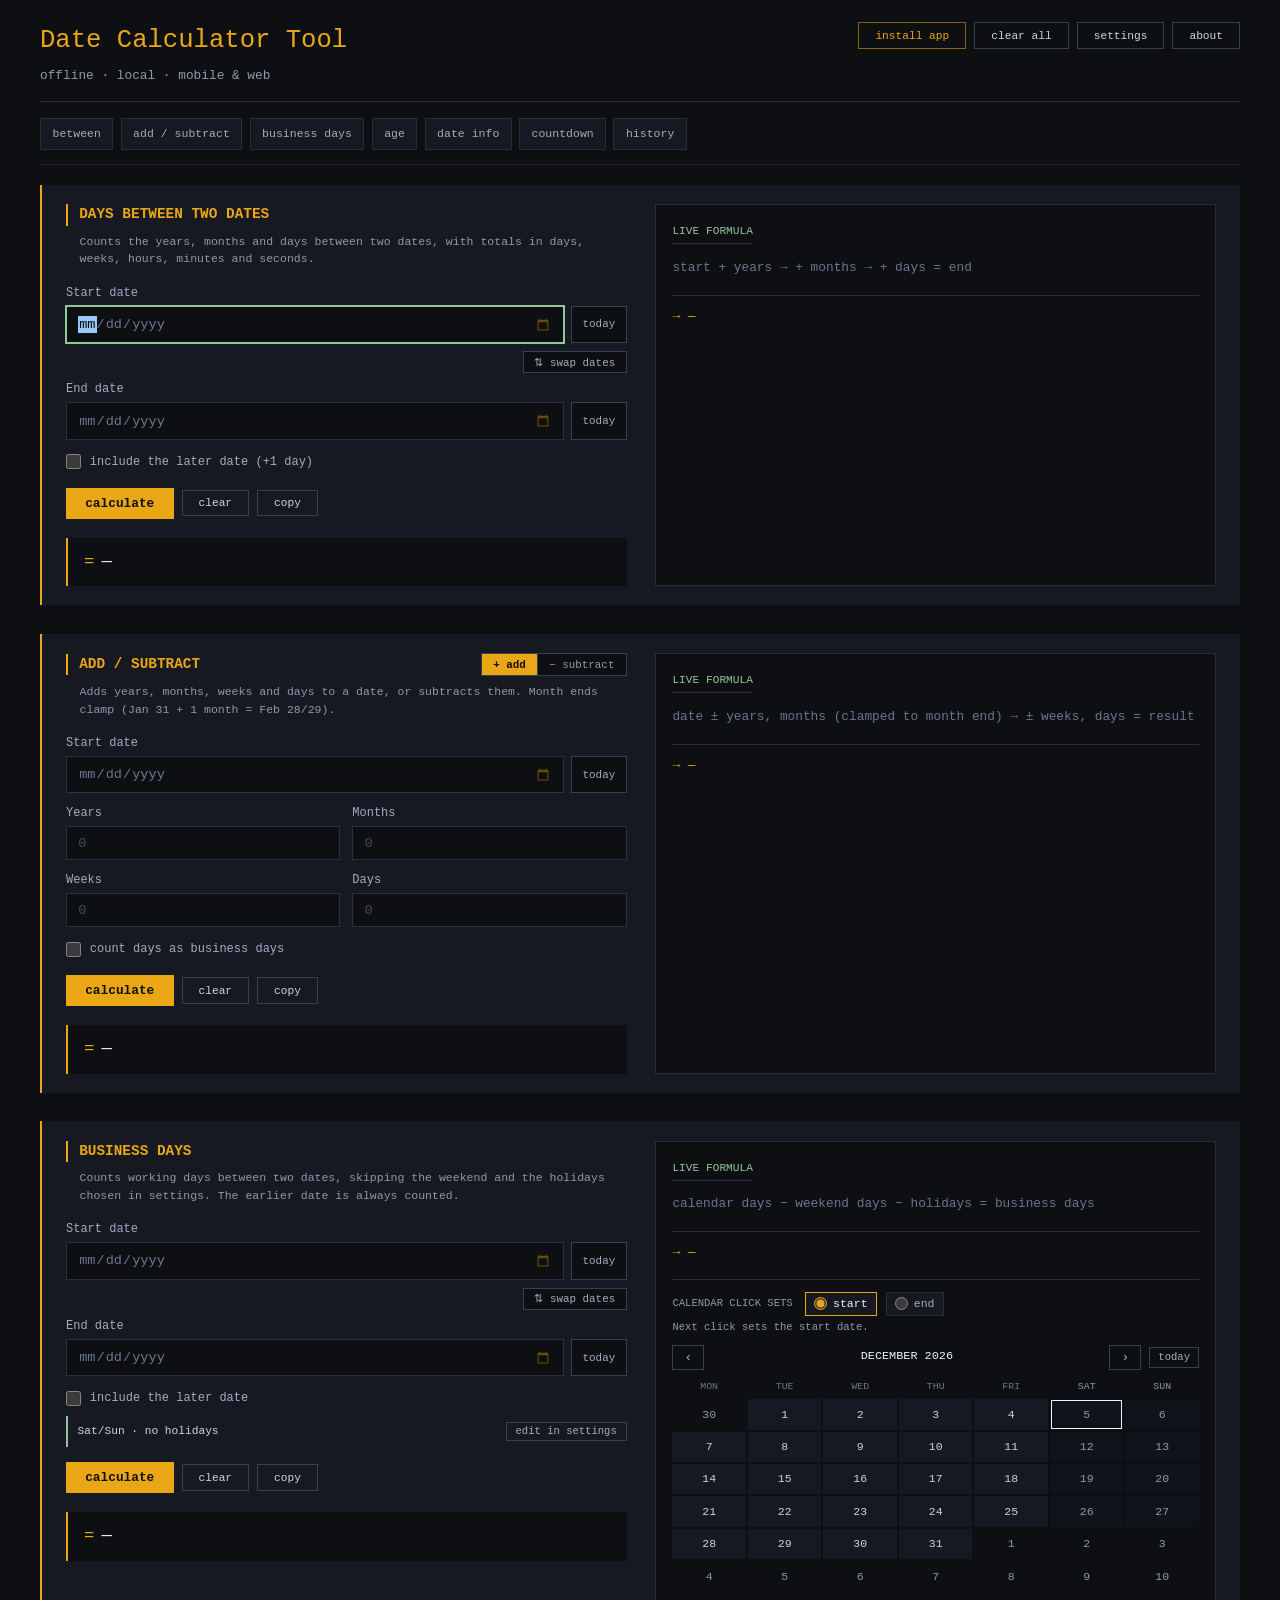
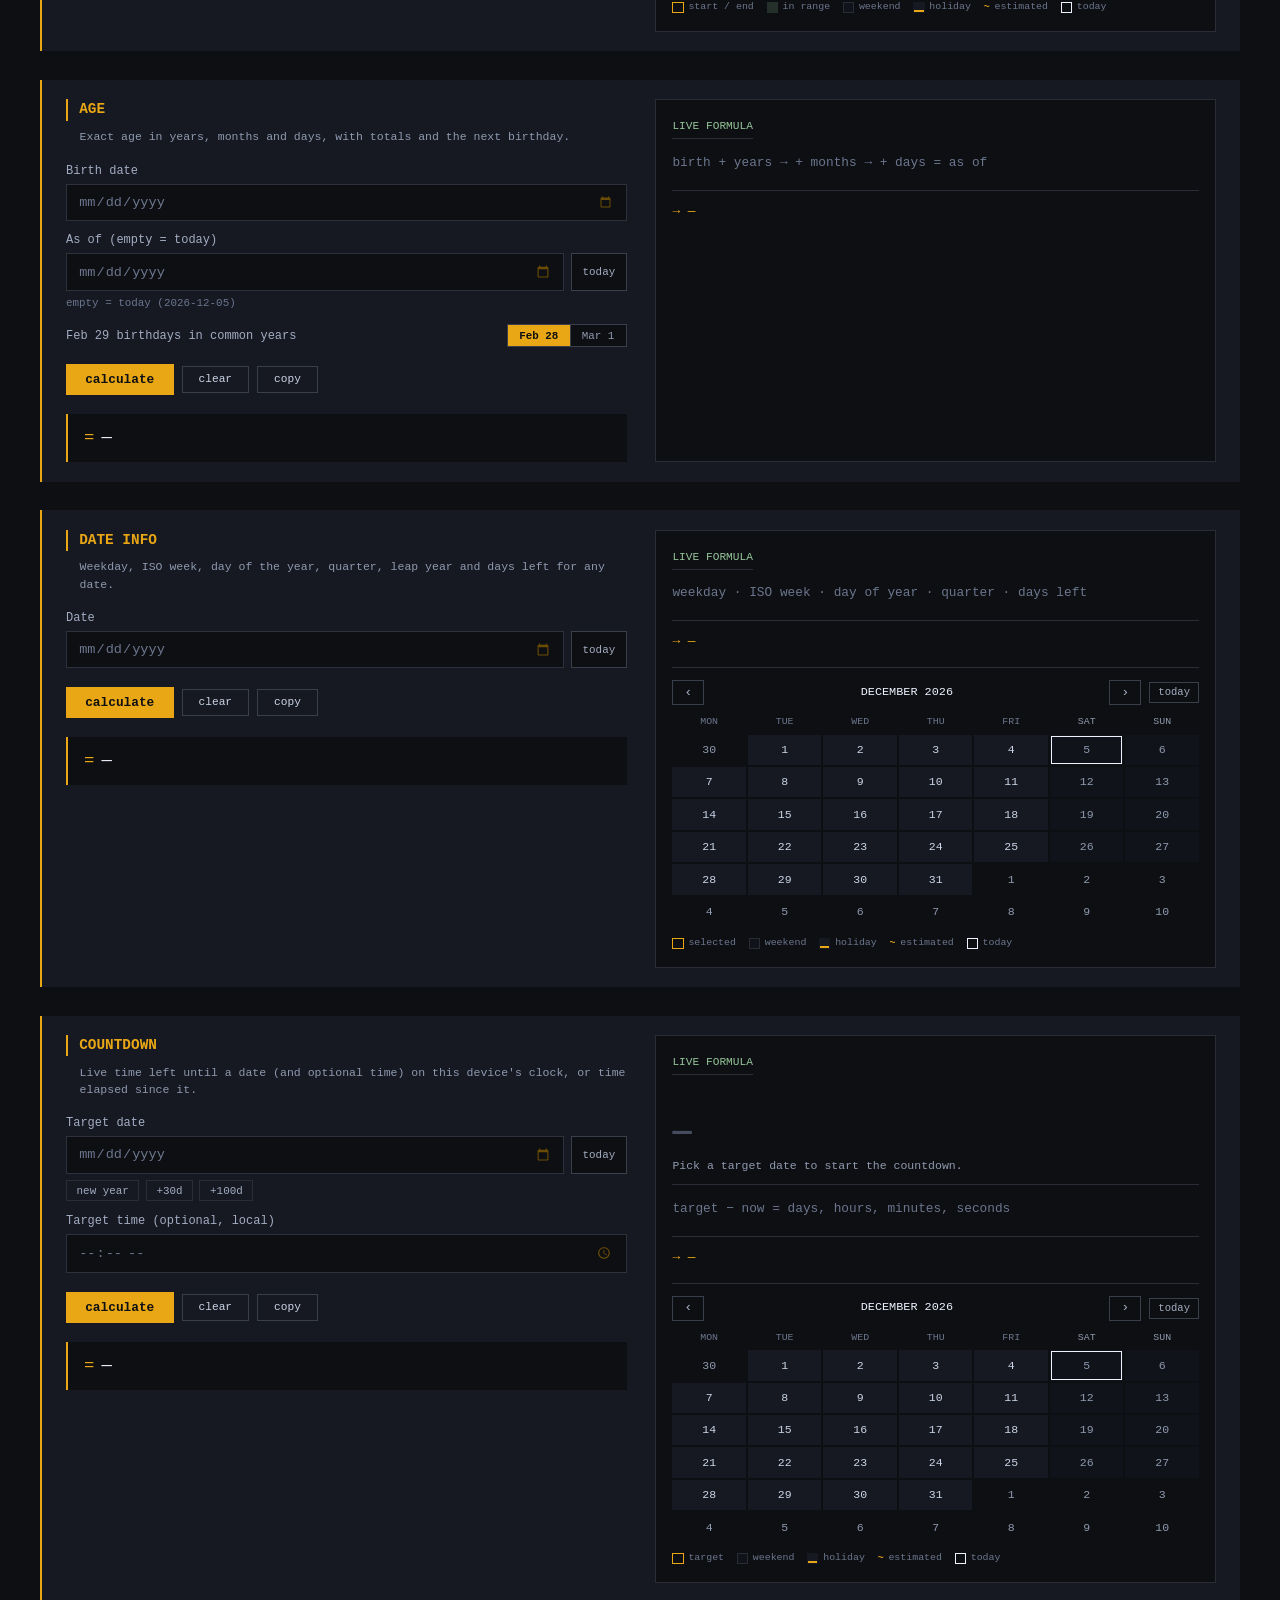
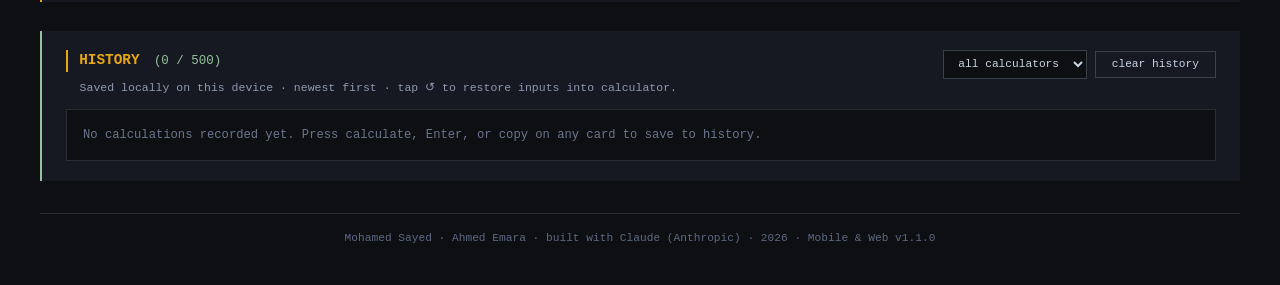
==== commit c66843a7: "Make the calendars clickable and remember the countdown (v1.1.0) - Why: The owner asked for clickabl" ====
--- a/mobile/index.html
+++ b/mobile/index.html
@@ -2,7 +2,7 @@
 <html lang="en">
 <head>
   <meta charset="UTF-8">
-  <meta http-equiv="Content-Security-Policy" content="default-src 'none'; style-src 'sha256-7Bdd96Wx6t/TQzQ5vccjNvK+c2Z9Y0vYcu1FZo0zk1Q='; script-src 'sha256-67h4S4Br0CRNGgpTRT4oUfdymUrOMYFqFYLHj+P9CtU='; worker-src 'self'; child-src 'self'; img-src 'self' data:; manifest-src 'self'; connect-src 'self' https://api.github.com; object-src 'none'; base-uri 'none'; form-action 'none';">
+  <meta http-equiv="Content-Security-Policy" content="default-src 'none'; style-src 'sha256-4QF67PMwTm0C60lqx4nxCC+SjmRjojqz6xk1qX17bvc='; script-src 'sha256-kD+yoidvATqHILLs4cuoVyMQ3KSPPRpY+LsiIyE8Xck='; worker-src 'self'; child-src 'self'; img-src 'self' data:; manifest-src 'self'; connect-src 'self' https://api.github.com; object-src 'none'; base-uri 'none'; form-action 'none';">
   <meta name="viewport" content="width=device-width, initial-scale=1.0, viewport-fit=cover">
   <meta name="theme-color" content="#0E0F12">
   <meta name="color-scheme" content="dark">
@@ -438,6 +438,57 @@
   font-size: 0.7rem;
 }
 
+/* History read-only banner (A3) */
+.history-readonly {
+  display: flex;
+  align-items: center;
+  justify-content: space-between;
+  flex-wrap: wrap;
+  gap: 0.6rem 0.9rem;
+  background: #161822;
+  border: 1px solid #3a3f4c;
+  border-left: 3px solid #E9A715;
+  padding: 0.7rem 0.9rem;
+  margin-bottom: 0.8rem;
+}
+
+.history-readonly-text {
+  display: flex;
+  flex-direction: column;
+  gap: 0.2rem;
+  flex: 1 1 16rem;
+  min-width: 0;
+}
+
+.history-readonly-title {
+  font-size: 0.78rem;
+  color: #eef2ff;
+}
+
+.history-readonly-detail {
+  font-size: 0.7rem;
+  color: #a3adc2;
+}
+
+.history-readonly-actions {
+  display: flex;
+  align-items: center;
+  flex-wrap: wrap;
+  gap: 0.45rem;
+}
+
+.reset-btn:disabled,
+.copy-btn:disabled,
+.calc-btn:disabled {
+  opacity: 0.4;
+  cursor: default;
+}
+
+.reset-btn:disabled:hover {
+  border-color: #3a3f4c;
+  color: #cbd5e6;
+}
+
 .history-list {
   background: #0E0F12;
   border: 1px solid #2a2d35;
@@ -1050,6 +1101,65 @@
   margin-bottom: 0.5rem;
 }
 
+.mini-cal-nav.mini-cal-today {
+  font-size: 0.66rem;
+  text-transform: lowercase;
+}
+
+/* Business Days: which field a calendar click fills */
+.cal-pick {
+  display: flex;
+  align-items: center;
+  flex-wrap: wrap;
+  gap: 0.35rem 0.6rem;
+  border: none;
+  margin: 0 0 0.3rem 0;
+  padding: 0;
+  min-width: 0;
+}
+
+.cal-pick-legend {
+  float: left;
+  font-size: 0.66rem;
+  color: #8f9aaf;
+  text-transform: uppercase;
+  padding: 0;
+  margin-right: 0.2rem;
+}
+
+.cal-pick-opt {
+  display: inline-flex;
+  align-items: center;
+  gap: 0.35rem;
+  font-size: 0.72rem;
+  color: #a3adc2;
+  cursor: pointer;
+  padding: 0.15rem 0.5rem;
+  border: 1px solid #2a2d35;
+  background: #161822;
+}
+
+.cal-pick-opt input {
+  accent-color: #E9A715;
+  margin: 0;
+}
+
+.cal-pick-opt:has(input:checked) {
+  border-color: #E9A715;
+  color: #eef2ff;
+}
+
+.cal-pick-opt:has(input:focus-visible) {
+  outline: 1px solid #94C59A;
+  outline-offset: 2px;
+}
+
+.cal-pick-hint {
+  font-size: 0.66rem;
+  color: #8f9aaf;
+  margin-bottom: 0.55rem;
+}
+
 .mini-cal-title {
   font-size: 0.74rem;
   color: #eef2ff;
@@ -1114,22 +1224,39 @@
   display: flex;
   align-items: center;
   justify-content: center;
+  width: 100%;
+  min-width: 0;
   min-height: 1.9rem;
+  margin: 0;
   background: #161822;
   border: 1px solid transparent;
+  border-radius: 0;
   color: #cbd5e6;
   font-family: 'SF Mono', monospace;
   font-size: 0.72rem;
+  line-height: 1;
   font-variant-numeric: tabular-nums;
   padding: 0;
+  -webkit-appearance: none;
+  appearance: none;
+  -webkit-tap-highlight-color: transparent;
+  touch-action: manipulation;
 }
 
 button.mini-cal-cell {
   cursor: pointer;
 }
 
-button.mini-cal-cell:hover {
-  border-color: #3a3f4c;
+@media (hover: hover) {
+  button.mini-cal-cell:not(:disabled):not(.endpoint):hover {
+    border-color: #3a3f4c;
+  }
+}
+
+/* Beats the generic button:focus-visible ring; drawn inside the cell. */
+.mini-cal-cell:focus-visible {
+  outline: 2px solid #eef2ff;
+  outline-offset: -2px;
 }
 
 .mini-cal-cell.weekend {
@@ -1137,13 +1264,17 @@
   color: #8f9aaf;
 }
 
+/* Out-of-month days stay readable (>= 4.5:1 on #0E0F12) and clickable. */
 .mini-cal-cell.out {
   background: transparent;
-  color: #454c5e;
-}
-
-.mini-cal-cell.out-of-range {
+  color: #8f9aaf;
+}
+
+/* Only dates outside 0001-01-01..9999-12-31 keep the very dim look. */
+.mini-cal-cell.out-of-range,
+.mini-cal-cell:disabled {
   opacity: 0.25;
+  cursor: default;
 }
 
 .mini-cal-cell.holiday {
@@ -1169,15 +1300,53 @@
   background: rgba(148, 197, 154, 0.08);
 }
 
-.mini-cal-cell.endpoint {
+.mini-cal-cell.endpoint,
+.mini-cal-cell.selected,
+.mini-cal-cell.pick-start,
+.mini-cal-cell.pick-end {
   border-color: #E9A715;
   color: #eef2ff;
   font-weight: 600;
 }
 
+.mini-cal-cell.selected {
+  background: rgba(233, 167, 21, 0.18);
+}
+
+/* Start and end differ by a gold bar on their outer edge. */
+.mini-cal-cell.pick-start::before,
+.mini-cal-cell.pick-end::before {
+  content: "";
+  position: absolute;
+  top: 0;
+  bottom: 0;
+  width: 3px;
+  background: #E9A715;
+}
+
+.mini-cal-cell.pick-start::before {
+  left: 0;
+}
+
+.mini-cal-cell.pick-end::before {
+  right: 0;
+}
+
+.mini-cal-cell.pick-start.pick-end::before {
+  left: 0;
+  right: 0;
+  width: auto;
+  height: 3px;
+  bottom: auto;
+}
+
+/* Inset rings combine, so today and holiday both survive on one cell. */
 .mini-cal-cell.today {
-  outline: 1px solid #94C59A;
-  outline-offset: -3px;
+  box-shadow: inset 0 0 0 1px #eef2ff;
+}
+
+.mini-cal-cell.today.holiday {
+  box-shadow: inset 0 0 0 1px #eef2ff, inset 0 -2px 0 #E9A715;
 }
 
 .mini-cal-legend {
@@ -1221,7 +1390,7 @@
 }
 
 .legend-swatch.swatch-today {
-  border-color: #94C59A;
+  border-color: #eef2ff;
 }
 
 .legend-mark {
@@ -1317,6 +1486,47 @@
   margin-bottom: 0.8rem;
   padding-bottom: 0.6rem;
   border-bottom: 1px solid #2a2d35;
+}
+
+.cd-phase-row {
+  min-height: 1.3rem;
+  margin-bottom: 0.3rem;
+}
+
+.cd-phase {
+  display: inline-block;
+  border: 1px solid #94C59A;
+  color: #94C59A;
+  font-size: 0.62rem;
+  line-height: 1.5;
+  text-transform: uppercase;
+  padding: 0 0.45rem;
+  white-space: nowrap;
+}
+
+.cd-phase.is-finished {
+  background: #E9A715;
+  border-color: #E9A715;
+  color: #0E0F12;
+  font-weight: 600;
+}
+
+.cd-saved-note {
+  display: flex;
+  align-items: center;
+  justify-content: space-between;
+  flex-wrap: wrap;
+  gap: 0.4rem 0.6rem;
+  font-size: 0.68rem;
+  color: #8f9aaf;
+  margin: -0.1rem 0 0.6rem 0;
+  padding-left: 0.6rem;
+  border-left: 2px solid #2a2d35;
+}
+
+.cd-saved-note-text {
+  flex: 1 1 12rem;
+  min-width: 0;
 }
 
 /* Settings: shared field styles */
@@ -1819,6 +2029,20 @@
     min-height: 44px;
   }
 
+  .mini-cal-cell {
+    font-size: 0.85rem;
+  }
+
+  .cal-pick-opt {
+    min-height: 44px;
+    padding: 0 0.85rem;
+  }
+
+  .cal-pick-opt input {
+    width: 20px;
+    height: 20px;
+  }
+
   .check-row,
   .settings-toggle-row,
   .holiday-check {
@@ -1855,6 +2079,22 @@
   }
 }
 
+/* Windows high contrast: box-shadow rings are dropped, so mark with outlines. */
+@media (forced-colors: active) {
+  .mini-cal-cell.today {
+    outline: 1px dashed CanvasText;
+    outline-offset: -4px;
+  }
+
+  .mini-cal-cell.endpoint {
+    border: 2px solid Highlight;
+  }
+
+  .mini-cal-cell:focus-visible {
+    outline: 2px solid Highlight;
+  }
+}
+
 @media (prefers-reduced-motion: reduce) {
   html {
     scroll-behavior: auto;
@@ -2007,7 +2247,8 @@
   .copy-btn,
   .utility-btn,
   .mode-btn {
-    min-height: 42px;
+    /* Phone-first: never below the 44px touch target the coarse rules set. */
+    min-height: 44px;
   }
 }
 
@@ -2028,6 +2269,37 @@
       calc(0.75rem + env(safe-area-inset-right, 0px))
       calc(1.5rem + env(safe-area-inset-bottom, 0px))
       calc(0.75rem + env(safe-area-inset-left, 0px));
+  }
+
+  /* Calendars (v1.1.0): the day grid uses the panel's side padding, so a
+     cell is about 42-47 px wide at 360-440 px; the Business Days pick
+     toggle becomes two thumb-sized halves right above the grid. */
+  .mini-cal-weekdays,
+  .mini-cal-grid {
+    margin-left: -0.45rem;
+    margin-right: -0.45rem;
+  }
+
+  .cal-pick-legend {
+    flex: 0 0 100%;
+    margin-right: 0;
+  }
+
+  .cal-pick-opt {
+    flex: 1 1 0;
+    justify-content: center;
+  }
+
+  .history-readonly-actions .calc-btn,
+  .history-readonly-actions .reset-btn {
+    flex: 1 1 auto;
+  }
+}
+
+@media (max-width: 400px) {
+  .calc-section {
+    padding-left: 0.6rem;
+    padding-right: 0.6rem;
   }
 }
 </style>
@@ -2235,16 +2507,24 @@
         <div class="live-result" id="bizLiveResult">→ —</div>
 
         <div class="mini-cal" id="bizCal">
+          <fieldset class="cal-pick" id="bizCalPick">
+            <legend class="cal-pick-legend">Calendar click sets</legend>
+            <label class="cal-pick-opt" for="bizPickStart"><input type="radio" name="bizPick" id="bizPickStart" value="start" checked><span>start</span></label>
+            <label class="cal-pick-opt" for="bizPickEnd"><input type="radio" name="bizPick" id="bizPickEnd" value="end"><span>end</span></label>
+          </fieldset>
+          <div class="cal-pick-hint" id="bizCalHint" role="status" aria-live="polite">Next click sets the start date.</div>
           <div class="mini-cal-head">
             <button class="mini-cal-nav" id="bizCalPrevBtn" type="button" aria-label="Previous month" aria-controls="bizCalGrid">‹</button>
             <div class="mini-cal-title" id="bizCalTitle" aria-live="polite">—</div>
             <button class="mini-cal-nav" id="bizCalNextBtn" type="button" aria-label="Next month" aria-controls="bizCalGrid">›</button>
+            <button class="mini-cal-nav mini-cal-today" id="bizCalTodayBtn" type="button" aria-label="today, show the current month" aria-controls="bizCalGrid">today</button>
           </div>
           <div class="mini-cal-weekdays" id="bizCalWeekdays" aria-hidden="true">
             <span class="mini-cal-dow">Mon</span><span class="mini-cal-dow">Tue</span><span class="mini-cal-dow">Wed</span><span class="mini-cal-dow">Thu</span><span class="mini-cal-dow">Fri</span><span class="mini-cal-dow weekend">Sat</span><span class="mini-cal-dow weekend">Sun</span>
           </div>
           <div class="mini-cal-grid" id="bizCalGrid" role="group" aria-labelledby="bizCalTitle"></div>
           <div class="mini-cal-legend" aria-hidden="true">
+            <span class="legend-item"><span class="legend-swatch swatch-endpoint"></span>start / end</span>
             <span class="legend-item"><span class="legend-swatch swatch-range"></span>in range</span>
             <span class="legend-item"><span class="legend-swatch swatch-weekend"></span>weekend</span>
             <span class="legend-item"><span class="legend-swatch swatch-holiday"></span>holiday</span>
@@ -2344,6 +2624,7 @@
             <button class="mini-cal-nav" id="infoCalPrevBtn" type="button" aria-label="Previous month" aria-controls="infoCalGrid">‹</button>
             <div class="mini-cal-title" id="infoCalTitle" aria-live="polite">—</div>
             <button class="mini-cal-nav" id="infoCalNextBtn" type="button" aria-label="Next month" aria-controls="infoCalGrid">›</button>
+            <button class="mini-cal-nav mini-cal-today" id="infoCalTodayBtn" type="button" aria-label="today, show the current month" aria-controls="infoCalGrid">today</button>
           </div>
           <div class="mini-cal-weekdays" id="infoCalWeekdays" aria-hidden="true">
             <span class="mini-cal-dow">Mon</span><span class="mini-cal-dow">Tue</span><span class="mini-cal-dow">Wed</span><span class="mini-cal-dow">Thu</span><span class="mini-cal-dow">Fri</span><span class="mini-cal-dow weekend">Sat</span><span class="mini-cal-dow weekend">Sun</span>
@@ -2384,6 +2665,10 @@
           <label for="cdTime">Target time (optional, local)</label>
           <input class="date-input date-empty" type="time" id="cdTime" step="60" placeholder="HH:MM">
         </div>
+        <div class="cd-saved-note hidden" id="cdSavedNote">
+          <span class="cd-saved-note-text" id="cdSavedNoteText">Saved on this device. It resumes when you reopen the app.</span>
+          <button class="link-btn" id="cdForgetBtn" type="button" aria-label="Forget the saved countdown">Forget</button>
+        </div>
 
         <div class="button-group">
           <button class="calc-btn" id="calcCdBtn" type="button">calculate</button>
@@ -2396,6 +2681,7 @@
 
       <div class="right-panel">
         <div class="formula-title">live formula</div>
+        <div class="cd-phase-row"><span class="cd-phase hidden" id="cdPhase" aria-hidden="true"></span></div>
         <div class="countdown-big" id="cdClock" role="timer" aria-labelledby="cdTitle">—</div>
         <div class="countdown-status" id="cdStatus" role="status" aria-live="polite">Pick a target date to start the countdown.</div>
         <ul class="trace live-formula" id="cdTrace" aria-label="Countdown: calculation steps">
@@ -2408,6 +2694,7 @@
             <button class="mini-cal-nav" id="cdCalPrevBtn" type="button" aria-label="Previous month" aria-controls="cdCalGrid">‹</button>
             <div class="mini-cal-title" id="cdCalTitle" aria-live="polite">—</div>
             <button class="mini-cal-nav" id="cdCalNextBtn" type="button" aria-label="Next month" aria-controls="cdCalGrid">›</button>
+            <button class="mini-cal-nav mini-cal-today" id="cdCalTodayBtn" type="button" aria-label="today, show the current month" aria-controls="cdCalGrid">today</button>
           </div>
           <div class="mini-cal-weekdays" id="cdCalWeekdays" aria-hidden="true">
             <span class="mini-cal-dow">Mon</span><span class="mini-cal-dow">Tue</span><span class="mini-cal-dow">Wed</span><span class="mini-cal-dow">Thu</span><span class="mini-cal-dow">Fri</span><span class="mini-cal-dow weekend">Sat</span><span class="mini-cal-dow weekend">Sun</span>
@@ -2449,12 +2736,27 @@
         </div>
       </div>
     </div>
+    <div class="history-readonly hidden" id="historyReadOnlyBanner">
+      <div class="history-readonly-text" role="status" aria-live="polite" aria-atomic="true">
+        <span class="history-readonly-title" id="historyReadOnlyText">History could not be read safely. Nothing will be overwritten.</span>
+        <span class="history-readonly-detail" id="historyReadOnlyDetail"></span>
+      </div>
+      <div class="history-readonly-actions">
+        <button class="calc-btn" id="historyRetryBtn" type="button">retry</button>
+        <button class="reset-btn" id="historyResetBtn" type="button">start a new history</button>
+        <div class="confirm-group hidden" id="historyResetConfirm">
+          <span class="confirm-label">start a new, empty history? The current history is kept as a backup copy.</span>
+          <button class="calc-btn confirm-yes-btn" id="confirmHistoryResetBtn" type="button">yes, start new</button>
+          <button class="reset-btn" id="cancelHistoryResetBtn" type="button">cancel</button>
+        </div>
+      </div>
+    </div>
     <div class="history-list" id="historyList">
       <div class="history-empty">No calculations recorded yet. Press calculate, Enter, or copy on any card to save to history.</div>
     </div>
   </div>
 
-  <footer>Mohamed Sayed · Ahmed Emara · built with Claude (Anthropic) · 2026 · <span id="appVersion">Mobile &amp; Web v1.0.0</span></footer>
+  <footer>Mohamed Sayed · Ahmed Emara · built with Claude (Anthropic) · 2026 · <span id="appVersion">Mobile &amp; Web v1.1.0</span></footer>
 </div>
 
 <div class="modal-backdrop hidden" id="aboutModal" role="dialog" aria-modal="true" aria-labelledby="aboutModalTitle">
@@ -2468,7 +2770,7 @@
       <div class="about-icon-badge" aria-hidden="true">31</div>
       <div>
         <div class="about-app-name" id="aboutAppName">Date Calculator Tool</div>
-        <div class="about-version-pill" id="aboutVersionPill">Mobile &amp; Web v1.0.0 · Offline HTML / PWA</div>
+        <div class="about-version-pill" id="aboutVersionPill">Mobile &amp; Web v1.1.0 · Offline HTML / PWA</div>
       </div>
     </div>
 
@@ -6043,7 +6345,7 @@
 const HIJRI_YEAR_MIN = 1317;
 const HIJRI_YEAR_MAX = 1626;
 const ROLLOVER_CHECK_MS = 60000;
-const APP_VERSION = "1.0.0";
+const APP_VERSION = "1.1.0";
 const APP_NAME = "Date Calculator Tool";
 const WEB_APP_URL = "https://ciphervaults.github.io/Date-Calculator-Tool/";
 const RELEASE_URL =
@@ -6059,11 +6361,13 @@
 const UPDATE_MAX_BYTES = 65536;
 const HISTORY_STORAGE_KEY = "date_tool_history_v1";
 const SETTINGS_STORAGE_KEY = "date_tool_settings_v1";
+const COUNTDOWN_STORAGE_KEY = "date_tool_countdown_v1";
 const BACKUP_KEY_SUFFIX = "_bak";
 const HISTORY_LIMIT = 500;
 // The desktop file caps (commands.rs), applied to the stored JSON text.
 const HISTORY_MAX_BYTES = 1024 * 1024;
 const SETTINGS_MAX_BYTES = 64 * 1024;
+const COUNTDOWN_MAX_BYTES = 1024;
 const BACKUP_MAX_BYTES = 1024 * 1024;
 const SETTINGS_SCHEMA_VERSION = 1;
 // date_core::api::MAX_REQUEST_BYTES (the desktop's IPC request cap).
@@ -6255,6 +6559,10 @@
 
 let historyEntries = [];
 let historyNextId = 1;
+// commands.rs HistoryReadOnlyReason: null (writable), "corrupt", "too_large"
+// or "newer_schema". While set, nothing writes the stored history until a
+// retry reads it cleanly or the user explicitly starts a new history.
+let historyReadOnlyState = null;
 
 function engineAccepts(envelope) {
   return Boolean(envelope) && envelope.ok === "true";
@@ -6347,29 +6655,113 @@
   };
 }
 
+// Reads a `schemaVersion` newer than `current` from a raw JSON object, so a
+// value written by a newer version is recognised before any strict parse
+// (commands.rs declares_newer_schema).
+function declaresNewerSchema(value, current) {
+  return (
+    isPlainObject(value) &&
+    Object.hasOwn(value, "schemaVersion") &&
+    Number.isSafeInteger(value.schemaVersion) &&
+    value.schemaVersion > current
+  );
+}
+
+// commands.rs load_history_from_path (plan A3): a stored history that cannot
+// be read safely is never replaced by an empty one.
+// - no value → empty, writable;
+// - over the cap → read-only "too_large", nothing backed up;
+// - a newer `schemaVersion` object → read-only "newer_schema", no backup;
+// - bad JSON, a wrong shape, or any entry dropped by validation (or past the
+//   500-entry cap) → `_bak` once, then read-only "corrupt"; the entries
+//   that did validate are still listed.
 function loadHistoryState() {
   const raw = storageGet(HISTORY_STORAGE_KEY);
-  let entries = [];
+  const entries = [];
+  let readOnly = null;
   if (raw !== null) {
     let parsed;
-    try {
-      parsed = utf8Length(raw) <= HISTORY_MAX_BYTES ? JSON.parse(raw) : undefined;
-    } catch {
-      parsed = undefined;
-    }
-    if (Array.isArray(parsed)) {
-      for (const item of parsed) {
-        const clean = sanitizeStoredEntry(item);
-        if (clean) entries.push(clean);
-        if (entries.length >= HISTORY_LIMIT) break;
+    if (utf8Length(raw) > HISTORY_MAX_BYTES) {
+      readOnly = "too_large";
+    } else {
+      try {
+        parsed = JSON.parse(raw);
+      } catch {
+        parsed = undefined;
       }
-    } else {
-      backupCorruptValueOnce(HISTORY_STORAGE_KEY, raw);
-      entries = [];
-    }
+      if (declaresNewerSchema(parsed, 1)) {
+        readOnly = "newer_schema";
+      } else if (Array.isArray(parsed)) {
+        for (const item of parsed) {
+          const clean = sanitizeStoredEntry(item);
+          if (clean && entries.length < HISTORY_LIMIT) entries.push(clean);
+          else readOnly = "corrupt";
+        }
+      } else {
+        readOnly = "corrupt";
+      }
+    }
+    if (readOnly === "corrupt") backupCorruptValueOnce(HISTORY_STORAGE_KEY, raw);
   }
   historyEntries = entries;
-  historyNextId = entries.reduce((max, e) => Math.max(max, e.id + 1), 1);
+  historyReadOnlyState = readOnly;
+  // Ids never go backwards, so a stale row can never alias a new entry.
+  historyNextId = entries.reduce((max, e) => Math.max(max, e.id + 1), historyNextId);
+}
+
+function refuseWhenHistoryReadOnly() {
+  if (historyReadOnlyState !== null) throw new Error("history_read_only");
+}
+
+// ----- History read-only state (history_state / history_retry / history_reset)
+
+function historyStatus() {
+  return { readOnly: historyReadOnlyState !== null, reason: historyReadOnlyState };
+}
+
+// The banner's Retry: read the stored history again.
+function historyRetry() {
+  loadHistoryState();
+  return historyStatus();
+}
+
+// `<key>_bak` → a free `<key>_bak_<ms>` (or `_<ms>_<n>`), so a second backup
+// never replaces the first (commands.rs unique_backup_path).
+function uniqueBackupKey(bakKey) {
+  const ms = Date.now();
+  for (let n = 0; n < 100; n += 1) {
+    const key = n === 0 ? `${bakKey}_${ms}` : `${bakKey}_${ms}_${n}`;
+    if (storageGet(key) === null) return key;
+  }
+  return null;
+}
+
+// The banner's confirmed "Start a new history" (commands.rs
+// history_reset_with_path). Only while read-only. The current value is never
+// discarded unless an identical copy is already in `_bak` (the corrupt case,
+// copied at load): otherwise it is kept first, in `_bak` when that is free
+// and in a fresh `_bak_<ms>` when it is not (an existing backup is never
+// replaced). Then an empty history is stored and history becomes writable.
+// Any failure keeps the read-only state.
+function historyReset() {
+  if (historyReadOnlyState === null) throw new Error("history_not_read_only");
+  const raw = storageGet(HISTORY_STORAGE_KEY);
+  const bakKey = `${HISTORY_STORAGE_KEY}${BACKUP_KEY_SUFFIX}`;
+  if (raw !== null) {
+    const kept = storageGet(bakKey);
+    if (kept !== raw) {
+      const keepKey = kept === null ? bakKey : uniqueBackupKey(bakKey);
+      if (keepKey === null || !storageSet(keepKey, raw)) {
+        if (keepKey !== null) memoryStore.delete(keepKey);
+        throw new Error("Failed to keep the old history on this device.");
+      }
+    }
+  }
+  if (!storageSet(HISTORY_STORAGE_KEY, serializeHistory([]))) {
+    throw new Error("Failed to start a new history on this device.");
+  }
+  historyEntries = [];
+  historyReadOnlyState = null;
 }
 
 function cloneJson(value) {
@@ -6412,6 +6804,7 @@
 }
 
 function historyAdd(newEntry) {
+  refuseWhenHistoryReadOnly();
   if (
     !isPlainObject(newEntry) ||
     !hasOnlyKeys(newEntry, NEW_HISTORY_ENTRY_KEYS) ||
@@ -6466,6 +6859,7 @@
 }
 
 function historyDelete(id) {
+  refuseWhenHistoryReadOnly();
   if (!isU64(id)) throw new Error("invalid history id");
   const next = historyEntries.filter((e) => e.id !== id);
   if (next.length === historyEntries.length) return cloneJson(historyEntries);
@@ -6475,9 +6869,102 @@
 }
 
 function historyClear() {
+  refuseWhenHistoryReadOnly();
   storageRemove(HISTORY_STORAGE_KEY);
   historyEntries = [];
   return [];
+}
+
+// ----- Countdown (countdown_load / countdown_save / countdown_clear, A2)
+
+// commands.rs CountdownState: exactly these keys (deny_unknown_fields).
+const COUNTDOWN_STATE_KEYS = [
+  "schemaVersion",
+  "targetDate",
+  "targetTime",
+  "savedAtMs",
+  "finishedSeenAtMs"
+];
+const COUNTDOWN_SCHEMA_VERSION = 1;
+
+// commands.rs validate_countdown_state: the history validators for a
+// countdown entry (targetDate a date, targetTime "" or a time), plus schema
+// 1, a time of "" or exactly HH:MM, and JS-safe timestamps. A missing
+// finishedSeenAtMs reads as null (serde Option); every other key is required.
+function parseCountdownState(value) {
+  if (!isPlainObject(value) || !hasOnlyKeys(value, COUNTDOWN_STATE_KEYS)) return null;
+  if (!COUNTDOWN_STATE_KEYS.slice(0, 4).every((k) => Object.hasOwn(value, k))) return null;
+  const finished = Object.hasOwn(value, "finishedSeenAtMs") ? value.finishedSeenAtMs : null;
+  if (value.schemaVersion !== COUNTDOWN_SCHEMA_VERSION) return null;
+  if (typeof value.targetDate !== "string" || typeof value.targetTime !== "string") return null;
+  if (!validateInputValue("date", "target.date", value.targetDate)) return null;
+  if (!(value.targetTime === "" || value.targetTime.length === 5)) return null;
+  if (!validateInputValue("optionalTime", "target.time", value.targetTime)) return null;
+  if (!isU64(value.savedAtMs) || !(finished === null || isU64(finished))) return null;
+  return {
+    schemaVersion: COUNTDOWN_SCHEMA_VERSION,
+    targetDate: value.targetDate,
+    targetTime: value.targetTime,
+    savedAtMs: value.savedAtMs,
+    finishedSeenAtMs: finished
+  };
+}
+
+function storedCountdownIsNewer() {
+  const raw = storageGet(COUNTDOWN_STORAGE_KEY);
+  if (raw === null || utf8Length(raw) > BACKUP_MAX_BYTES) return false;
+  try {
+    return declaresNewerSchema(JSON.parse(raw), COUNTDOWN_SCHEMA_VERSION);
+  } catch {
+    return false;
+  }
+}
+
+// commands.rs load_countdown_from_path. `schemaVersion` is read from the
+// raw value first: a newer record is ignored and never written or backed
+// up. Anything else invalid (a value over the 1,024-character cap included:
+// on a phone there is no transient read error to wait out) is copied once
+// to `_bak` and reported as "corrupt" with no state.
+function countdownLoad() {
+  const raw = storageGet(COUNTDOWN_STORAGE_KEY);
+  if (raw === null) return { state: null, status: "empty" };
+  if (storedCountdownIsNewer()) return { state: null, status: "newer" };
+  let state = null;
+  if (utf8Length(raw) <= COUNTDOWN_MAX_BYTES) {
+    try {
+      state = parseCountdownState(JSON.parse(raw));
+    } catch {
+      state = null;
+    }
+  }
+  if (state) return { state, status: "ok" };
+  backupCorruptValueOnce(COUNTDOWN_STORAGE_KEY, raw);
+  return { state: null, status: "corrupt" };
+}
+
+function countdownSave(value) {
+  const state = parseCountdownState(value);
+  if (!state) throw new Error("invalid countdown state");
+  const text = JSON.stringify(state);
+  if (utf8Length(text) > COUNTDOWN_MAX_BYTES) {
+    throw new Error("serialized countdown exceeds max allowed size");
+  }
+  if (storedCountdownIsNewer()) throw new Error("countdown_newer_schema");
+  const previousText = memoryStore.has(COUNTDOWN_STORAGE_KEY)
+    ? memoryStore.get(COUNTDOWN_STORAGE_KEY)
+    : null;
+  if (!storageSet(COUNTDOWN_STORAGE_KEY, text)) {
+    if (previousText === null) memoryStore.delete(COUNTDOWN_STORAGE_KEY);
+    else memoryStore.set(COUNTDOWN_STORAGE_KEY, previousText);
+    throw new Error("Failed to save the countdown on this device.");
+  }
+}
+
+// Removes exactly this key (never its `_bak`, never localStorage.clear()).
+// A newer-schema record is left in place.
+function countdownClear() {
+  if (storedCountdownIsNewer()) return;
+  storageRemove(COUNTDOWN_STORAGE_KEY);
 }
 
 // ----- Settings (get_settings / set_settings)
@@ -6598,6 +7085,43 @@
 function str(value) {
   return typeof value === "string" ? value : "";
 }
+
+// ---------------------------------------------------------------------------
+// Shared UI text (v1.1.0). mobile/index.html carries a byte-identical copy of
+// this table (cross-surface-text): change both together.
+// ---------------------------------------------------------------------------
+
+const UI_TEXT = Object.freeze({
+  calSuffixStart: ", start",
+  calSuffixEnd: ", end",
+  calSuffixSelected: ", selected",
+  calHintStart: "Next click sets the start date.",
+  calHintEnd: "Next click sets the end date.",
+  cdIdle: "Pick a target date to start the countdown.",
+  cdCounting: (when) => `Counting down to ${when}.`,
+  cdRestored: (left, when) => `Countdown restored: ${left} left until ${when}.`,
+  cdFinished: (when) => `Finished: ${when} has passed. Counting the time since.`,
+  cdFinishedClosed: (when) =>
+    `Finished while the app was closed: ${when}. Counting the time since.`,
+  cdStopped: (message) => `Countdown stopped: ${message}`,
+  cdPhaseCounting: "counting down",
+  cdPhaseRestored: "restored",
+  cdPhaseFinished: "finished",
+  cdPhaseFinishedClosed: "finished while closed",
+  cdSavedNote: "Saved on this device. It resumes when you reopen the app.",
+  cdForget: "Forget",
+  cdNewerNote: "Saved countdown is from a newer version.",
+  cdUnreadableNote: "The saved countdown could not be read, so it is left untouched.",
+  cdWriteFailedNote: "The countdown could not be saved on this device.",
+  cdSessionNote: "Kept for this session only. This browser is not saving site data.",
+  historyReadOnly: "History could not be read safely. Nothing will be overwritten.",
+  historyReasonReadError:
+    "The history file could not be read. Another program may be using it.",
+  historyReasonTooLarge: "The history file is larger than the size limit.",
+  historyReasonCorrupt: "The history file is damaged or has entries that cannot be read.",
+  historyReasonNewer: "The history file is from a newer version of the app.",
+  historyResetFailed: "A new history could not be started. Try again."
+});
 
 // ---------------------------------------------------------------------------
 // Cards
@@ -7265,10 +7789,15 @@
 // ---------------------------------------------------------------------------
 
 const calViews = {
-  biz: { prefix: "bizCal", year: 0, month: 0, rangeStart: null, rangeEnd: null, seq: 0, last: null },
-  info: { prefix: "infoCal", year: 0, month: 0, rangeStart: null, rangeEnd: null, seq: 0, last: null },
-  cd: { prefix: "cdCal", year: 0, month: 0, rangeStart: null, rangeEnd: null, seq: 0, last: null }
+  biz: { prefix: "bizCal", year: 0, month: 0, rangeStart: null, rangeEnd: null, seq: 0, last: null, focusDate: "" },
+  info: { prefix: "infoCal", year: 0, month: 0, rangeStart: null, rangeEnd: null, seq: 0, last: null, focusDate: "" },
+  cd: { prefix: "cdCal", year: 0, month: 0, rangeStart: null, rangeEnd: null, seq: 0, last: null, focusDate: "" }
 };
+
+// A calendar click moves the Business Days view to the clicked month. It is
+// set only by a click and consumed once by updateBusinessLive; typed input
+// keeps the v1.0.0 anchoring (the earlier date).
+const calAnchorOverride = { biz: null };
 
 function setCalendarView(key, { anchor = null, rangeStart = null, rangeEnd = null } = {}) {
   const view = calViews[key];
@@ -7291,6 +7820,16 @@
   );
   view.year = Math.floor(idx / 12);
   view.month = (idx % 12) + 1;
+  return refreshMiniCal(key);
+}
+
+// The header "today" button changes the view only; it never selects.
+function showCalendarToday(key) {
+  const view = calViews[key];
+  const t = parseIso(todayIso());
+  if (!t) return Promise.resolve(null);
+  view.year = t.y;
+  view.month = t.m;
   return refreshMiniCal(key);
 }
 
@@ -7319,8 +7858,19 @@
   return grid;
 }
 
-function miniCalCell(cell) {
-  const el = document.createElement("span");
+// Selection marks come from the field values, never from the engine range
+// flags: the engine range is [earlier, later) and its end can be the day
+// before the later date (FROZEN §5).
+function calMarks(key) {
+  if (key === "biz") return { start: readDate("bizStart"), end: readDate("bizEnd"), selected: "" };
+  if (key === "info") return { start: "", end: "", selected: readDate("infoDate") };
+  return { start: "", end: "", selected: readDate("cdTarget") };
+}
+
+function miniCalCell(cell, marks) {
+  const el = document.createElement("button");
+  el.type = "button";
+  const date = str(cell.date);
   const classes = ["mini-cal-cell"];
   if (!cell.inMonth) classes.push("out");
   if (cell.outOfRange) classes.push("out-of-range");
@@ -7330,16 +7880,48 @@
     if (cell.approximate) classes.push("approx");
   }
   if (cell.inRange) classes.push("in-range");
-  if (cell.isRangeStart || cell.isRangeEnd) classes.push("endpoint");
+  let suffix = "";
+  if (date && date === marks.start) {
+    classes.push("pick-start");
+    suffix += UI_TEXT.calSuffixStart;
+  }
+  if (date && date === marks.end) {
+    classes.push("pick-end");
+    suffix += UI_TEXT.calSuffixEnd;
+  }
+  if (date && date === marks.selected) {
+    classes.push("selected");
+    suffix += UI_TEXT.calSuffixSelected;
+  }
+  if (suffix) classes.push("endpoint");
   if (cell.isToday) classes.push("today");
   el.className = classes.join(" ");
   el.textContent = typeof cell.day === "number" ? String(cell.day) : "";
-  const label = str(cell.label);
-  el.setAttribute("role", "img");
-  el.setAttribute("aria-label", label || str(cell.date));
+  const label = str(cell.label) || date;
+  el.setAttribute("aria-label", `${label}${suffix}`);
+  if (suffix) el.setAttribute("aria-pressed", "true");
+  if (cell.isToday) el.setAttribute("aria-current", "date");
   if (label) el.title = label;
-  el.dataset.date = str(cell.date);
+  el.dataset.date = date;
+  el.setAttribute("tabindex", "-1");
+  if (cell.outOfRange) el.disabled = true;
   return el;
+}
+
+// Exactly one tab stop per grid: the focused date if it is shown, else the
+// last focused date, a selected date or endpoint, today, or the 1st.
+function rovingDate(view, cells, marks, keep) {
+  const shown = (iso, inMonthOnly) =>
+    Boolean(iso) &&
+    cells.some((c) => c.date === iso && !c.outOfRange && (!inMonthOnly || c.inMonth));
+  if (shown(keep, false)) return keep;
+  for (const iso of [view.focusDate, marks.start, marks.end, marks.selected]) {
+    if (shown(iso, true)) return iso;
+  }
+  const today = cells.find((c) => c.isToday && c.inMonth && !c.outOfRange);
+  if (today) return str(today.date);
+  const first = cells.find((c) => c.inMonth && !c.outOfRange);
+  return first ? str(first.date) : "";
 }
 
 function paintMiniCal(key, grid) {
@@ -7366,9 +7948,201 @@
       return span(cell && cell.weekend ? "mini-cal-dow weekend" : "mini-cal-dow", str(h));
     })
   );
-  body.replaceChildren(
-    ...grid.cells.filter((c) => c && typeof c === "object").map(miniCalCell)
-  );
+  // Focus survives the repaint: a keyboard move names the new date in
+  // view.focusDate; otherwise the focused cell's own date is kept.
+  const active = document.activeElement;
+  const hadFocus = Boolean(active && active !== body && body.contains(active));
+  const keep = hadFocus ? view.focusDate || str(active.dataset?.date) : "";
+  const cells = grid.cells.filter((c) => c && typeof c === "object");
+  const marks = calMarks(key);
+  const nodes = cells.map((c) => miniCalCell(c, marks));
+  const stop = rovingDate(view, cells, marks, keep);
+  const stopNode = nodes.find((n) => n.dataset.date === stop) || null;
+  if (stopNode) stopNode.setAttribute("tabindex", "0");
+  body.replaceChildren(...nodes);
+  if (hadFocus && stopNode) stopNode.focus({ preventScroll: true });
+}
+
+function setRovingStop(body, node) {
+  Array.from(body.children).forEach((n) => {
+    n.setAttribute("tabindex", n === node ? "0" : "-1");
+  });
+}
+
+// ± days or months through the engine (month ends clamp), or null at the
+// ends of the 0001-01-01..9999-12-31 range.
+async function engineShiftDate(iso, { days = 0, months = 0 } = {}) {
+  if (!isIsoDate(iso) || (days === 0 && months === 0)) return null;
+  try {
+    const r = okResult(
+      await engine("calc_add_subtract", {
+        date: iso,
+        operation: days < 0 || months < 0 ? "subtract" : "add",
+        years: "",
+        months: months ? String(Math.abs(months)) : "",
+        weeks: "",
+        days: days ? String(Math.abs(days)) : "",
+        businessDays: false,
+        calendar: currentCalendar()
+      })
+    );
+    return r && isIsoDate(r.resultDate) ? r.resultDate : null;
+  } catch {
+    return null;
+  }
+}
+
+// Moving focus never selects. Leaving the shown month moves the view; the
+// ends of the range and disabled cells stop the move.
+async function moveMiniCalFocus(key, cell, step) {
+  const view = calViews[key];
+  const body = $(`${view.prefix}Grid`);
+  if (!body) return;
+  const nodes = Array.from(body.children);
+  const from = str(cell.dataset.date);
+  let target = "";
+  if (!step.months) {
+    const j = nodes.indexOf(cell) + step.days;
+    if (j >= 0 && j < nodes.length) target = str(nodes[j].dataset.date);
+  }
+  if (!target) target = (await engineShiftDate(from, step)) || "";
+  const t = parseIso(target);
+  if (!t) return;
+  const node = Array.from(body.children).find((n) => n.dataset.date === target) || null;
+  if (node && node.disabled) return;
+  view.focusDate = target;
+  if (node && t.y === view.year && t.m === view.month) {
+    setRovingStop(body, node);
+    node.focus();
+    return;
+  }
+  view.year = t.y;
+  view.month = t.m;
+  await refreshMiniCal(key);
+}
+
+function onMiniCalKeydown(key, event) {
+  const cell =
+    event.target && typeof event.target.closest === "function"
+      ? event.target.closest(".mini-cal-cell")
+      : null;
+  if (!cell || event.altKey || event.ctrlKey || event.metaKey) return;
+  const k = event.key;
+  if (k === "Enter" || k === " " || k === "Spacebar") {
+    // Handled here (not by the native click) so Shift+Enter reaches the pick.
+    event.preventDefault();
+    if (!cell.disabled) onMiniCalPick(key, str(cell.dataset.date), { shift: event.shiftKey });
+    return;
+  }
+  const body = $(`${calViews[key].prefix}Grid`);
+  const col = body ? Array.from(body.children).indexOf(cell) % 7 : 0;
+  const year = event.shiftKey ? 12 : 1;
+  const steps = {
+    ArrowLeft: { days: -1 },
+    ArrowRight: { days: 1 },
+    ArrowUp: { days: -7 },
+    ArrowDown: { days: 7 },
+    Home: { days: -col },
+    End: { days: 6 - col },
+    PageUp: { months: -year },
+    PageDown: { months: year }
+  };
+  if (!Object.hasOwn(steps, k)) return;
+  event.preventDefault();
+  const step = { days: 0, months: 0, ...steps[k] };
+  if (step.days === 0 && step.months === 0) return;
+  moveMiniCalFocus(key, cell, step);
+}
+
+// ---------------------------------------------------------------------------
+// Calendar picks (A1). A pick fills a field and recomputes that card; it
+// never writes history (only calculate, Enter and copy do).
+// ---------------------------------------------------------------------------
+
+let bizPickTarget = "start";
+
+function setBizPickTarget(target) {
+  bizPickTarget = target === "end" ? "end" : "start";
+  const start = $("bizPickStart");
+  const end = $("bizPickEnd");
+  if (start) start.checked = bizPickTarget === "start";
+  if (end) end.checked = bizPickTarget === "end";
+  const hint = $("bizCalHint");
+  const text = bizPickTarget === "end" ? UI_TEXT.calHintEnd : UI_TEXT.calHintStart;
+  if (hint && hint.textContent !== text) hint.textContent = text;
+}
+
+// Start if the start date is empty, else End if the end date is empty, else Start.
+function resetBizPickTarget() {
+  setBizPickTarget(readDate("bizStart") && !readDate("bizEnd") ? "end" : "start");
+}
+
+async function onMiniCalPick(key, iso, { shift = false } = {}) {
+  if (!isIsoDate(iso) || !Object.hasOwn(calViews, key)) return;
+  calViews[key].focusDate = iso;
+  if (key === "info") {
+    setField("infoDate", iso);
+    await updateInfoLive();
+    return;
+  }
+  if (key === "cd") {
+    // The target time is kept; a past day shows the finished state.
+    setField("cdTarget", iso);
+    persistCountdown();
+    await updateCountdownLive();
+    return;
+  }
+  const target = shift ? "end" : bizPickTarget;
+  setField(target === "end" ? "bizEnd" : "bizStart", iso);
+  setBizPickTarget(target === "end" ? "start" : "end");
+  calAnchorOverride.biz = iso;
+  await updateBusinessLive();
+}
+
+function bindMiniCalendars() {
+  Object.keys(calViews).forEach((key) => {
+    const p = calViews[key].prefix;
+    $(`${p}PrevBtn`)?.addEventListener("click", () => shiftCalendar(key, -1));
+    $(`${p}NextBtn`)?.addEventListener("click", () => shiftCalendar(key, 1));
+    $(`${p}TodayBtn`)?.addEventListener("click", () => showCalendarToday(key));
+    const body = $(`${p}Grid`);
+    if (!body) return;
+    body.addEventListener("click", (event) => {
+      const cell =
+        event.target && typeof event.target.closest === "function"
+          ? event.target.closest(".mini-cal-cell")
+          : null;
+      if (!cell || cell.disabled || !body.contains(cell)) return;
+      onMiniCalPick(key, str(cell.dataset.date), { shift: Boolean(event.shiftKey) });
+    });
+    body.addEventListener("keydown", (event) => onMiniCalKeydown(key, event));
+    body.addEventListener("focusin", (event) => {
+      const cell =
+        event.target && typeof event.target.closest === "function"
+          ? event.target.closest(".mini-cal-cell")
+          : null;
+      if (!cell || !body.contains(cell)) return;
+      calViews[key].focusDate = str(cell.dataset.date);
+      setRovingStop(body, cell);
+    });
+  });
+
+  ["bizPickStart", "bizPickEnd"].forEach((id) => {
+    $(id)?.addEventListener("change", (event) => {
+      const radio = event.currentTarget;
+      setBizPickTarget(radio.checked ? radio.value : bizPickTarget);
+    });
+  });
+  $("bizStart")?.addEventListener("focus", () => setBizPickTarget("start"));
+  $("bizEnd")?.addEventListener("focus", () => setBizPickTarget("end"));
+  // A date committed by typing moves the calendar on to the other, still-empty end,
+  // so the next tap fills it instead of overwriting the date just typed.
+  $("bizStart")?.addEventListener("change", () => {
+    if (readDate("bizStart") && !readDate("bizEnd")) setBizPickTarget("end");
+  });
+  $("bizEnd")?.addEventListener("change", () => {
+    if (readDate("bizEnd") && !readDate("bizStart")) setBizPickTarget("start");
+  });
 }
 
 // ---------------------------------------------------------------------------
@@ -7574,12 +8348,19 @@
   const startDate = readDate("bizStart");
   const endDate = readDate("bizEnd");
   const includeEndDay = Boolean($("bizIncludeEnd")?.checked);
+  // Consumed once: only the update a calendar click started follows it.
+  const clickedAnchor = calAnchorOverride.biz;
+  calAnchorOverride.biz = null;
 
   if (!startDate || !endDate) {
     cardIdle("business");
     renderHolidayHits(null);
     const single = startDate || endDate || null;
-    await setCalendarView("biz", { anchor: single, rangeStart: single, rangeEnd: single });
+    await setCalendarView("biz", {
+      anchor: clickedAnchor || single,
+      rangeStart: single,
+      rangeEnd: single
+    });
     return;
   }
 
@@ -7650,7 +8431,11 @@
       if (ticket !== seq.business) return;
       rangeEnd = prev && isIsoDate(prev.resultDate) ? prev.resultDate : later;
     }
-    await setCalendarView("biz", { anchor: earlier, rangeStart: earlier, rangeEnd });
+    await setCalendarView("biz", {
+      anchor: clickedAnchor || earlier,
+      rangeStart: earlier,
+      rangeEnd
+    });
   } catch {
     if (ticket !== seq.business) return;
     cardError("business", "Calculation failed.");
@@ -7837,6 +8622,312 @@
 let cdTimer = 0;
 let cdStatusKey = "";
 
+// ---------------------------------------------------------------------------
+// Countdown persistence (A2): countdown.json through countdown_load / _save /
+// _clear. Saved on commit only (change, pills, today, calendar click, history
+// restore, and a flush when the page is hidden), never on input or a tick.
+// An empty or invalid field never clears the record; only Forget and Clear do.
+// ---------------------------------------------------------------------------
+
+const CD_SCHEMA_VERSION = 1;
+const CD_STATE_KEYS = ["schemaVersion", "targetDate", "targetTime", "savedAtMs", "finishedSeenAtMs"];
+const CD_TIME_RE = /^(?:[01]\d|2[0-3]):[0-5]\d$/;
+
+let cdStored = null; // the record known to be saved, or null
+let cdLoadStatus = "empty"; // countdown_load status: ok|empty|newer|corrupt|unreadable
+let cdStoreBlocked = false; // newer or unreadable record: never write over it
+let cdForgottenPair = ""; // the pair Forget removed; a page-hide flush skips it
+let cdRestoredPair = ""; // the pair restored at launch ("date|time")
+let cdRestorePending = false; // the first render after a restore is still due
+let cdClosedFinish = false; // that render found it finished, never seen
+let cdWriteFailed = false; // the last countdown save or clear failed
+let cdWriteChain = Promise.resolve();
+
+function cdPair(date, time) {
+  return `${date}|${time}`;
+}
+
+function isSafeMs(value) {
+  return Number.isSafeInteger(value) && value >= 0;
+}
+
+function isCountdownState(s) {
+  return (
+    Boolean(s) &&
+    typeof s === "object" &&
+    !Array.isArray(s) &&
+    Object.keys(s).length === CD_STATE_KEYS.length &&
+    CD_STATE_KEYS.every((k) => Object.hasOwn(s, k)) &&
+    s.schemaVersion === CD_SCHEMA_VERSION &&
+    isIsoDate(s.targetDate) &&
+    parseIso(s.targetDate) !== null &&
+    typeof s.targetTime === "string" &&
+    (s.targetTime === "" || CD_TIME_RE.test(s.targetTime)) &&
+    isSafeMs(s.savedAtMs) &&
+    (s.finishedSeenAtMs === null || isSafeMs(s.finishedSeenAtMs))
+  );
+}
+
+// A field mid-edit (one segment cleared) reads "" with validity.badInput.
+function countdownFieldsPair() {
+  const dateEl = $("cdTarget");
+  const timeEl = $("cdTime");
+  if (dateEl?.validity?.badInput || timeEl?.validity?.badInput) return null;
+  const targetDate = readDate("cdTarget");
+  const targetTime = readDate("cdTime");
+  if (!isIsoDate(targetDate) || parseIso(targetDate) === null) return null;
+  if (targetTime !== "" && !CD_TIME_RE.test(targetTime)) return null;
+  return { targetDate, targetTime };
+}
+
+// Writes run one at a time, in order, so the last commit wins. The returned
+// promise settles with this write's own outcome; the chain never rejects.
+function queueCountdownWrite(run) {
+  const result = cdWriteChain.then(run, run);
+  cdWriteChain = result.then(
+    () => undefined,
+    () => undefined
+  );
+  return result;
+}
+
+// A refusal from the store itself (a newer-version or unreadable record
+// appeared after launch) blocks further writes; any other failure says the
+// countdown is not saved, so the note never claims it is.
+function onCountdownWriteFailed(err) {
+  const reason = String(err ?? "");
+  if (reason.includes("countdown_newer_schema")) {
+    cdStored = null;
+    cdLoadStatus = "newer";
+    cdStoreBlocked = true;
+  } else if (reason.includes("countdown_unreadable")) {
+    cdStored = null;
+    cdLoadStatus = "unreadable";
+    cdStoreBlocked = true;
+  }
+  cdWriteFailed = !cdStoreBlocked;
+  renderCountdownNote();
+}
+
+// When the browser refuses site data, the countdown lives in the session
+// store only and will not resume after the app closes.
+function countdownSessionOnly() {
+  return !usePersistentStorage();
+}
+
+function renderCountdownNote() {
+  const note = $("cdSavedNote");
+  const text = $("cdSavedNoteText");
+  const forget = $("cdForgetBtn");
+  if (!note || !text || !forget) return;
+  let message = "";
+  let canForget = false;
+  if (cdLoadStatus === "newer") {
+    message = UI_TEXT.cdNewerNote;
+  } else if (cdLoadStatus === "unreadable") {
+    message = UI_TEXT.cdUnreadableNote;
+  } else if (cdWriteFailed) {
+    // Forget stays available: it retries removing whatever is stored.
+    message = UI_TEXT.cdWriteFailedNote;
+    canForget = true;
+  } else if (cdStored) {
+    message = countdownSessionOnly() ? UI_TEXT.cdSessionNote : UI_TEXT.cdSavedNote;
+    canForget = true;
+  }
+  // Never an input: focusing one inside a tap opens the phone's picker.
+  if (!canForget && document.activeElement === forget) $("calcCdBtn")?.focus();
+  if (text.textContent !== message) text.textContent = message;
+  forget.classList.toggle("hidden", !canForget);
+  note.classList.toggle("hidden", message === "");
+}
+
+// `explicit` is a user commit; the page-hide flush passes false so it never
+// re-saves a countdown the user just told the app to forget.
+function persistCountdown({ explicit = true } = {}) {
+  if (cdStoreBlocked) return cdWriteChain;
+  const pair = countdownFieldsPair();
+  if (!pair) return cdWriteChain;
+  const key = cdPair(pair.targetDate, pair.targetTime);
+  if (explicit) cdForgottenPair = "";
+  else if (key === cdForgottenPair) return cdWriteChain;
+  if (cdStored && cdPair(cdStored.targetDate, cdStored.targetTime) === key) return cdWriteChain;
+  const state = {
+    schemaVersion: CD_SCHEMA_VERSION,
+    targetDate: pair.targetDate,
+    targetTime: pair.targetTime,
+    savedAtMs: Date.now(),
+    finishedSeenAtMs: null
+  };
+  // Set now so a repeat commit of the same pair is not queued twice; the
+  // saved note waits for the write, and a failed write rolls this back so
+  // the next commit retries.
+  const previous = { stored: cdStored, status: cdLoadStatus };
+  cdStored = state;
+  cdLoadStatus = "ok";
+  if (cdRestoredPair !== key) {
+    cdRestoredPair = "";
+    cdRestorePending = false;
+    cdClosedFinish = false;
+  }
+  return queueCountdownWrite(() => countdownSave({ ...state })).then(
+    () => {
+      if (cdStored !== state) return;
+      cdWriteFailed = false;
+      renderCountdownNote();
+    },
+    (err) => {
+      if (cdStored === state) {
+        cdStored = previous.stored;
+        cdLoadStatus = previous.status;
+      }
+      onCountdownWriteFailed(err);
+    }
+  );
+}
+
+// Always asks the store to clear (it is idempotent), so a record another
+// tab saved meanwhile is removed too.
+function forgetCountdown() {
+  if (cdStoreBlocked) return cdWriteChain;
+  const pair = countdownFieldsPair();
+  cdForgottenPair = pair ? cdPair(pair.targetDate, pair.targetTime) : "";
+  cdStored = null;
+  cdLoadStatus = "empty";
+  cdWriteFailed = false;
+  cdRestoredPair = "";
+  cdRestorePending = false;
+  cdClosedFinish = false;
+  renderCountdownNote();
+  return queueCountdownWrite(() => countdownClear()).then(
+    () => undefined,
+    (err) => {
+      if (cdStored === null) onCountdownWriteFailed(err);
+    }
+  );
+}
+
+// The one tick-time write: the first visible render of a finished target
+// records when it was seen, at most once per target.
+function markCountdownSeen(targetDate, targetTime) {
+  if (cdStoreBlocked || !cdStored || cdStored.finishedSeenAtMs !== null) return;
+  if (document.visibilityState !== "visible") return;
+  if (cdPair(cdStored.targetDate, cdStored.targetTime) !== cdPair(targetDate, targetTime)) return;
+  const state = { ...cdStored, finishedSeenAtMs: Date.now() };
+  cdStored = state;
+  // Not rolled back on failure: a retry on every tick would write per tick.
+  queueCountdownWrite(() => countdownSave({ ...state })).catch((err) => {
+    if (cdStored === state) onCountdownWriteFailed(err);
+  });
+}
+
+// Launch restore: before the first render, and only into an empty card.
+async function restoreSavedCountdown() {
+  let load = null;
+  try {
+    load = countdownLoad();
+  } catch {
+    load = null;
+  }
+  const status = load && typeof load.status === "string" ? load.status : "";
+  cdRestoredPair = "";
+  cdRestorePending = false;
+  cdClosedFinish = false;
+  cdStored = null;
+  cdWriteFailed = false;
+  if (status === "newer" || status === "unreadable") {
+    cdLoadStatus = status;
+    cdStoreBlocked = true;
+  } else if (!status) {
+    // No store on this backend: run without persistence, write nothing.
+    cdLoadStatus = "empty";
+    cdStoreBlocked = true;
+  } else {
+    cdStoreBlocked = false;
+    cdLoadStatus = status === "ok" || status === "corrupt" ? status : "empty";
+    if (status === "ok" && isCountdownState(load.state)) {
+      cdStored = { ...load.state };
+      if (readDate("cdTarget") === "") {
+        setField("cdTarget", cdStored.targetDate);
+        setField("cdTime", cdStored.targetTime);
+        cdRestoredPair = cdPair(cdStored.targetDate, cdStored.targetTime);
+        cdRestorePending = true;
+      }
+    } else if (status === "ok") {
+      cdLoadStatus = "empty";
+    }
+  }
+  renderCountdownNote();
+}
+
+// Mobile, another tab (plan A2): the record in storage changed. With focus
+// outside the countdown card this tab adopts it (a new target, a seen
+// finish, a clear, or a newer-version record) and re-renders without
+// writing; while the user is in the card the event is ignored and the last
+// writer wins.
+async function syncCountdownFromStorage() {
+  const card = $("card-countdown");
+  const active = document.activeElement;
+  if (card && active && card.contains(active)) return;
+  const load = countdownLoad();
+  const status = load && typeof load.status === "string" ? load.status : "";
+  if (status === "newer" || status === "unreadable") {
+    cdStored = null;
+    cdLoadStatus = status;
+    cdStoreBlocked = true;
+    renderCountdownNote();
+    return;
+  }
+  cdStoreBlocked = false;
+  cdWriteFailed = false;
+  const fields = countdownFieldsPair();
+  const shown = fields ? cdPair(fields.targetDate, fields.targetTime) : "";
+  if (status === "ok" && isCountdownState(load.state)) {
+    const next = { ...load.state };
+    const key = cdPair(next.targetDate, next.targetTime);
+    cdStored = next;
+    cdLoadStatus = "ok";
+    cdForgottenPair = "";
+    renderCountdownNote();
+    if (key === shown) return;
+    cdRestoredPair = "";
+    cdRestorePending = false;
+    cdClosedFinish = false;
+    setField("cdTarget", next.targetDate);
+    setField("cdTime", next.targetTime);
+    await updateCountdownLive();
+    return;
+  }
+  // Cleared (or unusable) elsewhere: forget the record here too. The target
+  // stays on screen, and the page-hide flush will not save it again.
+  cdStored = null;
+  cdLoadStatus = status === "corrupt" ? "corrupt" : "empty";
+  cdForgottenPair = shown;
+  if (cdRestoredPair !== "") {
+    cdRestoredPair = "";
+    cdRestorePending = false;
+    cdClosedFinish = false;
+    renderCountdownNote();
+    await updateCountdownLive();
+    return;
+  }
+  renderCountdownNote();
+}
+
+function setCountdownPhase(phase) {
+  const chip = $("cdPhase");
+  if (!chip) return;
+  const labels = {
+    counting: UI_TEXT.cdPhaseCounting,
+    restored: UI_TEXT.cdPhaseRestored,
+    finished: UI_TEXT.cdPhaseFinished,
+    finishedClosed: UI_TEXT.cdPhaseFinishedClosed
+  };
+  const text = Object.hasOwn(labels, phase) ? labels[phase] : "";
+  if (chip.textContent !== text) chip.textContent = text;
+  chip.classList.toggle("hidden", text === "");
+  chip.classList.toggle("is-finished", phase === "finished" || phase === "finishedClosed");
+}
+
 function clearCountdownTimer() {
   if (cdTimer) window.clearTimeout(cdTimer);
   cdTimer = 0;
@@ -7922,7 +9013,8 @@
     lastValidCalc.countdown = null;
     cardIdle("countdown");
     setClockIdle();
-    setCountdownStatus("idle", "Pick a target date to start the countdown.");
+    setCountdownPhase("");
+    setCountdownStatus("idle", UI_TEXT.cdIdle);
     if (full) {
       await setCalendarView("cd", { anchor: null });
       if (ticket === seq.countdown) cdFullRenderPending = false;
@@ -7950,7 +9042,8 @@
       const message = errorMessage(res);
       cardError("countdown", message);
       setClockIdle();
-      setCountdownStatus(`error|${message}`, `Countdown stopped: ${message}`);
+      setCountdownPhase("");
+      setCountdownStatus(`error|${message}`, UI_TEXT.cdStopped(message));
       if (full) {
         await setCalendarView("cd", { anchor: targetDate });
         if (ticket === seq.countdown) cdFullRenderPending = false;
@@ -7968,15 +9061,32 @@
     setLive("countdown", `→ ${str(r.text)}`);
 
     const when = `${str(r.targetDate)} ${str(r.targetTime)} (${str(r.targetWeekday)})`;
-    if (r.status === "past") {
-      setCountdownStatus(
-        `${targetDate}|${r.targetTime}|past`,
-        `Target passed: counting the time since ${when}.`
-      );
-    } else if (r.status === "now") {
-      setCountdownStatus(`${targetDate}|${r.targetTime}|now`, `The target time is now: ${when}.`);
+    // No engine change: `past|now` is the finished signal. The first render
+    // after a launch restore decides "finished while closed" from
+    // finishedSeenAtMs (null = never seen finished on a visible screen).
+    const finished = r.status === "past" || r.status === "now";
+    // "restored" is the first render only; the next tick says counting down
+    // (one status rewrite, not a stale time left repeated every second).
+    const restoredNow = cdRestoredPair !== "" && cdRestoredPair === cdPair(targetDate, targetTime);
+    const restoreRender = restoredNow && cdRestorePending;
+    if (restoreRender) {
+      cdRestorePending = false;
+      cdClosedFinish = finished && Boolean(cdStored) && cdStored.finishedSeenAtMs === null;
+    }
+    let phase = "counting";
+    if (finished) phase = restoredNow && cdClosedFinish ? "finishedClosed" : "finished";
+    else if (restoreRender) phase = "restored";
+    if (finished) markCountdownSeen(targetDate, targetTime);
+    setCountdownPhase(phase);
+    const statusKey = `${targetDate}|${str(r.targetTime)}|${phase}`;
+    if (phase === "finishedClosed") {
+      setCountdownStatus(statusKey, UI_TEXT.cdFinishedClosed(when));
+    } else if (phase === "finished") {
+      setCountdownStatus(statusKey, UI_TEXT.cdFinished(when));
+    } else if (phase === "restored") {
+      setCountdownStatus(statusKey, UI_TEXT.cdRestored(str(r.text), when));
     } else {
-      setCountdownStatus(`${targetDate}|${r.targetTime}|future`, `Counting down to ${when}.`);
+      setCountdownStatus(statusKey, UI_TEXT.cdCounting(when));
     }
 
     lastValidCalc.countdown = {
@@ -8017,6 +9127,7 @@
     lastValidCalc.countdown = null;
     cardError("countdown", "Calculation failed.");
     setClockIdle();
+    setCountdownPhase("");
   }
 }
 
@@ -8047,6 +9158,7 @@
   }
   if (!target) return;
   setField("cdTarget", target);
+  persistCountdown();
   await updateCountdownLive();
 }
 
@@ -8140,6 +9252,7 @@
       setField("bizStart", val("startDate"));
       setField("bizEnd", val("endDate"));
       $("bizIncludeEnd").checked = val("includeEndDay") === "true";
+      resetBizPickTarget();
       break;
     case "age":
       await setLeapRule(val("leapDayRule"), false);
@@ -8152,6 +9265,7 @@
     case "countdown":
       setField("cdTarget", val("targetDate"));
       setField("cdTime", val("targetTime"));
+      persistCountdown();
       break;
     default:
       return;
@@ -8233,6 +9347,7 @@
     deleteBtn.textContent = "×";
     deleteBtn.title = "Delete history entry";
     deleteBtn.setAttribute("aria-label", "Delete history entry");
+    deleteBtn.disabled = historyReadOnly;
     deleteBtn.addEventListener("click", () => {
       deleteHistoryEntry(entry.id);
     });
@@ -8244,26 +9359,37 @@
 }
 
 async function deleteHistoryEntry(id) {
+  if (historyReadOnly) return;
   try {
     renderHistory(historyDelete(id));
-  } catch {
+  } catch (err) {
     // History delete errors should not interrupt calculator usage.
+    await onHistoryWriteError(err);
   }
 }
 
 async function recordHistoryFor(key) {
+  if (historyReadOnly) return;
   const entry = buildValidHistoryCandidate(lastValidCalc[key]);
   if (!entry) return;
   try {
     renderHistory(historyAdd(entry));
-  } catch {
+  } catch (err) {
     // History write errors should not interrupt calculator usage.
-  }
-}
-
+    await onHistoryWriteError(err);
+  }
+}
+
+// Mobile: the stored history is read first, so the read-only state shown
+// is the one this read produced (the desktop reads it from history_state).
 async function loadHistory() {
   try {
     loadHistoryState();
+  } catch {
+    // loadHistoryState never throws; a bad value makes history read-only.
+  }
+  await refreshHistoryState();
+  try {
     renderHistory(cloneJson(historyEntries));
   } catch {
     renderHistory([]);
@@ -8271,10 +9397,118 @@
 }
 
 // ---------------------------------------------------------------------------
+// History read-only mode (A3): a history file that could not be read safely
+// is never overwritten. Add, delete and clear are refused until Retry reads
+// it or the user explicitly starts a new history.
+// ---------------------------------------------------------------------------
+
+let historyReadOnly = false;
+let historyReadOnlyReason = null;
+
+const HISTORY_REASON_TEXT = {
+  read_error: UI_TEXT.historyReasonReadError,
+  too_large: UI_TEXT.historyReasonTooLarge,
+  corrupt: UI_TEXT.historyReasonCorrupt,
+  newer_schema: UI_TEXT.historyReasonNewer
+};
+
+function hideHistoryResetConfirm() {
+  $("historyResetConfirm")?.classList.add("hidden");
+  $("historyResetBtn")?.classList.remove("hidden");
+}
+
+function hideClearHistoryConfirm() {
+  $("clearHistoryConfirm")?.classList.add("hidden");
+  $("clearHistoryBtn")?.classList.remove("hidden");
+}
+
+function applyHistoryState(st, detailOverride = "") {
+  const wasReadOnly = historyReadOnly;
+  historyReadOnly = Boolean(st && typeof st === "object" && st.readOnly === true);
+  const reason = historyReadOnly && st && typeof st.reason === "string" ? st.reason : null;
+  historyReadOnlyReason = reason && Object.hasOwn(HISTORY_REASON_TEXT, reason) ? reason : null;
+  const banner = $("historyReadOnlyBanner");
+  const detail = $("historyReadOnlyDetail");
+  const text =
+    detailOverride || (historyReadOnlyReason ? HISTORY_REASON_TEXT[historyReadOnlyReason] : "");
+  // The banner is shown before its live message changes, so the change is
+  // announced; the buttons sit outside the live region.
+  banner?.classList.toggle("hidden", !historyReadOnly);
+  if (detail && detail.textContent !== text) detail.textContent = text;
+  const clearBtn = $("clearHistoryBtn");
+  if (clearBtn) clearBtn.disabled = historyReadOnly;
+  if (historyReadOnly) {
+    hideClearHistoryConfirm();
+  } else {
+    hideHistoryResetConfirm();
+    const active = document.activeElement;
+    if (wasReadOnly && banner && active && banner.contains(active)) clearBtn?.focus();
+  }
+  document.querySelectorAll(".history-delete-btn").forEach((btn) => {
+    btn.disabled = historyReadOnly;
+  });
+}
+
+// An older backend without history_state is treated as writable (v1.0.0).
+async function refreshHistoryState() {
+  try {
+    applyHistoryState(historyStatus());
+  } catch {
+    applyHistoryState(null);
+  }
+}
+
+async function onHistoryWriteError(err) {
+  if (String(err ?? "").includes("history_read_only")) {
+    await refreshHistoryState();
+    await loadHistoryEntriesOnly();
+  }
+}
+
+async function loadHistoryEntriesOnly() {
+  try {
+    renderHistory(cloneJson(historyEntries));
+  } catch {
+    renderHistory([]);
+  }
+}
+
+async function retryHistory() {
+  try {
+    applyHistoryState(historyRetry());
+  } catch {
+    await refreshHistoryState();
+  }
+  await loadHistoryEntriesOnly();
+}
+
+async function resetHistoryFile() {
+  let failed = false;
+  try {
+    historyReset();
+  } catch {
+    failed = true;
+  }
+  hideHistoryResetConfirm();
+  try {
+    const st = historyStatus();
+    applyHistoryState(st, failed && st && st.readOnly === true ? UI_TEXT.historyResetFailed : "");
+  } catch {
+    applyHistoryState(null);
+  }
+  await loadHistoryEntriesOnly();
+  if (!historyReadOnly) $("clearHistoryBtn")?.focus();
+  else $("historyResetBtn")?.focus();
+}
+
+// ---------------------------------------------------------------------------
 // Clear
 // ---------------------------------------------------------------------------
 
-function resetCard(key) {
+// `forget` is the countdown card's own Clear; clear all passes false, so a
+// mis-tap in the header row only empties fields and never deletes the saved
+// countdown (Forget and the card's Clear stay the explicit actions).
+function resetCard(key, { forget = true } = {}) {
   switch (key) {
     case "between":
       clearFields(["betweenStart", "betweenEnd"]);
@@ -8286,6 +9520,7 @@
     case "business":
       clearFields(["bizStart", "bizEnd"]);
       $("bizIncludeEnd").checked = false;
+      resetBizPickTarget();
       break;
     case "age":
       clearFields(["ageBirth", "ageAsOf"]);
@@ -8295,6 +9530,9 @@
       break;
     case "countdown":
       stopCountdown();
+      // The card's Clear is an explicit action: it also forgets the saved
+      // countdown.
+      if (forget) forgetCountdown();
       clearFields(["cdTarget", "cdTime"]);
       break;
     default:
@@ -8305,7 +9543,7 @@
 }
 
 function clearAllCalculators() {
-  const done = Promise.all(CARD_KEYS.map((key) => resetCard(key)));
+  const done = Promise.all(CARD_KEYS.map((key) => resetCard(key, { forget: false })));
   $("betweenStart")?.focus();
   return done;
 }
@@ -9354,7 +10592,8 @@
   });
   window.matchMedia("(display-mode: standalone)").addEventListener?.("change", updateInstallUi);
 
-  // Cross-tab sync: another tab of this app changed history or settings.
+  // Cross-tab sync: another tab of this app changed history, settings or
+  // the saved countdown.
   window.addEventListener("storage", (event) => {
     if (event.storageArea && event.storageArea !== storageArea()) return;
     if (event.key === HISTORY_STORAGE_KEY || event.key === null) {
@@ -9362,6 +10601,9 @@
     }
     if (event.key === SETTINGS_STORAGE_KEY || event.key === null) {
       syncSettingsFromStorage();
+    }
+    if (event.key === COUNTDOWN_STORAGE_KEY || event.key === null) {
+      syncCountdownFromStorage();
     }
   });
 
@@ -9419,6 +10661,7 @@
   const clearHistoryBtn = $("clearHistoryBtn");
   const clearConfirmGroup = $("clearHistoryConfirm");
   clearHistoryBtn.addEventListener("click", () => {
+    if (historyReadOnly) return;
     clearHistoryBtn.classList.add("hidden");
     clearConfirmGroup.classList.remove("hidden");
     $("cancelClearHistoryBtn")?.focus();
@@ -9429,14 +10672,31 @@
     clearHistoryBtn.focus();
   });
   $("confirmClearHistoryBtn").addEventListener("click", async () => {
-    try {
-      renderHistory(historyClear());
-    } catch {
-      renderHistory([]);
+    if (!historyReadOnly) {
+      try {
+        renderHistory(historyClear());
+      } catch (err) {
+        if (String(err ?? "").includes("history_read_only")) await onHistoryWriteError(err);
+        else renderHistory([]);
+      }
     }
     clearConfirmGroup.classList.add("hidden");
     clearHistoryBtn.classList.remove("hidden");
   });
+
+  // History read-only banner: Retry, and a two-step "start a new history".
+  $("historyRetryBtn")?.addEventListener("click", () => retryHistory());
+  $("historyResetBtn")?.addEventListener("click", () => {
+    if (!historyReadOnly) return;
+    $("historyResetBtn").classList.add("hidden");
+    $("historyResetConfirm")?.classList.remove("hidden");
+    $("cancelHistoryResetBtn")?.focus();
+  });
+  $("cancelHistoryResetBtn")?.addEventListener("click", () => {
+    hideHistoryResetConfirm();
+    $("historyResetBtn")?.focus();
+  });
+  $("confirmHistoryResetBtn")?.addEventListener("click", () => resetHistoryFile());
 }
 
 function bindSettingsControls() {
@@ -9537,7 +10797,12 @@
 
   live(["infoDate"], updateInfoLive);
 
+  // Commit listeners first, so a render that follows sees the saved record.
+  ["cdTarget", "cdTime"].forEach((id) => {
+    $(id)?.addEventListener("change", () => persistCountdown());
+  });
   live(["cdTarget", "cdTime"], () => updateCountdownLive());
+  $("cdForgetBtn")?.addEventListener("click", () => forgetCountdown());
   document.querySelectorAll(".quick-pill[data-quick]").forEach((btn) => {
     btn.addEventListener("click", () => applyCountdownQuick(btn.dataset.quick));
   });
@@ -9549,16 +10814,13 @@
       if (!target) return;
       target.value = todayIso();
       syncDateEmpty(target);
+      if (target.id === "cdTarget") persistCountdown();
       target.dispatchEvent(new Event("input", { bubbles: true }));
     });
   });
 
-  // Mini calendar month navigation.
-  Object.keys(calViews).forEach((key) => {
-    const p = calViews[key].prefix;
-    $(`${p}PrevBtn`)?.addEventListener("click", () => shiftCalendar(key, -1));
-    $(`${p}NextBtn`)?.addEventListener("click", () => shiftCalendar(key, 1));
-  });
+  // Mini calendars: month navigation, "today" view, click and keyboard picks.
+  bindMiniCalendars();
 
   attachAmountPasteSanitizers();
 }
@@ -9625,6 +10887,10 @@
 
   await loadSettingsAndMaybeCheckUpdates();
   await refreshCalendarInfo();
+  // A2: the saved countdown fills the empty card before the first render, so
+  // the exact time left shows at once.
+  await restoreSavedCountdown();
+  resetBizPickTarget();
 
   await Promise.all([
     updateBetweenLive(),
@@ -9639,13 +10905,24 @@
   ]);
 
   window.setInterval(checkDayRollover, ROLLOVER_CHECK_MS);
+  const resumeVisible = () => {
+    checkDayRollover();
+    if (cdActive) updateCountdownLive({ fromTick: true });
+  };
   document.addEventListener("visibilitychange", () => {
     if (document.visibilityState === "hidden") {
       clearCountdownTimer();
+      persistCountdown({ explicit: false });
       return;
     }
-    checkDayRollover();
-    if (cdActive) updateCountdownLive({ fromTick: true });
+    resumeVisible();
+  });
+  window.addEventListener("pagehide", () => {
+    persistCountdown({ explicit: false });
+  });
+  // Back/forward cache: the page returns without a visibilitychange.
+  window.addEventListener("pageshow", (event) => {
+    if (event.persisted) resumeVisible();
   });
 
   // Avoid forcing the virtual keyboard open on touch devices.
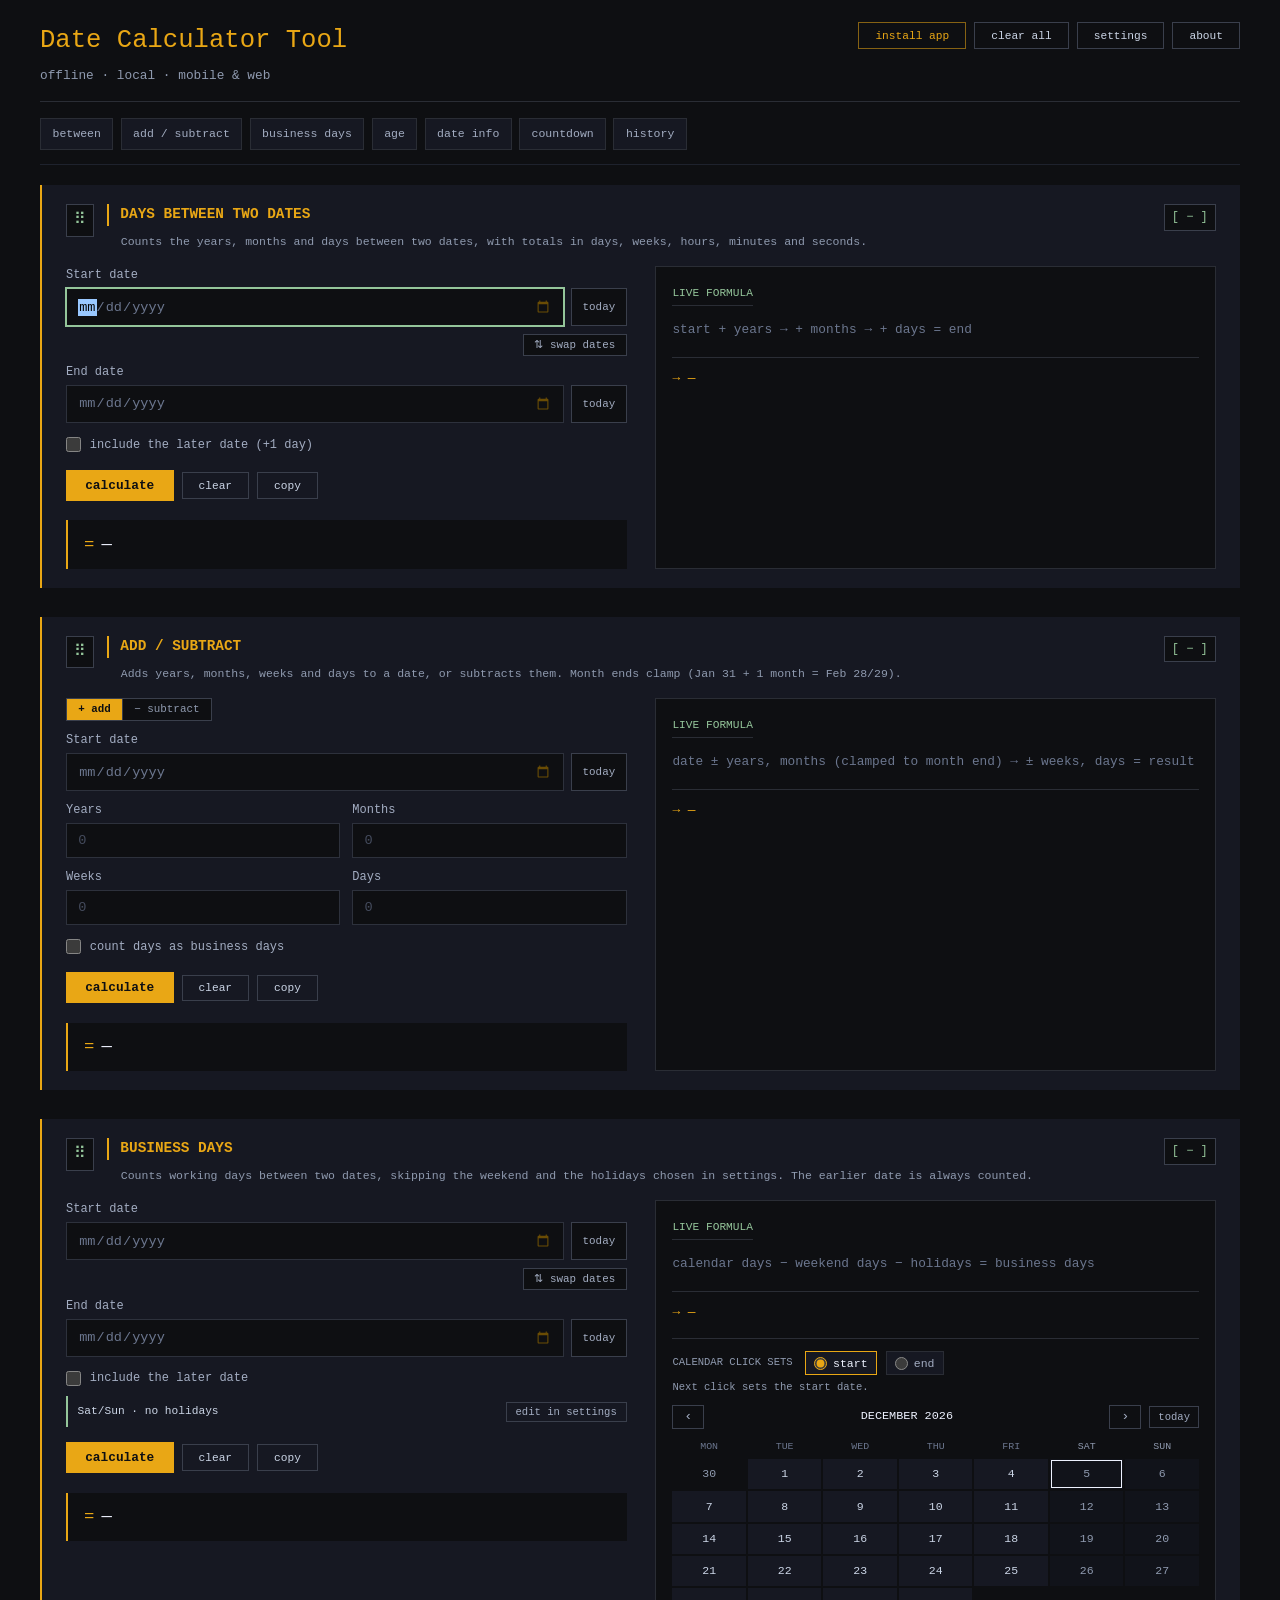
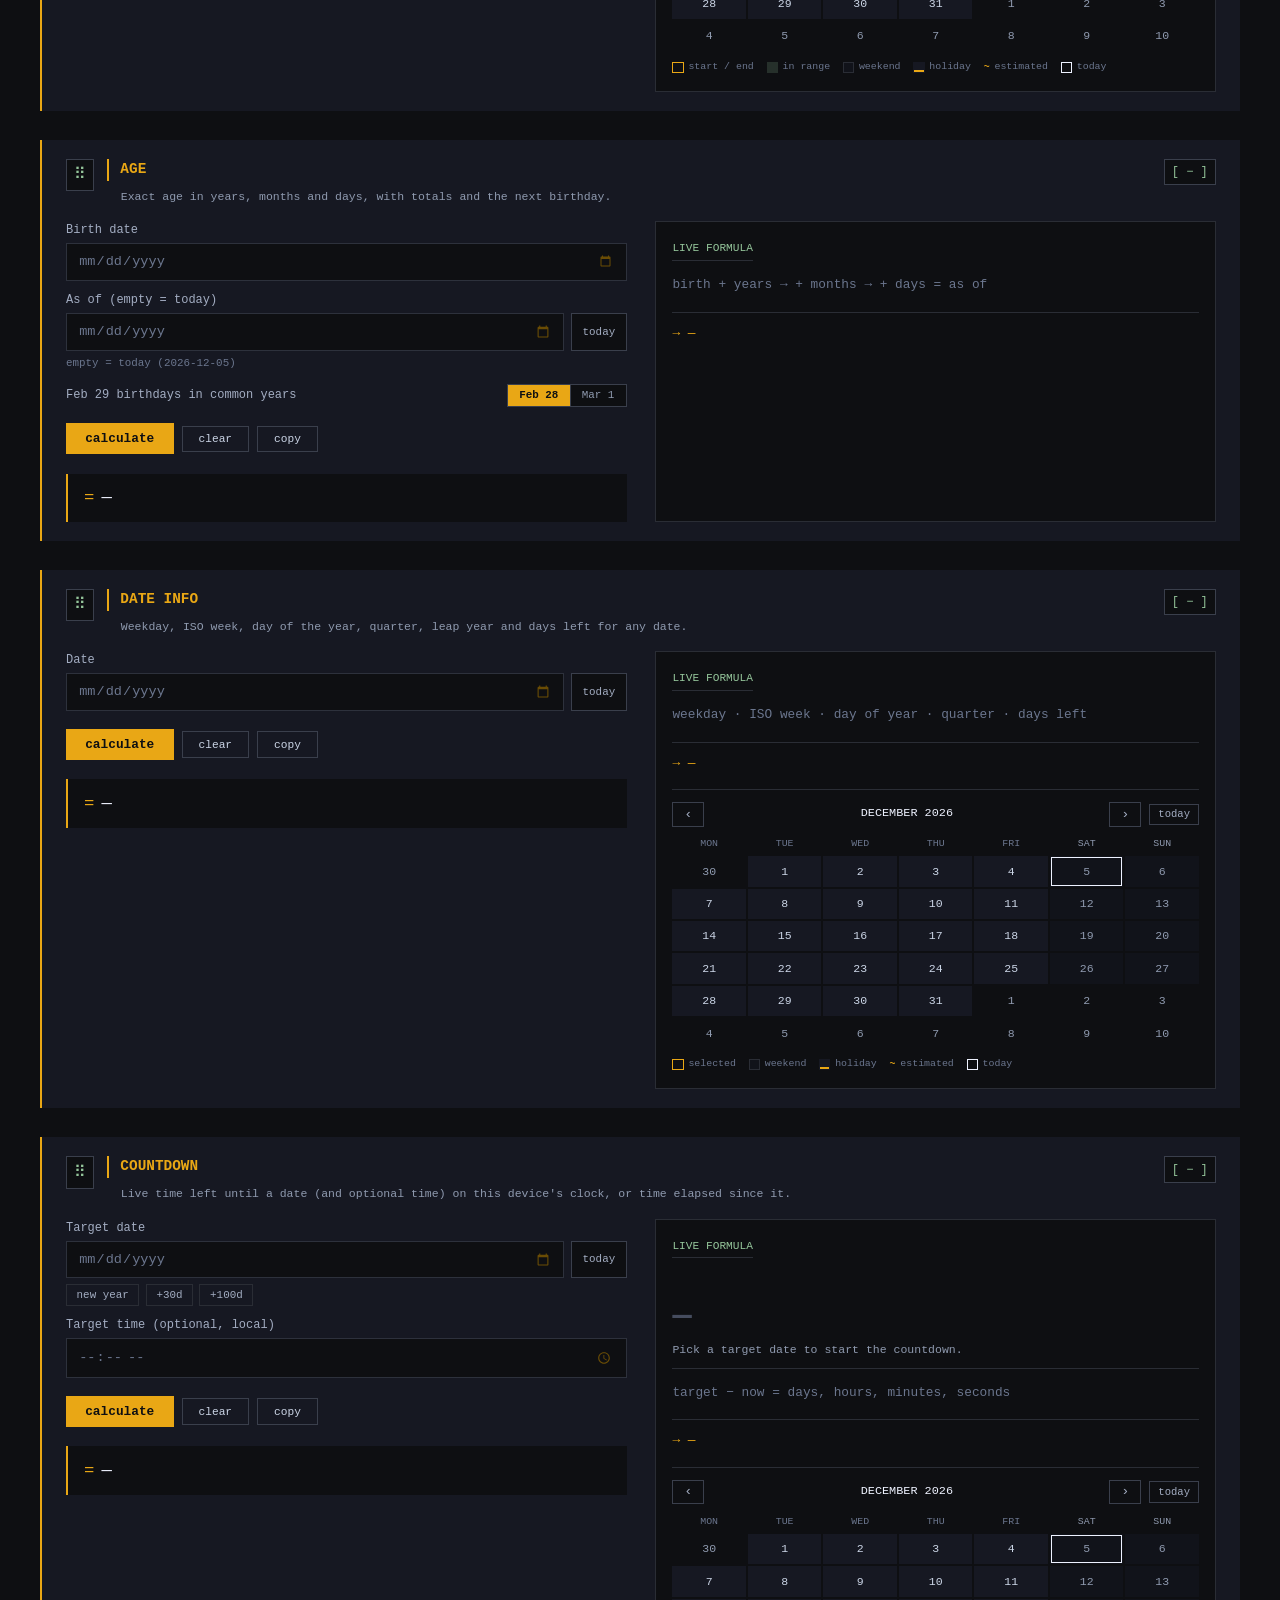
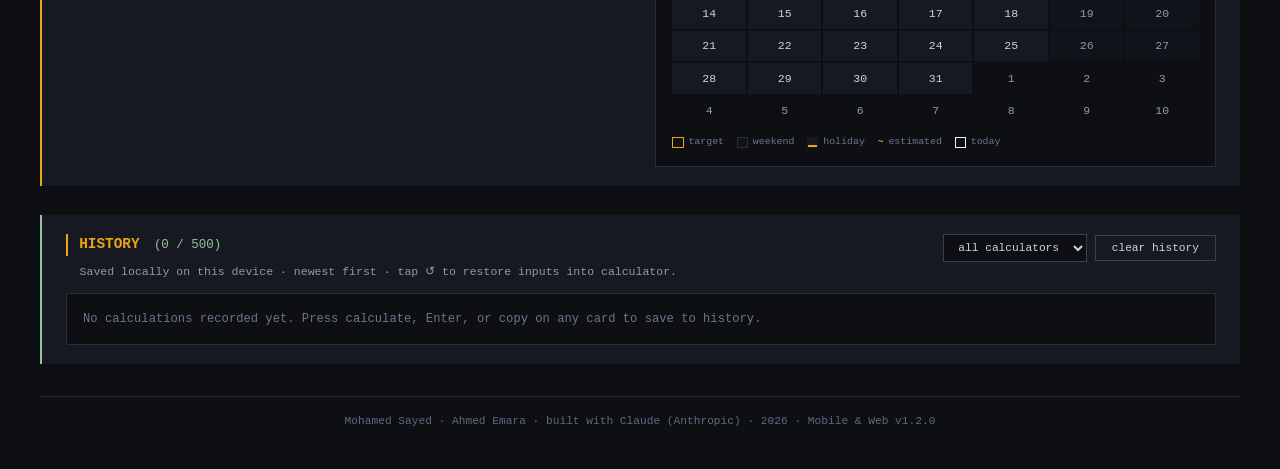
==== commit 605a4076: "Let cards collapse and reorder, and remember the layout (v1.2.0) - Why: The owner wants the Percenta" ====
--- a/mobile/index.html
+++ b/mobile/index.html
@@ -2,7 +2,7 @@
 <html lang="en">
 <head>
   <meta charset="UTF-8">
-  <meta http-equiv="Content-Security-Policy" content="default-src 'none'; style-src 'sha256-4QF67PMwTm0C60lqx4nxCC+SjmRjojqz6xk1qX17bvc='; script-src 'sha256-kD+yoidvATqHILLs4cuoVyMQ3KSPPRpY+LsiIyE8Xck='; worker-src 'self'; child-src 'self'; img-src 'self' data:; manifest-src 'self'; connect-src 'self' https://api.github.com; object-src 'none'; base-uri 'none'; form-action 'none';">
+  <meta http-equiv="Content-Security-Policy" content="default-src 'none'; style-src 'sha256-btVhxZdJo7m0Rreuf9XyFMycrSmpAYF+hU7ws++6afk='; script-src 'sha256-hXB1Yb/hh84x5P/6+2RWG8NAHGyGAS88KON8Zvfegls='; worker-src 'self'; child-src 'self'; img-src 'self' data:; manifest-src 'self'; connect-src 'self' https://api.github.com; object-src 'none'; base-uri 'none'; form-action 'none';">
   <meta name="viewport" content="width=device-width, initial-scale=1.0, viewport-fit=cover">
   <meta name="theme-color" content="#0E0F12">
   <meta name="color-scheme" content="dark">
@@ -1983,6 +1983,139 @@
   }
 }
 
+/* v1.2.0 card layout (plan A8, ported from Percentage Calculator Tool
+   v2.3.0): a header row per card with a drag handle, the heading and a
+   collapse button. Collapse, drag and drop state are classes only. */
+.calc-card-header {
+  display: flex;
+  align-items: flex-start;
+  gap: 0.8rem;
+  margin-bottom: 1rem;
+}
+
+.calc-card-heading {
+  flex: 1;
+  min-width: 0;
+}
+
+.calc-card-heading .section-subtitle {
+  margin-bottom: 0;
+}
+
+.drag-handle,
+.collapse-btn {
+  flex-shrink: 0;
+  background: #0E0F12;
+  border: 1px solid #3a3f4c;
+  border-radius: 0;
+  color: #94C59A;
+  font: inherit;
+  line-height: 1.5;
+  padding: 0.2rem 0.45rem;
+  transition: border-color 0.1s ease, color 0.1s ease;
+}
+
+.drag-handle {
+  touch-action: none;
+  cursor: grab;
+  -webkit-user-select: none;
+  user-select: none;
+}
+
+.drag-handle:active {
+  cursor: grabbing;
+}
+
+.collapse-btn {
+  cursor: pointer;
+  white-space: nowrap;
+  font-size: 0.75rem;
+}
+
+.drag-handle:hover,
+.collapse-btn:hover,
+.drag-handle:focus-visible,
+.collapse-btn:focus-visible {
+  color: #E9A715;
+  border-color: #E9A715;
+  outline: 1px solid #E9A715;
+  outline-offset: 2px;
+}
+
+.calc-section.card-collapsed .calc-card-body {
+  display: none;
+}
+
+/* Collapsed: the title row only, so the card takes almost no scroll space. */
+.calc-section.card-collapsed .calc-card-header {
+  align-items: center;
+  margin-bottom: 0;
+}
+
+.calc-section.card-collapsed .calc-card-heading .section-title {
+  margin-bottom: 0;
+}
+
+.calc-section.card-collapsed .calc-card-heading .section-subtitle {
+  display: none;
+}
+
+.calc-section.card-dragging {
+  opacity: 0.55;
+  border-left-color: #94C59A;
+}
+
+/* The gold drop line before or after the target card. */
+.calc-section.card-drop-before {
+  box-shadow: 0 -3px 0 #E9A715;
+}
+
+.calc-section.card-drop-after {
+  box-shadow: 0 3px 0 #E9A715;
+}
+
+/* The move menu under a card's title row: Move up / Move down / Done, the
+   tap, click and screen-reader alternative to dragging (hidden with the
+   .hidden class). */
+.card-move-menu {
+  display: flex;
+  flex-wrap: wrap;
+  gap: 0.5rem;
+  margin: -0.35rem 0 1rem;
+}
+
+.calc-section.card-collapsed .card-move-menu {
+  margin: 0.6rem 0 0;
+}
+
+.card-move-btn {
+  background: #0E0F12;
+  border: 1px solid #3a3f4c;
+  border-radius: 0;
+  color: #94C59A;
+  cursor: pointer;
+  font: inherit;
+  font-size: 0.8rem;
+  line-height: 1.5;
+  padding: 0.25rem 0.75rem;
+  transition: border-color 0.1s ease, color 0.1s ease;
+}
+
+.card-move-btn:hover,
+.card-move-btn:focus-visible {
+  color: #E9A715;
+  border-color: #E9A715;
+  outline: 1px solid #E9A715;
+  outline-offset: 2px;
+}
+
+/* The Add / Subtract mode toggle sits above the inputs, inside the body. */
+.mode-row {
+  display: flex;
+  flex-wrap: wrap;
+  margin-bottom: 0.65rem;
+}
+
 /* Touch: 44 px targets, 16 px inputs (no iOS zoom) */
 @media (pointer: coarse) {
   .input-row input,
@@ -2024,6 +2157,16 @@
     min-height: 44px;
   }
 
+  .card-move-btn,
+  .drag-handle,
+  .collapse-btn {
+    display: inline-flex;
+    align-items: center;
+    justify-content: center;
+    min-width: 44px;
+    min-height: 44px;
+  }
+
   .mini-cal-cell,
   .weekday-pill span {
     min-height: 44px;
@@ -2093,11 +2236,23 @@
   .mini-cal-cell:focus-visible {
     outline: 2px solid Highlight;
   }
+
+  .calc-section.card-drop-before,
+  .calc-section.card-drop-after {
+    outline: 2px solid Highlight;
+  }
 }
 
 @media (prefers-reduced-motion: reduce) {
   html {
     scroll-behavior: auto;
+  }
+
+  .calc-section,
+  .card-move-btn,
+  .drag-handle,
+  .collapse-btn {
+    transition: none;
   }
 }
 
@@ -2228,12 +2383,46 @@
   outline: none;
 }
 
+/* v1.2.0 card layout (plan A8) on phones. Only the handle has
+   `touch-action: none` (above), so a finger on the handle drags the card
+   while a swipe anywhere else on the card scrolls the page; a long press
+   on the handle never opens the callout or selects text. */
+.drag-handle {
+  -webkit-touch-callout: none;
+}
+
+.calc-card-heading .section-title {
+  overflow-wrap: anywhere;
+}
+
 @media (max-width: 760px) {
   .input-row input,
   .settings-input,
   .history-filter {
     font-size: 16px;
     min-height: 44px;
+  }
+
+  /* 44 x 44 px thumb targets at every phone width, not only on coarse
+     pointers; a collapsed card is a slim title row. */
+  .card-move-btn,
+  .drag-handle,
+  .collapse-btn {
+    display: inline-flex;
+    align-items: center;
+    justify-content: center;
+    min-width: 44px;
+    min-height: 44px;
+  }
+
+  .drag-handle {
+    font-size: 1.05rem;
+  }
+
+  .calc-section.card-collapsed {
+    padding-top: 0.55rem;
+    padding-bottom: 0.55rem;
+    margin-bottom: 1rem;
   }
 
   .input-row input[type="date"],
@@ -2294,6 +2483,10 @@
   .history-readonly-actions .reset-btn {
     flex: 1 1 auto;
   }
+
+  .calc-card-header {
+    gap: 0.5rem;
+  }
 }
 
 @media (max-width: 400px) {
@@ -2301,6 +2494,10 @@
     padding-left: 0.6rem;
     padding-right: 0.6rem;
   }
+}
+.card-move-btn[aria-disabled="true"] {
+  opacity: 0.45;
+  cursor: default;
 }
 </style>
 </head>
@@ -2331,385 +2528,433 @@
   </div>
 
   <nav class="quick-nav" aria-label="Jump to calculator">
-    <a class="quick-link" href="#card-between">between</a>
-    <a class="quick-link" href="#card-add">add / subtract</a>
-    <a class="quick-link" href="#card-business">business days</a>
-    <a class="quick-link" href="#card-age">age</a>
-    <a class="quick-link" href="#card-info">date info</a>
-    <a class="quick-link" href="#card-countdown">countdown</a>
+    <a class="quick-link" href="#card-between" data-calc="between">between</a>
+    <a class="quick-link" href="#card-add" data-calc="add">add / subtract</a>
+    <a class="quick-link" href="#card-business" data-calc="business">business days</a>
+    <a class="quick-link" href="#card-age" data-calc="age">age</a>
+    <a class="quick-link" href="#card-info" data-calc="info">date info</a>
+    <a class="quick-link" href="#card-countdown" data-calc="countdown">countdown</a>
     <a class="quick-link" href="#historySection">history</a>
   </nav>
 
+  <p class="sr-only" id="cardMoveHint">Drag to move this card, or tap or press it for Move up and Move down buttons. Arrow Up and Arrow Down also move it.</p>
+  <div class="sr-only" id="layoutLiveStatus" role="status" aria-live="polite" aria-atomic="true"></div>
+
+  <div class="cards-container" id="cardsContainer">
   <!-- 1. Days Between Two Dates -->
-  <div class="calc-section" id="card-between">
-    <div class="calc-grid">
-      <div class="left-panel">
+  <div class="calc-section" id="card-between" data-calc="between">
+    <div class="calc-card-header">
+      <button class="drag-handle" type="button" aria-label="Move Days Between Two Dates" aria-describedby="cardMoveHint" title="Drag to reorder">⠿</button>
+      <div class="calc-card-heading">
         <div class="section-title" id="betweenTitle">Days Between Two Dates</div>
         <div class="section-subtitle">Counts the years, months and days between two dates, with totals in days, weeks, hours, minutes and seconds.</div>
-
-        <div class="input-row">
-          <label for="betweenStart">Start date</label>
-          <div class="date-row">
-            <input class="date-input date-empty" type="date" id="betweenStart" min="0001-01-01" max="9999-12-31" placeholder="YYYY-MM-DD">
-            <button class="today-btn" id="betweenStartTodayBtn" type="button" data-target="betweenStart" aria-label="Set start date to today">today</button>
+      </div>
+      <button class="collapse-btn" type="button" aria-expanded="true" aria-controls="card-between-body" aria-label="Collapse Days Between Two Dates">[ − ]</button>
+    </div>
+    <div class="calc-card-body" id="card-between-body">
+      <div class="calc-grid">
+        <div class="left-panel">
+          <div class="input-row">
+            <label for="betweenStart">Start date</label>
+            <div class="date-row">
+              <input class="date-input date-empty" type="date" id="betweenStart" min="0001-01-01" max="9999-12-31" placeholder="YYYY-MM-DD">
+              <button class="today-btn" id="betweenStartTodayBtn" type="button" data-target="betweenStart" aria-label="Set start date to today">today</button>
+            </div>
           </div>
-        </div>
-        <div class="swap-row">
-          <button class="swap-btn" id="swapBetweenBtn" type="button" title="Swap start and end dates">⇅ swap dates</button>
-        </div>
-        <div class="input-row">
-          <label for="betweenEnd">End date</label>
-          <div class="date-row">
-            <input class="date-input date-empty" type="date" id="betweenEnd" min="0001-01-01" max="9999-12-31" placeholder="YYYY-MM-DD">
-            <button class="today-btn" id="betweenEndTodayBtn" type="button" data-target="betweenEnd" aria-label="Set end date to today">today</button>
-          </div>
-        </div>
-        <label class="check-row" for="betweenIncludeEnd">
-          <input class="settings-checkbox" type="checkbox" id="betweenIncludeEnd">
-          <span>include the later date (+1 day)</span>
-        </label>
-
-        <div class="button-group">
-          <button class="calc-btn" id="calcBetweenBtn" type="button">calculate</button>
-          <button class="reset-btn" id="resetBetweenBtn" type="button">clear</button>
-          <button class="copy-btn" id="copyBetweenBtn" type="button">copy</button>
-        </div>
-
-        <div class="result" id="betweenResult" role="status" aria-live="polite">—</div>
-      </div>
-
-      <div class="right-panel">
-        <div class="formula-title">live formula</div>
-        <ul class="trace live-formula" id="betweenTrace" aria-label="Days between: calculation steps">
-          <li class="trace-hint">start + years → + months → + days = end</li>
-        </ul>
-        <div class="live-result" id="betweenLiveResult">→ —</div>
-      </div>
-    </div>
-  </div>
-
-  <!-- 2. Add / Subtract -->
-  <div class="calc-section" id="card-add">
-    <div class="calc-grid">
-      <div class="left-panel">
-        <div class="section-title-row">
-          <div class="section-title" id="addTitle">Add / Subtract</div>
-          <div class="mode-toggle" role="group" aria-label="Add or subtract">
-            <button class="mode-btn active" id="addModeAddBtn" data-mode="add" type="button" aria-pressed="true">+ add</button>
-            <button class="mode-btn" id="addModeSubtractBtn" data-mode="subtract" type="button" aria-pressed="false">− subtract</button>
-          </div>
-        </div>
-        <div class="section-subtitle" id="addSubtitle">Adds years, months, weeks and days to a date, or subtracts them. Month ends clamp (Jan 31 + 1 month = Feb 28/29).</div>
-
-        <div class="input-row">
-          <label for="addStart">Start date</label>
-          <div class="date-row">
-            <input class="date-input date-empty" type="date" id="addStart" min="0001-01-01" max="9999-12-31" placeholder="YYYY-MM-DD">
-            <button class="today-btn" id="addStartTodayBtn" type="button" data-target="addStart" aria-label="Set start date to today">today</button>
-          </div>
-        </div>
-
-        <div class="amount-grid">
-          <div class="input-row">
-            <label for="addYears" id="addYearsLabel">Years</label>
-            <input type="text" inputmode="numeric" id="addYears" placeholder="0" autocomplete="off" spellcheck="false" maxlength="16">
+          <div class="swap-row">
+            <button class="swap-btn" id="swapBetweenBtn" type="button" title="Swap start and end dates">⇅ swap dates</button>
           </div>
           <div class="input-row">
-            <label for="addMonths" id="addMonthsLabel">Months</label>
-            <input type="text" inputmode="numeric" id="addMonths" placeholder="0" autocomplete="off" spellcheck="false" maxlength="16">
+            <label for="betweenEnd">End date</label>
+            <div class="date-row">
+              <input class="date-input date-empty" type="date" id="betweenEnd" min="0001-01-01" max="9999-12-31" placeholder="YYYY-MM-DD">
+              <button class="today-btn" id="betweenEndTodayBtn" type="button" data-target="betweenEnd" aria-label="Set end date to today">today</button>
+            </div>
           </div>
-          <div class="input-row">
-            <label for="addWeeks" id="addWeeksLabel">Weeks</label>
-            <input type="text" inputmode="numeric" id="addWeeks" placeholder="0" autocomplete="off" spellcheck="false" maxlength="16">
+          <label class="check-row" for="betweenIncludeEnd">
+            <input class="settings-checkbox" type="checkbox" id="betweenIncludeEnd">
+            <span>include the later date (+1 day)</span>
+          </label>
+
+          <div class="button-group">
+            <button class="calc-btn" id="calcBetweenBtn" type="button">calculate</button>
+            <button class="reset-btn" id="resetBetweenBtn" type="button">clear</button>
+            <button class="copy-btn" id="copyBetweenBtn" type="button">copy</button>
           </div>
-          <div class="input-row">
-            <label for="addDays" id="addDaysLabel">Days</label>
-            <input type="text" inputmode="numeric" id="addDays" placeholder="0" autocomplete="off" spellcheck="false" maxlength="16">
-          </div>
+
+          <div class="result" id="betweenResult" role="status" aria-live="polite">—</div>
         </div>
 
-        <label class="check-row" for="addBusiness">
-          <input class="settings-checkbox" type="checkbox" id="addBusiness" aria-describedby="addBusinessNote">
-          <span>count days as business days</span>
-        </label>
-        <div class="business-note hidden" id="addBusinessNote">Years and months step on the calendar first; then weeks count as business weeks (weeks × working days per week), then business days.</div>
-        <div class="calendar-summary hidden" id="addCalendarSummary">
-          <span class="calendar-summary-text" id="addCalendarSummaryText">Sat/Sun · no holidays</span>
-          <button class="link-btn" id="addCalendarEditBtn" type="button">edit in settings</button>
-        </div>
-
-        <div class="button-group">
-          <button class="calc-btn" id="calcAddBtn" type="button">calculate</button>
-          <button class="reset-btn" id="resetAddBtn" type="button">clear</button>
-          <button class="copy-btn" id="copyAddBtn" type="button">copy</button>
-        </div>
-
-        <div class="result" id="addResult" role="status" aria-live="polite">—</div>
-      </div>
-
-      <div class="right-panel">
-        <div class="formula-title">live formula</div>
-        <ul class="trace live-formula" id="addTrace" aria-label="Add or subtract: calculation steps">
-          <li class="trace-hint">date ± years, months (clamped to month end) → ± weeks, days = result</li>
-        </ul>
-        <div class="live-result" id="addLiveResult">→ —</div>
-      </div>
-    </div>
-  </div>
-
-  <!-- 3. Business Days -->
-  <div class="calc-section" id="card-business">
-    <div class="calc-grid">
-      <div class="left-panel">
-        <div class="section-title" id="bizTitle">Business Days</div>
-        <div class="section-subtitle">Counts working days between two dates, skipping the weekend and the holidays chosen in settings. The earlier date is always counted.</div>
-
-        <div class="input-row">
-          <label for="bizStart">Start date</label>
-          <div class="date-row">
-            <input class="date-input date-empty" type="date" id="bizStart" min="0001-01-01" max="9999-12-31" placeholder="YYYY-MM-DD">
-            <button class="today-btn" id="bizStartTodayBtn" type="button" data-target="bizStart" aria-label="Set start date to today">today</button>
-          </div>
-        </div>
-        <div class="swap-row">
-          <button class="swap-btn" id="swapBizBtn" type="button" title="Swap start and end dates">⇅ swap dates</button>
-        </div>
-        <div class="input-row">
-          <label for="bizEnd">End date</label>
-          <div class="date-row">
-            <input class="date-input date-empty" type="date" id="bizEnd" min="0001-01-01" max="9999-12-31" placeholder="YYYY-MM-DD">
-            <button class="today-btn" id="bizEndTodayBtn" type="button" data-target="bizEnd" aria-label="Set end date to today">today</button>
-          </div>
-        </div>
-        <label class="check-row" for="bizIncludeEnd">
-          <input class="settings-checkbox" type="checkbox" id="bizIncludeEnd">
-          <span>include the later date</span>
-        </label>
-        <div class="calendar-summary" id="bizCalendarSummary">
-          <span class="calendar-summary-text" id="bizCalendarSummaryText">Sat/Sun · no holidays</span>
-          <button class="link-btn" id="bizCalendarEditBtn" type="button">edit in settings</button>
-        </div>
-
-        <div class="button-group">
-          <button class="calc-btn" id="calcBizBtn" type="button">calculate</button>
-          <button class="reset-btn" id="resetBizBtn" type="button">clear</button>
-          <button class="copy-btn" id="copyBizBtn" type="button">copy</button>
-        </div>
-
-        <div class="result" id="bizResult" role="status" aria-live="polite">—</div>
-      </div>
-
-      <div class="right-panel">
-        <div class="formula-title">live formula</div>
-        <ul class="trace live-formula" id="bizTrace" aria-label="Business days: calculation steps">
-          <li class="trace-hint">calendar days − weekend days − holidays = business days</li>
-        </ul>
-        <div class="live-result" id="bizLiveResult">→ —</div>
-
-        <div class="mini-cal" id="bizCal">
-          <fieldset class="cal-pick" id="bizCalPick">
-            <legend class="cal-pick-legend">Calendar click sets</legend>
-            <label class="cal-pick-opt" for="bizPickStart"><input type="radio" name="bizPick" id="bizPickStart" value="start" checked><span>start</span></label>
-            <label class="cal-pick-opt" for="bizPickEnd"><input type="radio" name="bizPick" id="bizPickEnd" value="end"><span>end</span></label>
-          </fieldset>
-          <div class="cal-pick-hint" id="bizCalHint" role="status" aria-live="polite">Next click sets the start date.</div>
-          <div class="mini-cal-head">
-            <button class="mini-cal-nav" id="bizCalPrevBtn" type="button" aria-label="Previous month" aria-controls="bizCalGrid">‹</button>
-            <div class="mini-cal-title" id="bizCalTitle" aria-live="polite">—</div>
-            <button class="mini-cal-nav" id="bizCalNextBtn" type="button" aria-label="Next month" aria-controls="bizCalGrid">›</button>
-            <button class="mini-cal-nav mini-cal-today" id="bizCalTodayBtn" type="button" aria-label="today, show the current month" aria-controls="bizCalGrid">today</button>
-          </div>
-          <div class="mini-cal-weekdays" id="bizCalWeekdays" aria-hidden="true">
-            <span class="mini-cal-dow">Mon</span><span class="mini-cal-dow">Tue</span><span class="mini-cal-dow">Wed</span><span class="mini-cal-dow">Thu</span><span class="mini-cal-dow">Fri</span><span class="mini-cal-dow weekend">Sat</span><span class="mini-cal-dow weekend">Sun</span>
-          </div>
-          <div class="mini-cal-grid" id="bizCalGrid" role="group" aria-labelledby="bizCalTitle"></div>
-          <div class="mini-cal-legend" aria-hidden="true">
-            <span class="legend-item"><span class="legend-swatch swatch-endpoint"></span>start / end</span>
-            <span class="legend-item"><span class="legend-swatch swatch-range"></span>in range</span>
-            <span class="legend-item"><span class="legend-swatch swatch-weekend"></span>weekend</span>
-            <span class="legend-item"><span class="legend-swatch swatch-holiday"></span>holiday</span>
-            <span class="legend-item"><span class="legend-mark">~</span>estimated</span>
-            <span class="legend-item"><span class="legend-swatch swatch-today"></span>today</span>
-          </div>
-        </div>
-
-        <div class="holiday-hits hidden" id="bizHolidayHits">
-          <div class="holiday-hits-title">holidays in range</div>
-          <ul class="holiday-hit-list" id="bizHolidayList" aria-label="Holidays in range"></ul>
-          <div class="holiday-hit-more hidden" id="bizHolidayMore"></div>
+        <div class="right-panel">
+          <div class="formula-title">live formula</div>
+          <ul class="trace live-formula" id="betweenTrace" aria-label="Days between: calculation steps">
+            <li class="trace-hint">start + years → + months → + days = end</li>
+          </ul>
+          <div class="live-result" id="betweenLiveResult">→ —</div>
         </div>
       </div>
     </div>
   </div>
 
-  <!-- 4. Age -->
-  <div class="calc-section" id="card-age">
-    <div class="calc-grid">
-      <div class="left-panel">
-        <div class="section-title" id="ageTitle">Age</div>
-        <div class="section-subtitle">Exact age in years, months and days, with totals and the next birthday.</div>
-
-        <div class="input-row">
-          <label for="ageBirth">Birth date</label>
-          <input class="date-input date-empty" type="date" id="ageBirth" min="0001-01-01" max="9999-12-31" placeholder="YYYY-MM-DD">
+  <!-- 2. Add / Subtract -->
+  <div class="calc-section" id="card-add" data-calc="add">
+    <div class="calc-card-header">
+      <button class="drag-handle" type="button" aria-label="Move Add / Subtract" aria-describedby="cardMoveHint" title="Drag to reorder">⠿</button>
+      <div class="calc-card-heading">
+        <div class="section-title" id="addTitle">Add / Subtract</div>
+        <div class="section-subtitle" id="addSubtitle">Adds years, months, weeks and days to a date, or subtracts them. Month ends clamp (Jan 31 + 1 month = Feb 28/29).</div>
+      </div>
+      <button class="collapse-btn" type="button" aria-expanded="true" aria-controls="card-add-body" aria-label="Collapse Add / Subtract">[ − ]</button>
+    </div>
+    <div class="calc-card-body" id="card-add-body">
+      <div class="calc-grid">
+        <div class="left-panel">
+          <div class="mode-row">
+            <div class="mode-toggle" role="group" aria-label="Add or subtract">
+              <button class="mode-btn active" id="addModeAddBtn" data-mode="add" type="button" aria-pressed="true">+ add</button>
+              <button class="mode-btn" id="addModeSubtractBtn" data-mode="subtract" type="button" aria-pressed="false">− subtract</button>
+            </div>
+          </div>
+
+          <div class="input-row">
+            <label for="addStart">Start date</label>
+            <div class="date-row">
+              <input class="date-input date-empty" type="date" id="addStart" min="0001-01-01" max="9999-12-31" placeholder="YYYY-MM-DD">
+              <button class="today-btn" id="addStartTodayBtn" type="button" data-target="addStart" aria-label="Set start date to today">today</button>
+            </div>
+          </div>
+
+          <div class="amount-grid">
+            <div class="input-row">
+              <label for="addYears" id="addYearsLabel">Years</label>
+              <input type="text" inputmode="numeric" id="addYears" placeholder="0" autocomplete="off" spellcheck="false" maxlength="16">
+            </div>
+            <div class="input-row">
+              <label for="addMonths" id="addMonthsLabel">Months</label>
+              <input type="text" inputmode="numeric" id="addMonths" placeholder="0" autocomplete="off" spellcheck="false" maxlength="16">
+            </div>
+            <div class="input-row">
+              <label for="addWeeks" id="addWeeksLabel">Weeks</label>
+              <input type="text" inputmode="numeric" id="addWeeks" placeholder="0" autocomplete="off" spellcheck="false" maxlength="16">
+            </div>
+            <div class="input-row">
+              <label for="addDays" id="addDaysLabel">Days</label>
+              <input type="text" inputmode="numeric" id="addDays" placeholder="0" autocomplete="off" spellcheck="false" maxlength="16">
+            </div>
+          </div>
+
+          <label class="check-row" for="addBusiness">
+            <input class="settings-checkbox" type="checkbox" id="addBusiness" aria-describedby="addBusinessNote">
+            <span>count days as business days</span>
+          </label>
+          <div class="business-note hidden" id="addBusinessNote">Years and months step on the calendar first; then weeks count as business weeks (weeks × working days per week), then business days.</div>
+          <div class="calendar-summary hidden" id="addCalendarSummary">
+            <span class="calendar-summary-text" id="addCalendarSummaryText">Sat/Sun · no holidays</span>
+            <button class="link-btn" id="addCalendarEditBtn" type="button">edit in settings</button>
+          </div>
+
+          <div class="button-group">
+            <button class="calc-btn" id="calcAddBtn" type="button">calculate</button>
+            <button class="reset-btn" id="resetAddBtn" type="button">clear</button>
+            <button class="copy-btn" id="copyAddBtn" type="button">copy</button>
+          </div>
+
+          <div class="result" id="addResult" role="status" aria-live="polite">—</div>
         </div>
-        <div class="input-row">
-          <label for="ageAsOf">As of (empty = today)</label>
-          <div class="date-row">
-            <input class="date-input date-empty" type="date" id="ageAsOf" min="0001-01-01" max="9999-12-31" placeholder="YYYY-MM-DD" aria-describedby="ageAsOfHint">
-            <button class="today-btn" id="ageAsOfTodayBtn" type="button" data-target="ageAsOf" aria-label="Set as-of date to today">today</button>
-          </div>
-          <div class="field-hint" id="ageAsOfHint">empty = today</div>
+
+        <div class="right-panel">
+          <div class="formula-title">live formula</div>
+          <ul class="trace live-formula" id="addTrace" aria-label="Add or subtract: calculation steps">
+            <li class="trace-hint">date ± years, months (clamped to month end) → ± weeks, days = result</li>
+          </ul>
+          <div class="live-result" id="addLiveResult">→ —</div>
         </div>
-        <div class="toggle-row">
-          <span class="toggle-row-label" id="ageLeapLabel">Feb 29 birthdays in common years</span>
-          <div class="mode-toggle" role="group" aria-labelledby="ageLeapLabel">
-            <button class="mode-btn active" id="ageLeapFeb28Btn" data-rule="feb28" type="button" aria-pressed="true">Feb 28</button>
-            <button class="mode-btn" id="ageLeapMar1Btn" data-rule="mar1" type="button" aria-pressed="false">Mar 1</button>
-          </div>
-        </div>
-
-        <div class="button-group">
-          <button class="calc-btn" id="calcAgeBtn" type="button">calculate</button>
-          <button class="reset-btn" id="resetAgeBtn" type="button">clear</button>
-          <button class="copy-btn" id="copyAgeBtn" type="button">copy</button>
-        </div>
-
-        <div class="result" id="ageResult" role="status" aria-live="polite">—</div>
-      </div>
-
-      <div class="right-panel">
-        <div class="formula-title">live formula</div>
-        <ul class="trace live-formula" id="ageTrace" aria-label="Age: calculation steps">
-          <li class="trace-hint">birth + years → + months → + days = as of</li>
-        </ul>
-        <div class="live-result" id="ageLiveResult">→ —</div>
       </div>
     </div>
   </div>
 
-  <!-- 5. Date Info -->
-  <div class="calc-section" id="card-info">
-    <div class="calc-grid">
-      <div class="left-panel">
-        <div class="section-title" id="infoTitle">Date Info</div>
-        <div class="section-subtitle">Weekday, ISO week, day of the year, quarter, leap year and days left for any date.</div>
-
-        <div class="input-row">
-          <label for="infoDate">Date</label>
-          <div class="date-row">
-            <input class="date-input date-empty" type="date" id="infoDate" min="0001-01-01" max="9999-12-31" placeholder="YYYY-MM-DD">
-            <button class="today-btn" id="infoDateTodayBtn" type="button" data-target="infoDate" aria-label="Set date to today">today</button>
+  <!-- 3. Business Days -->
+  <div class="calc-section" id="card-business" data-calc="business">
+    <div class="calc-card-header">
+      <button class="drag-handle" type="button" aria-label="Move Business Days" aria-describedby="cardMoveHint" title="Drag to reorder">⠿</button>
+      <div class="calc-card-heading">
+        <div class="section-title" id="bizTitle">Business Days</div>
+        <div class="section-subtitle">Counts working days between two dates, skipping the weekend and the holidays chosen in settings. The earlier date is always counted.</div>
+      </div>
+      <button class="collapse-btn" type="button" aria-expanded="true" aria-controls="card-business-body" aria-label="Collapse Business Days">[ − ]</button>
+    </div>
+    <div class="calc-card-body" id="card-business-body">
+      <div class="calc-grid">
+        <div class="left-panel">
+          <div class="input-row">
+            <label for="bizStart">Start date</label>
+            <div class="date-row">
+              <input class="date-input date-empty" type="date" id="bizStart" min="0001-01-01" max="9999-12-31" placeholder="YYYY-MM-DD">
+              <button class="today-btn" id="bizStartTodayBtn" type="button" data-target="bizStart" aria-label="Set start date to today">today</button>
+            </div>
           </div>
+          <div class="swap-row">
+            <button class="swap-btn" id="swapBizBtn" type="button" title="Swap start and end dates">⇅ swap dates</button>
+          </div>
+          <div class="input-row">
+            <label for="bizEnd">End date</label>
+            <div class="date-row">
+              <input class="date-input date-empty" type="date" id="bizEnd" min="0001-01-01" max="9999-12-31" placeholder="YYYY-MM-DD">
+              <button class="today-btn" id="bizEndTodayBtn" type="button" data-target="bizEnd" aria-label="Set end date to today">today</button>
+            </div>
+          </div>
+          <label class="check-row" for="bizIncludeEnd">
+            <input class="settings-checkbox" type="checkbox" id="bizIncludeEnd">
+            <span>include the later date</span>
+          </label>
+          <div class="calendar-summary" id="bizCalendarSummary">
+            <span class="calendar-summary-text" id="bizCalendarSummaryText">Sat/Sun · no holidays</span>
+            <button class="link-btn" id="bizCalendarEditBtn" type="button">edit in settings</button>
+          </div>
+
+          <div class="button-group">
+            <button class="calc-btn" id="calcBizBtn" type="button">calculate</button>
+            <button class="reset-btn" id="resetBizBtn" type="button">clear</button>
+            <button class="copy-btn" id="copyBizBtn" type="button">copy</button>
+          </div>
+
+          <div class="result" id="bizResult" role="status" aria-live="polite">—</div>
         </div>
 
-        <div class="button-group">
-          <button class="calc-btn" id="calcInfoBtn" type="button">calculate</button>
-          <button class="reset-btn" id="resetInfoBtn" type="button">clear</button>
-          <button class="copy-btn" id="copyInfoBtn" type="button">copy</button>
-        </div>
-
-        <div class="result" id="infoResult" role="status" aria-live="polite">—</div>
-      </div>
-
-      <div class="right-panel">
-        <div class="formula-title">live formula</div>
-        <ul class="trace live-formula" id="infoTrace" aria-label="Date info: calculation steps">
-          <li class="trace-hint">weekday · ISO week · day of year · quarter · days left</li>
-        </ul>
-        <div class="live-result" id="infoLiveResult">→ —</div>
-
-        <div class="mini-cal" id="infoCal">
-          <div class="mini-cal-head">
-            <button class="mini-cal-nav" id="infoCalPrevBtn" type="button" aria-label="Previous month" aria-controls="infoCalGrid">‹</button>
-            <div class="mini-cal-title" id="infoCalTitle" aria-live="polite">—</div>
-            <button class="mini-cal-nav" id="infoCalNextBtn" type="button" aria-label="Next month" aria-controls="infoCalGrid">›</button>
-            <button class="mini-cal-nav mini-cal-today" id="infoCalTodayBtn" type="button" aria-label="today, show the current month" aria-controls="infoCalGrid">today</button>
+        <div class="right-panel">
+          <div class="formula-title">live formula</div>
+          <ul class="trace live-formula" id="bizTrace" aria-label="Business days: calculation steps">
+            <li class="trace-hint">calendar days − weekend days − holidays = business days</li>
+          </ul>
+          <div class="live-result" id="bizLiveResult">→ —</div>
+
+          <div class="mini-cal" id="bizCal">
+            <fieldset class="cal-pick" id="bizCalPick">
+              <legend class="cal-pick-legend">Calendar click sets</legend>
+              <label class="cal-pick-opt" for="bizPickStart"><input type="radio" name="bizPick" id="bizPickStart" value="start" checked><span>start</span></label>
+              <label class="cal-pick-opt" for="bizPickEnd"><input type="radio" name="bizPick" id="bizPickEnd" value="end"><span>end</span></label>
+            </fieldset>
+            <div class="cal-pick-hint" id="bizCalHint" role="status" aria-live="polite">Next click sets the start date.</div>
+            <div class="mini-cal-head">
+              <button class="mini-cal-nav" id="bizCalPrevBtn" type="button" aria-label="Previous month" aria-controls="bizCalGrid">‹</button>
+              <div class="mini-cal-title" id="bizCalTitle" aria-live="polite">—</div>
+              <button class="mini-cal-nav" id="bizCalNextBtn" type="button" aria-label="Next month" aria-controls="bizCalGrid">›</button>
+              <button class="mini-cal-nav mini-cal-today" id="bizCalTodayBtn" type="button" aria-label="today, show the current month" aria-controls="bizCalGrid">today</button>
+            </div>
+            <div class="mini-cal-weekdays" id="bizCalWeekdays" aria-hidden="true">
+              <span class="mini-cal-dow">Mon</span><span class="mini-cal-dow">Tue</span><span class="mini-cal-dow">Wed</span><span class="mini-cal-dow">Thu</span><span class="mini-cal-dow">Fri</span><span class="mini-cal-dow weekend">Sat</span><span class="mini-cal-dow weekend">Sun</span>
+            </div>
+            <div class="mini-cal-grid" id="bizCalGrid" role="group" aria-labelledby="bizCalTitle"></div>
+            <div class="mini-cal-legend" aria-hidden="true">
+              <span class="legend-item"><span class="legend-swatch swatch-endpoint"></span>start / end</span>
+              <span class="legend-item"><span class="legend-swatch swatch-range"></span>in range</span>
+              <span class="legend-item"><span class="legend-swatch swatch-weekend"></span>weekend</span>
+              <span class="legend-item"><span class="legend-swatch swatch-holiday"></span>holiday</span>
+              <span class="legend-item"><span class="legend-mark">~</span>estimated</span>
+              <span class="legend-item"><span class="legend-swatch swatch-today"></span>today</span>
+            </div>
           </div>
-          <div class="mini-cal-weekdays" id="infoCalWeekdays" aria-hidden="true">
-            <span class="mini-cal-dow">Mon</span><span class="mini-cal-dow">Tue</span><span class="mini-cal-dow">Wed</span><span class="mini-cal-dow">Thu</span><span class="mini-cal-dow">Fri</span><span class="mini-cal-dow weekend">Sat</span><span class="mini-cal-dow weekend">Sun</span>
-          </div>
-          <div class="mini-cal-grid" id="infoCalGrid" role="group" aria-labelledby="infoCalTitle"></div>
-          <div class="mini-cal-legend" aria-hidden="true">
-            <span class="legend-item"><span class="legend-swatch swatch-endpoint"></span>selected</span>
-            <span class="legend-item"><span class="legend-swatch swatch-weekend"></span>weekend</span>
-            <span class="legend-item"><span class="legend-swatch swatch-holiday"></span>holiday</span>
-            <span class="legend-item"><span class="legend-mark">~</span>estimated</span>
-            <span class="legend-item"><span class="legend-swatch swatch-today"></span>today</span>
+
+          <div class="holiday-hits hidden" id="bizHolidayHits">
+            <div class="holiday-hits-title">holidays in range</div>
+            <ul class="holiday-hit-list" id="bizHolidayList" aria-label="Holidays in range"></ul>
+            <div class="holiday-hit-more hidden" id="bizHolidayMore"></div>
           </div>
         </div>
       </div>
     </div>
   </div>
 
-  <!-- 6. Countdown -->
-  <div class="calc-section" id="card-countdown">
-    <div class="calc-grid">
-      <div class="left-panel">
-        <div class="section-title" id="cdTitle">Countdown</div>
-        <div class="section-subtitle">Live time left until a date (and optional time) on this device's clock, or time elapsed since it.</div>
-
-        <div class="input-row">
-          <label for="cdTarget">Target date</label>
-          <div class="date-row">
-            <input class="date-input date-empty" type="date" id="cdTarget" min="0001-01-01" max="9999-12-31" placeholder="YYYY-MM-DD">
-            <button class="today-btn" id="cdTargetTodayBtn" type="button" data-target="cdTarget" aria-label="Set target date to today">today</button>
+  <!-- 4. Age -->
+  <div class="calc-section" id="card-age" data-calc="age">
+    <div class="calc-card-header">
+      <button class="drag-handle" type="button" aria-label="Move Age" aria-describedby="cardMoveHint" title="Drag to reorder">⠿</button>
+      <div class="calc-card-heading">
+        <div class="section-title" id="ageTitle">Age</div>
+        <div class="section-subtitle">Exact age in years, months and days, with totals and the next birthday.</div>
+      </div>
+      <button class="collapse-btn" type="button" aria-expanded="true" aria-controls="card-age-body" aria-label="Collapse Age">[ − ]</button>
+    </div>
+    <div class="calc-card-body" id="card-age-body">
+      <div class="calc-grid">
+        <div class="left-panel">
+          <div class="input-row">
+            <label for="ageBirth">Birth date</label>
+            <input class="date-input date-empty" type="date" id="ageBirth" min="0001-01-01" max="9999-12-31" placeholder="YYYY-MM-DD">
           </div>
-          <div class="quick-pills" role="group" aria-label="Quick targets">
-            <button class="quick-pill" id="cdQuickNewYearBtn" data-quick="newYear" type="button">new year</button>
-            <button class="quick-pill" id="cdQuick30Btn" data-quick="plus30" type="button">+30d</button>
-            <button class="quick-pill" id="cdQuick100Btn" data-quick="plus100" type="button">+100d</button>
+          <div class="input-row">
+            <label for="ageAsOf">As of (empty = today)</label>
+            <div class="date-row">
+              <input class="date-input date-empty" type="date" id="ageAsOf" min="0001-01-01" max="9999-12-31" placeholder="YYYY-MM-DD" aria-describedby="ageAsOfHint">
+              <button class="today-btn" id="ageAsOfTodayBtn" type="button" data-target="ageAsOf" aria-label="Set as-of date to today">today</button>
+            </div>
+            <div class="field-hint" id="ageAsOfHint">empty = today</div>
           </div>
+          <div class="toggle-row">
+            <span class="toggle-row-label" id="ageLeapLabel">Feb 29 birthdays in common years</span>
+            <div class="mode-toggle" role="group" aria-labelledby="ageLeapLabel">
+              <button class="mode-btn active" id="ageLeapFeb28Btn" data-rule="feb28" type="button" aria-pressed="true">Feb 28</button>
+              <button class="mode-btn" id="ageLeapMar1Btn" data-rule="mar1" type="button" aria-pressed="false">Mar 1</button>
+            </div>
+          </div>
+
+          <div class="button-group">
+            <button class="calc-btn" id="calcAgeBtn" type="button">calculate</button>
+            <button class="reset-btn" id="resetAgeBtn" type="button">clear</button>
+            <button class="copy-btn" id="copyAgeBtn" type="button">copy</button>
+          </div>
+
+          <div class="result" id="ageResult" role="status" aria-live="polite">—</div>
         </div>
-        <div class="input-row">
-          <label for="cdTime">Target time (optional, local)</label>
-          <input class="date-input date-empty" type="time" id="cdTime" step="60" placeholder="HH:MM">
+
+        <div class="right-panel">
+          <div class="formula-title">live formula</div>
+          <ul class="trace live-formula" id="ageTrace" aria-label="Age: calculation steps">
+            <li class="trace-hint">birth + years → + months → + days = as of</li>
+          </ul>
+          <div class="live-result" id="ageLiveResult">→ —</div>
         </div>
-        <div class="cd-saved-note hidden" id="cdSavedNote">
-          <span class="cd-saved-note-text" id="cdSavedNoteText">Saved on this device. It resumes when you reopen the app.</span>
-          <button class="link-btn" id="cdForgetBtn" type="button" aria-label="Forget the saved countdown">Forget</button>
+      </div>
+    </div>
+  </div>
+
+  <!-- 5. Date Info -->
+  <div class="calc-section" id="card-info" data-calc="info">
+    <div class="calc-card-header">
+      <button class="drag-handle" type="button" aria-label="Move Date Info" aria-describedby="cardMoveHint" title="Drag to reorder">⠿</button>
+      <div class="calc-card-heading">
+        <div class="section-title" id="infoTitle">Date Info</div>
+        <div class="section-subtitle">Weekday, ISO week, day of the year, quarter, leap year and days left for any date.</div>
+      </div>
+      <button class="collapse-btn" type="button" aria-expanded="true" aria-controls="card-info-body" aria-label="Collapse Date Info">[ − ]</button>
+    </div>
+    <div class="calc-card-body" id="card-info-body">
+      <div class="calc-grid">
+        <div class="left-panel">
+          <div class="input-row">
+            <label for="infoDate">Date</label>
+            <div class="date-row">
+              <input class="date-input date-empty" type="date" id="infoDate" min="0001-01-01" max="9999-12-31" placeholder="YYYY-MM-DD">
+              <button class="today-btn" id="infoDateTodayBtn" type="button" data-target="infoDate" aria-label="Set date to today">today</button>
+            </div>
+          </div>
+
+          <div class="button-group">
+            <button class="calc-btn" id="calcInfoBtn" type="button">calculate</button>
+            <button class="reset-btn" id="resetInfoBtn" type="button">clear</button>
+            <button class="copy-btn" id="copyInfoBtn" type="button">copy</button>
+          </div>
+
+          <div class="result" id="infoResult" role="status" aria-live="polite">—</div>
         </div>
 
-        <div class="button-group">
-          <button class="calc-btn" id="calcCdBtn" type="button">calculate</button>
-          <button class="reset-btn" id="resetCdBtn" type="button">clear</button>
-          <button class="copy-btn" id="copyCdBtn" type="button">copy</button>
-        </div>
-
-        <div class="result" id="cdResult" role="status" aria-live="polite">—</div>
-      </div>
-
-      <div class="right-panel">
-        <div class="formula-title">live formula</div>
-        <div class="cd-phase-row"><span class="cd-phase hidden" id="cdPhase" aria-hidden="true"></span></div>
-        <div class="countdown-big" id="cdClock" role="timer" aria-labelledby="cdTitle">—</div>
-        <div class="countdown-status" id="cdStatus" role="status" aria-live="polite">Pick a target date to start the countdown.</div>
-        <ul class="trace live-formula" id="cdTrace" aria-label="Countdown: calculation steps">
-          <li class="trace-hint">target − now = days, hours, minutes, seconds</li>
-        </ul>
-        <div class="live-result" id="cdLiveResult">→ —</div>
-
-        <div class="mini-cal" id="cdCal">
-          <div class="mini-cal-head">
-            <button class="mini-cal-nav" id="cdCalPrevBtn" type="button" aria-label="Previous month" aria-controls="cdCalGrid">‹</button>
-            <div class="mini-cal-title" id="cdCalTitle" aria-live="polite">—</div>
-            <button class="mini-cal-nav" id="cdCalNextBtn" type="button" aria-label="Next month" aria-controls="cdCalGrid">›</button>
-            <button class="mini-cal-nav mini-cal-today" id="cdCalTodayBtn" type="button" aria-label="today, show the current month" aria-controls="cdCalGrid">today</button>
-          </div>
-          <div class="mini-cal-weekdays" id="cdCalWeekdays" aria-hidden="true">
-            <span class="mini-cal-dow">Mon</span><span class="mini-cal-dow">Tue</span><span class="mini-cal-dow">Wed</span><span class="mini-cal-dow">Thu</span><span class="mini-cal-dow">Fri</span><span class="mini-cal-dow weekend">Sat</span><span class="mini-cal-dow weekend">Sun</span>
-          </div>
-          <div class="mini-cal-grid" id="cdCalGrid" role="group" aria-labelledby="cdCalTitle"></div>
-          <div class="mini-cal-legend" aria-hidden="true">
-            <span class="legend-item"><span class="legend-swatch swatch-endpoint"></span>target</span>
-            <span class="legend-item"><span class="legend-swatch swatch-weekend"></span>weekend</span>
-            <span class="legend-item"><span class="legend-swatch swatch-holiday"></span>holiday</span>
-            <span class="legend-item"><span class="legend-mark">~</span>estimated</span>
-            <span class="legend-item"><span class="legend-swatch swatch-today"></span>today</span>
+        <div class="right-panel">
+          <div class="formula-title">live formula</div>
+          <ul class="trace live-formula" id="infoTrace" aria-label="Date info: calculation steps">
+            <li class="trace-hint">weekday · ISO week · day of year · quarter · days left</li>
+          </ul>
+          <div class="live-result" id="infoLiveResult">→ —</div>
+
+          <div class="mini-cal" id="infoCal">
+            <div class="mini-cal-head">
+              <button class="mini-cal-nav" id="infoCalPrevBtn" type="button" aria-label="Previous month" aria-controls="infoCalGrid">‹</button>
+              <div class="mini-cal-title" id="infoCalTitle" aria-live="polite">—</div>
+              <button class="mini-cal-nav" id="infoCalNextBtn" type="button" aria-label="Next month" aria-controls="infoCalGrid">›</button>
+              <button class="mini-cal-nav mini-cal-today" id="infoCalTodayBtn" type="button" aria-label="today, show the current month" aria-controls="infoCalGrid">today</button>
+            </div>
+            <div class="mini-cal-weekdays" id="infoCalWeekdays" aria-hidden="true">
+              <span class="mini-cal-dow">Mon</span><span class="mini-cal-dow">Tue</span><span class="mini-cal-dow">Wed</span><span class="mini-cal-dow">Thu</span><span class="mini-cal-dow">Fri</span><span class="mini-cal-dow weekend">Sat</span><span class="mini-cal-dow weekend">Sun</span>
+            </div>
+            <div class="mini-cal-grid" id="infoCalGrid" role="group" aria-labelledby="infoCalTitle"></div>
+            <div class="mini-cal-legend" aria-hidden="true">
+              <span class="legend-item"><span class="legend-swatch swatch-endpoint"></span>selected</span>
+              <span class="legend-item"><span class="legend-swatch swatch-weekend"></span>weekend</span>
+              <span class="legend-item"><span class="legend-swatch swatch-holiday"></span>holiday</span>
+              <span class="legend-item"><span class="legend-mark">~</span>estimated</span>
+              <span class="legend-item"><span class="legend-swatch swatch-today"></span>today</span>
+            </div>
           </div>
         </div>
       </div>
     </div>
+  </div>
+
+  <!-- 6. Countdown -->
+  <div class="calc-section" id="card-countdown" data-calc="countdown">
+    <div class="calc-card-header">
+      <button class="drag-handle" type="button" aria-label="Move Countdown" aria-describedby="cardMoveHint" title="Drag to reorder">⠿</button>
+      <div class="calc-card-heading">
+        <div class="section-title" id="cdTitle">Countdown</div>
+        <div class="section-subtitle">Live time left until a date (and optional time) on this device's clock, or time elapsed since it.</div>
+      </div>
+      <button class="collapse-btn" type="button" aria-expanded="true" aria-controls="card-countdown-body" aria-label="Collapse Countdown">[ − ]</button>
+    </div>
+    <div class="calc-card-body" id="card-countdown-body">
+      <div class="calc-grid">
+        <div class="left-panel">
+          <div class="input-row">
+            <label for="cdTarget">Target date</label>
+            <div class="date-row">
+              <input class="date-input date-empty" type="date" id="cdTarget" min="0001-01-01" max="9999-12-31" placeholder="YYYY-MM-DD">
+              <button class="today-btn" id="cdTargetTodayBtn" type="button" data-target="cdTarget" aria-label="Set target date to today">today</button>
+            </div>
+            <div class="quick-pills" role="group" aria-label="Quick targets">
+              <button class="quick-pill" id="cdQuickNewYearBtn" data-quick="newYear" type="button">new year</button>
+              <button class="quick-pill" id="cdQuick30Btn" data-quick="plus30" type="button">+30d</button>
+              <button class="quick-pill" id="cdQuick100Btn" data-quick="plus100" type="button">+100d</button>
+            </div>
+          </div>
+          <div class="input-row">
+            <label for="cdTime">Target time (optional, local)</label>
+            <input class="date-input date-empty" type="time" id="cdTime" step="60" placeholder="HH:MM">
+          </div>
+          <div class="cd-saved-note hidden" id="cdSavedNote">
+            <span class="cd-saved-note-text" id="cdSavedNoteText">Saved on this device. It resumes when you reopen the app.</span>
+            <button class="link-btn" id="cdForgetBtn" type="button" aria-label="Forget the saved countdown">Forget</button>
+          </div>
+
+          <div class="button-group">
+            <button class="calc-btn" id="calcCdBtn" type="button">calculate</button>
+            <button class="reset-btn" id="resetCdBtn" type="button">clear</button>
+            <button class="copy-btn" id="copyCdBtn" type="button">copy</button>
+          </div>
+
+          <div class="result" id="cdResult" role="status" aria-live="polite">—</div>
+        </div>
+
+        <div class="right-panel">
+          <div class="formula-title">live formula</div>
+          <div class="cd-phase-row"><span class="cd-phase hidden" id="cdPhase" aria-hidden="true"></span></div>
+          <div class="countdown-big" id="cdClock" role="timer" aria-labelledby="cdTitle">—</div>
+          <div class="countdown-status" id="cdStatus" role="status" aria-live="polite">Pick a target date to start the countdown.</div>
+          <ul class="trace live-formula" id="cdTrace" aria-label="Countdown: calculation steps">
+            <li class="trace-hint">target − now = days, hours, minutes, seconds</li>
+          </ul>
+          <div class="live-result" id="cdLiveResult">→ —</div>
+
+          <div class="mini-cal" id="cdCal">
+            <div class="mini-cal-head">
+              <button class="mini-cal-nav" id="cdCalPrevBtn" type="button" aria-label="Previous month" aria-controls="cdCalGrid">‹</button>
+              <div class="mini-cal-title" id="cdCalTitle" aria-live="polite">—</div>
+              <button class="mini-cal-nav" id="cdCalNextBtn" type="button" aria-label="Next month" aria-controls="cdCalGrid">›</button>
+              <button class="mini-cal-nav mini-cal-today" id="cdCalTodayBtn" type="button" aria-label="today, show the current month" aria-controls="cdCalGrid">today</button>
+            </div>
+            <div class="mini-cal-weekdays" id="cdCalWeekdays" aria-hidden="true">
+              <span class="mini-cal-dow">Mon</span><span class="mini-cal-dow">Tue</span><span class="mini-cal-dow">Wed</span><span class="mini-cal-dow">Thu</span><span class="mini-cal-dow">Fri</span><span class="mini-cal-dow weekend">Sat</span><span class="mini-cal-dow weekend">Sun</span>
+            </div>
+            <div class="mini-cal-grid" id="cdCalGrid" role="group" aria-labelledby="cdCalTitle"></div>
+            <div class="mini-cal-legend" aria-hidden="true">
+              <span class="legend-item"><span class="legend-swatch swatch-endpoint"></span>target</span>
+              <span class="legend-item"><span class="legend-swatch swatch-weekend"></span>weekend</span>
+              <span class="legend-item"><span class="legend-swatch swatch-holiday"></span>holiday</span>
+              <span class="legend-item"><span class="legend-mark">~</span>estimated</span>
+              <span class="legend-item"><span class="legend-swatch swatch-today"></span>today</span>
+            </div>
+          </div>
+        </div>
+      </div>
+    </div>
+  </div>
   </div>
 
   <div class="calc-section history-section" id="historySection">
@@ -2756,7 +3001,7 @@
     </div>
   </div>
 
-  <footer>Mohamed Sayed · Ahmed Emara · built with Claude (Anthropic) · 2026 · <span id="appVersion">Mobile &amp; Web v1.1.0</span></footer>
+  <footer>Mohamed Sayed · Ahmed Emara · built with Claude (Anthropic) · 2026 · <span id="appVersion">Mobile &amp; Web v1.2.0</span></footer>
 </div>
 
 <div class="modal-backdrop hidden" id="aboutModal" role="dialog" aria-modal="true" aria-labelledby="aboutModalTitle">
@@ -2770,7 +3015,7 @@
       <div class="about-icon-badge" aria-hidden="true">31</div>
       <div>
         <div class="about-app-name" id="aboutAppName">Date Calculator Tool</div>
-        <div class="about-version-pill" id="aboutVersionPill">Mobile &amp; Web v1.1.0 · Offline HTML / PWA</div>
+        <div class="about-version-pill" id="aboutVersionPill">Mobile &amp; Web v1.2.0 · Offline HTML / PWA</div>
       </div>
     </div>
 
@@ -2974,6 +3219,14 @@
         </select>
       </div>
       <div class="update-status-text" id="calendarStatusText" role="status" aria-live="polite">Sat/Sun · no holidays</div>
+    </div>
+
+    <div class="about-box">
+      <div class="about-box-title">LAYOUT</div>
+      <div class="settings-actions-row">
+        <button class="utility-btn" id="resetLayoutBtn" type="button">Reset card order &amp; expand all</button>
+      </div>
+      <div class="update-status-text" id="layoutStatusText" role="status" aria-live="polite">Card order and collapsed cards are saved on this device.</div>
     </div>
 
     <div class="modal-footer">
@@ -6345,7 +6598,7 @@
 const HIJRI_YEAR_MIN = 1317;
 const HIJRI_YEAR_MAX = 1626;
 const ROLLOVER_CHECK_MS = 60000;
-const APP_VERSION = "1.1.0";
+const APP_VERSION = "1.2.0";
 const APP_NAME = "Date Calculator Tool";
 const WEB_APP_URL = "https://ciphervaults.github.io/Date-Calculator-Tool/";
 const RELEASE_URL =
@@ -6362,12 +6615,14 @@
 const HISTORY_STORAGE_KEY = "date_tool_history_v1";
 const SETTINGS_STORAGE_KEY = "date_tool_settings_v1";
 const COUNTDOWN_STORAGE_KEY = "date_tool_countdown_v1";
+const LAYOUT_STORAGE_KEY = "date_tool_layout_v1";
 const BACKUP_KEY_SUFFIX = "_bak";
 const HISTORY_LIMIT = 500;
 // The desktop file caps (commands.rs), applied to the stored JSON text.
 const HISTORY_MAX_BYTES = 1024 * 1024;
 const SETTINGS_MAX_BYTES = 64 * 1024;
 const COUNTDOWN_MAX_BYTES = 1024;
+const LAYOUT_MAX_BYTES = 1024;
 const BACKUP_MAX_BYTES = 1024 * 1024;
 const SETTINGS_SCHEMA_VERSION = 1;
 // date_core::api::MAX_REQUEST_BYTES (the desktop's IPC request cap).
@@ -6967,6 +7222,96 @@
   storageRemove(COUNTDOWN_STORAGE_KEY);
 }
 
+// ----- Card layout (layout_load / layout_save / layout_reset, A8)
+
+// commands.rs LayoutState: exactly these keys (deny_unknown_fields), each of
+// the six cards once in cardOrder, and unique valid keys in collapsedCards.
+const LAYOUT_RECORD_KEYS = ["schemaVersion", "cardOrder", "collapsedCards"];
+const LAYOUT_RECORD_CARDS = ["between", "add", "business", "age", "info", "countdown"];
+const LAYOUT_RECORD_SCHEMA_VERSION = 1;
+
+// commands.rs validate_layout_state. Every key is required.
+function parseLayoutRecord(value) {
+  if (!isPlainObject(value) || !hasOnlyKeys(value, LAYOUT_RECORD_KEYS)) return null;
+  if (!LAYOUT_RECORD_KEYS.every((k) => Object.hasOwn(value, k))) return null;
+  if (value.schemaVersion !== LAYOUT_RECORD_SCHEMA_VERSION) return null;
+  const { cardOrder, collapsedCards } = value;
+  if (!Array.isArray(cardOrder) || cardOrder.length !== LAYOUT_RECORD_CARDS.length) return null;
+  if (!cardOrder.every((k) => LAYOUT_RECORD_CARDS.includes(k))) return null;
+  if (new Set(cardOrder).size !== cardOrder.length) return null;
+  if (!Array.isArray(collapsedCards) || collapsedCards.length > LAYOUT_RECORD_CARDS.length) {
+    return null;
+  }
+  if (!collapsedCards.every((k) => LAYOUT_RECORD_CARDS.includes(k))) return null;
+  if (new Set(collapsedCards).size !== collapsedCards.length) return null;
+  return {
+    schemaVersion: LAYOUT_RECORD_SCHEMA_VERSION,
+    cardOrder: [...cardOrder],
+    collapsedCards: [...collapsedCards]
+  };
+}
+
+function storedLayoutIsNewer() {
+  const raw = storageGet(LAYOUT_STORAGE_KEY);
+  if (raw === null || utf8Length(raw) > BACKUP_MAX_BYTES) return false;
+  try {
+    return declaresNewerSchema(JSON.parse(raw), LAYOUT_RECORD_SCHEMA_VERSION);
+  } catch {
+    return false;
+  }
+}
+
+// commands.rs load_layout_from_path, with the countdown's rules:
+// `schemaVersion` is read from the raw value first, and a newer record is
+// ignored and never written or backed up. Anything else invalid (a value
+// over the 1,024-character cap included) is copied once to `_bak` and
+// reported as "corrupt" with no state, so the default layout is used.
+function layoutLoad() {
+  const raw = storageGet(LAYOUT_STORAGE_KEY);
+  if (raw === null) return { state: null, status: "empty" };
+  if (storedLayoutIsNewer()) return { state: null, status: "newer" };
+  let state = null;
+  if (utf8Length(raw) <= LAYOUT_MAX_BYTES) {
+    try {
+      state = parseLayoutRecord(JSON.parse(raw));
+    } catch {
+      state = null;
+    }
+  }
+  if (state) return { state, status: "ok" };
+  backupCorruptValueOnce(LAYOUT_STORAGE_KEY, raw);
+  return { state: null, status: "corrupt" };
+}
+
+function layoutSave(value) {
+  const state = parseLayoutRecord(value);
+  if (!state) throw new Error("invalid layout state");
+  const text = JSON.stringify(state);
+  if (utf8Length(text) > LAYOUT_MAX_BYTES) {
+    throw new Error("serialized layout exceeds max allowed size");
+  }
+  if (storedLayoutIsNewer()) throw new Error("layout_newer_schema");
+  const previousText = memoryStore.has(LAYOUT_STORAGE_KEY)
+    ? memoryStore.get(LAYOUT_STORAGE_KEY)
+    : null;
+  if (!storageSet(LAYOUT_STORAGE_KEY, text)) {
+    if (previousText === null) memoryStore.delete(LAYOUT_STORAGE_KEY);
+    else memoryStore.set(LAYOUT_STORAGE_KEY, previousText);
+    throw new Error("Failed to save the card layout on this device.");
+  }
+}
+
+// Settings → Layout → "Reset card order & expand all": writes the default
+// record (the plan A8 order, every card expanded), refused like a save when
+// a newer-version record is stored.
+function layoutReset() {
+  layoutSave({
+    schemaVersion: LAYOUT_RECORD_SCHEMA_VERSION,
+    cardOrder: [...LAYOUT_RECORD_CARDS],
+    collapsedCards: []
+  });
+}
+
 // ----- Settings (get_settings / set_settings)
 
 let storedSettings = null;
@@ -7087,7 +7432,7 @@
 }
 
 // ---------------------------------------------------------------------------
-// Shared UI text (v1.1.0). mobile/index.html carries a byte-identical copy of
+// Shared UI text (v1.2.0). mobile/index.html carries a byte-identical copy of
 // this table (cross-surface-text): change both together.
 // ---------------------------------------------------------------------------
 
@@ -7120,7 +7465,39 @@
   historyReasonTooLarge: "The history file is larger than the size limit.",
   historyReasonCorrupt: "The history file is damaged or has entries that cannot be read.",
   historyReasonNewer: "The history file is from a newer version of the app.",
-  historyResetFailed: "A new history could not be started. Try again."
+  historyResetFailed: "A new history could not be started. Try again.",
+  // v1.2.0 card layout (plan A8)
+  cardTitles: Object.freeze({
+    between: "Days Between Two Dates",
+    add: "Add / Subtract",
+    business: "Business Days",
+    age: "Age",
+    info: "Date Info",
+    countdown: "Countdown"
+  }),
+  layoutMove: (title) => `Move ${title}`,
+  layoutCollapse: (title) => `Collapse ${title}`,
+  layoutExpand: (title) => `Expand ${title}`,
+  layoutCollapseGlyph: "[ − ]",
+  layoutExpandGlyph: "[ + ]",
+  layoutDragTitle: "Drag to reorder",
+  layoutMoveHint:
+    "Drag to move this card, or tap or press it for Move up and Move down buttons. Arrow Up and Arrow Down also move it.",
+  layoutMoveUp: "Move up",
+  layoutMoveDown: "Move down",
+  layoutMoveDone: "Done",
+  layoutMoved: (title, position, total) => `Moved ${title} to position ${position} of ${total}.`,
+  layoutResetButton: "Reset card order & expand all",
+  layoutSavedNote: "Card order and collapsed cards are saved on this device.",
+  layoutResetNote: "Card order reset and every card expanded.",
+  layoutCorruptNote: "The saved card layout was damaged, so the default layout is used.",
+  layoutNewerNote:
+    "The saved card layout is from a newer version, so it is left untouched. Changes last for this session only.",
+  layoutUnreadableNote:
+    "The saved card layout could not be read, so it is left untouched. Changes last for this session only.",
+  layoutWriteFailedNote:
+    "The card layout could not be saved on this device. Changes last for this session only.",
+  layoutSessionNote: "Kept for this session only. This browser is not saving site data."
 });
 
 // ---------------------------------------------------------------------------
@@ -9231,6 +9608,8 @@
   const key = entry.calculator;
   const inputs = entry.inputs && typeof entry.inputs === "object" ? entry.inputs : {};
   const val = (k) => (typeof inputs[k] === "string" ? inputs[k] : "");
+  // A collapsed card opens for the restore (and that is saved).
+  expandCard(key);
 
   switch (key) {
     case "between":
@@ -9544,8 +9923,731 @@
 
 function clearAllCalculators() {
   const done = Promise.all(CARD_KEYS.map((key) => resetCard(key, { forget: false })));
-  $("betweenStart")?.focus();
+  firstFocusTarget()?.focus();
   return done;
+}
+
+// ---------------------------------------------------------------------------
+// Card layout (v1.2.0, plan A8; ported from Percentage Calculator Tool
+// v2.3.0): every card can be collapsed to its title row and moved by its
+// drag handle (pointer: mouse, pen, touch) or by ArrowUp/ArrowDown on the
+// focused handle. The order and the collapsed set live in localStorage
+// date_tool_layout_v1 through layoutLoad / layoutSave / layoutReset (the
+// desktop layout.json rules), apart from settings, so a v1.1.0 page never
+// meets an unknown settings field. A newer or unreadable record is never
+// written; the layout then lasts for the session only and the Settings note
+// says so. Collapsing only toggles the `card-collapsed` class: inputs keep
+// their values and live results keep updating while a card is hidden.
+// Mobile never sets inline styles: dragging and the gold drop line are
+// classes too, and only the handle has `touch-action: none`, so a swipe
+// anywhere else on a card scrolls the page.
+// ---------------------------------------------------------------------------
+
+const LAYOUT_SCHEMA_VERSION = 1;
+const LAYOUT_STATE_KEYS = ["schemaVersion", "cardOrder", "collapsedCards"];
+// A drag starts after 4 px with a mouse and 10 px with a finger or pen: a
+// tap often wanders a few px (Android's touch slop is about 8 dp). Holding
+// within 60 px of the top or bottom edge auto-scrolls, at up to 12 px a
+// frame (faster the deeper the pointer is in the edge zone), but only once
+// the drag has really travelled 24 px or been held for 300 ms, so a wobbly
+// tap near an edge never scrolls the page under a still finger.
+const DRAG_START_PX = 4;
+const DRAG_START_TOUCH_PX = 10;
+const DRAG_EDGE_PX = 60;
+const DRAG_SCROLL_PX = 12;
+const DRAG_EDGE_ARM_PX = 24;
+const DRAG_EDGE_HOLD_MS = 300;
+
+let layoutState = defaultLayout();
+let layoutLoadStatus = "empty"; // ok|empty|newer|corrupt|unreadable|unavailable
+let layoutStoreBlocked = false; // newer or unreadable record: never write over it
+let layoutWriteFailed = false; // the last layout write failed
+let layoutFailureAnnounced = false; // a failure streak is announced once
+let layoutNoteOverride = ""; // a one-off note (after a reset) until the next change
+let layoutWriteSeq = 0;
+let layoutWriteChain = Promise.resolve();
+let layoutLastSave = Promise.resolve();
+let layoutAnnounceTimer = 0;
+let cardDrag = null;
+let cardDragClickGuard = null; // the handle whose next click ends a real drag
+let cardMoveMenu = null; // the shared Move up / Move down / Done group
+let cardMoveMenuKey = ""; // the card whose move menu is open
+
+function defaultLayout() {
+  return { schemaVersion: LAYOUT_SCHEMA_VERSION, cardOrder: [...CARD_KEYS], collapsedCards: [] };
+}
+
+function cloneLayout(state) {
+  return {
+    schemaVersion: LAYOUT_SCHEMA_VERSION,
+    cardOrder: [...state.cardOrder],
+    collapsedCards: [...state.collapsedCards]
+  };
+}
+
+// The same rules as the Rust LayoutState: exactly these keys, each card once
+// in cardOrder, and unique valid keys in collapsedCards.
+function isLayoutState(s) {
+  if (!s || typeof s !== "object" || Array.isArray(s)) return false;
+  if (Object.keys(s).length !== LAYOUT_STATE_KEYS.length) return false;
+  if (!LAYOUT_STATE_KEYS.every((k) => Object.hasOwn(s, k))) return false;
+  if (s.schemaVersion !== LAYOUT_SCHEMA_VERSION) return false;
+  const { cardOrder, collapsedCards } = s;
+  if (!Array.isArray(cardOrder) || cardOrder.length !== CARD_KEYS.length) return false;
+  if (!cardOrder.every((k) => CARD_KEYS.includes(k))) return false;
+  if (new Set(cardOrder).size !== CARD_KEYS.length) return false;
+  if (!Array.isArray(collapsedCards) || collapsedCards.length > CARD_KEYS.length) return false;
+  return (
+    collapsedCards.every((k) => CARD_KEYS.includes(k)) &&
+    new Set(collapsedCards).size === collapsedCards.length
+  );
+}
+
+function cardEl(key) {
+  return Object.hasOwn(CARD_META, key) ? $(CARD_META[key].card) : null;
+}
+
+function cardTitle(key) {
+  return UI_TEXT.cardTitles[key] ?? CARD_META[key]?.label ?? key;
+}
+
+function isCardCollapsed(key) {
+  return layoutState.collapsedCards.includes(key);
+}
+
+// The cards in their current DOM order.
+function domCardOrder() {
+  const container = $("cardsContainer");
+  if (!container) return [...layoutState.cardOrder];
+  return Array.from(container.children)
+    .map((el) => el.getAttribute?.("data-calc"))
+    .filter((k) => CARD_KEYS.includes(k));
+}
+
+// The first input of the first expanded card, or the first card's collapse
+// button when every card is collapsed.
+function firstFocusTarget() {
+  const order = domCardOrder();
+  const key = order.find((k) => !isCardCollapsed(k));
+  if (key) return $(CARD_META[key].first);
+  return cardEl(order[0])?.querySelector(".collapse-btn") ?? null;
+}
+
+function renderCardCollapsed(key) {
+  const card = cardEl(key);
+  if (!card) return;
+  const collapsed = isCardCollapsed(key);
+  card.classList.toggle("card-collapsed", collapsed);
+  const button = card.querySelector(".collapse-btn");
+  if (!button) return;
+  const title = cardTitle(key);
+  button.setAttribute("aria-expanded", String(!collapsed));
+  button.setAttribute("aria-label", collapsed ? UI_TEXT.layoutExpand(title) : UI_TEXT.layoutCollapse(title));
+  const glyph = collapsed ? UI_TEXT.layoutExpandGlyph : UI_TEXT.layoutCollapseGlyph;
+  if (button.textContent !== glyph) button.textContent = glyph;
+}
+
+// The quick-nav pills follow the card order; "history" stays last.
+function syncQuickNav(order) {
+  const nav = document.querySelector(".quick-nav");
+  if (!nav) return;
+  const links = Array.from(nav.querySelectorAll(".quick-link[data-calc]"));
+  order.forEach((key, index) => {
+    const link = links.find((l) => l.getAttribute("data-calc") === key);
+    if (link && nav.children[index] !== link) nav.insertBefore(link, nav.children[index] ?? null);
+  });
+  const historyLink = nav.querySelector('.quick-link[href="#historySection"]');
+  if (historyLink && nav.children[nav.children.length - 1] !== historyLink) {
+    nav.appendChild(historyLink);
+  }
+}
+
+function applyLayout(state = layoutState) {
+  const container = $("cardsContainer");
+  if (container) {
+    state.cardOrder.forEach((key, index) => {
+      const card = cardEl(key);
+      if (card && container.children[index] !== card) {
+        container.insertBefore(card, container.children[index] ?? null);
+      }
+    });
+  }
+  CARD_KEYS.forEach((key) => renderCardCollapsed(key));
+  syncQuickNav(state.cardOrder);
+}
+
+function layoutNoteText() {
+  if (layoutLoadStatus === "newer") return UI_TEXT.layoutNewerNote;
+  if (layoutLoadStatus === "unreadable") return UI_TEXT.layoutUnreadableNote;
+  if (layoutWriteFailed || layoutLoadStatus === "unavailable") return UI_TEXT.layoutWriteFailedNote;
+  if (layoutNoteOverride) return layoutNoteOverride;
+  if (layoutLoadStatus === "corrupt") return UI_TEXT.layoutCorruptNote;
+  return layoutSessionOnly() ? UI_TEXT.layoutSessionNote : UI_TEXT.layoutSavedNote;
+}
+
+// When the browser refuses site data, the layout lives in the session store
+// only and is not restored after the app closes.
+function layoutSessionOnly() {
+  return !usePersistentStorage();
+}
+
+function renderLayoutNote() {
+  const el = $("layoutStatusText");
+  if (!el) return;
+  const text = layoutNoteText();
+  if (el.textContent !== text) el.textContent = text;
+  el.classList.toggle(
+    "is-error",
+    layoutStoreBlocked || layoutWriteFailed || layoutLoadStatus === "unavailable"
+  );
+}
+
+// Polite, and re-announced when the same text repeats (a move at an edge).
+function announceLayout(text) {
+  const el = $("layoutLiveStatus");
+  if (!el) return;
+  window.clearTimeout(layoutAnnounceTimer);
+  layoutAnnounceTimer = 0;
+  if (el.textContent !== text) {
+    el.textContent = text;
+    return;
+  }
+  el.textContent = "";
+  layoutAnnounceTimer = window.setTimeout(() => {
+    layoutAnnounceTimer = 0;
+    el.textContent = text;
+  }, 60);
+}
+
+// Writes run one at a time, in order, so the last change wins. The chain
+// never rejects.
+function queueLayoutWrite(run) {
+  const result = layoutWriteChain.then(run, run);
+  layoutWriteChain = result.then(
+    () => undefined,
+    () => undefined
+  );
+  return result;
+}
+
+// A refusal from the store itself (a newer-version or unreadable record
+// appeared after launch) blocks further writes. Any other failure leaves the
+// layout applied for this session and says plainly that it is not saved.
+function onLayoutWriteFailed(err, ticket) {
+  const reason = String(err ?? "");
+  if (reason.includes("layout_newer_schema")) {
+    layoutLoadStatus = "newer";
+    layoutStoreBlocked = true;
+  } else if (reason.includes("layout_unreadable")) {
+    layoutLoadStatus = "unreadable";
+    layoutStoreBlocked = true;
+  } else if (ticket !== layoutWriteSeq) {
+    return; // a newer write (a full snapshot) decides the outcome
+  } else {
+    layoutWriteFailed = true;
+  }
+  layoutNoteOverride = "";
+  renderLayoutNote();
+  if (!layoutFailureAnnounced) {
+    layoutFailureAnnounced = true;
+    announceLayout(layoutNoteText());
+  }
+}
+
+// Saves the whole current layout (a snapshot), or, for a reset, asks the
+// store to write the default record.
+function saveLayout({ reset = false } = {}) {
+  layoutNoteOverride = "";
+  if (layoutStoreBlocked) {
+    renderLayoutNote();
+    layoutLastSave = layoutWriteChain;
+    return layoutLastSave;
+  }
+  const state = cloneLayout(layoutState);
+  const ticket = ++layoutWriteSeq;
+  const run = reset ? () => layoutReset() : () => layoutSave(state);
+  layoutLastSave = queueLayoutWrite(run).then(
+    () => {
+      if (ticket !== layoutWriteSeq || layoutStoreBlocked) return;
+      layoutWriteFailed = false;
+      layoutFailureAnnounced = false;
+      if (layoutLoadStatus !== "ok") layoutLoadStatus = "ok";
+      layoutNoteOverride = reset ? UI_TEXT.layoutResetNote : "";
+      renderLayoutNote();
+    },
+    (err) => onLayoutWriteFailed(err, ticket)
+  );
+  return layoutLastSave;
+}
+
+// Launch: read the record before the first render. Anything but a valid
+// "ok" record means the default layout.
+async function loadLayout() {
+  let load = null;
+  try {
+    load = layoutLoad();
+  } catch {
+    load = null;
+  }
+  const status = load && typeof load.status === "string" ? load.status : "";
+  layoutState = defaultLayout();
+  layoutStoreBlocked = false;
+  layoutWriteFailed = false;
+  layoutNoteOverride = "";
+  if (status === "newer" || status === "unreadable") {
+    layoutLoadStatus = status;
+    layoutStoreBlocked = true;
+  } else if (status === "ok" && isLayoutState(load.state)) {
+    layoutLoadStatus = "ok";
+    layoutState = cloneLayout(load.state);
+  } else if (status === "corrupt") {
+    layoutLoadStatus = "corrupt";
+  } else if (status === "ok" || status === "empty") {
+    layoutLoadStatus = "empty";
+  } else {
+    // No layout store on this backend: still try to save, and say so if
+    // that fails.
+    layoutLoadStatus = "unavailable";
+  }
+  applyLayout(layoutState);
+  renderLayoutNote();
+}
+
+// Mobile, another tab (plan A8): the layout record in storage changed. This
+// tab adopts it (a new order or collapsed set, a reset, a clear, or a
+// newer-version record) and re-renders without writing. While a drag is in
+// progress here the event is skipped: the drop saves this tab's order and
+// the last writer wins.
+function syncLayoutFromStorage() {
+  if (cardDrag) return;
+  let load = null;
+  try {
+    load = layoutLoad();
+  } catch {
+    load = null;
+  }
+  const status = load && typeof load.status === "string" ? load.status : "";
+  layoutNoteOverride = "";
+  if (status === "newer" || status === "unreadable") {
+    layoutLoadStatus = status;
+    layoutStoreBlocked = true;
+    renderLayoutNote();
+    return;
+  }
+  const wasCollapsed = [...layoutState.collapsedCards];
+  layoutStoreBlocked = false;
+  layoutWriteFailed = false;
+  layoutFailureAnnounced = false;
+  if (status === "ok" && isLayoutState(load.state)) {
+    layoutLoadStatus = "ok";
+    layoutState = cloneLayout(load.state);
+  } else {
+    layoutLoadStatus = status === "corrupt" ? "corrupt" : "empty";
+    layoutState = defaultLayout();
+  }
+  // Moving a card can drop focus: put it back without scrolling, or on the
+  // collapse button when its card was just collapsed.
+  const active = document.activeElement;
+  applyLayout(layoutState);
+  if (active && active !== document.body && active.isConnected) {
+    const card = active.closest?.(".calc-section");
+    const key = card?.getAttribute?.("data-calc");
+    const hidden = key && isCardCollapsed(key) && card.querySelector(".calc-card-body")?.contains(active);
+    const next = hidden ? card.querySelector(".collapse-btn") : active;
+    if (next && document.activeElement !== next) next.focus({ preventScroll: true });
+  }
+  wasCollapsed.filter((k) => !isCardCollapsed(k)).forEach((k) => onCardExpanded(k));
+  renderLayoutNote();
+}
+
+function onCardExpanded(key) {
+  // The countdown ticks on while hidden; render the current value at once.
+  if (key === "countdown" && cdActive) updateCountdownLive({ fromTick: true });
+}
+
+function setCardCollapsed(key, collapsed, { save = true } = {}) {
+  if (!CARD_KEYS.includes(key)) return false;
+  if (isCardCollapsed(key) === collapsed) {
+    renderCardCollapsed(key);
+    return false;
+  }
+  layoutState = {
+    ...layoutState,
+    collapsedCards: collapsed
+      ? [...layoutState.collapsedCards, key]
+      : layoutState.collapsedCards.filter((k) => k !== key)
+  };
+  renderCardCollapsed(key);
+  if (!collapsed) onCardExpanded(key);
+  if (save) saveLayout();
+  return true;
+}
+
+// Opening a collapsed card (quick-nav, history restore, a focus return from
+// Settings) expands it and saves that.
+function expandCard(key) {
+  return setCardCollapsed(key, false);
+}
+
+function expandCardContaining(el) {
+  const card = el?.closest?.(".calc-section");
+  const key = card?.getAttribute?.("data-calc");
+  if (key && isCardCollapsed(key)) expandCard(key);
+}
+
+function setCardOrder(order) {
+  if (order.join() === layoutState.cardOrder.join()) return false;
+  layoutState = { ...layoutState, cardOrder: [...order] };
+  applyLayout(layoutState);
+  saveLayout();
+  return true;
+}
+
+// Keyboard: ArrowUp/ArrowDown on the focused handle moves its card one place
+// and keeps focus on that handle. The Move up / Move down buttons of the
+// move menu move it the same way and keep focus on the pressed button.
+function moveCardBy(key, delta, { focusEl = null } = {}) {
+  finishCardDrag(true);
+  const order = domCardOrder();
+  const from = order.indexOf(key);
+  if (from < 0) return;
+  const to = Math.max(0, Math.min(order.length - 1, from + delta));
+  if (to !== from) {
+    order.splice(from, 1);
+    order.splice(to, 0, key);
+    setCardOrder(order);
+  }
+  const handle = focusEl ? null : cardEl(key)?.querySelector(".drag-handle");
+  if (focusEl?.isConnected && document.activeElement !== focusEl) focusEl.focus({ preventScroll: true });
+  if (handle && document.activeElement !== handle) handle.focus({ preventScroll: true });
+  (focusEl ?? handle)?.scrollIntoView?.({ block: "nearest" });
+  announceLayout(UI_TEXT.layoutMoved(cardTitle(key), to + 1, order.length));
+}
+
+function clearCardDropHints() {
+  document.querySelectorAll("#cardsContainer .calc-section").forEach((card) => {
+    card.classList.remove("card-drop-before", "card-drop-after");
+  });
+}
+
+// Picks the card under the pointer's height and marks a gold drop line
+// before or after it.
+function updateCardDropTarget(x, y) {
+  if (!cardDrag) return;
+  clearCardDropHints();
+  cardDrag.target = null;
+  const cards = [];
+  for (const card of document.querySelectorAll("#cardsContainer .calc-section")) {
+    if (card === cardDrag.card) continue;
+    const rect = card.getBoundingClientRect?.();
+    if (!rect || ![rect.top, rect.bottom, rect.left, rect.right].every(Number.isFinite)) continue;
+    cards.push({ card, rect });
+  }
+  if (cards.length === 0) return;
+  const containerRect = $("cardsContainer")?.getBoundingClientRect?.();
+  const inBand =
+    (containerRect && x >= containerRect.left - 80 && x <= containerRect.right + 80) ||
+    cards.some(({ rect }) => x >= rect.left && x <= rect.right);
+  if (!inBand) return;
+  let target;
+  if (y < cards[0].rect.top) {
+    target = cards[0];
+  } else if (y > cards[cards.length - 1].rect.bottom) {
+    target = cards[cards.length - 1];
+  } else {
+    const distance = ({ rect }) => Math.abs(y - (rect.top + rect.bottom) / 2);
+    target = cards.reduce((best, c) => (distance(c) < distance(best) ? c : best));
+  }
+  cardDrag.target = target.card;
+  cardDrag.after = y >= (target.rect.top + target.rect.bottom) / 2;
+  target.card.classList.add(cardDrag.after ? "card-drop-after" : "card-drop-before");
+}
+
+// The auto-scroll step for a pointer at height y: 0 away from the edges,
+// otherwise 2 to 12 px a frame, faster the deeper it is in the edge zone.
+function cardDragEdgeDelta(y) {
+  const height = window.innerHeight;
+  let depth = 0;
+  if (y < DRAG_EDGE_PX) depth = y - DRAG_EDGE_PX;
+  else if (y > height - DRAG_EDGE_PX) depth = y - (height - DRAG_EDGE_PX);
+  if (depth === 0) return 0;
+  const step = Math.round((DRAG_SCROLL_PX * Math.min(Math.abs(depth), DRAG_EDGE_PX)) / DRAG_EDGE_PX);
+  return Math.sign(depth) * Math.max(2, step);
+}
+
+// Holding near the top or bottom edge scrolls the page, once armed.
+function scrollCardDrag() {
+  if (!cardDrag?.moved || !cardDrag.edgeArmed) return;
+  const { x, y } = cardDrag;
+  const delta = cardDragEdgeDelta(y);
+  if (delta !== 0) {
+    window.scrollBy?.({ top: delta, behavior: "instant" });
+    updateCardDropTarget(x, y);
+    cardDrag.frame = window.requestAnimationFrame?.(scrollCardDrag) ?? 0;
+  } else {
+    cardDrag.frame = 0;
+  }
+}
+
+// The edge auto-scroll arms after the drag has travelled DRAG_EDGE_ARM_PX
+// or been held for DRAG_EDGE_HOLD_MS.
+function armCardDragEdge() {
+  if (!cardDrag?.moved) return;
+  cardDrag.armTimer = 0;
+  cardDrag.edgeArmed = true;
+  if (!cardDrag.frame && cardDragEdgeDelta(cardDrag.y) !== 0) {
+    cardDrag.frame = window.requestAnimationFrame?.(scrollCardDrag) ?? 0;
+  }
+}
+
+function finishCardDrag(cancelled = false, event = null) {
+  if (!cardDrag || (event && event.pointerId !== cardDrag.pointerId)) return;
+  if (!cancelled && cardDrag.moved && event) updateCardDropTarget(event.clientX, event.clientY);
+  const drag = cardDrag;
+  cardDrag = null;
+  if (drag.frame) window.cancelAnimationFrame?.(drag.frame);
+  if (drag.armTimer) window.clearTimeout(drag.armTimer);
+  // The click that ends a real drag must not open the move menu.
+  if (drag.moved) cardDragClickGuard = drag.handle;
+  drag.card.classList.remove("card-dragging");
+  clearCardDropHints();
+  try {
+    drag.handle.releasePointerCapture?.(drag.pointerId);
+  } catch {
+    // A synthetic or already released pointer has no capture.
+  }
+  if (cancelled || !drag.moved || !drag.target) return;
+  const container = $("cardsContainer");
+  if (!container || drag.target.parentNode !== container) return;
+  const children = Array.from(container.children);
+  const targetIndex = children.indexOf(drag.target);
+  const reference = drag.after ? children[targetIndex + 1] ?? null : drag.target;
+  // Moving the card takes it out of the page for a moment, which drops focus
+  // held inside it (an input, its collapse button): put focus back without
+  // scrolling, as the keyboard move and the other-tab sync do.
+  const active = document.activeElement;
+  const hadFocus = Boolean(active && active !== document.body && drag.card.contains(active));
+  if (reference !== drag.card) container.insertBefore(drag.card, reference);
+  if (hadFocus) {
+    const next = active.isConnected ? active : drag.handle;
+    if (document.activeElement !== next) next.focus({ preventScroll: true });
+  }
+  const order = domCardOrder();
+  if (setCardOrder(order)) {
+    announceLayout(UI_TEXT.layoutMoved(cardTitle(drag.key), order.indexOf(drag.key) + 1, order.length));
+  }
+}
+
+// The move menu: a tap, click or Enter/Space on a handle (without dragging)
+// opens Move up / Move down / Done under that card's title row, so a phone
+// screen-reader user (no arrow keys, no practical drag) can reorder cards
+// with single taps (WCAG 2.5.7). One shared group moves between cards.
+function buildCardMoveMenu() {
+  const menu = document.createElement("div");
+  menu.id = "cardMoveMenu";
+  menu.className = "card-move-menu hidden";
+  menu.setAttribute("role", "group");
+  [
+    ["up", UI_TEXT.layoutMoveUp],
+    ["down", UI_TEXT.layoutMoveDown],
+    ["done", UI_TEXT.layoutMoveDone]
+  ].forEach(([action, text]) => {
+    const button = document.createElement("button");
+    button.type = "button";
+    button.className = "card-move-btn";
+    button.setAttribute("data-move", action);
+    button.textContent = text;
+    button.addEventListener("click", () => onCardMoveAction(action, button));
+    menu.append(button);
+  });
+  return menu;
+}
+
+// Marks Move up / Move down unavailable at the ends (aria-disabled, not
+// disabled, so a focused button keeps focus).
+function updateCardMoveEdges() {
+  if (!cardMoveMenu || !cardMoveMenuKey) return;
+  const order = domCardOrder();
+  const at = order.indexOf(cardMoveMenuKey);
+  cardMoveMenu.querySelectorAll(".card-move-btn").forEach((button) => {
+    const action = button.getAttribute("data-move");
+    const edge = (action === "up" && at <= 0) || (action === "down" && at >= order.length - 1);
+    if (edge) button.setAttribute("aria-disabled", "true");
+    else button.removeAttribute("aria-disabled");
+  });
+}
+
+function openCardMoveMenu(key) {
+  const card = cardEl(key);
+  const body = card?.querySelector(".calc-card-body");
+  if (!cardMoveMenu || !body) return;
+  if (cardMoveMenu.parentNode !== card) card.insertBefore(cardMoveMenu, body);
+  cardMoveMenuKey = key;
+  cardMoveMenu.setAttribute("aria-label", UI_TEXT.layoutMove(cardTitle(key)));
+  cardMoveMenu.classList.remove("hidden");
+  updateCardMoveEdges();
+  cardMoveMenu.querySelector(".card-move-btn")?.focus({ preventScroll: true });
+  cardMoveMenu.scrollIntoView?.({ block: "nearest" });
+}
+
+// Closing returns focus to the card's handle when it was in the menu (or
+// when asked), unless the pointer is already going elsewhere.
+function closeCardMoveMenu({ focusHandle = false, keepFocus = false } = {}) {
+  if (!cardMoveMenu || !cardMoveMenuKey) return false;
+  const handle = cardEl(cardMoveMenuKey)?.querySelector(".drag-handle");
+  const hadFocus = cardMoveMenu.contains(document.activeElement);
+  cardMoveMenuKey = "";
+  cardMoveMenu.classList.add("hidden");
+  if (handle && !keepFocus && (focusHandle || hadFocus) && document.activeElement !== handle) {
+    handle.focus({ preventScroll: true });
+  }
+  return true;
+}
+
+function onCardMoveAction(action, button) {
+  const key = cardMoveMenuKey;
+  if (!key) return;
+  if (action === "done") closeCardMoveMenu({ focusHandle: true });
+  else {
+    moveCardBy(key, action === "up" ? -1 : 1, { focusEl: button });
+    updateCardMoveEdges();
+  }
+}
+
+function bindCardLayout() {
+  const hint = $("cardMoveHint");
+  if (hint) hint.textContent = UI_TEXT.layoutMoveHint;
+  const resetBtn = $("resetLayoutBtn");
+  if (resetBtn) resetBtn.textContent = UI_TEXT.layoutResetButton;
+  cardMoveMenu = buildCardMoveMenu();
+  const firstCard = cardEl(domCardOrder()[0]);
+  firstCard?.insertBefore(cardMoveMenu, firstCard.querySelector(".calc-card-body"));
+
+  CARD_KEYS.forEach((key) => {
+    const card = cardEl(key);
+    if (!card) return;
+    const title = cardTitle(key);
+    card.querySelector(".collapse-btn")?.addEventListener("click", () => {
+      finishCardDrag(true);
+      setCardCollapsed(key, !isCardCollapsed(key));
+    });
+    const handle = card.querySelector(".drag-handle");
+    if (!handle) return;
+    handle.setAttribute("aria-label", UI_TEXT.layoutMove(title));
+    handle.setAttribute("title", UI_TEXT.layoutDragTitle);
+    handle.addEventListener("pointerdown", (event) => {
+      if (cardDrag || (event.button ?? 0) !== 0 || event.isPrimary === false) return;
+      event.preventDefault();
+      cardDragClickGuard = null;
+      cardDrag = {
+        key,
+        card,
+        handle,
+        pointerId: event.pointerId,
+        pointerType: event.pointerType || "",
+        startX: event.clientX,
+        startY: event.clientY,
+        x: event.clientX,
+        y: event.clientY,
+        moved: false,
+        target: null,
+        after: false,
+        frame: 0,
+        edgeArmed: false,
+        armTimer: 0
+      };
+      try {
+        handle.setPointerCapture?.(event.pointerId);
+      } catch {
+        // The document listeners also follow an uncaptured pointer.
+      }
+    });
+    handle.addEventListener("lostpointercapture", (event) => {
+      if (cardDrag?.handle === handle) finishCardDrag(true, event);
+    });
+    // A tap, click or Enter/Space opens (or closes) this card's move menu;
+    // the click that ends a real drag does not.
+    handle.addEventListener("click", () => {
+      if (cardDragClickGuard === handle) {
+        cardDragClickGuard = null;
+        return;
+      }
+      if (cardMoveMenuKey === key) closeCardMoveMenu({ focusHandle: true });
+      else openCardMoveMenu(key);
+    });
+    handle.addEventListener("keydown", (event) => {
+      if (event.key === "Enter" || event.key === " ") cardDragClickGuard = null;
+      if (event.key !== "ArrowUp" && event.key !== "ArrowDown") return;
+      if (event.altKey || event.ctrlKey || event.metaKey || event.shiftKey) return;
+      event.preventDefault();
+      moveCardBy(key, event.key === "ArrowUp" ? -1 : 1);
+    });
+  });
+
+  document.addEventListener("pointermove", (event) => {
+    if (!cardDrag || event.pointerId !== cardDrag.pointerId) return;
+    cardDrag.x = event.clientX;
+    cardDrag.y = event.clientY;
+    const dist = Math.hypot(event.clientX - cardDrag.startX, event.clientY - cardDrag.startY);
+    if (!cardDrag.moved) {
+      const threshold = cardDrag.pointerType === "mouse" ? DRAG_START_PX : DRAG_START_TOUCH_PX;
+      if (dist < threshold) return;
+      cardDrag.moved = true;
+      cardDrag.card.classList.add("card-dragging");
+      closeCardMoveMenu();
+      cardDrag.armTimer = window.setTimeout(armCardDragEdge, DRAG_EDGE_HOLD_MS);
+    }
+    event.preventDefault();
+    updateCardDropTarget(event.clientX, event.clientY);
+    if (!cardDrag.edgeArmed && dist > DRAG_EDGE_ARM_PX) {
+      if (cardDrag.armTimer) window.clearTimeout(cardDrag.armTimer);
+      cardDrag.armTimer = 0;
+      cardDrag.edgeArmed = true;
+    }
+    if (cardDrag.edgeArmed && !cardDrag.frame && cardDragEdgeDelta(event.clientY) !== 0) {
+      cardDrag.frame = window.requestAnimationFrame?.(scrollCardDrag) ?? 0;
+    }
+  });
+  // A pointer going down anywhere outside the open move menu and its handle
+  // closes the menu (focus follows the pointer).
+  document.addEventListener("pointerdown", (event) => {
+    if (!cardMoveMenuKey) return;
+    const target = event.target;
+    if (cardMoveMenu?.contains(target)) return;
+    if (target?.closest?.(".drag-handle") === cardEl(cardMoveMenuKey)?.querySelector(".drag-handle")) return;
+    closeCardMoveMenu({ keepFocus: true });
+  });
+  document.addEventListener("pointerup", (event) => finishCardDrag(false, event));
+  document.addEventListener("pointercancel", (event) => finishCardDrag(true, event));
+  document.addEventListener("keydown", (event) => {
+    if (event.key !== "Escape") return;
+    finishCardDrag(true);
+    // Escape in the move menu, or on its handle, closes it.
+    const target = event.target;
+    const menuHandle = cardMoveMenuKey ? cardEl(cardMoveMenuKey)?.querySelector(".drag-handle") : null;
+    if (menuHandle && (cardMoveMenu?.contains(target) || target === menuHandle)) {
+      event.preventDefault();
+      closeCardMoveMenu({ focusHandle: true });
+    }
+  });
+  window.addEventListener("blur", () => finishCardDrag(true));
+
+  // A pill of a collapsed card expands it; the link then scrolls to it.
+  document.querySelectorAll(".quick-nav .quick-link[data-calc]").forEach((link) => {
+    link.addEventListener("click", () => {
+      const key = link.getAttribute("data-calc");
+      if (isCardCollapsed(key)) expandCard(key);
+    });
+  });
+
+  resetBtn?.addEventListener("click", () => {
+    closeCardMoveMenu({ keepFocus: true });
+    finishCardDrag(true);
+    layoutState = defaultLayout();
+    applyLayout(layoutState);
+    CARD_KEYS.forEach((key) => onCardExpanded(key));
+    saveLayout({ reset: true });
+  });
 }
 
 // ---------------------------------------------------------------------------
@@ -9573,6 +10675,8 @@
     back && back !== document.body && document.contains(back) && typeof back.focus === "function"
       ? back
       : $(fallbackId);
+  // Focus going back into a collapsed card (an Edit-calendar link) opens it.
+  expandCardContaining(target);
   target?.focus({ preventScroll: true });
 }
 
@@ -10592,8 +11696,8 @@
   });
   window.matchMedia("(display-mode: standalone)").addEventListener?.("change", updateInstallUi);
 
-  // Cross-tab sync: another tab of this app changed history, settings or
-  // the saved countdown.
+  // Cross-tab sync: another tab of this app changed history, settings, the
+  // saved countdown or the card layout.
   window.addEventListener("storage", (event) => {
     if (event.storageArea && event.storageArea !== storageArea()) return;
     if (event.key === HISTORY_STORAGE_KEY || event.key === null) {
@@ -10604,6 +11708,9 @@
     }
     if (event.key === COUNTDOWN_STORAGE_KEY || event.key === null) {
       syncCountdownFromStorage();
+    }
+    if (event.key === LAYOUT_STORAGE_KEY || event.key === null) {
+      syncLayoutFromStorage();
     }
   });
 
@@ -10874,7 +11981,10 @@
   bindControls();
   bindSettingsControls();
   bindCards();
+  bindCardLayout();
   syncAddBusinessUi();
+  // A8: the saved card order and collapsed set apply before the first render.
+  await loadLayout();
   updateInstallUi();
   setReleaseLinks(RELEASE_URL);
   registerServiceWorkerIfSupported();
@@ -10927,7 +12037,7 @@
 
   // Avoid forcing the virtual keyboard open on touch devices.
   if (!window.matchMedia("(pointer: coarse)").matches) {
-    $("betweenStart")?.focus({ preventScroll: true });
+    firstFocusTarget()?.focus({ preventScroll: true });
   }
 }
 
